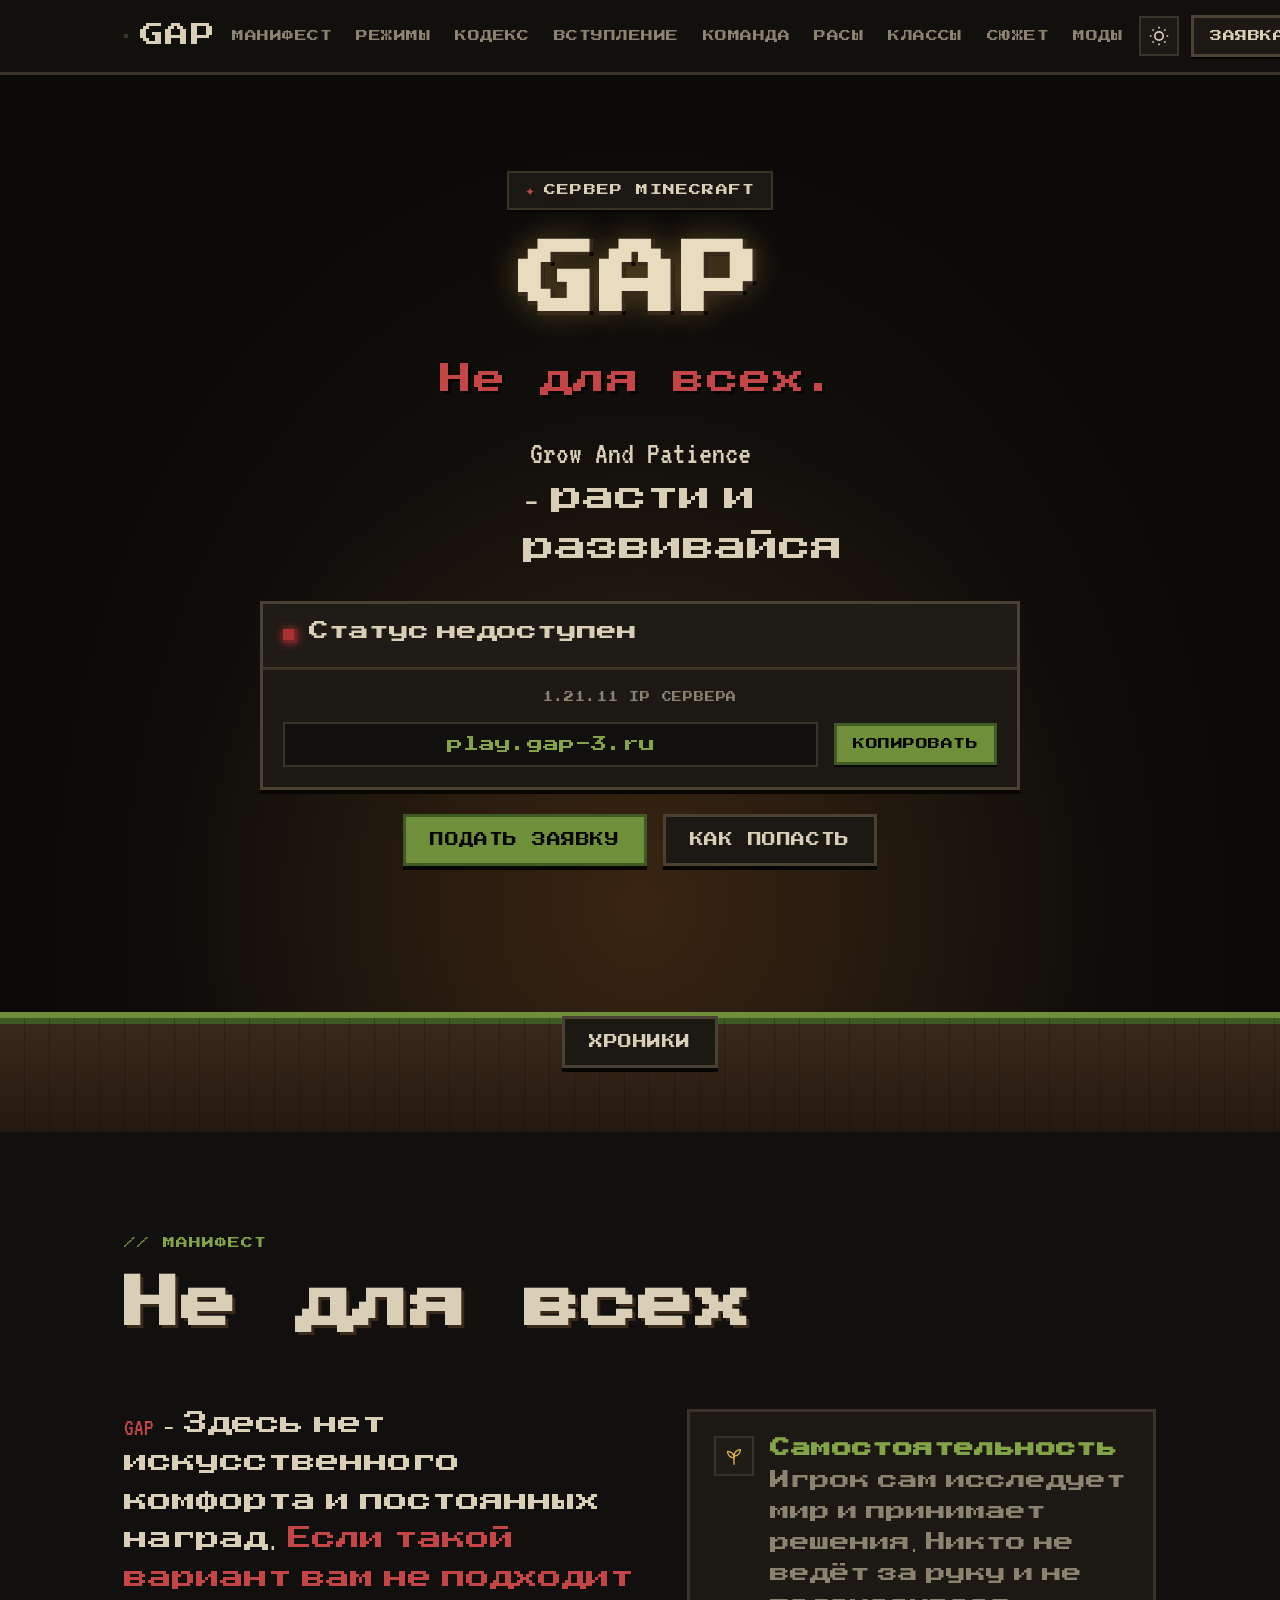
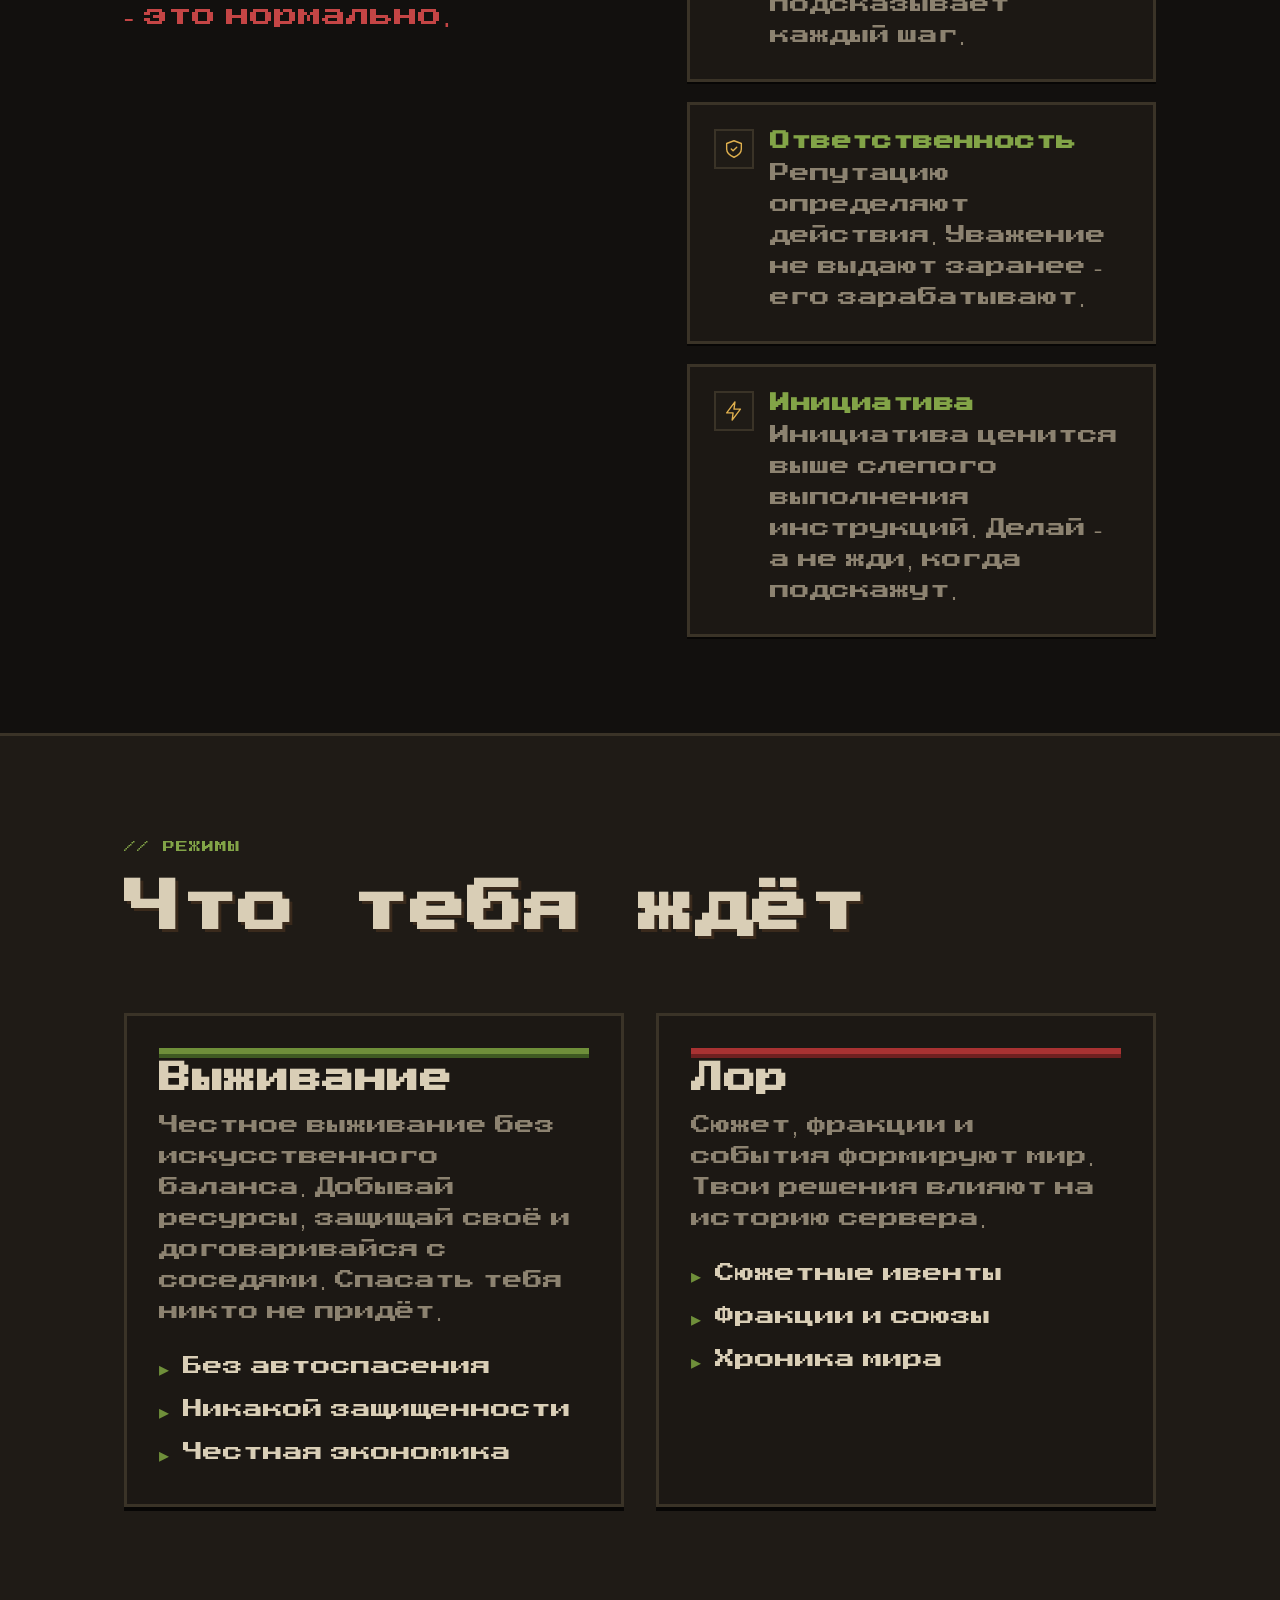
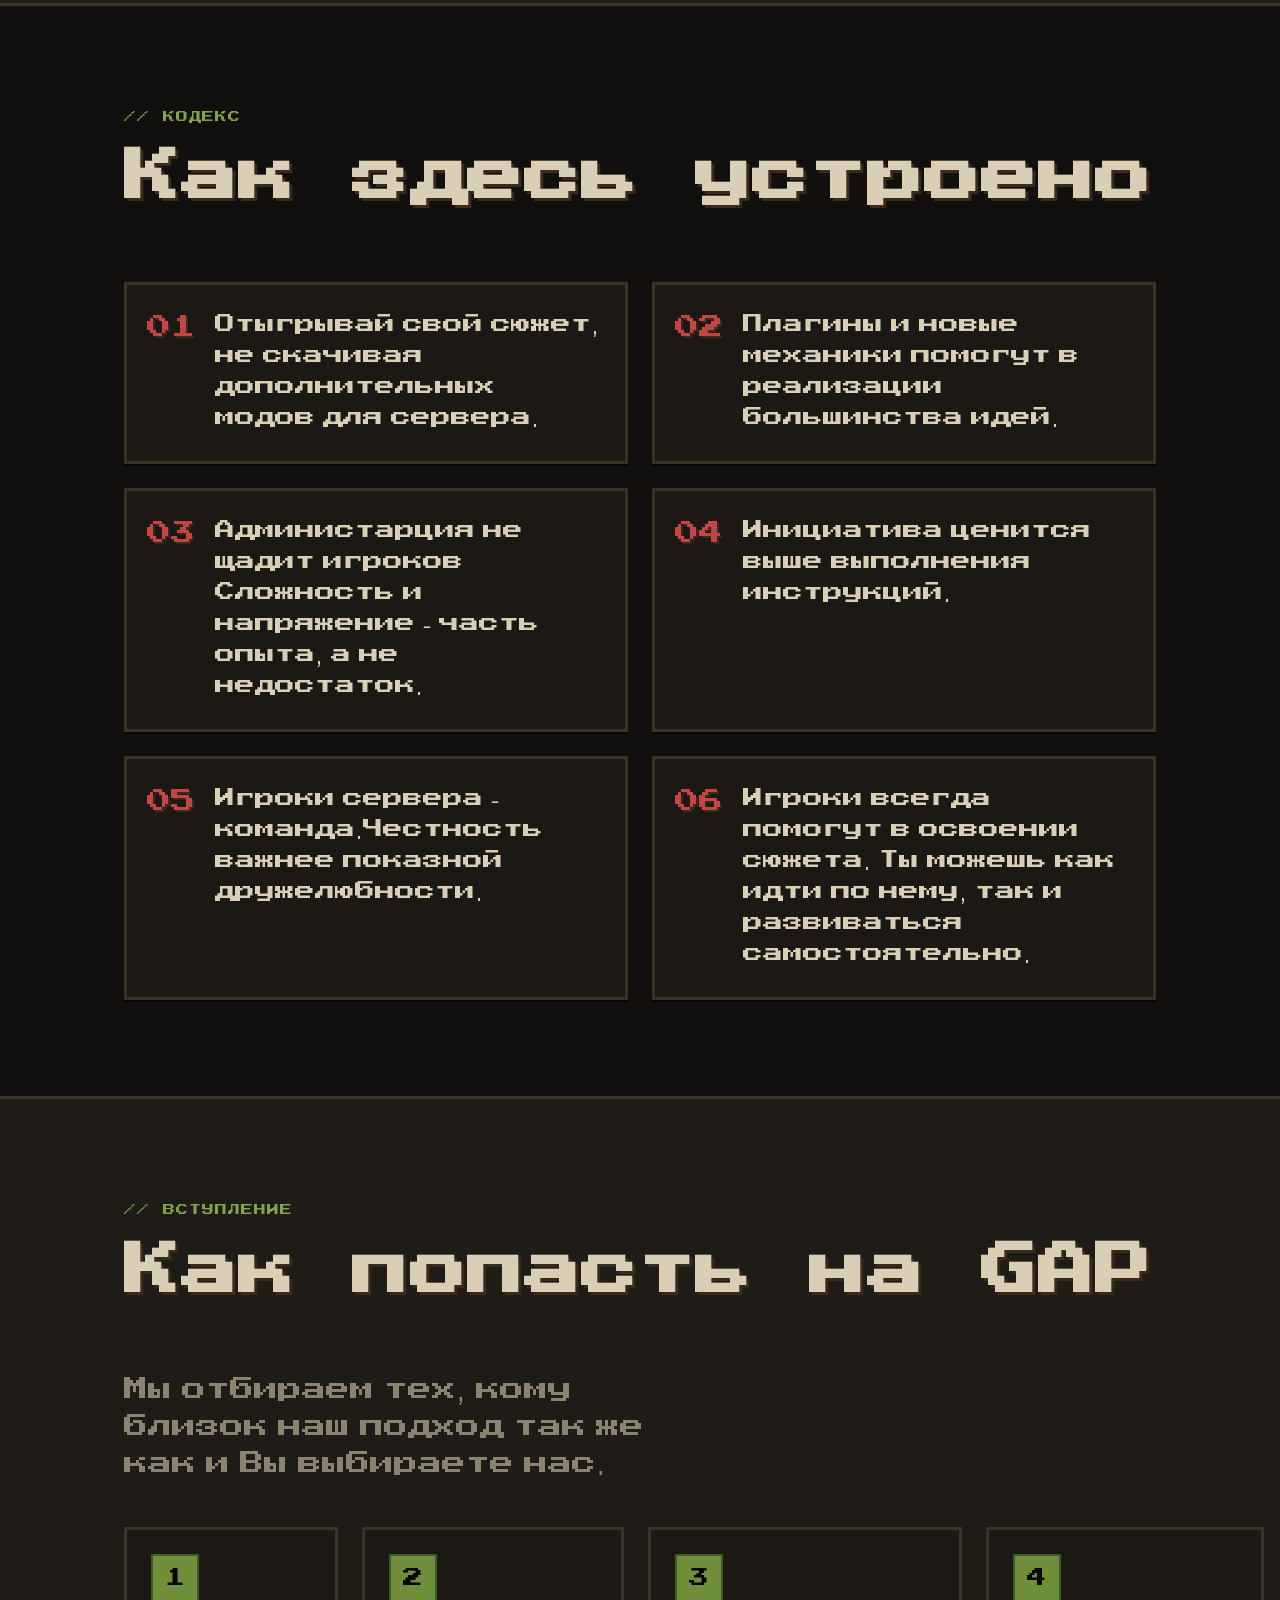
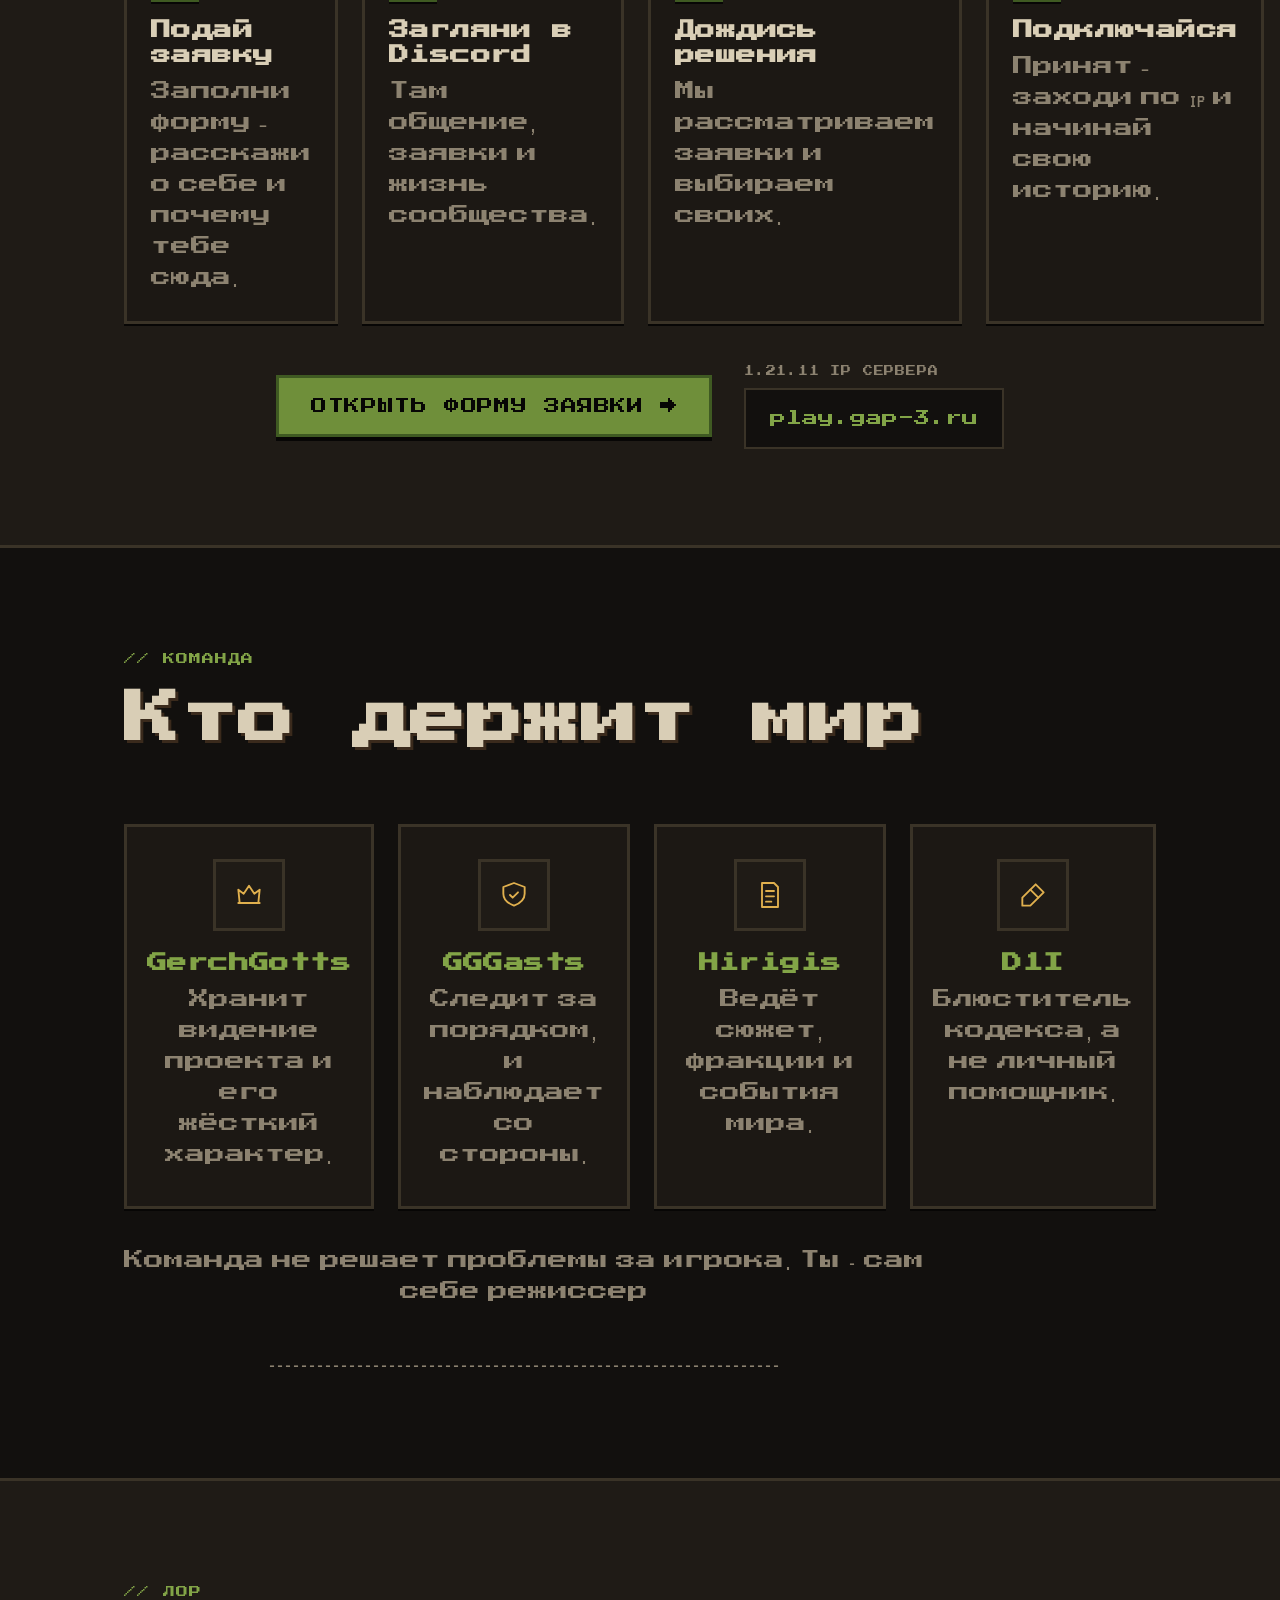
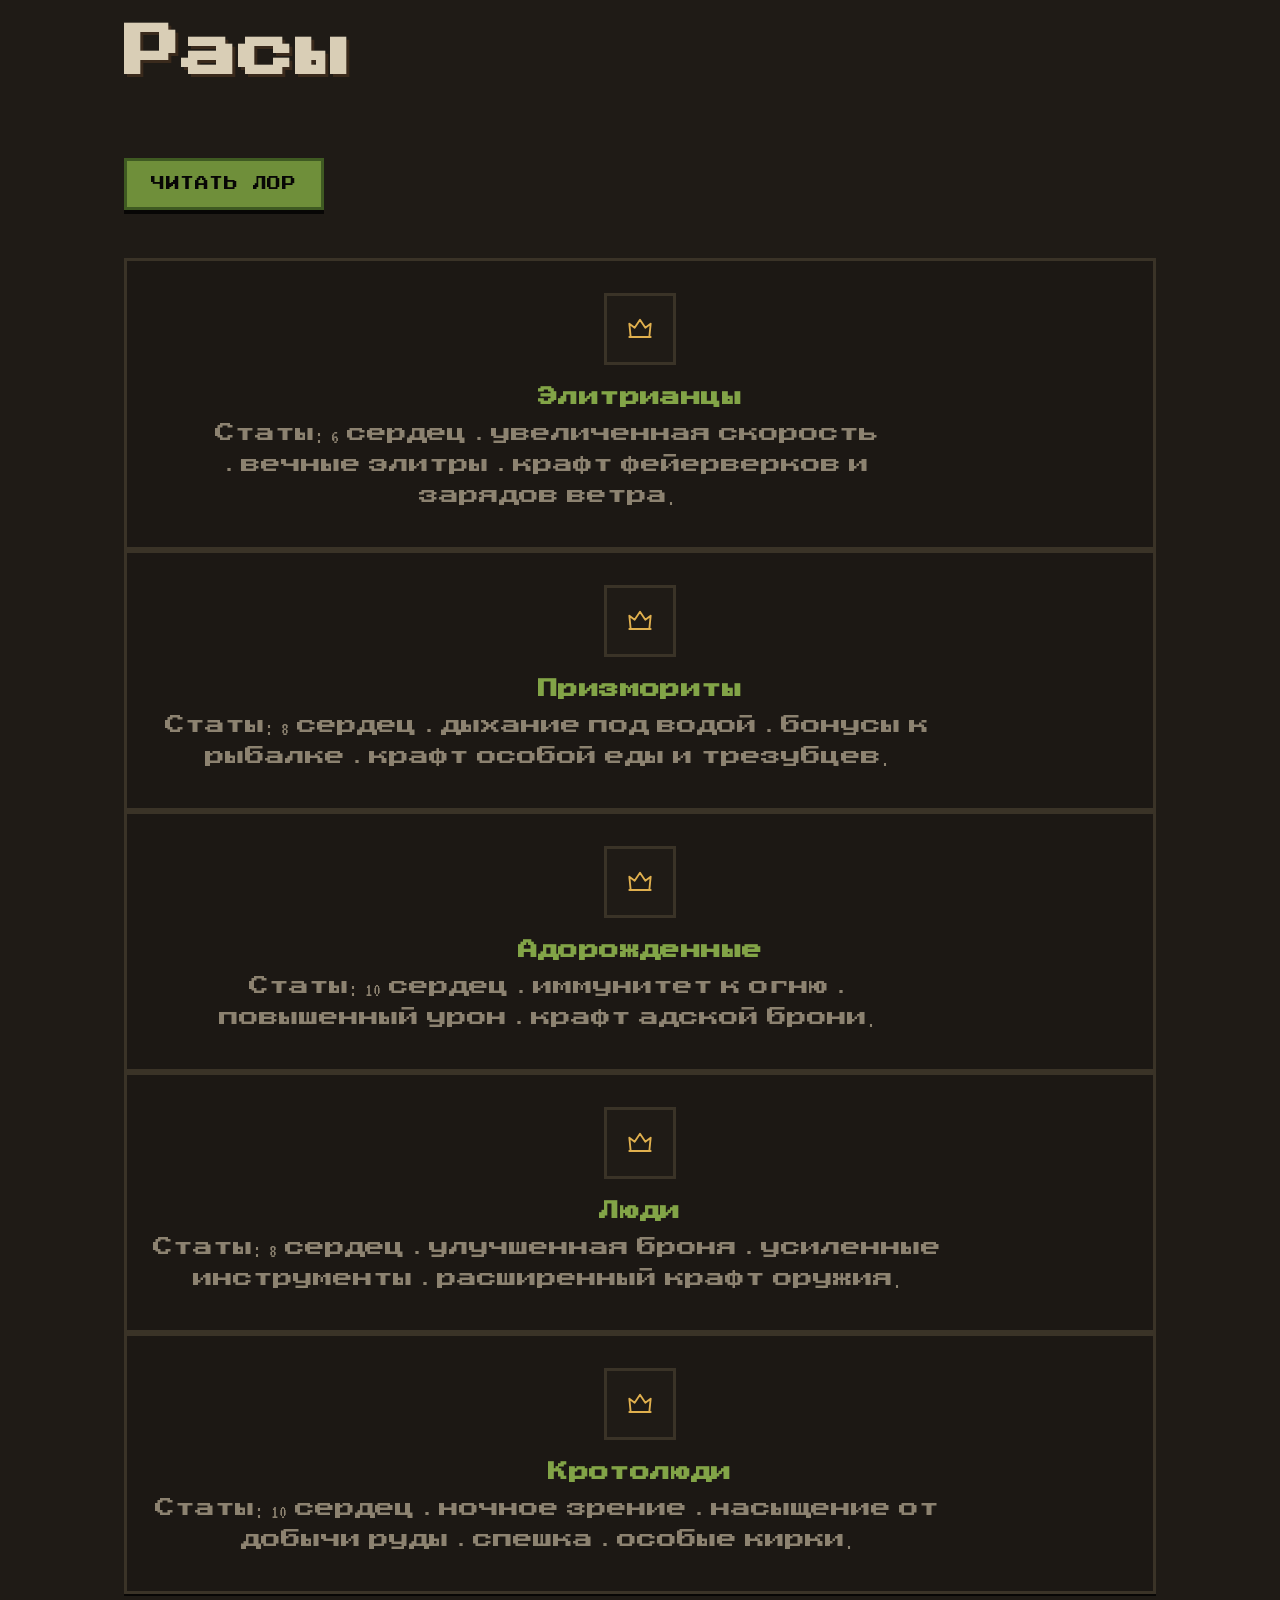
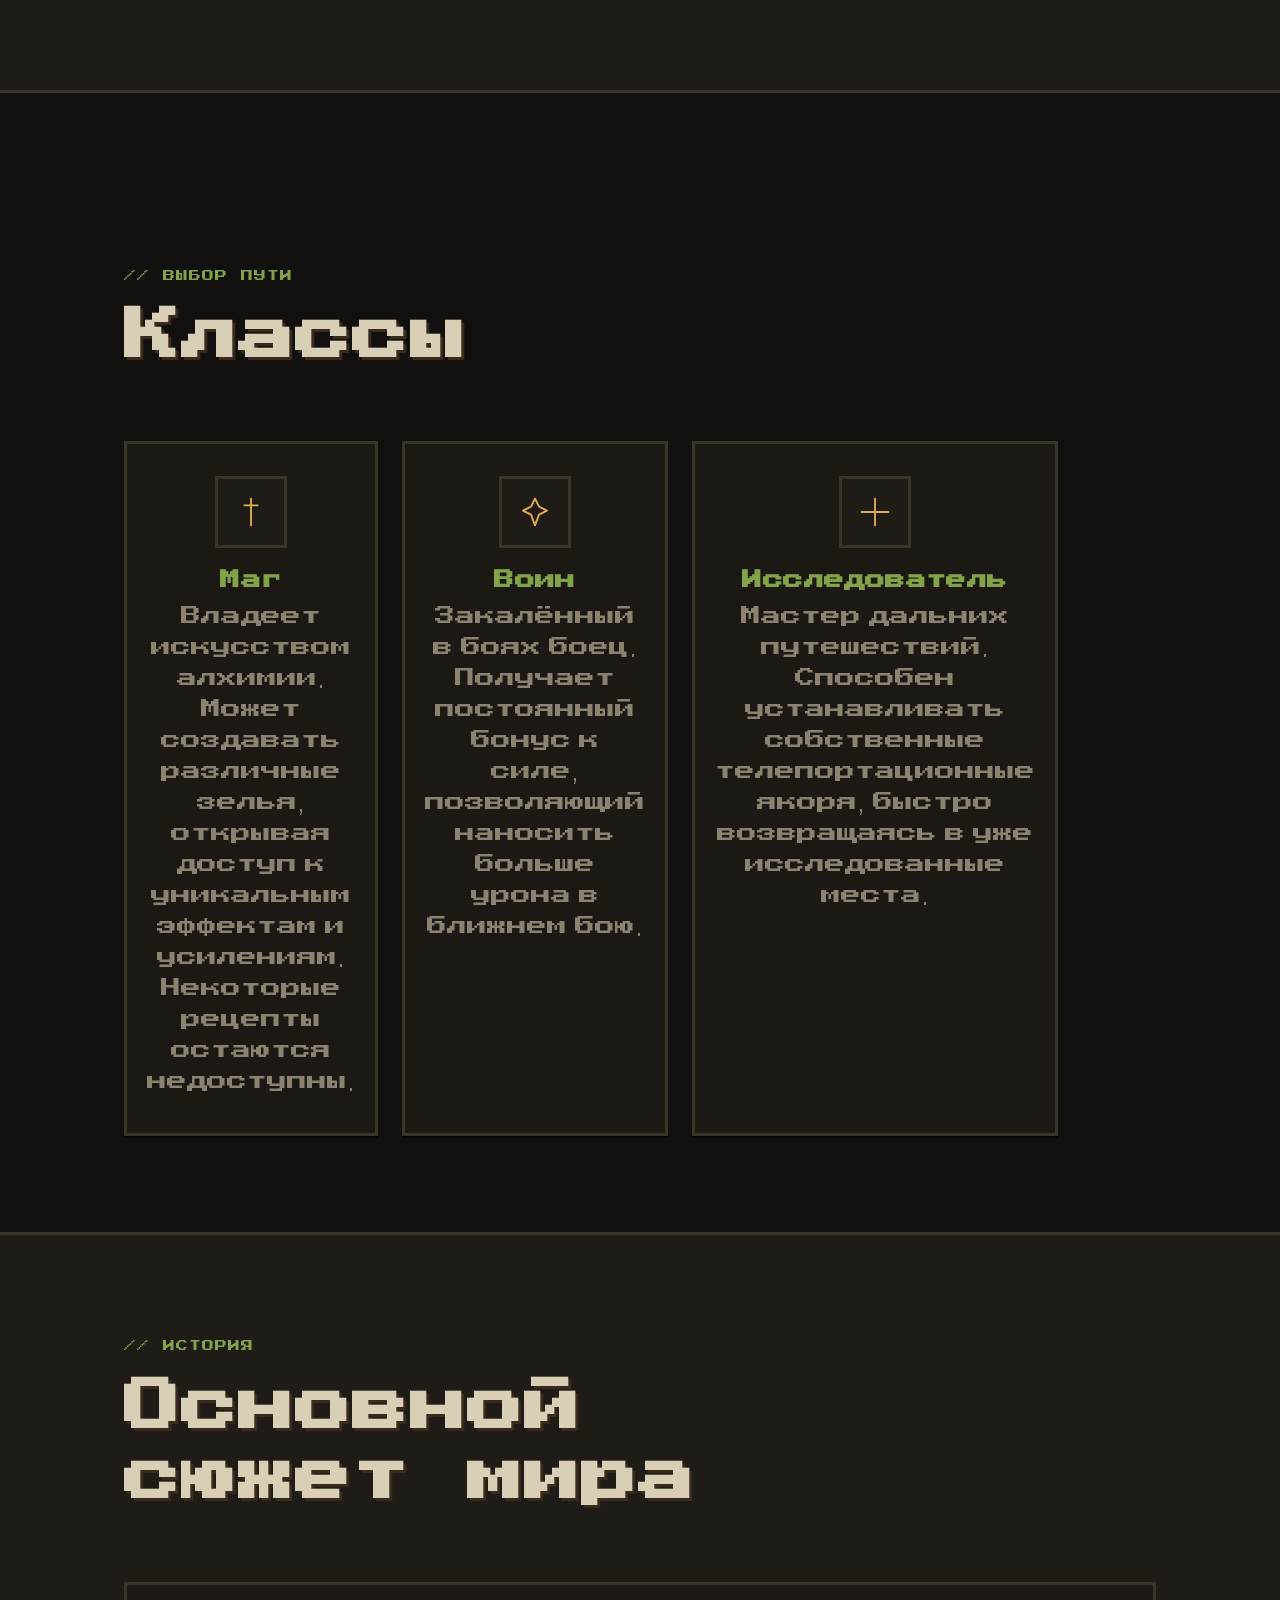
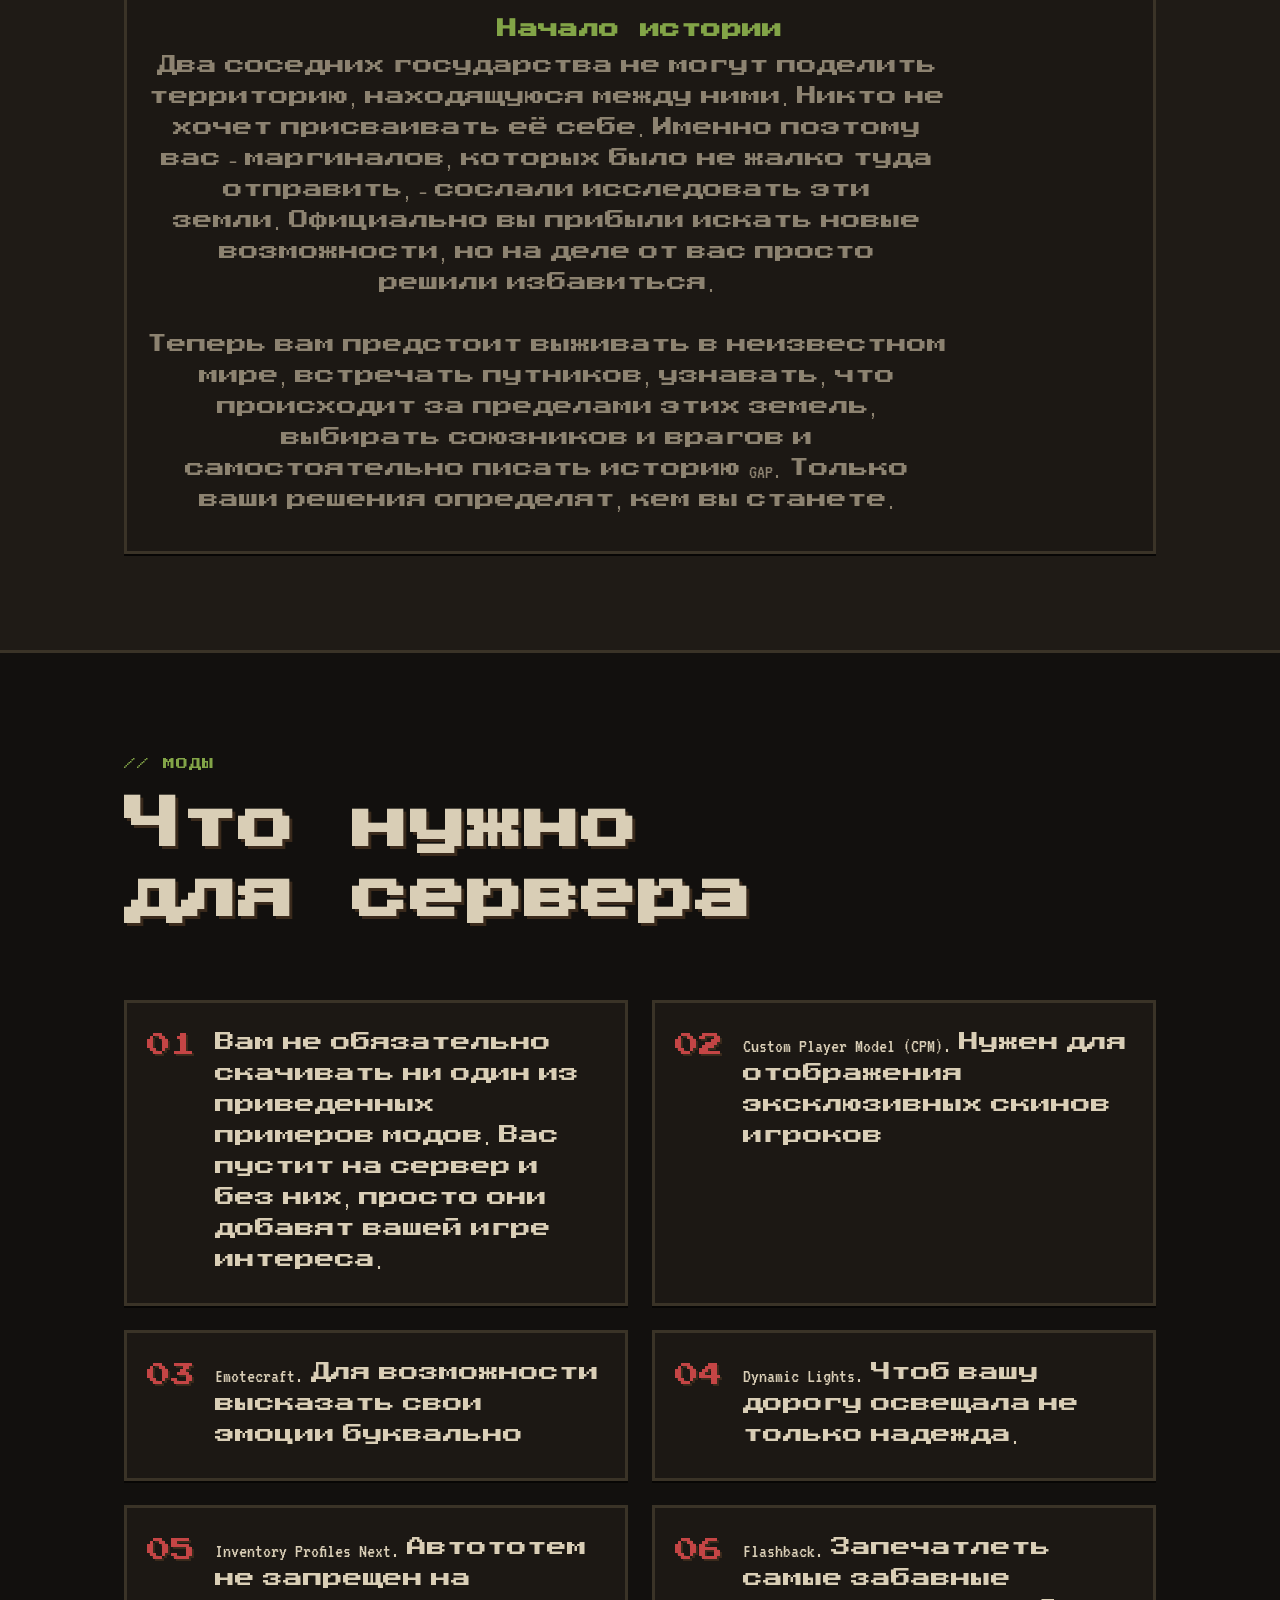
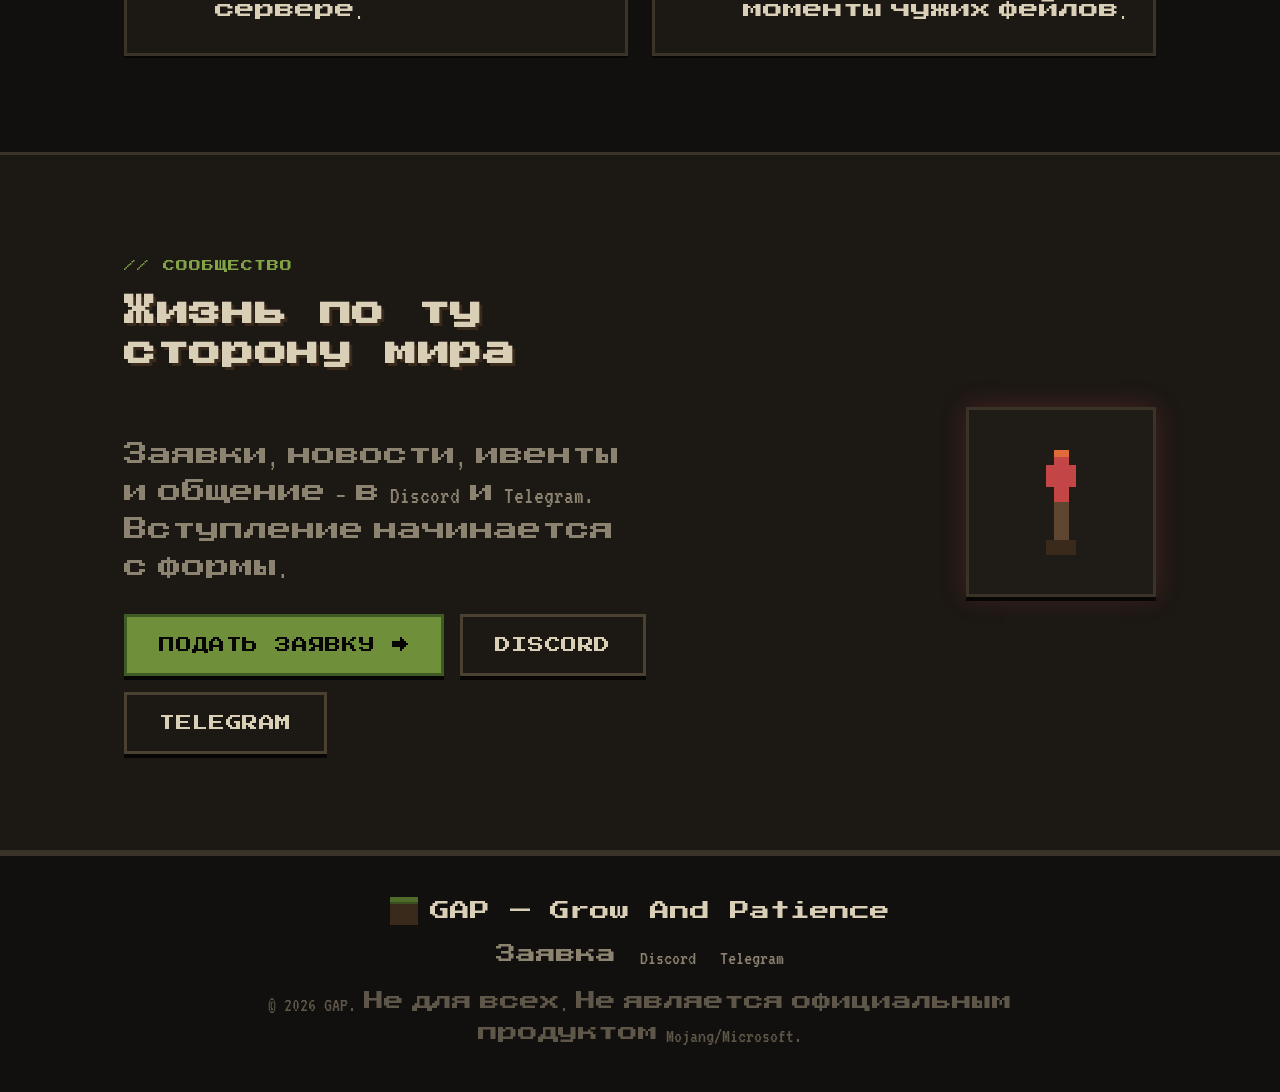
==== index.html @ acf17bbd "Update index.html" ====
<!DOCTYPE html>
<html lang="ru">
<head>
  <meta charset="UTF-8" />
  <meta name="viewport" content="width=device-width, initial-scale=1.0" />
  <title>GAP — Minecraft сервер · Grow And Patience</title>
  <meta name="description" content="GAP (Grow And Patience) — Minecraft-сервер не для всех. Уважение зарабатывают поступками. Сложность — часть опыта. IP: play.gap-3.ru." />
  <meta property="og:title" content="GAP — не для всех" />
  <meta property="og:description" content="Minecraft-сервер, где ценят самостоятельность, ответственность и уважение, заработанное делом. IP: play.gap-3.ru" />
  <meta property="og:type" content="website" />
  <link rel="icon" type="image/svg+xml" href="favicon.svg" />

  <link rel="preconnect" href="https://fonts.googleapis.com" />
  <link rel="preconnect" href="https://fonts.gstatic.com" crossorigin />
  <link href="https://fonts.googleapis.com/css2?family=Press+Start+2P&family=VT323&display=swap" rel="stylesheet" />

  <link rel="stylesheet" href="style.css" />

</head>
<body>
  <!-- ===== Header / Nav ===== -->
  <header class="header" id="header">
    <div class="container header__inner">
      <a href="#top" class="brand" aria-label="GAP — на главную">
        <svg class="brand__logo" width="36" height="36" viewBox="0 0 16 16" aria-hidden="true" shape-rendering="crispEdges">
          <rect x="0" y="0" width="16" height="16" fill="#3a2a1c"/>
          <rect x="0" y="0" width="16" height="4" fill="#4f6b2a"/>
          <rect x="0" y="3" width="16" height="1" fill="#3a4f1e"/>
          <rect x="2" y="0" width="1" height="1" fill="#5e7d33"/>
          <rect x="8" y="1" width="2" height="1" fill="#5e7d33"/>
          <rect x="13" y="0" width="1" height="2" fill="#5e7d33"/>
          <rect x="0" y="4" width="16" height="1" fill="#2a1d12"/>
          <rect x="3" y="6" width="2" height="2" fill="#241811"/>
          <rect x="9" y="5" width="1" height="1" fill="#241811"/>
          <rect x="11" y="8" width="2" height="1" fill="#241811"/>
          <rect x="5" y="10" width="1" height="2" fill="#241811"/>
          <rect x="10" y="12" width="3" height="2" fill="#241811"/>
        </svg>
        <span class="brand__name">GAP</span>
      </a>

      <nav class="nav" id="nav" aria-label="Основная навигация">
        <ul class="nav__list" role="list">
          <li><a href="#about" class="nav__link">Манифест</a></li>
          <li><a href="#modes" class="nav__link">Режимы</a></li>
          <li><a href="#code" class="nav__link">Кодекс</a></li>
          <li><a href="#join" class="nav__link">Вступление</a></li>
          <li><a href="#team" class="nav__link">Команда</a></li>
          <li><a href="#lors" class="nav__link">Расы</a></li>
          <li><a href="#klass" class="nav__link">Классы</a></li>
          <li><a href="#his" class="nav__link">Сюжет</a></li>
          <li><a href="#mods" class="nav__link">Моды</a></li>
        </ul>
      </nav>

      <div class="header__actions">
        <button class="icon-btn" data-theme-toggle aria-label="Сменить тему" type="button">
          <svg width="20" height="20" viewBox="0 0 24 24" fill="none" stroke="currentColor" stroke-width="2"></svg>
        </button>
        <a href="https://docs.google.com/forms/d/e/1FAIpQLSevTM9x4Nj0kzvw-H3D0Pht1DlA0UzD4wT2avWDO1cuQO0ZNA/viewform?usp=publish-editor" class="btn btn--ghost btn--sm nav__cta" target="_blank" rel="noopener">Заявка</a>
        <a href="https://discord.gg/K4eqBtwQY" class="btn btn--primary btn--sm nav__cta" target="_blank" rel="noopener">Discord</a>
        <button class="nav__toggle" id="navToggle" aria-label="Меню" aria-expanded="false" aria-controls="nav" type="button">
          <span class="nav__toggle-bar"></span>
          <span class="nav__toggle-bar"></span>
          <span class="nav__toggle-bar"></span>
        </button>
      </div>
    </div>
  </header>

  <main id="top">
    <!-- ===== Hero ===== -->
    <section class="hero">
      <div class="hero__sky" aria-hidden="true"></div>
      <div class="hero__ground" aria-hidden="true"></div>
      <div class="container hero__inner">
        <span class="tag"><span class="tag__rune" aria-hidden="true">✦</span> Сервер Minecraft</span>
        <h1 class="hero__title">GAP</h1>
        <p class="hero__stark">Не для всех.</p>
        <p class="hero__subtitle">Grow And Patience — расти и развивайся</p>

        <div class="server-card" id="serverCard">
          <div class="server-card__status">
            <span class="status-dot" id="statusDot" aria-hidden="true"></span>
            <span class="status-text" id="statusText">Игроки</span>
            <span class="status-players" id="statusPlayers"></span>
          </div>
          <div class="server-card__ip">
            <span class="ip-label">1.21.11 IP сервера</span>
            <code class="ip-value" id="ipValue">play.gap-3.ru</code>
            <button class="btn btn--primary btn--sm" id="copyIp" type="button">Копировать</button>
          </div>
        </div>

        <div class="hero__cta">
          <a href="https://docs.google.com/forms/d/e/1FAIpQLSevTM9x4Nj0kzvw-H3D0Pht1DlA0UzD4wT2avWDO1cuQO0ZNA/viewform?usp=publish-editor" class="btn btn--primary" target="_blank" rel="noopener">Подать заявку</a>
          <a href="#join" class="btn btn--ghost">Как попасть</a>
        </div>
        <span class="copy-toast" id="copyToast" role="status" aria-live="polite">IP скопирован</span>
      </div>
             <div class="hero__cta">
      <a href="chronicles.html" class="btn btn--ghost">
    Хроники
</a>
 </div>
    </section>

    <!-- ===== Manifesto ===== -->
    <section class="section" id="about">
      <div class="container">
        <header class="section__head">
          <span class="section__kicker">// Манифест</span>
          <h2 class="section__title">Не для всех</h2>
        </header>
        <div class="about__grid">
          <p class="about__lead">
            <em>GAP</em> — Здесь нет искусственного комфорта и постоянных
            наград.
            <em>Если такой вариант вам не подходит — это нормально.</em>
          </p>
          <div class="about__cards">
            <article class="about-card">
              <span class="about-card__icon"><svg viewBox="0 0 24 24" fill="none" stroke="currentColor" stroke-width="1.5" stroke-linecap="round" stroke-linejoin="round"><path d="M12 21V10"/><path d="M12 14C8 14 5 11 5 7c4 0 7 3 7 7Z"/><path d="M12 12c0-4 3-7 7-7 0 4-3 7-7 7Z"/></svg></span>
              <div>
                <h3 class="about-card__title">Самостоятельность</h3>
                <p>Игрок сам исследует мир и принимает решения. Никто не ведёт за руку и не подсказывает каждый шаг.</p>
              </div>
            </article>
            <article class="about-card">
              <span class="about-card__icon"><svg viewBox="0 0 24 24" fill="none" stroke="currentColor" stroke-width="1.5" stroke-linecap="round" stroke-linejoin="round"><path d="M12 3 4 6v6c0 4 3 7 8 9 5-2 8-5 8-9V6Z"/><path d="M9 12l2 2 4-4"/></svg></span>
              <div>
                <h3 class="about-card__title">Ответственность</h3>
                <p>Репутацию определяют действия. Уважение не выдают заранее — его зарабатывают.</p>
              </div>
            </article>
            <article class="about-card">
              <span class="about-card__icon"><svg viewBox="0 0 24 24" fill="none" stroke="currentColor" stroke-width="1.5" stroke-linecap="round" stroke-linejoin="round"><path d="M13 2 4 14h7l-1 8 9-12h-7Z"/></svg></span>
              <div>
                <h3 class="about-card__title">Инициатива</h3>
                <p>Инициатива ценится выше слепого выполнения инструкций. Делай — а не жди, когда подскажут.</p>
              </div>
            </article>
          </div>
        </div>
      </div>
    </section>

    <!-- ===== Game modes ===== -->
    <section class="section section--alt" id="modes">
      <div class="container">
        <header class="section__head">
          <span class="section__kicker">// Режимы</span>
          <h2 class="section__title">Что тебя ждёт</h2>
        </header>
        <div class="modes__grid">
          <article class="mode-card">
            <div class="mode-card__bar mode-card__bar--moss"></div>
            <h3 class="mode-card__title">Выживание</h3>
            <p>Честное выживание без искусственного баланса. Добывай ресурсы, защищай своё и договаривайся с соседями. Спасать тебя никто не придёт.</p>
            <ul class="mode-card__list" role="list">
              <li>Без автоспасения</li>
              <li>Никакой защищенности</li>
              <li>Честная экономика</li>
            </ul>
          </article>
          <article class="mode-card">
            <div class="mode-card__bar mode-card__bar--blood"></div>
            <h3 class="mode-card__title">Лор</h3>
            <p>Сюжет, фракции и события формируют мир. Твои решения влияют на историю сервера.</p>
            <ul class="mode-card__list" role="list">
              <li>Сюжетные ивенты</li>
              <li>Фракции и союзы</li>
              <li>Хроника мира</li>
            </ul>
          </article>
        </div>
      </div>
    </section>

    <!-- ===== Code / Кодекс ===== -->
    <section class="section" id="code">
      <div class="container">
        <header class="section__head">
          <span class="section__kicker">// Кодекс</span>
          <h2 class="section__title">Как здесь устроено</h2>
        </header>
        <ol class="rules">
          <li class="rule"><span class="rule__num">01</span><p>Отыгрывай свой сюжет, не скачивая дополнительных модов для сервера.</p></li>
          <li class="rule"><span class="rule__num">02</span><p>Плагины и новые механики помогут в реализации большинства идей.</p></li>
          <li class="rule"><span class="rule__num">03</span><p>Администарция не щадит игроков Сложность и напряжение — часть опыта, а не недостаток.</p></li>
          <li class="rule"><span class="rule__num">04</span><p>Инициатива ценится выше выполнения инструкций.</p></li>
          <li class="rule"><span class="rule__num">05</span><p>Игроки сервера — команда.Честность важнее показной дружелюбности.</p></li>
          <li class="rule"><span class="rule__num">06</span><p>Игроки всегда помогут в освоении сюжета. Ты можешь как идти по нему, так и развиваться самостоятельно.</p></li>
        </ol>
      </div>
    </section>

    <!-- ===== Join ===== -->
    <section class="section section--alt" id="join">
      <div class="container">
        <header class="section__head">
          <span class="section__kicker">// Вступление</span>
          <h2 class="section__title">Как попасть на GAP</h2>
        </header>
        <p class="join__intro">Мы отбираем тех, кому близок наш подход так же как и Вы выбираете нас.</p>
        <ol class="steps">
          <li class="step">
            <span class="step__num">1</span>
            <h3 class="step__title">Подай заявку</h3>
            <p>Заполни форму — расскажи о себе и почему тебе сюда.</p>
          </li>
          <li class="step">
            <span class="step__num">2</span>
            <h3 class="step__title">Загляни в Discord</h3>
            <p>Там общение, заявки и жизнь сообщества.</p>
          </li>
          <li class="step">
            <span class="step__num">3</span>
            <h3 class="step__title">Дождись решения</h3>
            <p>Мы рассматриваем заявки и выбираем своих.</p>
          </li>
          <li class="step">
            <span class="step__num">4</span>
            <h3 class="step__title">Подключайся</h3>
            <p>Принят — заходи по IP и начинай свою историю.</p>
          </li>
        </ol>
        <div class="join__actions">
          <a href="https://docs.google.com/forms/d/e/1FAIpQLSevTM9x4Nj0kzvw-H3D0Pht1DlA0UzD4wT2avWDO1cuQO0ZNA/viewform?usp=publish-editor" class="btn btn--primary btn--lg" target="_blank" rel="noopener">Открыть форму заявки →</a>
<div class="join__ip">
    <span class="ip-label">1.21.11 IP сервера</span>
    <code class="ip-value ip-value--lg" style="font-size:1rem;">
        play.gap-3.ru
    </code>
</div>
          </div>
        </div>
      </div>
    </section>

    <!-- ===== Team / Staff ===== -->
    <section class="section" id="team">
      <div class="container">
        <header class="section__head">
          <span class="section__kicker">// Команда</span>
          <h2 class="section__title">Кто держит мир</h2>
        </header>
        <div class="team__grid">
          <article class="staff-card">
            <div class="staff-card__avatar"><svg viewBox="0 0 24 24" fill="none" stroke="currentColor" stroke-width="1.4" stroke-linecap="round" stroke-linejoin="round"><path d="M4 18h16"/><path d="M5 18 4 8l4 3 4-6 4 6 4-3-1 10"/></svg></div>
            <h3 class="staff-card__role">GerchGotts</h3>
            <p class="staff-card__desc">Хранит видение проекта и его жёсткий характер.</p>
          </article>
          <article class="staff-card">
            <div class="staff-card__avatar"><svg viewBox="0 0 24 24" fill="none" stroke="currentColor" stroke-width="1.4" stroke-linecap="round" stroke-linejoin="round"><path d="M12 3 4 6v5c0 4 3 7 8 9 5-2 8-5 8-9V6Z"/><path d="M9 12l2 2 4-4"/></svg></div>
            <h3 class="staff-card__role">GGGasts</h3>
            <p class="staff-card__desc">Следит за порядком, и наблюдает со стороны.</p>
          </article>
          <article class="staff-card">
            <div class="staff-card__avatar"><svg viewBox="0 0 24 24" fill="none" stroke="currentColor" stroke-width="1.4" stroke-linecap="round" stroke-linejoin="round"><path d="M6 3h9l3 3v15H6Z"/><path d="M9 9h6M9 13h6M9 17h4"/></svg></div>
            <h3 class="staff-card__role">Hirigis</h3>
            <p class="staff-card__desc">Ведёт сюжет, фракции и события мира.</p>
          </article>
          <article class="staff-card">
            <div class="staff-card__avatar"><svg viewBox="0 0 24 24" fill="none" stroke="currentColor" stroke-width="1.4" stroke-linecap="round" stroke-linejoin="round"><path d="M14 4 4 14v6h6L20 10Z"/><path d="m10 8 6 6"/></svg></div>
            <h3 class="staff-card__role">D1I</h3>
            <p class="staff-card__desc">Блюститель кодекса, а не личный помощник.</p>
          </article>
        </div>
        <p class="team__note">Команда не решает проблемы за игрока. Ты - сам себе режиссер</p>
        <p class="team__note">----------------------------------------------------------------</p>
      </div>
    </section>

     <!-- ===== lors ===== -->
<section class="section section--alt" id="lors"> 
    <div class="container">

        <header class="section__head">
            <span class="section__kicker">// Лор</span>
            <h2 class="section__title">Расы</h2>
          <a href="lors.html" class="btn btn--primary">
     Читать лор
</a>
        </header>

        <div class="team__grid">

    </header>
      </div>
        <div>
      <article class="staff-card">
        <div class="staff-card__avatar">
          <svg viewBox="0 0 24 24" fill="none" stroke="currentColor" stroke-width="1.4" stroke-linecap="round" stroke-linejoin="round">
            <path d="M4 18h16"/>
            <path d="M5 18 4 8l4 3 4-6 4 6 4-3-1 10"/>
          </svg>
        </div>
        <div>
          <h3 class="staff-card__role">Элитрианцы</h3>
          <p class="staff-card__desc">
            Статы: 6 сердец • увеличенная скорость • вечные элитры • крафт фейерверков и зарядов ветра.
          </p>
        </div>
      </article>

      <article class="staff-card">
        <div class="staff-card__avatar">
          <svg viewBox="0 0 24 24" fill="none" stroke="currentColor" stroke-width="1.4" stroke-linecap="round" stroke-linejoin="round">
            <path d="M4 18h16"/>
            <path d="M5 18 4 8l4 3 4-6 4 6 4-3-1 10"/>
          </svg>
        </div>
        <div>
          <h3 class="staff-card__role">Призмориты</h3>
          <p class="staff-card__desc">
            Статы: 8 сердец • дыхание под водой • бонусы к рыбалке • крафт особой еды и трезубцев.
          </p>
        </div>
      </article>

      <article class="staff-card">
        <div class="staff-card__avatar">
          <svg viewBox="0 0 24 24" fill="none" stroke="currentColor" stroke-width="1.4" stroke-linecap="round" stroke-linejoin="round">
            <path d="M4 18h16"/>
            <path d="M5 18 4 8l4 3 4-6 4 6 4-3-1 10"/>
          </svg>
        </div>
        <div>
          <h3 class="staff-card__role">Адорожденные</h3>
          <p class="staff-card__desc">
            Статы: 10 сердец • иммунитет к огню • повышенный урон • крафт адской брони.
          </p>
        </div>
      </article>

      <article class="staff-card">
        <div class="staff-card__avatar">
          <svg viewBox="0 0 24 24" fill="none" stroke="currentColor" stroke-width="1.4" stroke-linecap="round" stroke-linejoin="round">
            <path d="M4 18h16"/>
            <path d="M5 18 4 8l4 3 4-6 4 6 4-3-1 10"/>
          </svg>
        </div>
        <div>
          <h3 class="staff-card__role">Люди</h3>
          <p class="staff-card__desc">
            Статы: 8 сердец • улучшенная броня • усиленные инструменты • расширенный крафт оружия.
          </p>
        </div>
      </article>

      <article class="staff-card">
        <div class="staff-card__avatar">
          <svg viewBox="0 0 24 24" fill="none" stroke="currentColor" stroke-width="1.4" stroke-linecap="round" stroke-linejoin="round">
            <path d="M4 18h16"/>
            <path d="M5 18 4 8l4 3 4-6 4 6 4-3-1 10"/>
          </svg>
        </div>
        <div>
          <h3 class="staff-card__role">Кротолюди</h3>
          <p class="staff-card__desc">
            Статы: 10 сердец • ночное зрение • насыщение от добычи руды • спешка • особые кирки.
          </p>
        </div>
      </article>

    </div>
</section> 
      <!-- ===== klass ===== -->
      <section class="section" id="klass">
    <div class="container">

<header class="section__head" style="margin-top:72px">
    <span class="section__kicker">// Выбор пути</span>
    <h2 class="section__title">Классы</h2>
</header>

<div class="team__grid">

    <article class="staff-card">
        <div class="staff-card__avatar">
            <svg viewBox="0 0 24 24" fill="none" stroke="currentColor" stroke-width="1.4" stroke-linecap="round" stroke-linejoin="round">
                <path d="M12 2v20"/>
                <path d="M7 7h10"/>
            </svg>
        </div>
        <h3 class="staff-card__role">Маг</h3>
        <p class="staff-card__desc">
            Владеет искусством алхимии. Может создавать различные зелья, открывая доступ к уникальным эффектам и усилениям. Некоторые рецепты остаются недоступны.
        </p>
    </article>

    <article class="staff-card">
        <div class="staff-card__avatar">
            <svg viewBox="0 0 24 24" fill="none" stroke="currentColor" stroke-width="1.4" stroke-linecap="round" stroke-linejoin="round">
                <path d="M12 2l3 6 6 3-6 3-3 8-3-8-6-3 6-3z"/>
            </svg>
        </div>
        <h3 class="staff-card__role">Воин</h3>
        <p class="staff-card__desc">
            Закалённый в боях боец. Получает постоянный бонус к силе, позволяющий наносить больше урона в ближнем бою.
        </p>
    </article>

    <article class="staff-card">
        <div class="staff-card__avatar">
            <svg viewBox="0 0 24 24" fill="none" stroke="currentColor" stroke-width="1.4" stroke-linecap="round" stroke-linejoin="round">
                <path d="M12 2v20"/>
                <path d="M2 12h20"/>
            </svg>
        </div>
        <h3 class="staff-card__role">Исследователь</h3>
        <p class="staff-card__desc">
            Мастер дальних путешествий. Способен устанавливать собственные телепортационные якоря, быстро возвращаясь в уже исследованные места.
        </p>
    </article>

</div>
</section> 

   <!-- ===== history ===== -->
<section class="section section--alt" id="his">
  <div class="container">

    <header class="section__head">
      <span class="section__kicker">// История</span>
      <h2 class="section__title">Основной сюжет мира</h2>
    </header>

    <article class="staff-card">
      <h3 class="staff-card__role">Начало истории</h3>
      <p class="staff-card__desc">
        Два соседних государства не могут поделить территорию, находящуюся между ними. Никто не хочет присваивать её себе. Именно поэтому вас — маргиналов, которых было не жалко туда отправить, — сослали исследовать эти земли. Официально вы прибыли искать новые возможности, но на деле от вас просто решили избавиться.
        <br><br>
        Теперь вам предстоит выживать в неизвестном мире, встречать путников, узнавать, что происходит за пределами этих земель, выбирать союзников и врагов и самостоятельно писать историю GAP. Только ваши решения определят, кем вы станете.
      </p>
    </article>

  </div>
</section>
 <!-- ===== mods ===== -->
    <section class="section" id="mods">
      <div class="container">
        <header class="section__head">
          <span class="section__kicker">// моды</span>
          <h2 class="section__title">Что нужно для сервера</h2>
        </header>
        <div class="rules">
          <li class="rule"><span class="rule__num">01</span><p>Вам не обязательно скачивать ни один из приведенных примеров модов. Вас пустит на сервер и без них, просто они добавят вашей игре интереса.</p></li>
          <li class="rule"><span class="rule__num">02</span><p>Custom Player Model (CPM). Нужен для отображения эксклюзивных скинов игроков</p></li>
          <li class="rule"><span class="rule__num">03</span><p>Emotecraft. Для возможности высказать свои эмоции буквально</p></li>
          <li class="rule"><span class="rule__num">04</span><p>Dynamic Lights. Чтоб вашу дорогу освещала не только надежда.</p></li>
          <li class="rule"><span class="rule__num">05</span><p>Inventory Profiles Next. Автототем не запрещен на сервере.</p></li>
          <li class="rule"><span class="rule__num">06</span><p>Flashback. Запечатлеть самые забавные моменты чужих фейлов.</p></li>
        </div>
      </div>
    </section>
    <!-- ===== Community ===== -->
    <section class="section community" id="community">
      <div class="container community__inner">
        <div class="community__text">
          <span class="section__kicker">// Сообщество</span>
          <h2 class="section__title">Жизнь по ту сторону мира</h2>
          <p>Заявки, новости, ивенты и общение — в Discord и Telegram. Вступление начинается с формы.</p>
          <div class="community__cta">
            <a href="https://docs.google.com/forms/d/e/1FAIpQLSevTM9x4Nj0kzvw-H3D0Pht1DlA0UzD4wT2avWDO1cuQO0ZNA/viewform?usp=publish-editor" class="btn btn--primary btn--lg" target="_blank" rel="noopener">Подать заявку →</a>
            <a href="https://discord.gg/K4eqBtwQY" class="btn btn--ghost btn--lg" target="_blank" rel="noopener">Discord</a>
            <a href="https://t.me/GerchAndPets" class="btn btn--ghost btn--lg" target="_blank" rel="noopener">Telegram</a>
          </div>
        </div>
        <div class="community__art" aria-hidden="true">
          <svg width="120" height="120" viewBox="0 0 16 16" shape-rendering="crispEdges">
            <rect x="7" y="1" width="2" height="1" fill="#e06a3a"/>
            <rect x="7" y="2" width="2" height="6" fill="#c44545"/>
            <rect x="6" y="3" width="4" height="3" fill="#c44545"/>
            <rect x="7" y="8" width="2" height="7" fill="#5e4630"/>
            <rect x="6" y="13" width="4" height="2" fill="#3a2a1c"/>
          </svg>
        </div>
      </div>
    </section>
  </main>

  <!-- ===== Footer ===== -->
  <footer class="footer">
    <div class="container footer__inner">
      <div class="footer__brand">
        <svg width="28" height="28" viewBox="0 0 16 16" aria-hidden="true" shape-rendering="crispEdges">
          <rect x="0" y="0" width="16" height="4" fill="#4f6b2a"/>
          <rect x="0" y="4" width="16" height="12" fill="#3a2a1c"/>
          <rect x="0" y="3" width="16" height="1" fill="#3a4f1e"/>
        </svg>
        <span>GAP — Grow And Patience</span>
      </div>
      <div class="footer__links">
        <a href="https://docs.google.com/forms/d/e/1FAIpQLSevTM9x4Nj0kzvw-H3D0Pht1DlA0UzD4wT2avWDO1cuQO0ZNA/viewform?usp=publish-editor" target="_blank" rel="noopener">Заявка</a>
        <a href="https://discord.gg/K4eqBtwQY" target="_blank" rel="noopener">Discord</a>
        <a href="https://t.me/GerchAndPets" target="_blank" rel="noopener">Telegram</a>
      </div>
      <p class="footer__copy">© <span id="year"></span> GAP. Не для всех. Не является официальным продуктом Mojang/Microsoft.</p>
    </div>
  </footer>

  <script src="main.js" defer></script>
<script data-pplx-inline-edit>
(function () {
  if (window === window.top) return;

  const allowedParentOrigins = ["https://www.perplexity.ai","https://perplexity.ai","https://testing.perplexity.ai","https://staging.perplexity.ai","https://*.preview.i.perplexity.ai","http://perplexity.localhost","http://localhost:1420","http://127.0.0.1:1420","http://localhost:3000","http://127.0.0.1:3000","http://localhost:5173","http://127.0.0.1:5173"];
  const MAX_FONT_BYTES = 500 * 1024;
  const MAX_TOTAL_FONT_BYTES = 2 * 1024 * 1024;
  let scrollForwarding = false;
  let scrollRaf = 0;
  let trustedTopOrigin = null;

  // Allow entries like "https://*.preview.i.perplexity.ai" — the wildcard
  // matches a single DNS label (no dots), so "https://*.foo" cannot stretch
  // across multiple labels.
  function matchesAllowedOrigin(origin) {
    if (!origin) return false;
    for (const entry of allowedParentOrigins) {
      if (!entry.includes("*")) {
        if (entry === origin) return true;
        continue;
      }
      const pattern = new RegExp(
        "^" +
          entry.replace(/[.+?^${}()|[\]\\]/g, "\\$&").replace(/\*/g, "[^.]+") +
          "$",
      );
      if (pattern.test(origin)) return true;
    }
    return false;
  }

  // Trust decision: when the sender is same-origin-visible (event.origin is a
  // real origin like https://www.perplexity.ai) we trust event.origin directly.
  // When event.origin is "null" (opaque broker srcdoc), we fall back to the
  // broker's stamped `parentOrigin` to identify the top window. The fallback
  // is claim-only — we rely on the browser's native `targetOrigin` enforcement
  // on the response path (see postToTrustedTop) to ensure replies can't be
  // delivered to anyone but the actual top window of that claimed origin.
  function getTrustedParentOrigin(event) {
    const forwardedParentOrigin =
      typeof event.data.parentOrigin === "string" ? event.data.parentOrigin : null;
    const parentOrigin = event.origin === "null" ? forwardedParentOrigin : event.origin;
    return matchesAllowedOrigin(parentOrigin) ? parentOrigin : null;
  }

  // All responses go to window.top with targetOrigin = the allowlisted origin.
  // An attacker that iframes us inside their own null-origin broker can claim
  // any parentOrigin they like, but the browser will drop the reply whenever
  // the real top's origin doesn't match — so the screenshot never leaves.
  function postToTrustedTop(message) {
    if (!trustedTopOrigin) return;
    try {
      window.top.postMessage(message, trustedTopOrigin);
    } catch (_error) {}
  }

  function inlineAll(original, clone) {
    if (original.nodeType !== 1 || clone.nodeType !== 1) return;

    try {
      const computedStyle = getComputedStyle(original);
      // cssText on a computed style is the serialized declaration in modern
      // Chromium/Safari — a single read beats enumerating ~400 longhand
      // properties. Firefox returns "" here, so we fall back on empty.
      const serialized = computedStyle.cssText;
      if (serialized) {
        clone.style.cssText = serialized;
      } else {
        const parts = new Array(computedStyle.length);
        for (let index = 0; index < computedStyle.length; index += 1) {
          const property = computedStyle[index];
          parts[index] = `${property}:${computedStyle.getPropertyValue(property)};`;
        }
        clone.style.cssText = parts.join("");
      }
    } catch (_error) {}

    const originalChildren = original.children;
    const clonedChildren = clone.children;
    for (
      let index = 0;
      index < originalChildren.length && index < clonedChildren.length;
      index += 1
    ) {
      inlineAll(originalChildren[index], clonedChildren[index]);
    }
  }

  function extractFontUrl(srcValue) {
    const matches = [
      ...srcValue.matchAll(
        /url\(["']?([^"')]+)["']?\)(?:\s*format\(["']?([^"')]+)["']?\))?/gi,
      ),
    ];
    if (matches.length === 0) return null;
    const woff2 = matches.find((m) => m[2] && m[2].toLowerCase().includes("woff2"));
    if (woff2) return woff2[1];
    const woff = matches.find((m) => m[2] && m[2].toLowerCase().includes("woff"));
    if (woff) return woff[1];
    return matches[0][1];
  }

  // Cache resolved font URL -> data URI across captures. Fonts on a page
  // essentially never change, and a batch run emits multiple captures back to
  // back — without this we'd refetch + re-base64 every time.
  const fontDataUriCache = new Map();
  const SRC_DECLARATION_RE = /src\s*:\s*[^;}]+/i;

  async function fetchAsDataUri(url) {
    if (fontDataUriCache.has(url)) return fontDataUriCache.get(url);
    let dataUri = null;
    try {
      const response = await fetch(url, { mode: "cors", credentials: "omit" });
      if (response.ok) {
        const blob = await response.blob();
        if (blob.size <= MAX_FONT_BYTES) {
          dataUri = await new Promise((resolve) => {
            const reader = new FileReader();
            reader.onloadend = () =>
              resolve(typeof reader.result === "string" ? reader.result : null);
            reader.onerror = () => resolve(null);
            reader.readAsDataURL(blob);
          });
        }
      }
    } catch (_error) {
      dataUri = null;
    }
    fontDataUriCache.set(url, dataUri);
    return dataUri;
  }

  function collectFontFaceRuleTexts() {
    const rules = [];
    for (const sheet of document.styleSheets) {
      let cssRules;
      try {
        cssRules = sheet.cssRules;
      } catch (_error) {
        continue;
      }
      if (!cssRules) continue;
      for (const rule of cssRules) {
        const cssText = rule.cssText || "";
        if (cssText.startsWith("@font-face")) rules.push(cssText);
      }
    }
    return rules;
  }

  async function buildInlinedFontCss() {
    const ruleTexts = collectFontFaceRuleTexts();
    if (ruleTexts.length === 0) return null;

    const resolved = ruleTexts.map((cssText) => {
      if (!SRC_DECLARATION_RE.test(cssText)) return null;
      const srcMatch = cssText.match(/src\s*:\s*([^;}]+)[;}]/i);
      if (!srcMatch) return null;
      const url = extractFontUrl(srcMatch[1]);
      if (!url) return null;
      try {
        return { cssText, url: new URL(url, document.baseURI).href };
      } catch (_error) {
        return null;
      }
    });

    const dataUris = await Promise.all(
      resolved.map((entry) => (entry ? fetchAsDataUri(entry.url) : Promise.resolve(null))),
    );

    const inlined = [];
    let totalBytes = 0;
    for (let index = 0; index < resolved.length; index += 1) {
      const entry = resolved[index];
      const dataUri = dataUris[index];
      if (!entry || !dataUri) continue;
      const approxBytes = dataUri.length * 0.75;
      if (totalBytes + approxBytes > MAX_TOTAL_FONT_BYTES) break;
      totalBytes += approxBytes;
      inlined.push(entry.cssText.replace(SRC_DECLARATION_RE, `src: url("${dataUri}")`));
    }
    return inlined.length > 0 ? inlined.join("\n") : null;
  }

  function stripExternal(clone) {
    const images = clone.querySelectorAll("img");
    for (let index = 0; index < images.length; index += 1) {
      const src = images[index].getAttribute("src");
      if (src && !src.startsWith("data:")) images[index].removeAttribute("src");
    }

    const elements = clone.querySelectorAll("*");
    for (let index = 0; index < elements.length; index += 1) {
      const style = elements[index].style.cssText;
      if (style && style.includes("url(")) {
        elements[index].style.cssText = style.replace(
          /url\(["']?(?!data:)[^)"']*["']?\)/gi,
          "none",
        );
      }
    }
  }

  function emitScroll() {
    scrollRaf = 0;
    if (!scrollForwarding) return;
    postToTrustedTop({
      type: "INLINE_EDIT_SCROLL",
      scrollX: window.scrollX,
      scrollY: window.scrollY,
    });
  }

  window.addEventListener(
    "scroll",
    function () {
      if (!scrollForwarding || scrollRaf) return;
      scrollRaf = requestAnimationFrame(emitScroll);
    },
    { passive: true, capture: true },
  );

  async function handleCaptureRequest(event) {
    const requestId = event.data.requestId;
    const scrollX = window.scrollX;
    const scrollY = window.scrollY;
    const width = window.innerWidth;
    const height = window.innerHeight;

    function postResult(dataUrl) {
      postToTrustedTop({
        type: "INLINE_EDIT_SCREENSHOT_RESULT",
        requestId,
        dataUrl,
        scrollX,
        scrollY,
      });
    }

    try {
      // Wait for any pending web fonts to resolve so both inline metrics and
      // the @font-face inlining below see the same loaded faces.
      if (document.fonts && document.fonts.ready) {
        try {
          await document.fonts.ready;
        } catch (_error) {}
      }

      const clone = document.documentElement.cloneNode(true);
      inlineAll(document.documentElement, clone);

      const removedNodes = clone.querySelectorAll("script,link[rel=\"stylesheet\"],style");
      for (let index = 0; index < removedNodes.length; index += 1) {
        removedNodes[index].remove();
      }

      stripExternal(clone);

      // Re-embed web fonts as data-URI @font-face rules so the SVG rasterizer
      // can resolve them — external font URLs aren't fetched during
      // foreignObject rendering, which would otherwise force a fallback face
      // and change text metrics.
      const inlinedFontCss = await buildInlinedFontCss();
      if (inlinedFontCss) {
        const styleEl = document.createElement("style");
        styleEl.textContent = inlinedFontCss;
        const head = clone.querySelector("head");
        if (head) head.appendChild(styleEl);
        else clone.insertBefore(styleEl, clone.firstChild);
      }

      const html = new XMLSerializer().serializeToString(clone);
      const svg =
        `<svg xmlns="http://www.w3.org/2000/svg" width="${width}" height="${height}">` +
        '<foreignObject width="100%" height="100%">' +
        `<div xmlns="http://www.w3.org/1999/xhtml" style="width:${width}px;height:${height}px;overflow:hidden">` +
        `<div style="position:relative;left:-${scrollX}px;top:-${scrollY}px">` +
        html +
        "</div></div></foreignObject></svg>";
      const svgUrl = `data:image/svg+xml;charset=utf-8,${encodeURIComponent(svg)}`;
      const image = new Image();
      image.onload = function () {
        const canvas = document.createElement("canvas");
        canvas.width = width;
        canvas.height = height;
        canvas.getContext("2d").drawImage(image, 0, 0);
        postResult(canvas.toDataURL("image/png"));
      };
      image.onerror = function () {
        postResult(null);
      };
      image.src = svgUrl;
    } catch (_error) {
      postResult(null);
    }
  }

  window.addEventListener("message", function (event) {
    if (!event.data) return;
    // Only accept messages from the direct parent frame. Blocks sibling /
    // unrelated-window postMessage senders that could otherwise reach us.
    if (event.source !== window.parent) return;

    const trustedParentOrigin = getTrustedParentOrigin(event);
    if (!trustedParentOrigin) return;
    trustedTopOrigin = trustedParentOrigin;

    if (event.data.type === "INLINE_EDIT_SCROLL_START") {
      scrollForwarding = true;
      emitScroll();
      return;
    }

    if (event.data.type === "INLINE_EDIT_SCROLL_STOP") {
      scrollForwarding = false;
      if (scrollRaf) cancelAnimationFrame(scrollRaf);
      scrollRaf = 0;
      return;
    }

    if (event.data.type !== "INLINE_EDIT_CAPTURE_REQUEST") return;

    handleCaptureRequest(event);
  });
})();


</script></body>
</html>
---- style.css ----
/* =========================================================
   GAP — Grow And Patience
   Grim dark Minecraft / pixel aesthetic. Dark-first.
   ========================================================= */

/* ---------- Design Tokens ---------- */
:root,
[data-theme='dark'] {
  --color-bg: #12100e;
  --color-bg-2: #16130f;
  --color-surface: #1c1814;
  --color-surface-2: #241f19;
  --color-surface-offset: #1f1b16;
  --color-divider: #2e2820;
  --color-border: #3a3327;
  --color-border-strong: #4a4133;

 --color-text: #d9ceb6;
  --color-text-muted: #8c8270;
  --color-text-faint: #5e5648;

  --color-moss: #6f8f3a;
  --color-moss-hover: #82a447;
  --color-moss-dark: #3f5a22;
  --color-dirt: #5e4630;
  --color-dirt-dark: #3a2a1c;
  --color-blood: #a83232;
  --color-blood-bright: #c44545;
  --color-gold: #c8932f;
  --color-gold-bright: #e0b04e;
  --color-ember: #c25e1c;
  --color-online: #6f8f3e;

  --color-primary: var(--color-moss);
  --color-primary-hover: var(--color-moss-hover);

  --shadow-pixel: 0 4px 0 0 #070605;
  --shadow-pixel-sm: 0 2px 0 0 #070605;
  --hero-sky-1: #0a0908;
  --hero-sky-2: #1c1810;
  --hero-glow: rgba(194,94,28,0.18);
  --hero-floor-1: #3a2a1c;
  --hero-floor-2: #241810;
  --title-color: #e8dcbf;
  --title-glow: rgba(224,176,78,0.4);
}

[data-theme='light'] {
  --color-bg: #cfc4a8;
  --color-bg-2: #c8bca0;
  --color-surface: #ddd2b2;
  --color-surface-2: #e4dbc0;
  --color-surface-offset: #d6caaa;
  --color-divider: #b8ac88;
  --color-border: #9c8c62;
  --color-border-strong: #7e6e48;

  --color-text: #2a2014;
  --color-text-muted: #5e4f33;
  --color-text-faint: #8a7855;

  --color-moss: #4a6b22;
  --color-moss-hover: #3f5a1e;
  --color-moss-dark: #324a18;
  --color-dirt: #5e4630;
  --color-dirt-dark: #3a2a1c;
  --color-blood: #7a2222;
  --color-blood-bright: #9b3030;
  --color-gold: #8a5a18;
  --color-gold-bright: #a06a1c;
  --color-ember: #a8531a;
  --color-online: #3f5a26;

  --color-primary: var(--color-moss);
  --color-primary-hover: var(--color-moss-hover);

  --shadow-pixel: 0 4px 0 0 rgba(42,32,20,0.4);
  --shadow-pixel-sm: 0 2px 0 0 rgba(42,32,20,0.35);
  --hero-sky-1: #b9ad8c;
  --hero-sky-2: #a89870;
  --hero-glow: rgba(168,83,26,0.16);
  --hero-floor-1: #5e4630;
  --hero-floor-2: #4a3826;
  --title-color: #2a2014;
  --title-glow: rgba(138,90,24,0.2);
}

:root {
  --font-display: 'Press Start 2P', 'VT323', monospace;
  --font-body: 'VT323', 'Press Start 2P', monospace;

  --text-xs: 0.875rem;
  --text-sm: 1rem;
  --text-base: 1.25rem;
  --text-lg: 1.5rem;
  --text-xl: 2rem;
  --text-2xl: 2.75rem;
  --text-hero: clamp(3rem, 13vw, 7.5rem);

  --space-1: 0.25rem; --space-2: 0.5rem; --space-3: 0.75rem; --space-4: 1rem;
  --space-5: 1.25rem; --space-6: 1.5rem; --space-8: 2rem; --space-10: 2.5rem;
  --space-12: 3rem; --space-16: 4rem; --space-20: 5rem; --space-24: 6rem;

  --content-default: 1080px;
  --transition: 140ms steps(4);
}

/* ---------- Base reset ---------- */
*, *::before, *::after { box-sizing: border-box; margin: 0; padding: 0; }

html {
  -webkit-text-size-adjust: none; text-size-adjust: none;
  scroll-behavior: smooth; scroll-padding-top: var(--space-20);
}

body {
  min-height: 100dvh;
  font-family: var(--font-body);
  font-size: var(--text-base);
  line-height: 1.55;
  color: var(--color-text);
  background-color: var(--color-bg);
  background-image:
    radial-gradient(ellipse at 50% 0%, var(--color-bg-2), var(--color-bg) 60%),
    radial-gradient(circle at 85% 70%, rgba(168,50,50,0.05), transparent 45%);
  background-attachment: fixed;
  overflow-x: hidden;
  image-rendering: pixelated;
  -webkit-font-smoothing: none;
}

img, svg, canvas { display: block; max-width: 100%; height: auto; }
ul[role='list'], ol[role='list'] { list-style: none; }
a { color: inherit; text-decoration: none; }
button { cursor: pointer; font: inherit; color: inherit; background: none; border: none; }

h1, h2, h3 {
  font-family: var(--font-display);
  line-height: 1.25; text-wrap: balance; letter-spacing: 0.02em;
}
p, li { text-wrap: pretty; max-width: 100ch; }

::selection { background: var(--color-moss); color: #070605; }
:focus-visible { outline: 3px solid var(--color-gold-bright); outline-offset: 3px; }

@media (prefers-reduced-motion: reduce) {
  *, *::before, *::after { animation-duration: 0.01ms !important; transition-duration: 0.01ms !important; scroll-behavior: auto !important; }
}

/* ---------- Layout ---------- */
.container { width: 100%; max-width: var(--content-default); margin-inline: auto; padding-inline: var(--space-6); }

/* ---------- Pixel button ---------- */
.btn {
  display: inline-flex; align-items: center; justify-content: center; gap: var(--space-2);
  font-family: var(--font-display); font-size: var(--text-xs); letter-spacing: 0.04em;
  padding: var(--space-4) var(--space-6); border: 3px solid #070605; box-shadow: var(--shadow-pixel);
  transition: transform var(--transition), box-shadow var(--transition), background var(--transition), color var(--transition);
  text-transform: uppercase; line-height: 1;
}
.btn:active { transform: translateY(3px); box-shadow: var(--shadow-pixel-sm); }
.btn--sm { font-size: 0.75rem; padding: var(--space-3) var(--space-4); box-shadow: var(--shadow-pixel-sm); }
.btn--sm:active { transform: translateY(2px); box-shadow: none; }
.btn--lg { font-size: var(--text-sm); padding: var(--space-5) var(--space-8); }

.btn--primary { background: var(--color-moss); color: #070605; border-color: var(--color-moss-dark); }
.btn--primary:hover { background: var(--color-moss-hover); box-shadow: 0 4px 0 0 #070605, 0 0 18px rgba(111,143,58,0.4); }
.btn--ghost { background: var(--color-surface); color: var(--color-text); border-color: var(--color-border-strong); }
.btn--ghost:hover { background: var(--color-surface-2); border-color: var(--color-moss); color: var(--color-moss-hover); }
[data-theme='light'] .btn { border-color: #2a2014; }

/* ---------- Header ---------- */
.header {
  position: sticky; top: 0; z-index: 50;
  background: color-mix(in srgb, var(--color-bg) 88%, transparent);
  backdrop-filter: blur(6px); border-bottom: 3px solid var(--color-border);
}
.header__inner { display: flex; align-items: center; justify-content: space-between; gap: var(--space-4); min-height: 72px; }
.brand { display: flex; align-items: center; gap: var(--space-3); font-family: var(--font-display); font-size: var(--text-lg); color: var(--color-text); }
.brand__logo { image-rendering: pixelated; border: 2px solid var(--color-border); background: var(--color-surface); }
.brand__name { letter-spacing: 0.06em; }

.nav__list { display: flex; align-items: center; gap: var(--space-6); list-style: none; }
.nav__link {
  font-family: var(--font-display); font-size: 0.75rem; color: var(--color-text-muted);
  text-transform: uppercase; letter-spacing: 0.04em; padding: var(--space-2) 0;
  transition: color var(--transition); position: relative;
}
.nav__link:hover { color: var(--color-moss-hover); }
.nav__link::after { content: ''; position: absolute; left: 0; bottom: -2px; width: 0; height: 3px; background: var(--color-moss); transition: width var(--transition); }
.nav__link:hover::after { width: 100%; }

.header__actions { display: flex; align-items: center; gap: var(--space-3); }
.icon-btn { display: grid; place-items: center; width: 40px; height: 40px; border: 2px solid var(--color-border); background: var(--color-surface); color: var(--color-text); transition: background var(--transition), border-color var(--transition), color var(--transition); }
.icon-btn:hover { border-color: var(--color-moss); color: var(--color-moss-hover); }

.nav__toggle { display: none; flex-direction: column; gap: 5px; width: 40px; height: 40px; align-items: center; justify-content: center; border: 2px solid var(--color-border); background: var(--color-surface); }
.nav__toggle-bar { width: 20px; height: 3px; background: var(--color-text); transition: transform var(--transition), opacity var(--transition); }
.nav__toggle[aria-expanded='true'] .nav__toggle-bar:nth-child(1) { transform: translateY(8px) rotate(45deg); }
.nav__toggle[aria-expanded='true'] .nav__toggle-bar:nth-child(2) { opacity: 0; }
.nav__toggle[aria-expanded='true'] .nav__toggle-bar:nth-child(3) { transform: translateY(-8px) rotate(-45deg); }

@media (max-width: 860px) {
  .nav__toggle { display: flex; }
  .nav { position: fixed; inset: 72px 0 auto 0; background: var(--color-bg); border-bottom: 3px solid var(--color-border); transform: translateY(-120%); transition: transform 200ms steps(6); padding: var(--space-6) var(--space-6) var(--space-8); }
  .nav[data-open='true'] { transform: translateY(0); }
  .nav__list { flex-direction: column; align-items: flex-start; gap: var(--space-5); }
  .nav__link { font-size: var(--text-sm); }
  .nav__cta { display: none; }
}

/* ---------- Hero ---------- */
.hero { position: relative; padding-block: var(--space-24) var(--space-16); overflow: hidden; isolation: isolate; }
.hero__sky { position: absolute; inset: 0; z-index: -2; background: radial-gradient(ellipse at 50% 80%, var(--hero-sky-2), var(--hero-sky-1) 70%); }
.hero__sky::after { content: ''; position: absolute; inset: 0; background: radial-gradient(circle at 50% 78%, var(--hero-glow), transparent 45%); }
.hero__ground { position: absolute; left: 0; right: 0; bottom: 0; height: 120px; z-index: -1; background: linear-gradient(180deg, var(--hero-floor-1), var(--hero-floor-2)); border-top: 6px solid var(--color-moss); box-shadow: inset 0 8px 0 -2px var(--color-moss-dark); }
.hero__ground::after { content: ''; position: absolute; inset: 0; background-image: repeating-linear-gradient(90deg, transparent 0 24px, rgba(0,0,0,0.22) 24px 25px); }
.hero__inner { position: relative; text-align: center; display: flex; flex-direction: column; align-items: center; gap: var(--space-6); padding-bottom: var(--space-20); }

.tag { display: inline-flex; align-items: center; gap: var(--space-2); font-family: var(--font-display); font-size: 0.75rem; letter-spacing: 0.1em; text-transform: uppercase; color: var(--color-text); background: var(--color-surface); border: 2px solid var(--color-border); padding: var(--space-2) var(--space-4); box-shadow: var(--shadow-pixel-sm); }
.tag__rune { color: var(--color-blood-bright); }

.hero__title { font-size: var(--text-hero); color: var(--title-color); letter-spacing: 0.04em; text-shadow: 4px 0 0 var(--color-dirt-dark), 0 4px 0 var(--color-dirt-dark), 4px 4px 0 #070605, 0 0 30px var(--title-glow); }
[data-theme='light'] .hero__title { text-shadow: 3px 0 0 var(--color-dirt-dark), 0 3px 0 var(--color-dirt-dark), 3px 3px 0 rgba(0,0,0,0.5); }
.hero__stark { font-family: var(--font-display); font-size: var(--text-xl); color: var(--color-blood-bright); letter-spacing: 0.04em; text-shadow: 3px 3px 0 #070605; }
[data-theme='light'] .hero__stark { text-shadow: 2px 2px 0 rgba(0,0,0,0.3); }
.hero__subtitle { font-size: var(--text-xl); color: var(--color-text); font-family: var(--font-body); max-width: 18ch; }

/* ---------- Server card ---------- */
.server-card { width: 100%; max-width: 760px; background: var(--color-surface); border: 3px solid var(--color-border-strong); box-shadow: var(--shadow-pixel); display: flex; flex-direction: column; }
.server-card__status { display: flex; align-items: center; gap: var(--space-3); padding: var(--space-4) var(--space-5); border-bottom: 3px solid var(--color-border); background: var(--color-surface-offset); font-size: var(--text-base); flex-wrap: wrap; }
.status-dot { width: 14px; height: 14px; background: var(--color-text-faint); box-shadow: inset -3px -3px 0 rgba(0,0,0,0.3); flex-shrink: 0; }
.status-dot.is-online { background: var(--color-online); animation: pulse 1.6s steps(8) infinite; box-shadow: inset -3px -3px 0 rgba(0,0,0,0.3), 0 0 10px var(--color-online); }
.status-dot.is-offline { background: var(--color-blood); box-shadow: inset -3px -3px 0 rgba(0,0,0,0.3), 0 0 10px var(--color-blood); }
@keyframes pulse { 0%,100% { opacity: 1; } 50% { opacity: 0.4; } }
.status-text { color: var(--color-text); }
.status-players { color: var(--color-text-muted); margin-left: auto; font-size: var(--text-base); }

.server-card__ip { display: flex; align-items: center; gap: var(--space-4); padding: var(--space-5); flex-wrap: wrap; }
.ip-label { font-family: var(--font-display); font-size: 0.625rem; text-transform: uppercase; letter-spacing: 0.08em; color: var(--color-text-muted); display: block; width: 100%; }
.ip-value { font-family: var(--font-display); font-size: var(--text-base); color: var(--color-moss-hover); background: var(--color-bg); padding: var(--space-2) var(--space-4); border: 2px solid var(--color-border); flex: 1; min-width: 0; white-space: nowrap; overflow-x: auto; scrollbar-width: none; }
.ip-value::-webkit-scrollbar { display: none; }
.ip-value--lg { font-size: clamp(1rem, 5vw, 1.5rem); padding: var(--space-4) var(--space-6); text-align: center; }
.server-card__ip .ip-value { font-size: 1rem; }
.server-card__ip .btn { flex-shrink: 0; }

.hero__cta { display: flex; gap: var(--space-4); flex-wrap: wrap; justify-content: center; }

.copy-toast { font-family: var(--font-display); font-size: 0.75rem; color: #070605; background: var(--color-gold); padding: var(--space-3) var(--space-5); border: 2px solid #070605; box-shadow: var(--shadow-pixel-sm); opacity: 0; transform: translateY(8px); pointer-events: none; transition: opacity var(--transition), transform var(--transition); }
.copy-toast.is-show { opacity: 1; transform: translateY(0); }

@media (max-width: 480px) {
  .server-card__ip { flex-direction: column; align-items: stretch; gap: var(--space-3); }
  .server-card__ip .ip-value { font-size: 0.95rem; text-align: center; padding-block: var(--space-3); }
  .server-card__ip .btn { width: 100%; }
  .hero__stark { font-size: var(--text-lg); }
  .hero__subtitle { font-size: var(--text-base); max-width: 26ch; }
}

/* ---------- Sections ---------- */
.section { padding-block: clamp(var(--space-12), 8vw, var(--space-24)); position: relative; }
.section--alt { background: var(--color-surface-offset); border-block: 3px solid var(--color-border); }
.section__head { margin-bottom: var(--space-12); }
.section__kicker { display: inline-block; font-family: var(--font-display); font-size: 0.75rem; color: var(--color-moss-hover); text-transform: uppercase; letter-spacing: 0.08em; margin-bottom: var(--space-4); }
.section__title { font-size: var(--text-2xl); color: var(--color-text); text-shadow: 3px 3px 0 var(--color-dirt-dark); }
[data-theme='light'] .section__title { text-shadow: 2px 2px 0 rgba(0,0,0,0.18); }

/* ---------- About / Manifesto ---------- */
.about__grid { display: grid; grid-template-columns: 1.1fr 1fr; gap: var(--space-12); align-items: start; }
.about__lead { font-size: var(--text-lg); line-height: 1.6; }
.about__lead strong { color: var(--color-moss-hover); }
.about__lead em { color: var(--color-blood-bright); font-style: normal; }
.about__cards { display: flex; flex-direction: column; gap: var(--space-5); }
.about-card { background: var(--color-surface); border: 3px solid var(--color-border); box-shadow: var(--shadow-pixel-sm); padding: var(--space-6); display: flex; gap: var(--space-4); align-items: flex-start; transition: transform var(--transition), box-shadow var(--transition); }
.about-card:hover { transform: translate(-2px, -2px); box-shadow: var(--shadow-pixel); border-color: var(--color-moss-dark); }
.about-card__icon { flex-shrink: 0; width: 40px; height: 40px; display: grid; place-items: center; color: var(--color-gold-bright); background: var(--color-surface-offset); border: 2px solid var(--color-border); }
.about-card__icon svg { width: 22px; height: 22px; }
.about-card__title { font-size: var(--text-base); margin-bottom: var(--space-2); color: var(--color-moss-hover); }
.about-card p { font-size: var(--text-base); color: var(--color-text-muted); }
@media (max-width: 820px) { .about__grid { grid-template-columns: 1fr; } }

/* ---------- Modes ---------- */
.modes__grid { display: grid; grid-template-columns: repeat(2, 1fr); gap: var(--space-8); }
.mode-card { background: var(--color-surface); border: 3px solid var(--color-border); box-shadow: var(--shadow-pixel); overflow: hidden; transition: transform var(--transition); }
.mode-card:hover { transform: translateY(-4px); }
.mode-card__bar { height: 10px; width: 100%; }
.mode-card__bar--moss { background: var(--color-moss); box-shadow: inset 0 -4px 0 var(--color-moss-dark); }
.mode-card__bar--blood { background: var(--color-blood); box-shadow: inset 0 -4px 0 #6e2020; }
.mode-card { padding: var(--space-8); }
.mode-card__title { font-size: var(--text-xl); margin-bottom: var(--space-4); color: var(--color-text); }
.mode-card p { color: var(--color-text-muted); margin-bottom: var(--space-6); font-size: var(--text-base); }
.mode-card__list { list-style: none; display: flex; flex-direction: column; gap: var(--space-3); }
.mode-card__list li { font-size: var(--text-base); color: var(--color-text); padding-left: var(--space-6); position: relative; }
.mode-card__list li::before { content: '▸'; position: absolute; left: 0; color: var(--color-moss); }
@media (max-width: 720px) { .modes__grid { grid-template-columns: 1fr; } }

/* ---------- Code / Кодекс ---------- */
.rules { display: grid; grid-template-columns: repeat(2, 1fr); gap: var(--space-6); list-style: none; }
.rule { background: var(--color-surface); border: 3px solid var(--color-border); box-shadow: var(--shadow-pixel-sm); padding: var(--space-6) var(--space-6) var(--space-6) var(--space-5); display: flex; gap: var(--space-5); align-items: flex-start; transition: border-color var(--transition); }
.rule:hover { border-color: var(--color-blood); }
.rule__num { font-family: var(--font-display); font-size: var(--text-lg); color: var(--color-blood-bright); flex-shrink: 0; text-shadow: 2px 2px 0 var(--color-dirt-dark); }
.rule p { font-size: var(--text-base); color: var(--color-text); padding-top: var(--space-1); }
@media (max-width: 720px) { .rules { grid-template-columns: 1fr; } }

/* ---------- Join ---------- */
.join__intro { font-size: var(--text-lg); color: var(--color-text-muted); margin-bottom: var(--space-10); max-width: 60ch; }
.steps { list-style: none; display: grid; grid-template-columns: repeat(4, 1fr); gap: var(--space-6); }
.step { background: var(--color-surface); border: 3px solid var(--color-border); box-shadow: var(--shadow-pixel-sm); padding: var(--space-6); position: relative; transition: transform var(--transition), box-shadow var(--transition); }
.step:hover { transform: translateY(-3px); box-shadow: var(--shadow-pixel); border-color: var(--color-moss-dark); }
.step__num { display: inline-grid; place-items: center; width: 48px; height: 48px; font-family: var(--font-display); font-size: var(--text-base); color: #070605; background: var(--color-moss); border: 2px solid var(--color-moss-dark); box-shadow: var(--shadow-pixel-sm); margin-bottom: var(--space-4); }
.step__title { font-size: var(--text-base); margin-bottom: var(--space-3); color: var(--color-text); }
.step p { font-size: var(--text-base); color: var(--color-text-muted); }
.join__actions { margin-top: var(--space-10); display: flex; align-items: center; gap: var(--space-8); flex-wrap: wrap; justify-content: center; }
.join__ip { display: flex; flex-direction: column; gap: var(--space-2); }
@media (max-width: 860px) { .steps { grid-template-columns: repeat(2, 1fr); } }
@media (max-width: 480px) { .steps { grid-template-columns: 1fr; } }

/* ---------- Team ---------- */
.team__grid { display: grid; grid-template-columns: repeat(4, 1fr); gap: var(--space-6); }
.staff-card { background: var(--color-surface); border: 3px solid var(--color-border); box-shadow: var(--shadow-pixel-sm); padding: var(--space-8) var(--space-5); text-align: center; transition: transform var(--transition), box-shadow var(--transition); }
.staff-card:hover { transform: translateY(-4px); box-shadow: var(--shadow-pixel); border-color: var(--color-moss-dark); }
.staff-card__avatar { font-size: 2.5rem; width: 72px; height: 72px; margin: 0 auto var(--space-5); display: grid; place-items: center; color: var(--color-gold-bright); background: var(--color-surface-offset); border: 3px solid var(--color-border); }
.staff-card__avatar svg { width: 32px; height: 32px; }
.staff-card__role { font-size: var(--text-base); margin-bottom: var(--space-3); color: var(--color-moss-hover); }
.staff-card__desc { font-size: var(--text-base); color: var(--color-text-muted); }
.team__note { margin-top: var(--space-10); text-align: center; color: var(--color-text-muted); font-size: var(--text-base); }
@media (max-width: 860px) { .team__grid { grid-template-columns: repeat(2, 1fr); } }
@media (max-width: 480px) { .team__grid { grid-template-columns: 1fr; } }

/* ---------- Community ---------- */
.community { background: var(--color-surface); border-block: 3px solid var(--color-border); }
.community__inner { display: flex; align-items: center; justify-content: space-between; gap: var(--space-12); flex-wrap: wrap; }
.community__text { max-width: 560px; }
.community__text .section__title { font-size: var(--text-xl); }
.community__text p { font-size: var(--text-lg); color: var(--color-text-muted); margin-bottom: var(--space-6); }
.community__cta { display: flex; flex-wrap: wrap; gap: var(--space-4); }
.community__art { background: var(--color-surface-offset); border: 3px solid var(--color-border); box-shadow: var(--shadow-pixel), 0 0 24px rgba(194,69,69,0.25); padding: var(--space-8); }
.community__art svg { image-rendering: pixelated; }

/* ---------- Footer ---------- */
.footer { background: var(--color-bg); border-top: 3px solid var(--color-border); padding-block: var(--space-10); }
.footer__inner { display: flex; flex-direction: column; align-items: center; gap: var(--space-4); text-align: center; }
.footer__brand { display: flex; align-items: center; gap: var(--space-3); font-family: var(--font-display); font-size: var(--text-base); color: var(--color-text); }
.footer__brand svg { image-rendering: pixelated; }
.footer__links { display: flex; gap: var(--space-6); flex-wrap: wrap; justify-content: center; }
.footer__links a { font-size: var(--text-base); color: var(--color-text-muted); transition: color var(--transition); }
.footer__links a:hover { color: var(--color-moss-hover); }
.footer__copy { color: var(--color-text-faint); font-size: var(--text-base); }

/* ---------- Reveal ---------- */
.reveal { opacity: 0; transform: translateY(16px); transition: opacity 300ms steps(8), transform 300ms steps(8); }
.reveal.is-visible { opacity: 1; transform: none; }

/* ========================= */
/* МОБИЛЬНАЯ АДАПТАЦИЯ */
/* ========================= */
@media (max-width: 768px) {

  .container {
    padding-inline: 16px;
  }

  .header__inner {
    min-height: 64px;
  }

  .hero {
    padding-block: 40px 30px;
  }

  .hero__title {
    font-size: 56px;
    line-height: .9;
  }

  .hero__subtitle {
    font-size: 1.1rem;
    max-width: 100%;
    padding-inline: 10px;
  }

  .hero__cta {
    flex-direction: column;
    width: 100%;
  }

  .hero__cta .btn {
    width: 100%;
  }

  .server-card {
    max-width: 100%;
  }

  .server-card__status {
    flex-direction: column;
    align-items: flex-start;
    gap: 8px;
  }

  .status-players {
    margin-left: 0;
  }

  .server-card__ip {
    flex-direction: column;
  }

  .ip-value {
    width: 100%;
    text-align: center;
  }

  .section__title {
    font-size: 1.8rem;
  }

  .section__head {
    text-align: center;
  }

  .about__lead,
  .community__text p,
  .staff-card__desc,
  .rule p {
    font-size: 1.1rem;
  }

  .team__grid,
  .modes__grid,
  .rules,
  .steps {
    grid-template-columns: 1fr;
  }

  .community__inner {
    flex-direction: column;
    text-align: center;
  }

  .community__cta {
    justify-content: center;
  }

  .footer__links {
    flex-direction: column;
    gap: 12px;
  }

  .staff-card {
    padding: 24px 18px;
  }
}

@media (max-width: 480px) {

  :root {
    --text-base: 1.1rem;
    --text-lg: 1.25rem;
    --text-xl: 1.6rem;
    --text-2xl: 2rem;
  }

  .hero__title {
    font-size: clamp(48px, 18vw, 72px);
  }

  .brand__name {
    font-size: .9rem;
  }

  .btn {
    font-size: .75rem;
    padding: 12px 16px;
  }

  .staff-card__avatar {
    width: 60px;
    height: 60px;
  }

  .staff-card__avatar svg {
    width: 28px;
    height: 28px;
  }

  .section {
    padding-block: 50px;
  }
}
/* ===== Исправление блока "Манифест" ===== */

@media (max-width: 768px) {

  .about__grid{
    display:flex;
    flex-direction:column;
    gap:24px;
  }

  .about__lead{
    max-width:100%;
    font-size:1.1rem;
    text-align:center;
    margin:0 auto;
  }

  .about__cards{
    width:100%;
  }

  .about-card{
    width:100%;
    padding:20px;
  }

  .about-card p{
    max-width:100%;
  }

}

@media (max-width:480px){

  .about-card{
    display:flex;
    flex-direction:column;
    align-items:center;
    text-align:center;
    gap:16px;
  }

  .about-card__icon{
    margin:0;
  }

}

/* ===== Исправление блока Join для телефона ===== */

@media (max-width: 768px) {

  .join__actions {
    flex-direction: column;
    align-items: center;
    gap: 20px;
  }

  .join__ip {
    width: 100%;
    max-width: 320px;
  }

  .ip-value--lg {
    display: block;
    width: 100%;
    box-sizing: border-box;

    font-size: 0.85rem;
    padding: 12px 16px;

    white-space: nowrap;
    overflow: hidden;

    text-align: center;
  }

}

/* ===== Исправление Кодекса и Модов на телефонах ===== */
@media (max-width:768px){

    .rules{
        display:flex;
        flex-direction:column;
        gap:16px;
        padding:0;
        margin:32px 0 0;
    }

    .rule{
        display:flex;
        align-items:flex-start;
        gap:14px;
        width:100%;
        box-sizing:border-box;
        padding:18px;
    }

    .rule__num{
        min-width:52px;
        flex-shrink:0;
        text-align:center;
    }

    .rule p{
        margin:0;
        width:100%;
        word-break:break-word;
    }

}
/* ===== MOBILE FIX: Моды + Кодекс ===== */

@media (max-width:768px){

  /* обе секции */
  .modes__grid,
  .rules{
    display:grid;
    grid-template-columns:1fr;
    gap:18px;
    width:100%;
  }

  /* карточки модов */
  .mode-card{
    width:100%;
    padding:20px;
    margin:0;
    box-sizing:border-box;
  }

  .mode-card__title{
    font-size:1.35rem;
    line-height:1.3;
    margin-bottom:12px;
  }

  .mode-card p{
    margin-bottom:16px;
    font-size:1.05rem;
  }

  .mode-card__list{
    gap:10px;
  }

  .mode-card__list li{
    padding-left:22px;
    font-size:1rem;
    line-height:1.45;
  }

  /* карточки кодекса */
  .rule{
    width:100%;
    padding:20px;
    margin:0;
    box-sizing:border-box;
    display:flex;
    align-items:flex-start;
    gap:16px;
  }

  .rule__num{
    flex:0 0 42px;
    min-width:42px;
    font-size:1.25rem;
    text-align:center;
  }

  .rule p{
    margin:0;
    font-size:1.05rem;
    line-height:1.5;
    word-break:break-word;
  }

}
/* ===== FIX CODEX + MODS MOBILE ===== */

.rules{
    list-style:none;
    margin:0;
    padding:0;
}

.rule{
    width:100%;
}

@media (max-width:768px){

    .rules{
        display:flex;
        flex-direction:column;
        gap:16px;
        width:100%;
    }

    .rule{
        display:flex;
        align-items:flex-start;
        width:100%;
        gap:16px;
        padding:18px;
        margin:0;
        box-sizing:border-box;
    }

    .rule__num{
        width:42px;
        min-width:42px;
        text-align:center;
        line-height:1;
        margin-top:4px;
    }

    .rule p{
        flex:1;
        margin:0;
        max-width:none;
        word-break:break-word;
    }

}
/* ===== Карточки рас ===== */

.race-card{
    display:grid;
    grid-template-columns:340px 1fr;
    gap:40px;
    margin:80px 0;
    padding:35px;
    background:var(--surface);
    border:1px solid var(--line);
    border-radius:18px;
    align-items:start;
}

.race-card__image img{
    width:100%;
    border-radius:14px;
    display:block;
    border:1px solid var(--line);
}

.race-card__content h2{
    color: var(--title-color);
}

.race-card__subtitle{
    color: var(--color-gold);
}

.race-card__content h3{
    color: var(--color-gold);
}

.race-card__content h4{
    color: var(--color-text);
}

.race-card__content p{
    color: var(--color-text-muted);
}


.race-stats{
    list-style:none;
    padding:0;
    margin:20px 0 35px;
    display:grid;
    grid-template-columns:repeat(auto-fit,minmax(250px,1fr));
    gap:12px;
}

.race-stats li{
    background:#1b1815;
    border:1px solid var(--line);
    border-radius:10px;
    padding:14px 16px;
}

blockquote{
    margin:35px 0;
    padding:20px;
    border-left:4px solid var(--accent);
    background:#181512;
    color: var(--color-text);
    font-style:italic;
}

@media(max-width:900px){

.race-card{
    grid-template-columns:1fr;
}

}
/* ===========================
   Карточка расы
=========================== */

.race-card{
    display:grid;
    grid-template-columns:420px 1fr;
    gap:55px;

    margin:90px 0;
    padding:45px;

    background:linear-gradient(180deg,#191613,#131110);
    border:1px solid #3b3227;
    border-radius:18px;

    box-shadow:
        0 0 40px rgba(0,0,0,.45),
        inset 0 0 30px rgba(255,255,255,.02);

    align-items:start;
}

.race-card__image{
    position:sticky;
    top:40px;
}

.race-card__image img{

    width:100%;
    display:block;

    border-radius:14px;

    border:1px solid #5b4930;

    box-shadow:
        0 15px 40px rgba(0,0,0,.45);

    transition:.35s;
}

.race-card__image img:hover{

    transform:scale(1.02);

}

.race-card__content h2{

    margin:0;

    font-size:46px;

    letter-spacing:2px;

    color:#f0e0ba;

}

.race-card__subtitle{

    margin:10px 0 35px;

    font-size:19px;

    color:#bc9363;

    font-style:italic;

}

/* ======================
    Заголовки
====================== */

.race-card h3{

    margin-top:45px;
    margin-bottom:18px;

    font-size:25px;

    color:#d5b07a;

    border-bottom:1px solid #3d3124;

    padding-bottom:8px;

}

.race-card h4{

    margin-top:28px;
    margin-bottom:10px;

    color:#d9c6a0;

}

/* ======================
    Текст
====================== */

.race-card p{

    line-height:2;

    color:#c8bfb2;

    font-size:17px;

    text-align:justify;

}

/* ======================
    Статы
====================== */

.race-stats{

    list-style:none;

    padding:0;

    margin:25px 0;

    display:grid;

    grid-template-columns:repeat(2,1fr);

    gap:16px;

}

.race-stats li{

    padding:18px 20px;

    background:#181512;

    border:1px solid #46392b;

    border-radius:12px;

    transition:.3s;

    font-size:16px;

}

.race-stats li:hover{

    transform:translateY(-3px);

    border-color:#8d6942;

    box-shadow:0 8px 20px rgba(0,0,0,.3);

}

/* ======================
      Цитата
====================== */

blockquote{

    margin-top:45px;

    padding:28px;

    background:#171412;

    border-left:5px solid #b88b54;

    color:#ddd;

    font-size:18px;

    font-style:italic;

}

/* ======================
      Общие
====================== */

.section__title{

    font-size:56px;

    margin-bottom:70px;

}

.hero__title{

    font-size:78px;

}

/* ======================
      ПК
====================== */

@media (min-width:1400px){

.container{

    width:1450px;

    max-width: 980px;

}

.race-card{

    grid-template-columns:460px 1fr;

}

.race-card__content{

    padding-right:40px;

}

}
.race-divider{

    width:100%;
    height:1px;

    margin:45px 0;

    background:linear-gradient(
        90deg,
        transparent,
        #6f5433,
        #caa36a,
        #6f5433,
        transparent
    );

}

.race-card h3{

    display:flex;
    align-items:center;
    gap:18px;

    margin-bottom:25px;

    font-size:28px;

    color:#d6b27d;

    letter-spacing:2px;

}

.race-card h3::after{

    content:"";

    flex:1;

    height:1px;

    background:#453629;

}

/* ==========================
        TOP BAR
========================== */

.topbar{
    position:sticky;
    top:0;
    z-index:1000;

    background:rgba(14,12,11,.95);
    backdrop-filter:blur(12px);

    border-bottom:1px solid rgba(201,147,80,.18);

    box-shadow:
        0 8px 30px rgba(0,0,0,.45);
}

.topbar__inner{

    display:flex;
    justify-content:space-between;
    align-items:center;

    height:82px;
}


/* ==========================
          LOGO
========================== */

.logo{

    display:flex;
    align-items:center;
    gap:14px;

    text-decoration:none;

    color:#f4e5c5;

    font-size:24px;
    font-weight:700;

    letter-spacing:.08em;

    transition:.3s;
}

.logo:hover{

    color:#ffcf82;
}

.logo__icon{

    width:42px;
    height:42px;

    display:flex;
    align-items:center;
    justify-content:center;

    border:1px solid rgba(201,147,80,.4);

    background:#171311;

    color:#d39a55;

    font-size:22px;

    transform:rotate(45deg);
}

.logo__icon::before{

    content:"✦";

    transform:rotate(-45deg);
}

/* Телефон */

@media (max-width:900px){

.lore-page .topbar__inner{
    flex-direction:column;
    align-items:flex-start;
}

.lore-page .nav{
    width:100%;
    overflow-x:auto;
    flex-wrap:nowrap;
    padding-bottom:8px;
    scrollbar-width:none;
}

.lore-page .nav::-webkit-scrollbar{
    display:none;
}

.lore-page .nav a{
    flex:0 0 auto;
}

}
.topbar{
    position:sticky;
    top:0;
    z-index:1000;
    background:#151210;
    border-bottom:1px solid #3b3026;
}

.topbar__inner{
    max-width:1400px;
    margin:auto;

    display:flex;
    align-items:center;
    justify-content:space-between;

    gap:30px;
    padding:14px 24px;
}
/* Только страница лора */

.lore-page .topbar{
    position:sticky;
    top:0;
    z-index:100;
    background:rgba(15,12,10,.95);
    backdrop-filter:blur(12px);
    border-bottom:1px solid var(--line);
}

.lore-page .topbar__inner{
    display:flex;
    justify-content:space-between;
    align-items:center;
    gap:30px;
    padding:18px 0;
}

.lore-page .logo{
    display:flex;
    align-items:center;
    gap:10px;
    font-size:20px;
    font-weight:700;
    color:#fff;
    text-decoration:none;
    white-space:nowrap;
}

.lore-page .nav{
    display:flex;
    flex-wrap:wrap;
    justify-content:flex-end;
    gap:10px;
}

.lore-page .nav a{
    padding:8px 14px;
    border:1px solid var(--line);
    border-radius:999px;
    text-decoration:none;
    color:#d8cfc2;
    font-size:14px;
}
/* Телефон */

@media (max-width:900px){

.lore-page .topbar__inner{
    flex-direction:column;
    align-items:flex-start;
}

.lore-page .nav{
    width:100%;
    overflow-x:auto;
    flex-wrap:nowrap;
    padding-bottom:8px;
    scrollbar-width:none;
}

.lore-page .nav::-webkit-scrollbar{
    display:none;
}

.lore-page .nav a{
    flex:0 0 auto;
}

}
body {
    color: var(--color-text);
}

.hero__title {
    color: var(--title-color);
}

.section__title {
    color: var(--color-text);
}
/* ==========================
   Телефон — уменьшение текста
========================== */

@media (max-width:768px){
:root{
    --text-base: 1rem;
    --text-lg: 1.15rem;
    --text-xl: 1.35rem;
    --text-2xl: 1.7rem; 
   
    body{
        font-size:15px;
    }

    h1{
        font-size:2rem !important;
    }

    h2{
        font-size:1.6rem !important;
    }

    h3{
        font-size:1.25rem !important;
    }

    p,
    li{
        font-size:.95rem !important;
        line-height:1.55;
    }

    .rule p,
    .mode-card p,
    .about-card p,
    .staff-card__desc,
    .join__intro{
        font-size:.95rem !important;
    }

    .rule__num{
        font-size:1rem !important;
    }
}

@media (max-width:480px){

    body{
        font-size:14px;
    }

    h1{
        font-size:1.8rem !important;
    }

    h2{
        font-size:1.4rem !important;
    }

    h3{
        font-size:1.15rem !important;
    }

    p,
    li{
        font-size:.9rem !important;
    }
}
@media (max-width:768px){

    .section__title{
        font-size:32px !important;
    }

    .hero__title{
        font-size:48px !important;
    }

    .rule p,
    .mode-card p,
    .about-card p,
    .join__intro,
    .staff-card__desc{
        font-size:16px !important;
    }

    .mode-card__title,
    .race-card h3,
    .rule h3{
        font-size:22px !important;
    }

    .rule__num{
        font-size:20px !important;
    }
}

@media (max-width:480px){

    .section__title{
        font-size:28px !important;
    }

    .hero__title{
        font-size:42px !important;
    }

    .rule p,
    .mode-card p{
        font-size:15px !important;
    }

}
@media (max-width:768px){
    body{
        outline:10px solid red !important;
    }
}
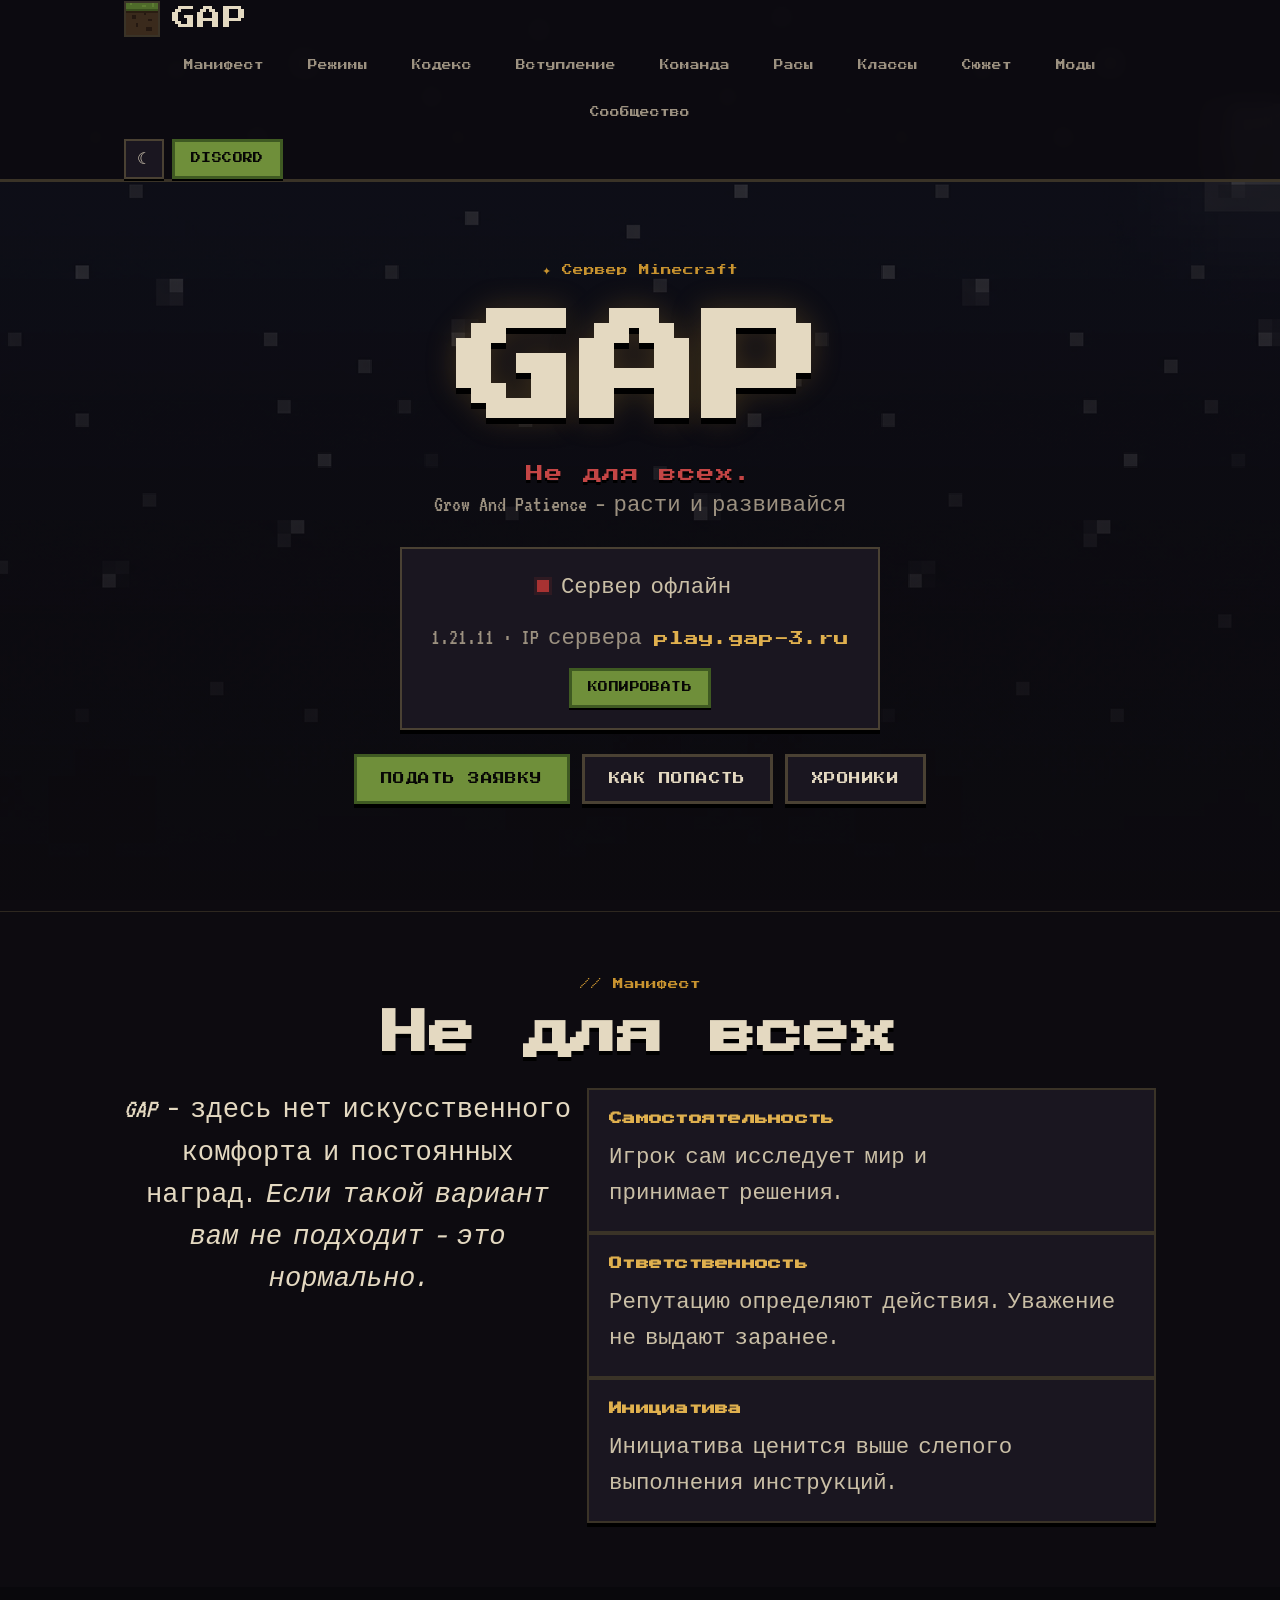
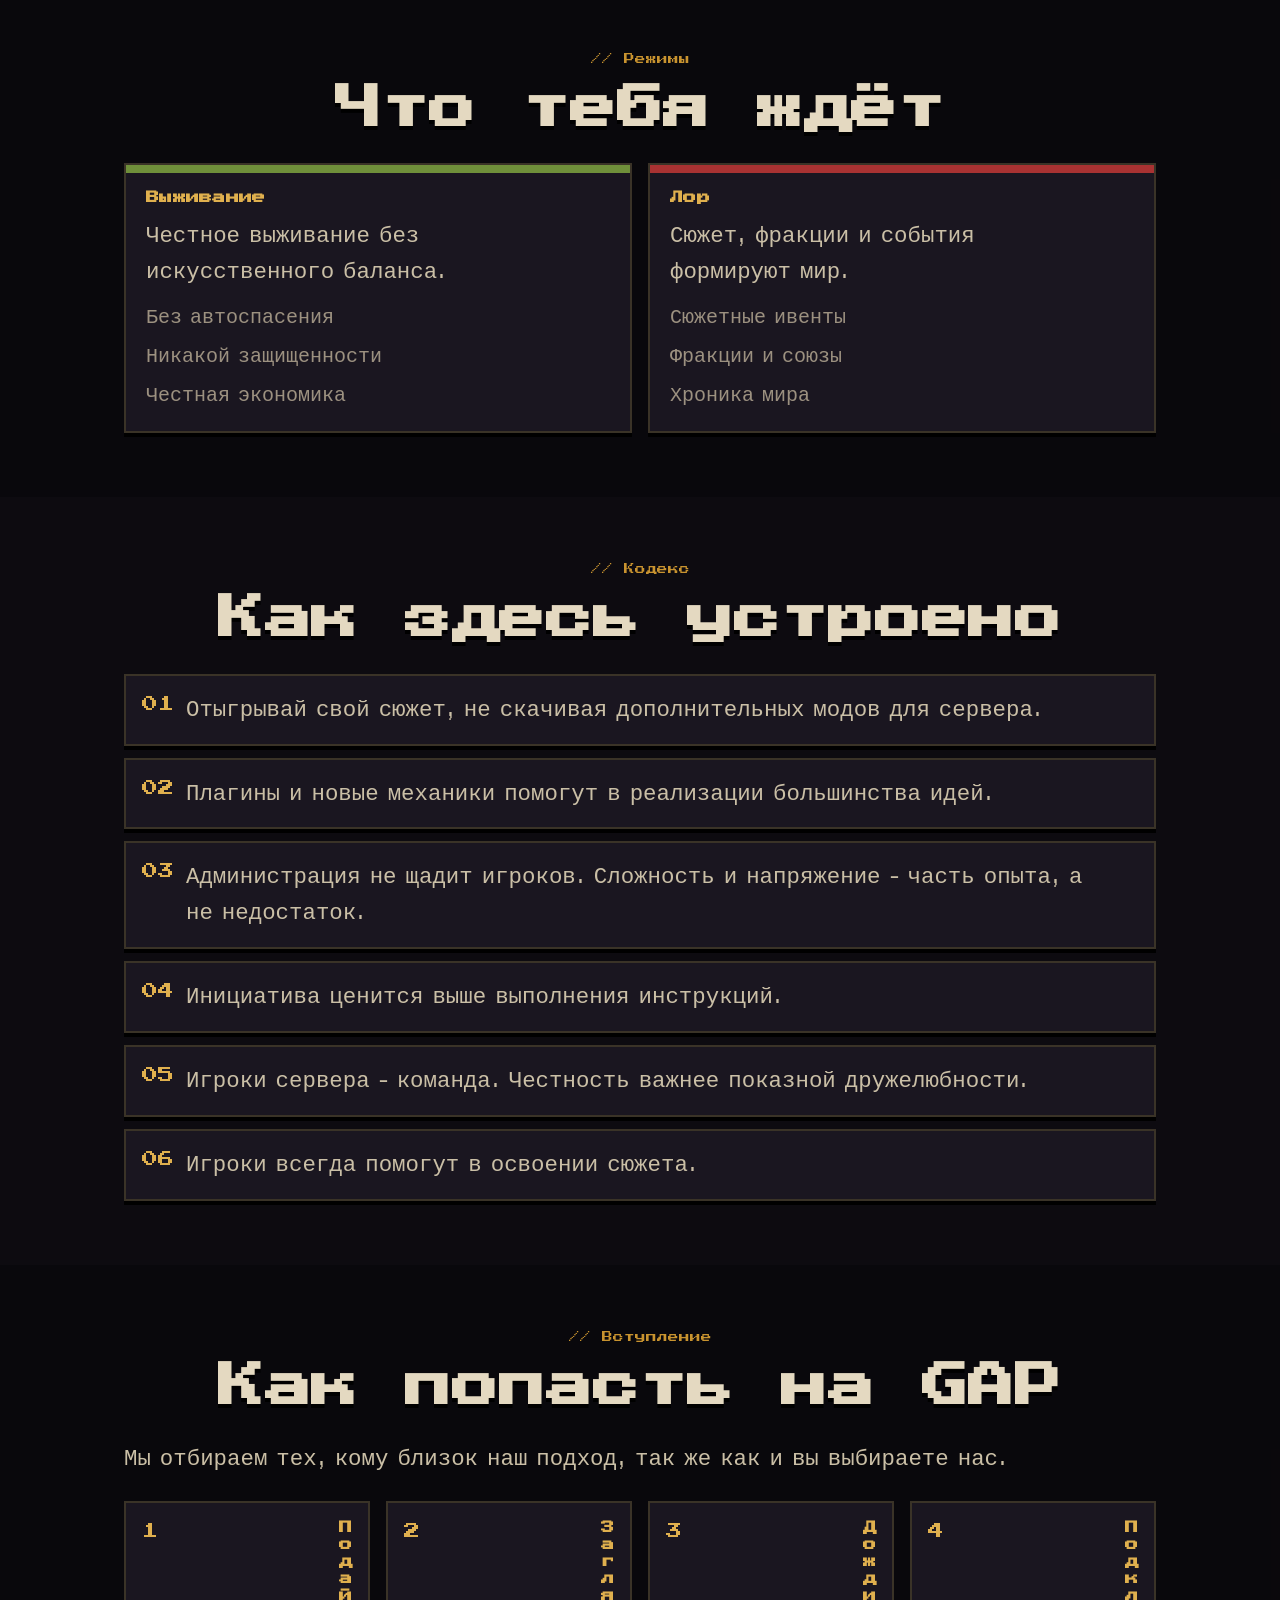
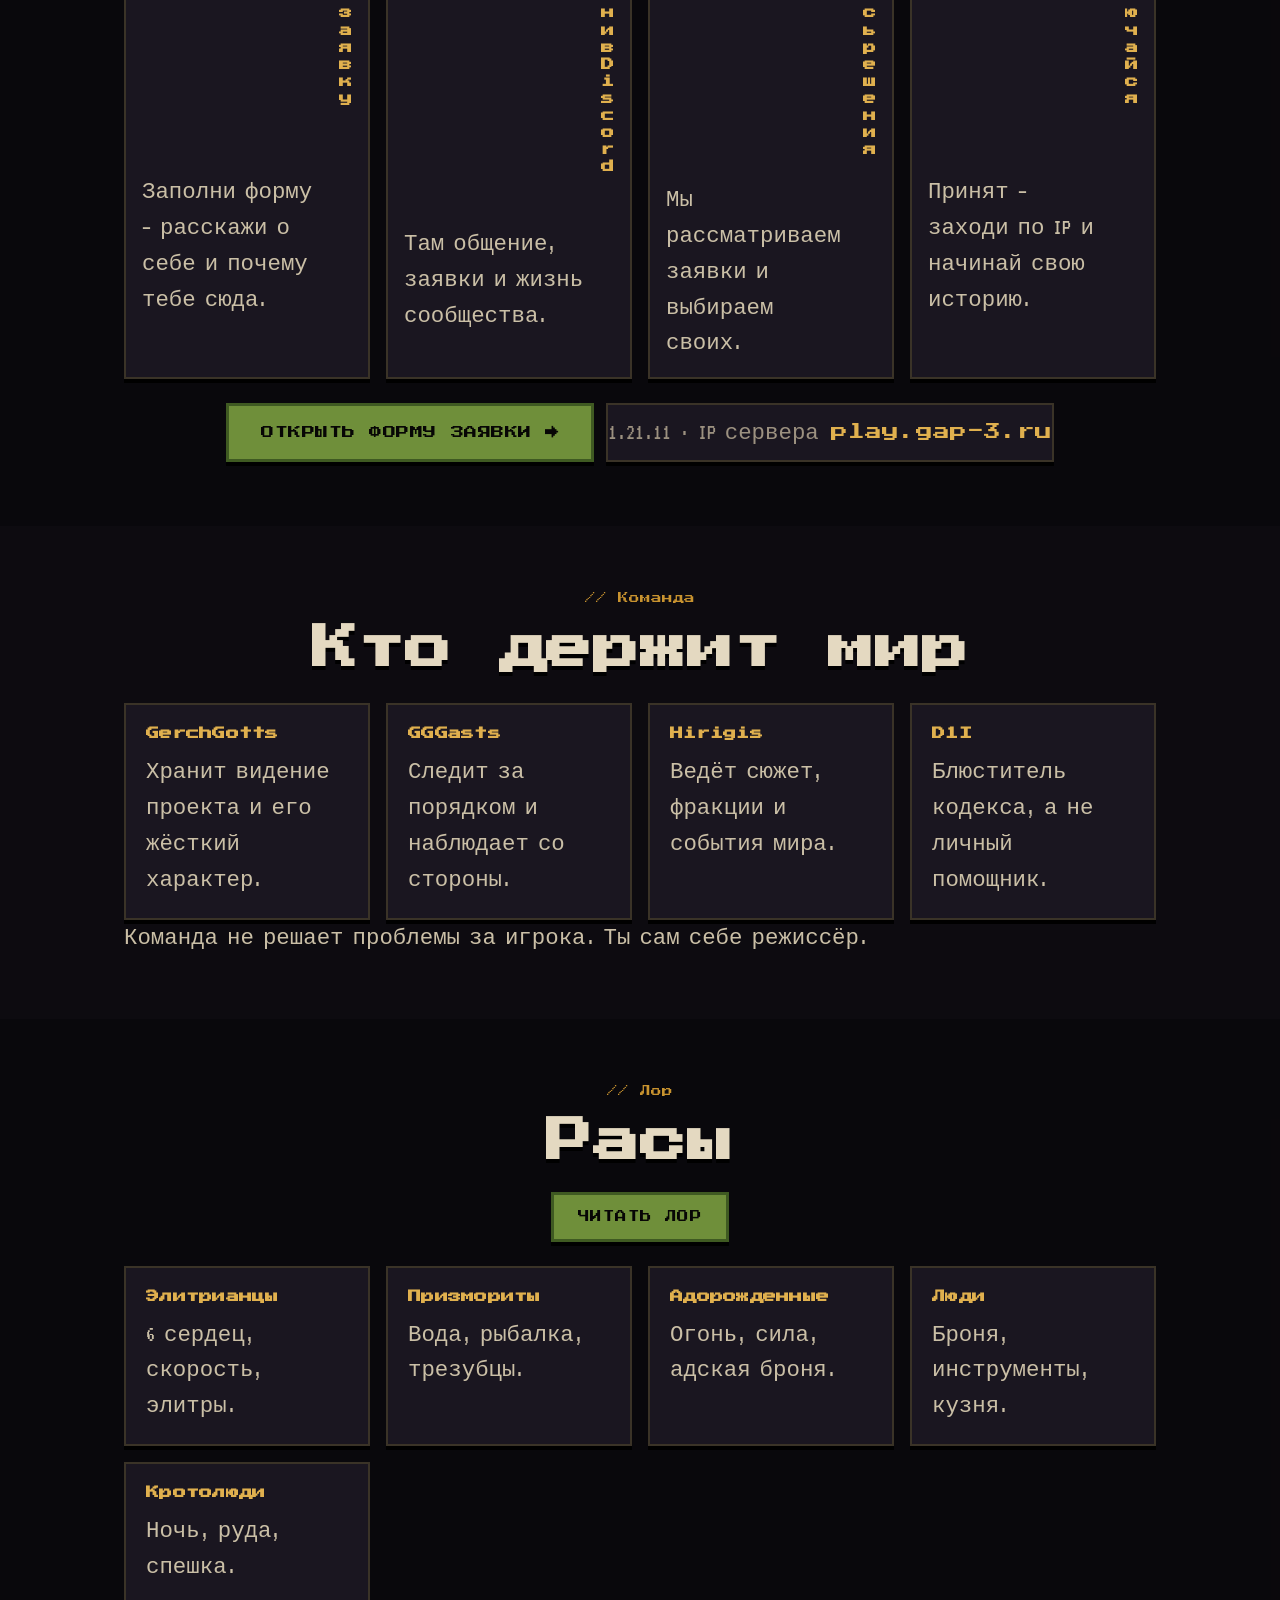
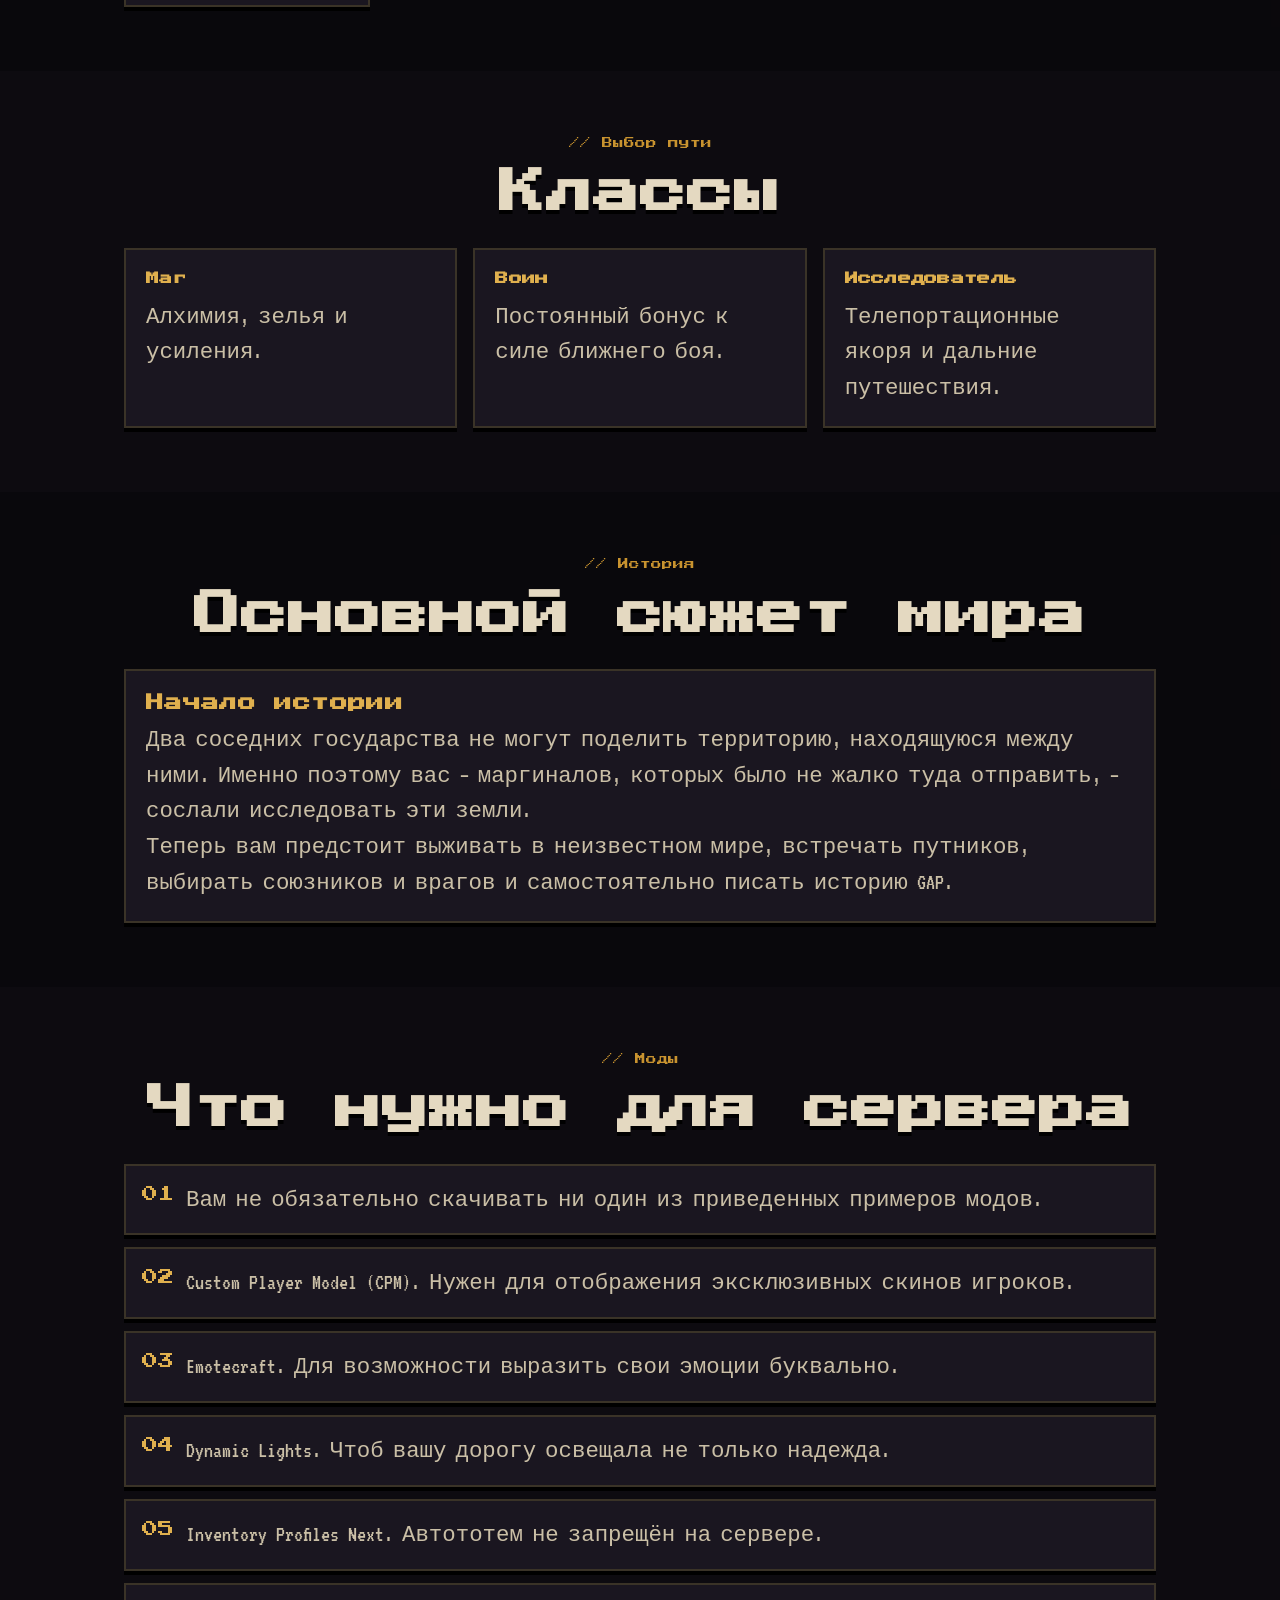
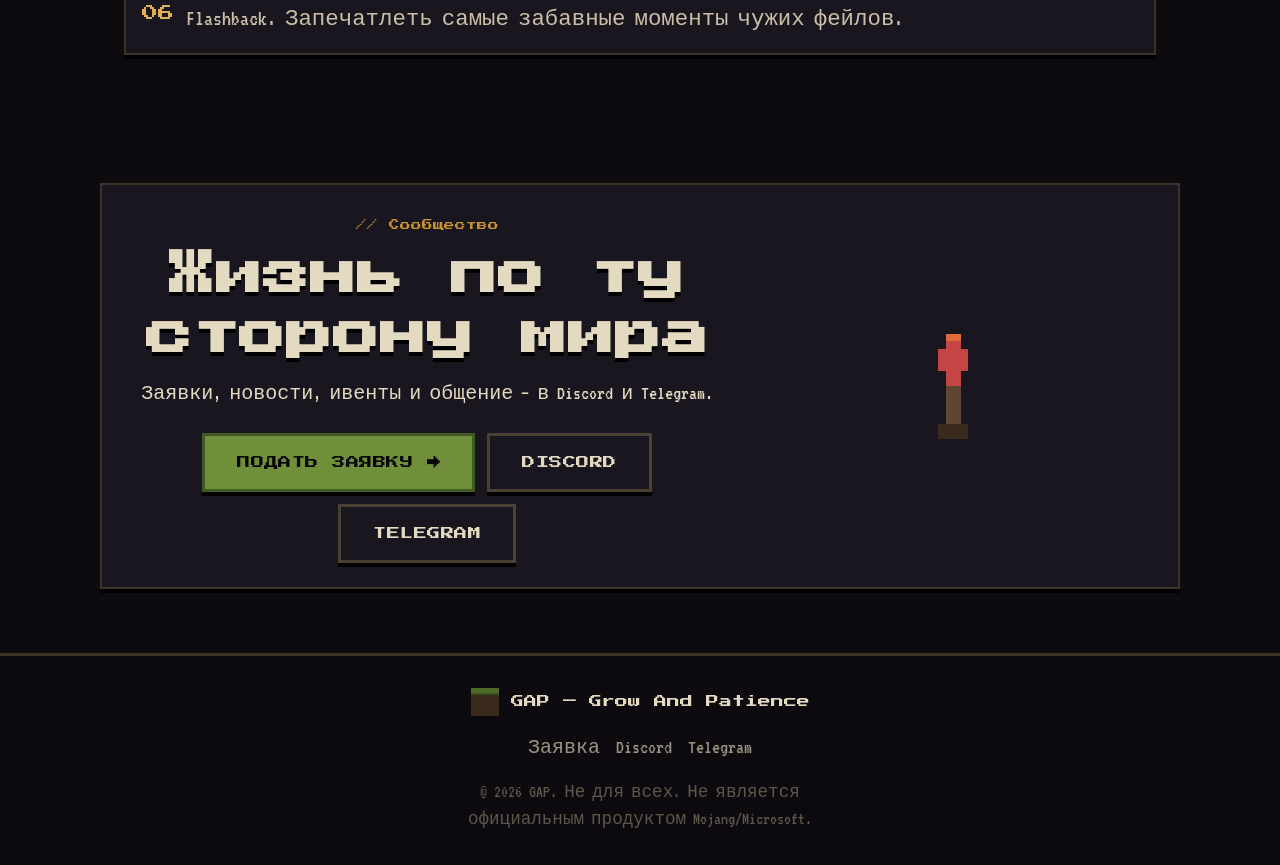
==== commit 92029843: "Add files via upload" ====
--- a/index.html
+++ b/index.html
@@ -9,16 +9,12 @@
   <meta property="og:description" content="Minecraft-сервер, где ценят самостоятельность, ответственность и уважение, заработанное делом. IP: play.gap-3.ru" />
   <meta property="og:type" content="website" />
   <link rel="icon" type="image/svg+xml" href="favicon.svg" />
-
   <link rel="preconnect" href="https://fonts.googleapis.com" />
   <link rel="preconnect" href="https://fonts.gstatic.com" crossorigin />
   <link href="https://fonts.googleapis.com/css2?family=Press+Start+2P&family=VT323&display=swap" rel="stylesheet" />
-
   <link rel="stylesheet" href="style.css" />
-
 </head>
-<body>
-  <!-- ===== Header / Nav ===== -->
+<body id="top">
   <header class="header" id="header">
     <div class="container header__inner">
       <a href="#top" class="brand" aria-label="GAP — на главную">
@@ -50,31 +46,24 @@
           <li><a href="#klass" class="nav__link">Классы</a></li>
           <li><a href="#his" class="nav__link">Сюжет</a></li>
           <li><a href="#mods" class="nav__link">Моды</a></li>
+          <li><a href="#community" class="nav__link">Сообщество</a></li>
         </ul>
       </nav>
 
       <div class="header__actions">
-        <button class="icon-btn" data-theme-toggle aria-label="Сменить тему" type="button">
-          <svg width="20" height="20" viewBox="0 0 24 24" fill="none" stroke="currentColor" stroke-width="2"></svg>
-        </button>
-        <a href="https://docs.google.com/forms/d/e/1FAIpQLSevTM9x4Nj0kzvw-H3D0Pht1DlA0UzD4wT2avWDO1cuQO0ZNA/viewform?usp=publish-editor" class="btn btn--ghost btn--sm nav__cta" target="_blank" rel="noopener">Заявка</a>
+        <button class="icon-btn" data-theme-toggle aria-label="Сменить тему" type="button">☾</button>
         <a href="https://discord.gg/K4eqBtwQY" class="btn btn--primary btn--sm nav__cta" target="_blank" rel="noopener">Discord</a>
         <button class="nav__toggle" id="navToggle" aria-label="Меню" aria-expanded="false" aria-controls="nav" type="button">
           <span class="nav__toggle-bar"></span>
-          <span class="nav__toggle-bar"></span>
-          <span class="nav__toggle-bar"></span>
         </button>
       </div>
     </div>
   </header>
 
-  <main id="top">
-    <!-- ===== Hero ===== -->
+  <main>
     <section class="hero">
-      <div class="hero__sky" aria-hidden="true"></div>
-      <div class="hero__ground" aria-hidden="true"></div>
-      <div class="container hero__inner">
-        <span class="tag"><span class="tag__rune" aria-hidden="true">✦</span> Сервер Minecraft</span>
+      <div class="container">
+        <span class="section__kicker"><span aria-hidden="true">✦</span> Сервер Minecraft</span>
         <h1 class="hero__title">GAP</h1>
         <p class="hero__stark">Не для всех.</p>
         <p class="hero__subtitle">Grow And Patience — расти и развивайся</p>
@@ -82,11 +71,11 @@
         <div class="server-card" id="serverCard">
           <div class="server-card__status">
             <span class="status-dot" id="statusDot" aria-hidden="true"></span>
-            <span class="status-text" id="statusText">Игроки</span>
+            <span class="status-text" id="statusText">Проверка статуса…</span>
             <span class="status-players" id="statusPlayers"></span>
           </div>
           <div class="server-card__ip">
-            <span class="ip-label">1.21.11 IP сервера</span>
+            <span class="ip-label">1.21.11 · IP сервера</span>
             <code class="ip-value" id="ipValue">play.gap-3.ru</code>
             <button class="btn btn--primary btn--sm" id="copyIp" type="button">Копировать</button>
           </div>
@@ -95,17 +84,13 @@
         <div class="hero__cta">
           <a href="https://docs.google.com/forms/d/e/1FAIpQLSevTM9x4Nj0kzvw-H3D0Pht1DlA0UzD4wT2avWDO1cuQO0ZNA/viewform?usp=publish-editor" class="btn btn--primary" target="_blank" rel="noopener">Подать заявку</a>
           <a href="#join" class="btn btn--ghost">Как попасть</a>
-        </div>
+          <a href="chronicles.html" class="btn btn--ghost">Хроники</a>
+        </div>
+
         <span class="copy-toast" id="copyToast" role="status" aria-live="polite">IP скопирован</span>
       </div>
-             <div class="hero__cta">
-      <a href="chronicles.html" class="btn btn--ghost">
-    Хроники
-</a>
- </div>
-    </section>
-
-    <!-- ===== Manifesto ===== -->
+    </section>
+
     <section class="section" id="about">
       <div class="container">
         <header class="section__head">
@@ -114,38 +99,27 @@
         </header>
         <div class="about__grid">
           <p class="about__lead">
-            <em>GAP</em> — Здесь нет искусственного комфорта и постоянных
-            наград.
+            <em>GAP</em> — здесь нет искусственного комфорта и постоянных наград.
             <em>Если такой вариант вам не подходит — это нормально.</em>
           </p>
           <div class="about__cards">
             <article class="about-card">
-              <span class="about-card__icon"><svg viewBox="0 0 24 24" fill="none" stroke="currentColor" stroke-width="1.5" stroke-linecap="round" stroke-linejoin="round"><path d="M12 21V10"/><path d="M12 14C8 14 5 11 5 7c4 0 7 3 7 7Z"/><path d="M12 12c0-4 3-7 7-7 0 4-3 7-7 7Z"/></svg></span>
-              <div>
-                <h3 class="about-card__title">Самостоятельность</h3>
-                <p>Игрок сам исследует мир и принимает решения. Никто не ведёт за руку и не подсказывает каждый шаг.</p>
-              </div>
+              <h3 class="about-card__title">Самостоятельность</h3>
+              <p>Игрок сам исследует мир и принимает решения.</p>
             </article>
             <article class="about-card">
-              <span class="about-card__icon"><svg viewBox="0 0 24 24" fill="none" stroke="currentColor" stroke-width="1.5" stroke-linecap="round" stroke-linejoin="round"><path d="M12 3 4 6v6c0 4 3 7 8 9 5-2 8-5 8-9V6Z"/><path d="M9 12l2 2 4-4"/></svg></span>
-              <div>
-                <h3 class="about-card__title">Ответственность</h3>
-                <p>Репутацию определяют действия. Уважение не выдают заранее — его зарабатывают.</p>
-              </div>
+              <h3 class="about-card__title">Ответственность</h3>
+              <p>Репутацию определяют действия. Уважение не выдают заранее.</p>
             </article>
             <article class="about-card">
-              <span class="about-card__icon"><svg viewBox="0 0 24 24" fill="none" stroke="currentColor" stroke-width="1.5" stroke-linecap="round" stroke-linejoin="round"><path d="M13 2 4 14h7l-1 8 9-12h-7Z"/></svg></span>
-              <div>
-                <h3 class="about-card__title">Инициатива</h3>
-                <p>Инициатива ценится выше слепого выполнения инструкций. Делай — а не жди, когда подскажут.</p>
-              </div>
+              <h3 class="about-card__title">Инициатива</h3>
+              <p>Инициатива ценится выше слепого выполнения инструкций.</p>
             </article>
           </div>
         </div>
       </div>
     </section>
 
-    <!-- ===== Game modes ===== -->
     <section class="section section--alt" id="modes">
       <div class="container">
         <header class="section__head">
@@ -156,7 +130,7 @@
           <article class="mode-card">
             <div class="mode-card__bar mode-card__bar--moss"></div>
             <h3 class="mode-card__title">Выживание</h3>
-            <p>Честное выживание без искусственного баланса. Добывай ресурсы, защищай своё и договаривайся с соседями. Спасать тебя никто не придёт.</p>
+            <p>Честное выживание без искусственного баланса.</p>
             <ul class="mode-card__list" role="list">
               <li>Без автоспасения</li>
               <li>Никакой защищенности</li>
@@ -166,7 +140,7 @@
           <article class="mode-card">
             <div class="mode-card__bar mode-card__bar--blood"></div>
             <h3 class="mode-card__title">Лор</h3>
-            <p>Сюжет, фракции и события формируют мир. Твои решения влияют на историю сервера.</p>
+            <p>Сюжет, фракции и события формируют мир.</p>
             <ul class="mode-card__list" role="list">
               <li>Сюжетные ивенты</li>
               <li>Фракции и союзы</li>
@@ -177,7 +151,6 @@
       </div>
     </section>
 
-    <!-- ===== Code / Кодекс ===== -->
     <section class="section" id="code">
       <div class="container">
         <header class="section__head">
@@ -187,22 +160,22 @@
         <ol class="rules">
           <li class="rule"><span class="rule__num">01</span><p>Отыгрывай свой сюжет, не скачивая дополнительных модов для сервера.</p></li>
           <li class="rule"><span class="rule__num">02</span><p>Плагины и новые механики помогут в реализации большинства идей.</p></li>
-          <li class="rule"><span class="rule__num">03</span><p>Администарция не щадит игроков Сложность и напряжение — часть опыта, а не недостаток.</p></li>
+          <li class="rule"><span class="rule__num">03</span><p>Администрация не щадит игроков. Сложность и напряжение — часть опыта, а не недостаток.</p></li>
           <li class="rule"><span class="rule__num">04</span><p>Инициатива ценится выше выполнения инструкций.</p></li>
-          <li class="rule"><span class="rule__num">05</span><p>Игроки сервера — команда.Честность важнее показной дружелюбности.</p></li>
-          <li class="rule"><span class="rule__num">06</span><p>Игроки всегда помогут в освоении сюжета. Ты можешь как идти по нему, так и развиваться самостоятельно.</p></li>
+          <li class="rule"><span class="rule__num">05</span><p>Игроки сервера — команда. Честность важнее показной дружелюбности.</p></li>
+          <li class="rule"><span class="rule__num">06</span><p>Игроки всегда помогут в освоении сюжета.</p></li>
         </ol>
       </div>
     </section>
 
-    <!-- ===== Join ===== -->
     <section class="section section--alt" id="join">
       <div class="container">
         <header class="section__head">
           <span class="section__kicker">// Вступление</span>
           <h2 class="section__title">Как попасть на GAP</h2>
         </header>
-        <p class="join__intro">Мы отбираем тех, кому близок наш подход так же как и Вы выбираете нас.</p>
+        <p class="join__intro">Мы отбираем тех, кому близок наш подход, так же как и вы выбираете нас.</p>
+
         <ol class="steps">
           <li class="step">
             <span class="step__num">1</span>
@@ -225,20 +198,17 @@
             <p>Принят — заходи по IP и начинай свою историю.</p>
           </li>
         </ol>
+
         <div class="join__actions">
           <a href="https://docs.google.com/forms/d/e/1FAIpQLSevTM9x4Nj0kzvw-H3D0Pht1DlA0UzD4wT2avWDO1cuQO0ZNA/viewform?usp=publish-editor" class="btn btn--primary btn--lg" target="_blank" rel="noopener">Открыть форму заявки →</a>
-<div class="join__ip">
-    <span class="ip-label">1.21.11 IP сервера</span>
-    <code class="ip-value ip-value--lg" style="font-size:1rem;">
-        play.gap-3.ru
-    </code>
-</div>
+          <div class="join__ip">
+            <span class="ip-label">1.21.11 · IP сервера</span>
+            <code class="ip-value ip-value--lg">play.gap-3.ru</code>
           </div>
         </div>
       </div>
     </section>
 
-    <!-- ===== Team / Staff ===== -->
     <section class="section" id="team">
       <div class="container">
         <header class="section__head">
@@ -247,221 +217,94 @@
         </header>
         <div class="team__grid">
           <article class="staff-card">
-            <div class="staff-card__avatar"><svg viewBox="0 0 24 24" fill="none" stroke="currentColor" stroke-width="1.4" stroke-linecap="round" stroke-linejoin="round"><path d="M4 18h16"/><path d="M5 18 4 8l4 3 4-6 4 6 4-3-1 10"/></svg></div>
             <h3 class="staff-card__role">GerchGotts</h3>
             <p class="staff-card__desc">Хранит видение проекта и его жёсткий характер.</p>
           </article>
           <article class="staff-card">
-            <div class="staff-card__avatar"><svg viewBox="0 0 24 24" fill="none" stroke="currentColor" stroke-width="1.4" stroke-linecap="round" stroke-linejoin="round"><path d="M12 3 4 6v5c0 4 3 7 8 9 5-2 8-5 8-9V6Z"/><path d="M9 12l2 2 4-4"/></svg></div>
             <h3 class="staff-card__role">GGGasts</h3>
-            <p class="staff-card__desc">Следит за порядком, и наблюдает со стороны.</p>
+            <p class="staff-card__desc">Следит за порядком и наблюдает со стороны.</p>
           </article>
           <article class="staff-card">
-            <div class="staff-card__avatar"><svg viewBox="0 0 24 24" fill="none" stroke="currentColor" stroke-width="1.4" stroke-linecap="round" stroke-linejoin="round"><path d="M6 3h9l3 3v15H6Z"/><path d="M9 9h6M9 13h6M9 17h4"/></svg></div>
             <h3 class="staff-card__role">Hirigis</h3>
             <p class="staff-card__desc">Ведёт сюжет, фракции и события мира.</p>
           </article>
           <article class="staff-card">
-            <div class="staff-card__avatar"><svg viewBox="0 0 24 24" fill="none" stroke="currentColor" stroke-width="1.4" stroke-linecap="round" stroke-linejoin="round"><path d="M14 4 4 14v6h6L20 10Z"/><path d="m10 8 6 6"/></svg></div>
             <h3 class="staff-card__role">D1I</h3>
             <p class="staff-card__desc">Блюститель кодекса, а не личный помощник.</p>
           </article>
         </div>
-        <p class="team__note">Команда не решает проблемы за игрока. Ты - сам себе режиссер</p>
-        <p class="team__note">----------------------------------------------------------------</p>
-      </div>
-    </section>
-
-     <!-- ===== lors ===== -->
-<section class="section section--alt" id="lors"> 
-    <div class="container">
-
-        <header class="section__head">
-            <span class="section__kicker">// Лор</span>
-            <h2 class="section__title">Расы</h2>
-          <a href="lors.html" class="btn btn--primary">
-     Читать лор
-</a>
-        </header>
-
+        <p class="team__note">Команда не решает проблемы за игрока. Ты сам себе режиссёр.</p>
+      </div>
+    </section>
+
+    <section class="section section--alt" id="lors">
+      <div class="container">
+        <header class="section__head">
+          <span class="section__kicker">// Лор</span>
+          <h2 class="section__title">Расы</h2>
+          <a href="lors.html" class="btn btn--primary">Читать лор</a>
+        </header>
         <div class="team__grid">
-
-    </header>
-      </div>
-        <div>
-      <article class="staff-card">
-        <div class="staff-card__avatar">
-          <svg viewBox="0 0 24 24" fill="none" stroke="currentColor" stroke-width="1.4" stroke-linecap="round" stroke-linejoin="round">
-            <path d="M4 18h16"/>
-            <path d="M5 18 4 8l4 3 4-6 4 6 4-3-1 10"/>
-          </svg>
-        </div>
-        <div>
-          <h3 class="staff-card__role">Элитрианцы</h3>
-          <p class="staff-card__desc">
-            Статы: 6 сердец • увеличенная скорость • вечные элитры • крафт фейерверков и зарядов ветра.
-          </p>
-        </div>
-      </article>
-
-      <article class="staff-card">
-        <div class="staff-card__avatar">
-          <svg viewBox="0 0 24 24" fill="none" stroke="currentColor" stroke-width="1.4" stroke-linecap="round" stroke-linejoin="round">
-            <path d="M4 18h16"/>
-            <path d="M5 18 4 8l4 3 4-6 4 6 4-3-1 10"/>
-          </svg>
-        </div>
-        <div>
-          <h3 class="staff-card__role">Призмориты</h3>
-          <p class="staff-card__desc">
-            Статы: 8 сердец • дыхание под водой • бонусы к рыбалке • крафт особой еды и трезубцев.
-          </p>
-        </div>
-      </article>
-
-      <article class="staff-card">
-        <div class="staff-card__avatar">
-          <svg viewBox="0 0 24 24" fill="none" stroke="currentColor" stroke-width="1.4" stroke-linecap="round" stroke-linejoin="round">
-            <path d="M4 18h16"/>
-            <path d="M5 18 4 8l4 3 4-6 4 6 4-3-1 10"/>
-          </svg>
-        </div>
-        <div>
-          <h3 class="staff-card__role">Адорожденные</h3>
-          <p class="staff-card__desc">
-            Статы: 10 сердец • иммунитет к огню • повышенный урон • крафт адской брони.
-          </p>
-        </div>
-      </article>
-
-      <article class="staff-card">
-        <div class="staff-card__avatar">
-          <svg viewBox="0 0 24 24" fill="none" stroke="currentColor" stroke-width="1.4" stroke-linecap="round" stroke-linejoin="round">
-            <path d="M4 18h16"/>
-            <path d="M5 18 4 8l4 3 4-6 4 6 4-3-1 10"/>
-          </svg>
-        </div>
-        <div>
-          <h3 class="staff-card__role">Люди</h3>
-          <p class="staff-card__desc">
-            Статы: 8 сердец • улучшенная броня • усиленные инструменты • расширенный крафт оружия.
-          </p>
-        </div>
-      </article>
-
-      <article class="staff-card">
-        <div class="staff-card__avatar">
-          <svg viewBox="0 0 24 24" fill="none" stroke="currentColor" stroke-width="1.4" stroke-linecap="round" stroke-linejoin="round">
-            <path d="M4 18h16"/>
-            <path d="M5 18 4 8l4 3 4-6 4 6 4-3-1 10"/>
-          </svg>
-        </div>
-        <div>
-          <h3 class="staff-card__role">Кротолюди</h3>
-          <p class="staff-card__desc">
-            Статы: 10 сердец • ночное зрение • насыщение от добычи руды • спешка • особые кирки.
-          </p>
-        </div>
-      </article>
-
-    </div>
-</section> 
-      <!-- ===== klass ===== -->
-      <section class="section" id="klass">
-    <div class="container">
-
-<header class="section__head" style="margin-top:72px">
-    <span class="section__kicker">// Выбор пути</span>
-    <h2 class="section__title">Классы</h2>
-</header>
-
-<div class="team__grid">
-
-    <article class="staff-card">
-        <div class="staff-card__avatar">
-            <svg viewBox="0 0 24 24" fill="none" stroke="currentColor" stroke-width="1.4" stroke-linecap="round" stroke-linejoin="round">
-                <path d="M12 2v20"/>
-                <path d="M7 7h10"/>
-            </svg>
-        </div>
-        <h3 class="staff-card__role">Маг</h3>
-        <p class="staff-card__desc">
-            Владеет искусством алхимии. Может создавать различные зелья, открывая доступ к уникальным эффектам и усилениям. Некоторые рецепты остаются недоступны.
-        </p>
-    </article>
-
-    <article class="staff-card">
-        <div class="staff-card__avatar">
-            <svg viewBox="0 0 24 24" fill="none" stroke="currentColor" stroke-width="1.4" stroke-linecap="round" stroke-linejoin="round">
-                <path d="M12 2l3 6 6 3-6 3-3 8-3-8-6-3 6-3z"/>
-            </svg>
-        </div>
-        <h3 class="staff-card__role">Воин</h3>
-        <p class="staff-card__desc">
-            Закалённый в боях боец. Получает постоянный бонус к силе, позволяющий наносить больше урона в ближнем бою.
-        </p>
-    </article>
-
-    <article class="staff-card">
-        <div class="staff-card__avatar">
-            <svg viewBox="0 0 24 24" fill="none" stroke="currentColor" stroke-width="1.4" stroke-linecap="round" stroke-linejoin="round">
-                <path d="M12 2v20"/>
-                <path d="M2 12h20"/>
-            </svg>
-        </div>
-        <h3 class="staff-card__role">Исследователь</h3>
-        <p class="staff-card__desc">
-            Мастер дальних путешествий. Способен устанавливать собственные телепортационные якоря, быстро возвращаясь в уже исследованные места.
-        </p>
-    </article>
-
-</div>
-</section> 
-
-   <!-- ===== history ===== -->
-<section class="section section--alt" id="his">
-  <div class="container">
-
-    <header class="section__head">
-      <span class="section__kicker">// История</span>
-      <h2 class="section__title">Основной сюжет мира</h2>
-    </header>
-
-    <article class="staff-card">
-      <h3 class="staff-card__role">Начало истории</h3>
-      <p class="staff-card__desc">
-        Два соседних государства не могут поделить территорию, находящуюся между ними. Никто не хочет присваивать её себе. Именно поэтому вас — маргиналов, которых было не жалко туда отправить, — сослали исследовать эти земли. Официально вы прибыли искать новые возможности, но на деле от вас просто решили избавиться.
-        <br><br>
-        Теперь вам предстоит выживать в неизвестном мире, встречать путников, узнавать, что происходит за пределами этих земель, выбирать союзников и врагов и самостоятельно писать историю GAP. Только ваши решения определят, кем вы станете.
-      </p>
-    </article>
-
-  </div>
-</section>
- <!-- ===== mods ===== -->
+          <article class="staff-card"><h3 class="staff-card__role">Элитрианцы</h3><p class="staff-card__desc">6 сердец, скорость, элитры.</p></article>
+          <article class="staff-card"><h3 class="staff-card__role">Призмориты</h3><p class="staff-card__desc">Вода, рыбалка, трезубцы.</p></article>
+          <article class="staff-card"><h3 class="staff-card__role">Адорожденные</h3><p class="staff-card__desc">Огонь, сила, адская броня.</p></article>
+          <article class="staff-card"><h3 class="staff-card__role">Люди</h3><p class="staff-card__desc">Броня, инструменты, кузня.</p></article>
+          <article class="staff-card"><h3 class="staff-card__role">Кротолюди</h3><p class="staff-card__desc">Ночь, руда, спешка.</p></article>
+        </div>
+      </div>
+    </section>
+
+    <section class="section" id="klass">
+      <div class="container">
+        <header class="section__head">
+          <span class="section__kicker">// Выбор пути</span>
+          <h2 class="section__title">Классы</h2>
+        </header>
+        <div class="team__grid">
+          <article class="staff-card"><h3 class="staff-card__role">Маг</h3><p class="staff-card__desc">Алхимия, зелья и усиления.</p></article>
+          <article class="staff-card"><h3 class="staff-card__role">Воин</h3><p class="staff-card__desc">Постоянный бонус к силе ближнего боя.</p></article>
+          <article class="staff-card"><h3 class="staff-card__role">Исследователь</h3><p class="staff-card__desc">Телепортационные якоря и дальние путешествия.</p></article>
+        </div>
+      </div>
+    </section>
+
+    <section class="section section--alt" id="his">
+      <div class="container">
+        <header class="section__head">
+          <span class="section__kicker">// История</span>
+          <h2 class="section__title">Основной сюжет мира</h2>
+        </header>
+        <article class="chapter">
+          <h3>Начало истории</h3>
+          <p>Два соседних государства не могут поделить территорию, находящуюся между ними. Именно поэтому вас — маргиналов, которых было не жалко туда отправить, — сослали исследовать эти земли.</p>
+          <p>Теперь вам предстоит выживать в неизвестном мире, встречать путников, выбирать союзников и врагов и самостоятельно писать историю GAP.</p>
+        </article>
+      </div>
+    </section>
+
     <section class="section" id="mods">
       <div class="container">
         <header class="section__head">
-          <span class="section__kicker">// моды</span>
+          <span class="section__kicker">// Моды</span>
           <h2 class="section__title">Что нужно для сервера</h2>
         </header>
-        <div class="rules">
-          <li class="rule"><span class="rule__num">01</span><p>Вам не обязательно скачивать ни один из приведенных примеров модов. Вас пустит на сервер и без них, просто они добавят вашей игре интереса.</p></li>
-          <li class="rule"><span class="rule__num">02</span><p>Custom Player Model (CPM). Нужен для отображения эксклюзивных скинов игроков</p></li>
-          <li class="rule"><span class="rule__num">03</span><p>Emotecraft. Для возможности высказать свои эмоции буквально</p></li>
+        <ul class="rules">
+          <li class="rule"><span class="rule__num">01</span><p>Вам не обязательно скачивать ни один из приведенных примеров модов.</p></li>
+          <li class="rule"><span class="rule__num">02</span><p>Custom Player Model (CPM). Нужен для отображения эксклюзивных скинов игроков.</p></li>
+          <li class="rule"><span class="rule__num">03</span><p>Emotecraft. Для возможности выразить свои эмоции буквально.</p></li>
           <li class="rule"><span class="rule__num">04</span><p>Dynamic Lights. Чтоб вашу дорогу освещала не только надежда.</p></li>
-          <li class="rule"><span class="rule__num">05</span><p>Inventory Profiles Next. Автототем не запрещен на сервере.</p></li>
+          <li class="rule"><span class="rule__num">05</span><p>Inventory Profiles Next. Автототем не запрещён на сервере.</p></li>
           <li class="rule"><span class="rule__num">06</span><p>Flashback. Запечатлеть самые забавные моменты чужих фейлов.</p></li>
-        </div>
-      </div>
-    </section>
-    <!-- ===== Community ===== -->
+        </ul>
+      </div>
+    </section>
+
     <section class="section community" id="community">
       <div class="container community__inner">
         <div class="community__text">
           <span class="section__kicker">// Сообщество</span>
           <h2 class="section__title">Жизнь по ту сторону мира</h2>
-          <p>Заявки, новости, ивенты и общение — в Discord и Telegram. Вступление начинается с формы.</p>
+          <p>Заявки, новости, ивенты и общение — в Discord и Telegram.</p>
           <div class="community__cta">
             <a href="https://docs.google.com/forms/d/e/1FAIpQLSevTM9x4Nj0kzvw-H3D0Pht1DlA0UzD4wT2avWDO1cuQO0ZNA/viewform?usp=publish-editor" class="btn btn--primary btn--lg" target="_blank" rel="noopener">Подать заявку →</a>
             <a href="https://discord.gg/K4eqBtwQY" class="btn btn--ghost btn--lg" target="_blank" rel="noopener">Discord</a>
@@ -481,7 +324,6 @@
     </section>
   </main>
 
-  <!-- ===== Footer ===== -->
   <footer class="footer">
     <div class="container footer__inner">
       <div class="footer__brand">
--- a/style.css
+++ b/style.css
@@ -1,22 +1,14 @@
-/* =========================================================
-   GAP — Grow And Patience
-   Grim dark Minecraft / pixel aesthetic. Dark-first.
-   ========================================================= */
-
-/* ---------- Design Tokens ---------- */
-:root,
-[data-theme='dark'] {
-  --color-bg: #12100e;
-  --color-bg-2: #16130f;
-  --color-surface: #1c1814;
-  --color-surface-2: #241f19;
-  --color-surface-offset: #1f1b16;
+:root {
+  --color-bg: #0d0b10;
+  --color-bg-2: #14111a;
+  --color-surface: #1a1620;
+  --color-surface-2: #221d2a;
   --color-divider: #2e2820;
   --color-border: #3a3327;
   --color-border-strong: #4a4133;
 
- --color-text: #d9ceb6;
-  --color-text-muted: #8c8270;
+  --color-text: #e4d9c1;
+  --color-text-muted: #9c9180;
   --color-text-faint: #5e5648;
 
   --color-moss: #6f8f3a;
@@ -31,26 +23,36 @@
   --color-ember: #c25e1c;
   --color-online: #6f8f3e;
 
-  --color-primary: var(--color-moss);
-  --color-primary-hover: var(--color-moss-hover);
-
-  --shadow-pixel: 0 4px 0 0 #070605;
-  --shadow-pixel-sm: 0 2px 0 0 #070605;
-  --hero-sky-1: #0a0908;
-  --hero-sky-2: #1c1810;
-  --hero-glow: rgba(194,94,28,0.18);
-  --hero-floor-1: #3a2a1c;
-  --hero-floor-2: #241810;
-  --title-color: #e8dcbf;
-  --title-glow: rgba(224,176,78,0.4);
-}
-
-[data-theme='light'] {
+  --shadow-pixel: 0 4px 0 0 #000;
+  --shadow-pixel-sm: 0 2px 0 0 #000;
+
+  --font-display: "Press Start 2P", monospace;
+  --font-body: "VT323", monospace;
+
+  --text-base: 1.25rem;
+  --text-lg: 1.5rem;
+
+  --space-2: 0.5rem;
+  --space-3: 0.75rem;
+  --space-4: 1rem;
+  --space-5: 1.25rem;
+  --space-6: 1.5rem;
+  --space-8: 2rem;
+  --space-10: 2.5rem;
+  --space-12: 3rem;
+  --space-16: 4rem;
+  --space-20: 5rem;
+
+  --content-default: 1080px;
+  --radius: 0;
+  --transition: 140ms steps(4);
+}
+
+[data-theme="light"] {
   --color-bg: #cfc4a8;
   --color-bg-2: #c8bca0;
   --color-surface: #ddd2b2;
   --color-surface-2: #e4dbc0;
-  --color-surface-offset: #d6caaa;
   --color-divider: #b8ac88;
   --color-border: #9c8c62;
   --color-border-strong: #7e6e48;
@@ -62,55 +64,28 @@
   --color-moss: #4a6b22;
   --color-moss-hover: #3f5a1e;
   --color-moss-dark: #324a18;
-  --color-dirt: #5e4630;
-  --color-dirt-dark: #3a2a1c;
   --color-blood: #7a2222;
   --color-blood-bright: #9b3030;
   --color-gold: #8a5a18;
   --color-gold-bright: #a06a1c;
   --color-ember: #a8531a;
   --color-online: #3f5a26;
-
-  --color-primary: var(--color-moss);
-  --color-primary-hover: var(--color-moss-hover);
-
-  --shadow-pixel: 0 4px 0 0 rgba(42,32,20,0.4);
-  --shadow-pixel-sm: 0 2px 0 0 rgba(42,32,20,0.35);
-  --hero-sky-1: #b9ad8c;
-  --hero-sky-2: #a89870;
-  --hero-glow: rgba(168,83,26,0.16);
-  --hero-floor-1: #5e4630;
-  --hero-floor-2: #4a3826;
-  --title-color: #2a2014;
-  --title-glow: rgba(138,90,24,0.2);
-}
-
-:root {
-  --font-display: 'Press Start 2P', 'VT323', monospace;
-  --font-body: 'VT323', 'Press Start 2P', monospace;
-
-  --text-xs: 0.875rem;
-  --text-sm: 1rem;
-  --text-base: 1.25rem;
-  --text-lg: 1.5rem;
-  --text-xl: 2rem;
-  --text-2xl: 2.75rem;
-  --text-hero: clamp(3rem, 13vw, 7.5rem);
-
-  --space-1: 0.25rem; --space-2: 0.5rem; --space-3: 0.75rem; --space-4: 1rem;
-  --space-5: 1.25rem; --space-6: 1.5rem; --space-8: 2rem; --space-10: 2.5rem;
-  --space-12: 3rem; --space-16: 4rem; --space-20: 5rem; --space-24: 6rem;
-
-  --content-default: 1080px;
-  --transition: 140ms steps(4);
-}
-
-/* ---------- Base reset ---------- */
-*, *::before, *::after { box-sizing: border-box; margin: 0; padding: 0; }
+}
+
+*,
+*::before,
+*::after {
+  box-sizing: border-box;
+  margin: 0;
+  padding: 0;
+  border-radius: var(--radius);
+}
 
 html {
-  -webkit-text-size-adjust: none; text-size-adjust: none;
-  scroll-behavior: smooth; scroll-padding-top: var(--space-20);
+  -webkit-text-size-adjust: none;
+  text-size-adjust: none;
+  scroll-behavior: smooth;
+  scroll-padding-top: var(--space-20);
 }
 
 body {
@@ -120,1276 +95,1035 @@
   line-height: 1.55;
   color: var(--color-text);
   background-color: var(--color-bg);
-  background-image:
-    radial-gradient(ellipse at 50% 0%, var(--color-bg-2), var(--color-bg) 60%),
-    radial-gradient(circle at 85% 70%, rgba(168,50,50,0.05), transparent 45%);
-  background-attachment: fixed;
   overflow-x: hidden;
   image-rendering: pixelated;
   -webkit-font-smoothing: none;
-}
-
-img, svg, canvas { display: block; max-width: 100%; height: auto; }
-ul[role='list'], ol[role='list'] { list-style: none; }
-a { color: inherit; text-decoration: none; }
-button { cursor: pointer; font: inherit; color: inherit; background: none; border: none; }
-
-h1, h2, h3 {
+  position: relative;
+}
+
+/* ===== Ночной фон Minecraft ===== */
+body::before {
+  content: "";
+  position: fixed;
+  inset: 0;
+  z-index: -2;
+  background: url("img/night-bg.png") center center / cover no-repeat,
+    radial-gradient(ellipse at 50% 0%, var(--color-bg-2), var(--color-bg) 70%);
+  background-color: var(--color-bg);
+  pointer-events: none;
+}
+
+/* затемняющий оверлей для читаемости */
+body::after {
+  content: "";
+  position: fixed;
+  inset: 0;
+  z-index: -1;
+  background: linear-gradient(
+    180deg,
+    rgba(13, 11, 16, 0.78) 0%,
+    rgba(13, 11, 16, 0.86) 50%,
+    rgba(13, 11, 16, 0.92) 100%
+  );
+  pointer-events: none;
+}
+
+[data-theme="light"] body::after {
+  background: linear-gradient(
+    180deg,
+    rgba(207, 196, 168, 0.82) 0%,
+    rgba(207, 196, 168, 0.9) 100%
+  );
+}
+
+html, body {
+  margin: 0;
+  padding: 0;
+  overflow-x: hidden;
+  max-width: 100%;
+}
+
+img, svg, canvas {
+  display: block;
+  max-width: 100%;
+  height: auto;
+}
+
+ul[role="list"], ol[role="list"] {
+  list-style: none;
+}
+
+a {
+  color: inherit;
+  text-decoration: none;
+}
+
+button {
+  cursor: pointer;
+  font: inherit;
+  color: inherit;
+  background: none;
+  border: none;
+  border-radius: var(--radius);
+}
+
+h1, h2, h3, h4 {
   font-family: var(--font-display);
-  line-height: 1.25; text-wrap: balance; letter-spacing: 0.02em;
-}
-p, li { text-wrap: pretty; max-width: 100ch; }
-
-::selection { background: var(--color-moss); color: #070605; }
-:focus-visible { outline: 3px solid var(--color-gold-bright); outline-offset: 3px; }
+  line-height: 1.3;
+  text-wrap: balance;
+  letter-spacing: 0.02em;
+}
+
+p, li {
+  text-wrap: pretty;
+  overflow-wrap: anywhere;
+}
+
+::selection {
+  background: var(--color-moss);
+  color: #070605;
+}
+
+:focus-visible {
+  outline: 3px solid var(--color-gold-bright);
+  outline-offset: 3px;
+}
 
 @media (prefers-reduced-motion: reduce) {
-  *, *::before, *::after { animation-duration: 0.01ms !important; transition-duration: 0.01ms !important; scroll-behavior: auto !important; }
-}
-
-/* ---------- Layout ---------- */
-.container { width: 100%; max-width: var(--content-default); margin-inline: auto; padding-inline: var(--space-6); }
-
-/* ---------- Pixel button ---------- */
+  *,
+  *::before,
+  *::after {
+    animation-duration: 0.01ms !important;
+    transition-duration: 0.01ms !important;
+    scroll-behavior: auto !important;
+  }
+}
+
+.container {
+  width: 100%;
+  max-width: var(--content-default);
+  margin-inline: auto;
+  padding-inline: var(--space-6);
+}
+
+/* ===== Кнопки ===== */
 .btn {
-  display: inline-flex; align-items: center; justify-content: center; gap: var(--space-2);
-  font-family: var(--font-display); font-size: var(--text-xs); letter-spacing: 0.04em;
-  padding: var(--space-4) var(--space-6); border: 3px solid #070605; box-shadow: var(--shadow-pixel);
-  transition: transform var(--transition), box-shadow var(--transition), background var(--transition), color var(--transition);
-  text-transform: uppercase; line-height: 1;
-}
-.btn:active { transform: translateY(3px); box-shadow: var(--shadow-pixel-sm); }
-.btn--sm { font-size: 0.75rem; padding: var(--space-3) var(--space-4); box-shadow: var(--shadow-pixel-sm); }
-.btn--sm:active { transform: translateY(2px); box-shadow: none; }
-.btn--lg { font-size: var(--text-sm); padding: var(--space-5) var(--space-8); }
-
-.btn--primary { background: var(--color-moss); color: #070605; border-color: var(--color-moss-dark); }
-.btn--primary:hover { background: var(--color-moss-hover); box-shadow: 0 4px 0 0 #070605, 0 0 18px rgba(111,143,58,0.4); }
-.btn--ghost { background: var(--color-surface); color: var(--color-text); border-color: var(--color-border-strong); }
-.btn--ghost:hover { background: var(--color-surface-2); border-color: var(--color-moss); color: var(--color-moss-hover); }
-[data-theme='light'] .btn { border-color: #2a2014; }
-
-/* ---------- Header ---------- */
+  display: inline-flex;
+  align-items: center;
+  justify-content: center;
+  gap: var(--space-2);
+  font-family: var(--font-display);
+  font-size: 0.72rem;
+  letter-spacing: 0.04em;
+  padding: var(--space-4) var(--space-6);
+  border: 3px solid #000;
+  border-radius: var(--radius);
+  box-shadow: var(--shadow-pixel);
+  transition: transform var(--transition), box-shadow var(--transition),
+    background var(--transition), color var(--transition), border-color var(--transition);
+  text-transform: uppercase;
+  line-height: 1;
+  white-space: nowrap;
+}
+
+.btn:hover {
+  transform: translateY(-2px);
+}
+
+.btn:active {
+  transform: translateY(3px);
+  box-shadow: var(--shadow-pixel-sm);
+}
+
+.btn--sm {
+  font-size: 0.62rem;
+  padding: var(--space-3) var(--space-4);
+  box-shadow: var(--shadow-pixel-sm);
+}
+
+.btn--lg {
+  font-size: 0.82rem;
+  padding: var(--space-5) var(--space-8);
+}
+
+.btn--primary {
+  background: var(--color-moss);
+  color: #070605;
+  border-color: var(--color-moss-dark);
+}
+
+.btn--primary:hover {
+  background: var(--color-moss-hover);
+  box-shadow: 0 6px 0 0 #000, 0 0 20px rgba(111, 143, 58, 0.5);
+  border-color: var(--color-moss-hover);
+}
+
+.btn--ghost {
+  background: var(--color-surface);
+  color: var(--color-text);
+  border-color: var(--color-border-strong);
+}
+
+.btn--ghost:hover {
+  background: var(--color-surface-2);
+  border-color: var(--color-gold);
+  color: var(--color-gold-bright);
+  box-shadow: 0 6px 0 0 #000, 0 0 16px rgba(200, 147, 47, 0.3);
+}
+
+.btn:disabled {
+  opacity: 0.5;
+  cursor: not-allowed;
+  transform: none;
+}
+
+/* ===== Хедер ===== */
 .header {
-  position: sticky; top: 0; z-index: 50;
-  background: color-mix(in srgb, var(--color-bg) 88%, transparent);
-  backdrop-filter: blur(6px); border-bottom: 3px solid var(--color-border);
-}
-.header__inner { display: flex; align-items: center; justify-content: space-between; gap: var(--space-4); min-height: 72px; }
-.brand { display: flex; align-items: center; gap: var(--space-3); font-family: var(--font-display); font-size: var(--text-lg); color: var(--color-text); }
-.brand__logo { image-rendering: pixelated; border: 2px solid var(--color-border); background: var(--color-surface); }
-.brand__name { letter-spacing: 0.06em; }
-
-.nav__list { display: flex; align-items: center; gap: var(--space-6); list-style: none; }
+  position: sticky;
+  top: 0;
+  z-index: 50;
+  width: 100%;
+  background: color-mix(in srgb, var(--color-bg) 90%, transparent);
+  backdrop-filter: blur(8px);
+  border-bottom: 3px solid var(--color-border);
+}
+
+.header__inner {
+  display: flex;
+  align-items: center;
+  justify-content: space-between;
+  gap: var(--space-3);
+  min-height: 72px;
+  flex-wrap: wrap;
+}
+
+.brand {
+  display: flex;
+  align-items: center;
+  gap: var(--space-3);
+  font-family: var(--font-display);
+  font-size: var(--text-lg);
+  color: var(--color-text);
+  flex-shrink: 0;
+  transition: color var(--transition);
+}
+
+.brand:hover {
+  color: var(--color-gold-bright);
+}
+
+.brand__logo {
+  image-rendering: pixelated;
+  border: 2px solid var(--color-border);
+  background: var(--color-surface);
+  border-radius: var(--radius);
+}
+
+.brand__name {
+  letter-spacing: 0.06em;
+}
+
+.nav__list {
+  display: flex;
+  align-items: center;
+  flex-wrap: wrap;
+  justify-content: center;
+  gap: var(--space-4);
+  list-style: none;
+}
+
 .nav__link {
-  font-family: var(--font-display); font-size: 0.75rem; color: var(--color-text-muted);
-  text-transform: uppercase; letter-spacing: 0.04em; padding: var(--space-2) 0;
-  transition: color var(--transition); position: relative;
-}
-.nav__link:hover { color: var(--color-moss-hover); }
-.nav__link::after { content: ''; position: absolute; left: 0; bottom: -2px; width: 0; height: 3px; background: var(--color-moss); transition: width var(--transition); }
-.nav__link:hover::after { width: 100%; }
-
-.header__actions { display: flex; align-items: center; gap: var(--space-3); }
-.icon-btn { display: grid; place-items: center; width: 40px; height: 40px; border: 2px solid var(--color-border); background: var(--color-surface); color: var(--color-text); transition: background var(--transition), border-color var(--transition), color var(--transition); }
-.icon-btn:hover { border-color: var(--color-moss); color: var(--color-moss-hover); }
-
-.nav__toggle { display: none; flex-direction: column; gap: 5px; width: 40px; height: 40px; align-items: center; justify-content: center; border: 2px solid var(--color-border); background: var(--color-surface); }
-.nav__toggle-bar { width: 20px; height: 3px; background: var(--color-text); transition: transform var(--transition), opacity var(--transition); }
-.nav__toggle[aria-expanded='true'] .nav__toggle-bar:nth-child(1) { transform: translateY(8px) rotate(45deg); }
-.nav__toggle[aria-expanded='true'] .nav__toggle-bar:nth-child(2) { opacity: 0; }
-.nav__toggle[aria-expanded='true'] .nav__toggle-bar:nth-child(3) { transform: translateY(-8px) rotate(-45deg); }
-
-@media (max-width: 860px) {
-  .nav__toggle { display: flex; }
-  .nav { position: fixed; inset: 72px 0 auto 0; background: var(--color-bg); border-bottom: 3px solid var(--color-border); transform: translateY(-120%); transition: transform 200ms steps(6); padding: var(--space-6) var(--space-6) var(--space-8); }
-  .nav[data-open='true'] { transform: translateY(0); }
-  .nav__list { flex-direction: column; align-items: flex-start; gap: var(--space-5); }
-  .nav__link { font-size: var(--text-sm); }
-  .nav__cta { display: none; }
-}
-
-/* ---------- Hero ---------- */
-.hero { position: relative; padding-block: var(--space-24) var(--space-16); overflow: hidden; isolation: isolate; }
-.hero__sky { position: absolute; inset: 0; z-index: -2; background: radial-gradient(ellipse at 50% 80%, var(--hero-sky-2), var(--hero-sky-1) 70%); }
-.hero__sky::after { content: ''; position: absolute; inset: 0; background: radial-gradient(circle at 50% 78%, var(--hero-glow), transparent 45%); }
-.hero__ground { position: absolute; left: 0; right: 0; bottom: 0; height: 120px; z-index: -1; background: linear-gradient(180deg, var(--hero-floor-1), var(--hero-floor-2)); border-top: 6px solid var(--color-moss); box-shadow: inset 0 8px 0 -2px var(--color-moss-dark); }
-.hero__ground::after { content: ''; position: absolute; inset: 0; background-image: repeating-linear-gradient(90deg, transparent 0 24px, rgba(0,0,0,0.22) 24px 25px); }
-.hero__inner { position: relative; text-align: center; display: flex; flex-direction: column; align-items: center; gap: var(--space-6); padding-bottom: var(--space-20); }
-
-.tag { display: inline-flex; align-items: center; gap: var(--space-2); font-family: var(--font-display); font-size: 0.75rem; letter-spacing: 0.1em; text-transform: uppercase; color: var(--color-text); background: var(--color-surface); border: 2px solid var(--color-border); padding: var(--space-2) var(--space-4); box-shadow: var(--shadow-pixel-sm); }
-.tag__rune { color: var(--color-blood-bright); }
-
-.hero__title { font-size: var(--text-hero); color: var(--title-color); letter-spacing: 0.04em; text-shadow: 4px 0 0 var(--color-dirt-dark), 0 4px 0 var(--color-dirt-dark), 4px 4px 0 #070605, 0 0 30px var(--title-glow); }
-[data-theme='light'] .hero__title { text-shadow: 3px 0 0 var(--color-dirt-dark), 0 3px 0 var(--color-dirt-dark), 3px 3px 0 rgba(0,0,0,0.5); }
-.hero__stark { font-family: var(--font-display); font-size: var(--text-xl); color: var(--color-blood-bright); letter-spacing: 0.04em; text-shadow: 3px 3px 0 #070605; }
-[data-theme='light'] .hero__stark { text-shadow: 2px 2px 0 rgba(0,0,0,0.3); }
-.hero__subtitle { font-size: var(--text-xl); color: var(--color-text); font-family: var(--font-body); max-width: 18ch; }
-
-/* ---------- Server card ---------- */
-.server-card { width: 100%; max-width: 760px; background: var(--color-surface); border: 3px solid var(--color-border-strong); box-shadow: var(--shadow-pixel); display: flex; flex-direction: column; }
-.server-card__status { display: flex; align-items: center; gap: var(--space-3); padding: var(--space-4) var(--space-5); border-bottom: 3px solid var(--color-border); background: var(--color-surface-offset); font-size: var(--text-base); flex-wrap: wrap; }
-.status-dot { width: 14px; height: 14px; background: var(--color-text-faint); box-shadow: inset -3px -3px 0 rgba(0,0,0,0.3); flex-shrink: 0; }
-.status-dot.is-online { background: var(--color-online); animation: pulse 1.6s steps(8) infinite; box-shadow: inset -3px -3px 0 rgba(0,0,0,0.3), 0 0 10px var(--color-online); }
-.status-dot.is-offline { background: var(--color-blood); box-shadow: inset -3px -3px 0 rgba(0,0,0,0.3), 0 0 10px var(--color-blood); }
-@keyframes pulse { 0%,100% { opacity: 1; } 50% { opacity: 0.4; } }
-.status-text { color: var(--color-text); }
-.status-players { color: var(--color-text-muted); margin-left: auto; font-size: var(--text-base); }
-
-.server-card__ip { display: flex; align-items: center; gap: var(--space-4); padding: var(--space-5); flex-wrap: wrap; }
-.ip-label { font-family: var(--font-display); font-size: 0.625rem; text-transform: uppercase; letter-spacing: 0.08em; color: var(--color-text-muted); display: block; width: 100%; }
-.ip-value { font-family: var(--font-display); font-size: var(--text-base); color: var(--color-moss-hover); background: var(--color-bg); padding: var(--space-2) var(--space-4); border: 2px solid var(--color-border); flex: 1; min-width: 0; white-space: nowrap; overflow-x: auto; scrollbar-width: none; }
-.ip-value::-webkit-scrollbar { display: none; }
-.ip-value--lg { font-size: clamp(1rem, 5vw, 1.5rem); padding: var(--space-4) var(--space-6); text-align: center; }
-.server-card__ip .ip-value { font-size: 1rem; }
-.server-card__ip .btn { flex-shrink: 0; }
-
-.hero__cta { display: flex; gap: var(--space-4); flex-wrap: wrap; justify-content: center; }
-
-.copy-toast { font-family: var(--font-display); font-size: 0.75rem; color: #070605; background: var(--color-gold); padding: var(--space-3) var(--space-5); border: 2px solid #070605; box-shadow: var(--shadow-pixel-sm); opacity: 0; transform: translateY(8px); pointer-events: none; transition: opacity var(--transition), transform var(--transition); }
-.copy-toast.is-show { opacity: 1; transform: translateY(0); }
-
-@media (max-width: 480px) {
-  .server-card__ip { flex-direction: column; align-items: stretch; gap: var(--space-3); }
-  .server-card__ip .ip-value { font-size: 0.95rem; text-align: center; padding-block: var(--space-3); }
-  .server-card__ip .btn { width: 100%; }
-  .hero__stark { font-size: var(--text-lg); }
-  .hero__subtitle { font-size: var(--text-base); max-width: 26ch; }
-}
-
-/* ---------- Sections ---------- */
-.section { padding-block: clamp(var(--space-12), 8vw, var(--space-24)); position: relative; }
-.section--alt { background: var(--color-surface-offset); border-block: 3px solid var(--color-border); }
-.section__head { margin-bottom: var(--space-12); }
-.section__kicker { display: inline-block; font-family: var(--font-display); font-size: 0.75rem; color: var(--color-moss-hover); text-transform: uppercase; letter-spacing: 0.08em; margin-bottom: var(--space-4); }
-.section__title { font-size: var(--text-2xl); color: var(--color-text); text-shadow: 3px 3px 0 var(--color-dirt-dark); }
-[data-theme='light'] .section__title { text-shadow: 2px 2px 0 rgba(0,0,0,0.18); }
-
-/* ---------- About / Manifesto ---------- */
-.about__grid { display: grid; grid-template-columns: 1.1fr 1fr; gap: var(--space-12); align-items: start; }
-.about__lead { font-size: var(--text-lg); line-height: 1.6; }
-.about__lead strong { color: var(--color-moss-hover); }
-.about__lead em { color: var(--color-blood-bright); font-style: normal; }
-.about__cards { display: flex; flex-direction: column; gap: var(--space-5); }
-.about-card { background: var(--color-surface); border: 3px solid var(--color-border); box-shadow: var(--shadow-pixel-sm); padding: var(--space-6); display: flex; gap: var(--space-4); align-items: flex-start; transition: transform var(--transition), box-shadow var(--transition); }
-.about-card:hover { transform: translate(-2px, -2px); box-shadow: var(--shadow-pixel); border-color: var(--color-moss-dark); }
-.about-card__icon { flex-shrink: 0; width: 40px; height: 40px; display: grid; place-items: center; color: var(--color-gold-bright); background: var(--color-surface-offset); border: 2px solid var(--color-border); }
-.about-card__icon svg { width: 22px; height: 22px; }
-.about-card__title { font-size: var(--text-base); margin-bottom: var(--space-2); color: var(--color-moss-hover); }
-.about-card p { font-size: var(--text-base); color: var(--color-text-muted); }
-@media (max-width: 820px) { .about__grid { grid-template-columns: 1fr; } }
-
-/* ---------- Modes ---------- */
-.modes__grid { display: grid; grid-template-columns: repeat(2, 1fr); gap: var(--space-8); }
-.mode-card { background: var(--color-surface); border: 3px solid var(--color-border); box-shadow: var(--shadow-pixel); overflow: hidden; transition: transform var(--transition); }
-.mode-card:hover { transform: translateY(-4px); }
-.mode-card__bar { height: 10px; width: 100%; }
-.mode-card__bar--moss { background: var(--color-moss); box-shadow: inset 0 -4px 0 var(--color-moss-dark); }
-.mode-card__bar--blood { background: var(--color-blood); box-shadow: inset 0 -4px 0 #6e2020; }
-.mode-card { padding: var(--space-8); }
-.mode-card__title { font-size: var(--text-xl); margin-bottom: var(--space-4); color: var(--color-text); }
-.mode-card p { color: var(--color-text-muted); margin-bottom: var(--space-6); font-size: var(--text-base); }
-.mode-card__list { list-style: none; display: flex; flex-direction: column; gap: var(--space-3); }
-.mode-card__list li { font-size: var(--text-base); color: var(--color-text); padding-left: var(--space-6); position: relative; }
-.mode-card__list li::before { content: '▸'; position: absolute; left: 0; color: var(--color-moss); }
-@media (max-width: 720px) { .modes__grid { grid-template-columns: 1fr; } }
-
-/* ---------- Code / Кодекс ---------- */
-.rules { display: grid; grid-template-columns: repeat(2, 1fr); gap: var(--space-6); list-style: none; }
-.rule { background: var(--color-surface); border: 3px solid var(--color-border); box-shadow: var(--shadow-pixel-sm); padding: var(--space-6) var(--space-6) var(--space-6) var(--space-5); display: flex; gap: var(--space-5); align-items: flex-start; transition: border-color var(--transition); }
-.rule:hover { border-color: var(--color-blood); }
-.rule__num { font-family: var(--font-display); font-size: var(--text-lg); color: var(--color-blood-bright); flex-shrink: 0; text-shadow: 2px 2px 0 var(--color-dirt-dark); }
-.rule p { font-size: var(--text-base); color: var(--color-text); padding-top: var(--space-1); }
-@media (max-width: 720px) { .rules { grid-template-columns: 1fr; } }
-
-/* ---------- Join ---------- */
-.join__intro { font-size: var(--text-lg); color: var(--color-text-muted); margin-bottom: var(--space-10); max-width: 60ch; }
-.steps { list-style: none; display: grid; grid-template-columns: repeat(4, 1fr); gap: var(--space-6); }
-.step { background: var(--color-surface); border: 3px solid var(--color-border); box-shadow: var(--shadow-pixel-sm); padding: var(--space-6); position: relative; transition: transform var(--transition), box-shadow var(--transition); }
-.step:hover { transform: translateY(-3px); box-shadow: var(--shadow-pixel); border-color: var(--color-moss-dark); }
-.step__num { display: inline-grid; place-items: center; width: 48px; height: 48px; font-family: var(--font-display); font-size: var(--text-base); color: #070605; background: var(--color-moss); border: 2px solid var(--color-moss-dark); box-shadow: var(--shadow-pixel-sm); margin-bottom: var(--space-4); }
-.step__title { font-size: var(--text-base); margin-bottom: var(--space-3); color: var(--color-text); }
-.step p { font-size: var(--text-base); color: var(--color-text-muted); }
-.join__actions { margin-top: var(--space-10); display: flex; align-items: center; gap: var(--space-8); flex-wrap: wrap; justify-content: center; }
-.join__ip { display: flex; flex-direction: column; gap: var(--space-2); }
-@media (max-width: 860px) { .steps { grid-template-columns: repeat(2, 1fr); } }
-@media (max-width: 480px) { .steps { grid-template-columns: 1fr; } }
-
-/* ---------- Team ---------- */
-.team__grid { display: grid; grid-template-columns: repeat(4, 1fr); gap: var(--space-6); }
-.staff-card { background: var(--color-surface); border: 3px solid var(--color-border); box-shadow: var(--shadow-pixel-sm); padding: var(--space-8) var(--space-5); text-align: center; transition: transform var(--transition), box-shadow var(--transition); }
-.staff-card:hover { transform: translateY(-4px); box-shadow: var(--shadow-pixel); border-color: var(--color-moss-dark); }
-.staff-card__avatar { font-size: 2.5rem; width: 72px; height: 72px; margin: 0 auto var(--space-5); display: grid; place-items: center; color: var(--color-gold-bright); background: var(--color-surface-offset); border: 3px solid var(--color-border); }
-.staff-card__avatar svg { width: 32px; height: 32px; }
-.staff-card__role { font-size: var(--text-base); margin-bottom: var(--space-3); color: var(--color-moss-hover); }
-.staff-card__desc { font-size: var(--text-base); color: var(--color-text-muted); }
-.team__note { margin-top: var(--space-10); text-align: center; color: var(--color-text-muted); font-size: var(--text-base); }
-@media (max-width: 860px) { .team__grid { grid-template-columns: repeat(2, 1fr); } }
-@media (max-width: 480px) { .team__grid { grid-template-columns: 1fr; } }
-
-/* ---------- Community ---------- */
-.community { background: var(--color-surface); border-block: 3px solid var(--color-border); }
-.community__inner { display: flex; align-items: center; justify-content: space-between; gap: var(--space-12); flex-wrap: wrap; }
-.community__text { max-width: 560px; }
-.community__text .section__title { font-size: var(--text-xl); }
-.community__text p { font-size: var(--text-lg); color: var(--color-text-muted); margin-bottom: var(--space-6); }
-.community__cta { display: flex; flex-wrap: wrap; gap: var(--space-4); }
-.community__art { background: var(--color-surface-offset); border: 3px solid var(--color-border); box-shadow: var(--shadow-pixel), 0 0 24px rgba(194,69,69,0.25); padding: var(--space-8); }
-.community__art svg { image-rendering: pixelated; }
-
-/* ---------- Footer ---------- */
-.footer { background: var(--color-bg); border-top: 3px solid var(--color-border); padding-block: var(--space-10); }
-.footer__inner { display: flex; flex-direction: column; align-items: center; gap: var(--space-4); text-align: center; }
-.footer__brand { display: flex; align-items: center; gap: var(--space-3); font-family: var(--font-display); font-size: var(--text-base); color: var(--color-text); }
-.footer__brand svg { image-rendering: pixelated; }
-.footer__links { display: flex; gap: var(--space-6); flex-wrap: wrap; justify-content: center; }
-.footer__links a { font-size: var(--text-base); color: var(--color-text-muted); transition: color var(--transition); }
-.footer__links a:hover { color: var(--color-moss-hover); }
-.footer__copy { color: var(--color-text-faint); font-size: var(--text-base); }
-
-/* ---------- Reveal ---------- */
-.reveal { opacity: 0; transform: translateY(16px); transition: opacity 300ms steps(8), transform 300ms steps(8); }
-.reveal.is-visible { opacity: 1; transform: none; }
-
-/* ========================= */
-/* МОБИЛЬНАЯ АДАПТАЦИЯ */
-/* ========================= */
-@media (max-width: 768px) {
-
+  position: relative;
+  padding: var(--space-2) var(--space-3);
+  font-family: var(--font-display);
+  font-size: 0.6rem;
+  color: var(--color-text-muted);
+  white-space: nowrap;
+  border: 2px solid transparent;
+  transition: color var(--transition), border-color var(--transition),
+    background var(--transition), transform var(--transition);
+}
+
+.nav__link:hover,
+.nav__link:focus-visible {
+  color: var(--color-gold-bright);
+  border-color: var(--color-border-strong);
+  background: var(--color-surface);
+  transform: translateY(-1px);
+}
+
+.nav__toggle {
+  display: none;
+  align-items: center;
+  justify-content: center;
+  width: 44px;
+  height: 44px;
+  border: 2px solid var(--color-border-strong);
+  background: var(--color-surface);
+  box-shadow: var(--shadow-pixel-sm);
+  border-radius: var(--radius);
+  transition: border-color var(--transition), transform var(--transition);
+}
+
+.nav__toggle:hover {
+  border-color: var(--color-gold);
+  transform: translateY(-1px);
+}
+
+.nav__toggle-bar {
+  display: block;
+  width: 18px;
+  height: 2px;
+  background: var(--color-text);
+  position: relative;
+}
+
+.nav__toggle-bar::before,
+.nav__toggle-bar::after {
+  content: "";
+  position: absolute;
+  left: 0;
+  width: 18px;
+  height: 2px;
+  background: var(--color-text);
+}
+
+.nav__toggle-bar::before {
+  top: -6px;
+}
+
+.nav__toggle-bar::after {
+  top: 6px;
+}
+
+.icon-btn {
+  width: 40px;
+  height: 40px;
+  border: 2px solid var(--color-border-strong);
+  background: var(--color-surface);
+  box-shadow: var(--shadow-pixel-sm);
+  display: inline-flex;
+  align-items: center;
+  justify-content: center;
+  font-size: 1rem;
+  border-radius: var(--radius);
+  transition: border-color var(--transition), transform var(--transition);
+}
+
+.icon-btn:hover {
+  border-color: var(--color-gold);
+  transform: translateY(-1px);
+}
+
+.header__actions {
+  display: flex;
+  align-items: center;
+  gap: var(--space-2);
+  flex-shrink: 0;
+}
+
+/* ===== Hero ===== */
+.hero {
+  position: relative;
+  padding: var(--space-20) 0 var(--space-16);
+  border-bottom: 1px solid var(--color-divider);
+  text-align: center;
+}
+
+.hero--small {
+  padding: var(--space-16) 0 var(--space-10);
+}
+
+.hero > .container {
+  display: flex;
+  flex-direction: column;
+  align-items: center;
+}
+
+.hero__title {
+  font-size: clamp(3rem, 13vw, 7.5rem);
+  margin: var(--space-4) 0 var(--space-2);
+  text-shadow: 0 6px 0 #000, 0 0 30px rgba(200, 147, 47, 0.25);
+}
+
+.hero__stark,
+.hero__subtitle,
+.hero__text,
+.season-subtitle,
+.chapter p,
+.race-card__subtitle,
+.staff-card__desc,
+.about-card p,
+.mode-card p,
+.rule p,
+.step p,
+.join__intro,
+.team__note,
+.ip-label,
+.ip-value,
+.status-text,
+.status-players {
+  font-family: var(--font-body);
+  font-size: 1.4rem;
+  line-height: 1.6;
+  color: #cabfa6;
+}
+
+.hero__stark {
+  font-family: var(--font-display);
+  font-size: 1.1rem;
+  color: var(--color-blood-bright);
+  letter-spacing: 0.06em;
+  text-shadow: 0 3px 0 #000;
+}
+
+.hero__subtitle {
+  color: var(--color-text-muted);
+}
+
+.hero__cta,
+.community__cta,
+.join__actions {
+  display: flex;
+  flex-wrap: wrap;
+  gap: var(--space-3);
+  margin-top: var(--space-6);
+  justify-content: center;
+}
+
+/* ===== Секции ===== */
+.section,
+.season-page {
+  padding: var(--space-16) 0;
+}
+
+.section--alt {
+  background: rgba(0, 0, 0, 0.25);
+}
+
+.section__head {
+  display: flex;
+  flex-direction: column;
+  align-items: center;
+  text-align: center;
+  gap: var(--space-3);
+  margin-bottom: var(--space-6);
+}
+
+.section__head .btn {
+  margin-top: var(--space-2);
+}
+
+.section__kicker {
+  display: inline-block;
+  font-family: var(--font-display);
+  font-size: 0.66rem;
+  color: var(--color-gold);
+}
+
+.section__title {
+  font-size: clamp(1.75rem, 4vw, 2.9rem);
+  text-shadow: 0 4px 0 #000;
+}
+
+.about__grid,
+.modes__grid,
+.team__grid,
+.chronicles-grid,
+.steps {
+  display: grid;
+  gap: var(--space-4);
+  margin-top: var(--space-6);
+}
+
+.about__grid {
+  grid-template-columns: 1.1fr 1.4fr;
+  align-items: start;
+}
+
+.about__lead {
+  font-size: 1.7rem;
+  text-align: center;
+}
+
+.about__cards,
+.modes__grid,
+.team__grid,
+.chronicles-grid {
+  grid-template-columns: repeat(auto-fit, minmax(220px, 1fr));
+}
+
+/* ===== Карточки (квадратный интерфейс + интерактив) ===== */
+.about-card,
+.mode-card,
+.staff-card,
+.chronicle-card,
+.chapter,
+.race-card,
+.rule,
+.step,
+.server-card,
+.join__ip,
+.community__inner {
+  background: var(--color-surface);
+  border: 2px solid var(--color-border);
+  box-shadow: var(--shadow-pixel);
+  border-radius: var(--radius);
+  transition: transform var(--transition), border-color var(--transition),
+    box-shadow var(--transition), background var(--transition);
+}
+
+.about-card,
+.mode-card,
+.staff-card,
+.chronicle-card,
+.chapter,
+.race-card {
+  padding: var(--space-5);
+}
+
+.about-card:hover,
+.mode-card:hover,
+.staff-card:hover,
+.chronicle-card:hover {
+  transform: translateY(-3px);
+  border-color: var(--color-gold);
+  box-shadow: 0 7px 0 0 #000, 0 0 18px rgba(200, 147, 47, 0.22);
+  background: var(--color-surface-2);
+}
+
+.rule:hover,
+.step:hover {
+  border-color: var(--color-moss);
+  transform: translateY(-2px);
+}
+
+.about-card__title,
+.mode-card__title,
+.staff-card__role,
+.step__title {
+  font-family: var(--font-display);
+  font-size: 0.82rem;
+  margin-bottom: var(--space-3);
+  color: var(--color-gold-bright);
+}
+
+.mode-card__bar {
+  height: 8px;
+  margin: calc(var(--space-5) * -1) calc(var(--space-5) * -1) var(--space-4);
+}
+
+.mode-card__bar--moss {
+  background: var(--color-moss);
+}
+
+.mode-card__bar--blood {
+  background: var(--color-blood);
+}
+
+.mode-card__list {
+  list-style: none;
+  padding: 0;
+  margin-top: var(--space-3);
+  display: grid;
+  gap: var(--space-2);
+  color: var(--color-text-muted);
+}
+
+.rules,
+.race-stats {
+  list-style: none;
+  padding: 0;
+  margin: var(--space-4) 0 0;
+  display: grid;
+  gap: var(--space-3);
+}
+
+.rule,
+.step {
+  display: grid;
+  grid-template-columns: auto 1fr;
+  gap: var(--space-3);
+  align-items: start;
+  padding: var(--space-4);
+}
+
+.rule__num,
+.step__num,
+.chronicle-card__icon {
+  font-family: var(--font-display);
+  font-size: 1rem;
+  color: var(--color-gold-bright);
+}
+
+.steps {
+  grid-template-columns: repeat(auto-fit, minmax(220px, 1fr));
+}
+
+/* ===== Карточки рас ===== */
+.race-card {
+  display: grid;
+  grid-template-columns: 280px 1fr;
+  gap: var(--space-6);
+  align-items: start;
+  margin-top: var(--space-6);
+  min-width: 0;
+}
+
+.race-card:hover {
+  border-color: var(--color-moss);
+}
+
+.race-card__image img,
+.race-card__image--placeholder {
+  width: 100%;
+  border: 2px solid var(--color-border);
+  border-radius: var(--radius);
+}
+
+.race-card__image--placeholder {
+  aspect-ratio: 1;
+  display: flex;
+  align-items: center;
+  justify-content: center;
+  background: linear-gradient(135deg, var(--color-surface-2), var(--color-surface));
+  color: var(--color-text-faint);
+  font-family: var(--font-display);
+  font-size: 0.58rem;
+  text-align: center;
+  padding: var(--space-4);
+  min-width: 0;
+}
+
+.race-card__content {
+  min-width: 0;
+}
+
+.race-card__content h2,
+.chapter h3 {
+  margin-bottom: var(--space-2);
+}
+
+.race-card__content h2 {
+  font-size: 1.5rem;
+  color: var(--color-gold-bright);
+  text-shadow: 0 3px 0 #000;
+}
+
+.race-card__content h3,
+.race-card__content h4 {
+  margin-top: var(--space-5);
+  margin-bottom: var(--space-2);
+  font-size: 0.78rem;
+  color: var(--color-moss-hover);
+}
+
+.race-stats li {
+  padding: var(--space-2) 0;
+  border-bottom: 1px solid var(--color-divider);
+}
+
+/* ===== Серверная карточка ===== */
+.server-card {
+  display: grid;
+  gap: var(--space-4);
+  margin: var(--space-6) auto 0;
+  padding: var(--space-5);
+  max-width: 480px;
+  border-color: var(--color-border-strong);
+}
+
+.server-card:hover {
+  border-color: var(--color-moss);
+}
+
+.server-card__status,
+.server-card__ip,
+.join__ip {
+  display: flex;
+  flex-wrap: wrap;
+  align-items: center;
+  justify-content: center;
+  gap: var(--space-3);
+}
+
+.status-dot {
+  width: 12px;
+  height: 12px;
+  background: var(--color-online);
+  box-shadow: 0 0 0 3px rgba(111, 143, 62, 0.15);
+  flex-shrink: 0;
+}
+
+.status-dot--offline {
+  background: var(--color-blood);
+  box-shadow: 0 0 0 3px rgba(168, 50, 50, 0.15);
+}
+
+.ip-label {
+  color: var(--color-text-muted);
+}
+
+.ip-value {
+  color: var(--color-gold-bright);
+  font-family: var(--font-display);
+  font-size: 0.92rem;
+  overflow-wrap: anywhere;
+}
+
+.ip-value--lg {
+  font-size: 1.05rem;
+}
+
+.copy-toast {
+  display: inline-block;
+  margin-top: var(--space-3);
+  color: var(--color-gold);
+  opacity: 0;
+  transition: opacity var(--transition);
+}
+
+.copy-toast.is-visible {
+  opacity: 1;
+}
+
+.chronicle-card {
+  text-align: center;
+}
+
+.chronicle-card h3 {
+  font-family: var(--font-display);
+  font-size: 0.9rem;
+  margin-bottom: var(--space-3);
+  color: var(--color-gold-bright);
+}
+
+.chronicle-card .btn {
+  margin-top: var(--space-4);
+}
+
+.season-page .container {
+  padding-top: var(--space-2);
+}
+
+.chapter {
+  margin-top: var(--space-4);
+}
+
+.chapter h3 {
+  color: var(--color-gold-bright);
+  font-size: 1.1rem;
+}
+
+.race-divider {
+  height: 2px;
+  background: linear-gradient(90deg, transparent, var(--color-border-strong), transparent);
+  margin: var(--space-4) 0;
+}
+
+blockquote {
+  margin: var(--space-5) 0;
+  padding: var(--space-4) var(--space-5);
+  border-left: 4px solid var(--color-gold);
+  background: #1b1815;
+  color: #e8dcc0;
+  text-align: left;
+}
+
+[data-theme="light"] blockquote {
+  background: #d8ccb0;
+  color: #2a2014;
+}
+
+/* ===== Сообщество ===== */
+.community__inner {
+  display: grid;
+  grid-template-columns: 1.2fr 0.8fr;
+  gap: var(--space-6);
+  align-items: center;
+  padding: var(--space-6);
+}
+
+.community__text {
+  text-align: center;
+}
+
+.community__text .section__kicker,
+.community__text .section__title,
+.community__text p {
+  margin-bottom: var(--space-3);
+}
+
+.community__art {
+  display: flex;
+  justify-content: center;
+}
+
+/* ===== Футер ===== */
+.footer {
+  border-top: 3px solid var(--color-border);
+  background: color-mix(in srgb, var(--color-bg) 92%, #000 8%);
+  padding: var(--space-8) 0;
+  text-align: center;
+}
+
+.footer__inner {
+  display: grid;
+  gap: var(--space-4);
+  place-items: center;
+}
+
+.footer__brand {
+  display: flex;
+  align-items: center;
+  gap: var(--space-3);
+  font-family: var(--font-display);
+  font-size: 0.8rem;
+}
+
+.footer__links {
+  display: flex;
+  flex-wrap: wrap;
+  gap: var(--space-4);
+  color: var(--color-text-muted);
+  justify-content: center;
+}
+
+.footer__links a:hover {
+  color: var(--color-gold);
+}
+
+.footer__copy {
+  color: var(--color-text-faint);
+  font-size: 1.1rem;
+  max-width: 60ch;
+}
+
+/* ===== Навигация: состояния ===== */
+.nav {
+  position: relative;
+}
+
+.nav[data-open="true"] {
+  display: block;
+}
+
+/* ===== Мобильная адаптация ===== */
+@media (max-width: 900px) {
   .container {
-    padding-inline: 16px;
+    width: 100%;
+    padding-inline: var(--space-4);
   }
 
   .header__inner {
     min-height: 64px;
-  }
-
-  .hero {
-    padding-block: 40px 30px;
-  }
-
-  .hero__title {
-    font-size: 56px;
-    line-height: .9;
-  }
-
-  .hero__subtitle {
-    font-size: 1.1rem;
-    max-width: 100%;
-    padding-inline: 10px;
-  }
-
-  .hero__cta {
-    flex-direction: column;
-    width: 100%;
-  }
-
-  .hero__cta .btn {
-    width: 100%;
-  }
-
-  .server-card {
-    max-width: 100%;
-  }
-
-  .server-card__status {
-    flex-direction: column;
-    align-items: flex-start;
-    gap: 8px;
-  }
-
-  .status-players {
-    margin-left: 0;
-  }
-
-  .server-card__ip {
-    flex-direction: column;
-  }
-
-  .ip-value {
-    width: 100%;
-    text-align: center;
-  }
-
-  .section__title {
-    font-size: 1.8rem;
-  }
-
-  .section__head {
-    text-align: center;
-  }
-
-  .about__lead,
-  .community__text p,
-  .staff-card__desc,
-  .rule p {
-    font-size: 1.1rem;
-  }
-
-  .team__grid,
-  .modes__grid,
-  .rules,
-  .steps {
-    grid-template-columns: 1fr;
-  }
-
-  .community__inner {
-    flex-direction: column;
-    text-align: center;
-  }
-
-  .community__cta {
-    justify-content: center;
-  }
-
-  .footer__links {
-    flex-direction: column;
-    gap: 12px;
-  }
-
-  .staff-card {
-    padding: 24px 18px;
-  }
-}
-
-@media (max-width: 480px) {
-
-  :root {
-    --text-base: 1.1rem;
-    --text-lg: 1.25rem;
-    --text-xl: 1.6rem;
-    --text-2xl: 2rem;
-  }
-
-  .hero__title {
-    font-size: clamp(48px, 18vw, 72px);
-  }
-
-  .brand__name {
-    font-size: .9rem;
-  }
-
-  .btn {
-    font-size: .75rem;
-    padding: 12px 16px;
-  }
-
-  .staff-card__avatar {
-    width: 60px;
-    height: 60px;
-  }
-
-  .staff-card__avatar svg {
+    padding: 10px 0;
+    flex-wrap: nowrap;
+    justify-content: space-between;
+  }
+
+  .brand {
+    font-size: 0.85rem;
+    gap: var(--space-2);
+  }
+
+  .brand__logo {
     width: 28px;
     height: 28px;
   }
 
-  .section {
-    padding-block: 50px;
-  }
-}
-/* ===== Исправление блока "Манифест" ===== */
-
-@media (max-width: 768px) {
-
-  .about__grid{
-    display:flex;
-    flex-direction:column;
-    gap:24px;
-  }
-
-  .about__lead{
-    max-width:100%;
-    font-size:1.1rem;
-    text-align:center;
-    margin:0 auto;
-  }
-
-  .about__cards{
-    width:100%;
-  }
-
-  .about-card{
-    width:100%;
-    padding:20px;
-  }
-
-  .about-card p{
-    max-width:100%;
-  }
-
-}
-
-@media (max-width:480px){
-
-  .about-card{
-    display:flex;
-    flex-direction:column;
-    align-items:center;
-    text-align:center;
-    gap:16px;
-  }
-
-  .about-card__icon{
-    margin:0;
-  }
-
-}
-
-/* ===== Исправление блока Join для телефона ===== */
-
-@media (max-width: 768px) {
-
+  .header__actions .btn,
+  .nav__cta {
+    display: none;
+  }
+
+  .nav__toggle {
+    display: inline-flex;
+  }
+
+  .nav {
+    position: fixed;
+    top: 64px;
+    left: 0;
+    right: 0;
+    width: 100%;
+    max-width: 100%;
+    display: none;
+    padding: var(--space-3);
+    background: color-mix(in srgb, var(--color-bg) 97%, transparent);
+    border-bottom: 3px solid var(--color-border);
+    backdrop-filter: blur(8px);
+    z-index: 55;
+    opacity: 0;
+    transform: translateY(-6px);
+    transition: opacity 160ms steps(4), transform 160ms steps(4);
+    overflow: hidden;
+  }
+
+  .nav[data-open="true"] {
+    display: block;
+    opacity: 1;
+    transform: translateY(0);
+  }
+
+  .nav__list {
+    display: grid;
+    grid-template-columns: 1fr;
+    gap: 8px;
+  }
+
+  .nav__link {
+    display: block;
+    padding: 14px 16px;
+    font-size: 0.66rem;
+    background: var(--color-surface);
+    border: 1px solid var(--color-border);
+    box-shadow: var(--shadow-pixel-sm);
+  }
+
+  .hero {
+    padding-top: 40px;
+    padding-bottom: 40px;
+  }
+
+  .hero__title {
+    font-size: clamp(2.5rem, 16vw, 4.5rem);
+  }
+
+  .hero__stark,
+  .hero__subtitle,
+  .hero__text,
+  .season-subtitle,
+  .chapter p,
+  .race-card__subtitle,
+  .staff-card__desc,
+  .about-card p,
+  .mode-card p,
+  .rule p,
+  .step p,
+  .join__intro,
+  .team__note,
+  .ip-label,
+  .ip-value,
+  .status-text,
+  .status-players {
+    font-size: 1.2rem;
+    line-height: 1.5;
+  }
+
+  .hero__cta,
+  .community__cta,
   .join__actions {
     flex-direction: column;
-    align-items: center;
-    gap: 20px;
-  }
-
-  .join__ip {
+    align-items: stretch;
+  }
+
+  .hero__cta .btn,
+  .community__cta .btn,
+  .join__actions .btn {
     width: 100%;
-    max-width: 320px;
-  }
-
-  .ip-value--lg {
-    display: block;
+  }
+
+  .about__grid,
+  .about__cards,
+  .modes__grid,
+  .team__grid,
+  .chronicles-grid,
+  .community__inner {
+    grid-template-columns: 1fr;
+  }
+
+  .race-card {
+    grid-template-columns: 1fr;
+    gap: var(--space-4);
+    padding: var(--space-4);
+  }
+
+  .race-card__content h2 {
+    font-size: 1.15rem;
+  }
+
+  .race-card__content h3,
+  .race-card__content h4 {
+    font-size: 0.72rem;
+  }
+
+  .chapter,
+  .about-card,
+  .mode-card,
+  .staff-card,
+  .chronicle-card {
+    padding: var(--space-4);
+  }
+
+  .rule,
+  .step {
+    padding: var(--space-4);
+  }
+
+  .community__inner {
+    padding: var(--space-4);
+  }
+
+  /* На мобильном фон не фиксирован — убираем «съезжание» */
+  body::before {
+    position: absolute;
+    background-attachment: scroll;
+  }
+}
+
+@media (max-width: 520px) {
+  .container {
+    padding-inline: var(--space-3);
+  }
+
+  .header__inner {
+    min-height: 60px;
+    padding: 8px 0;
+  }
+
+  .brand {
+    font-size: 0.72rem;
+  }
+
+  .nav {
+    top: 60px;
+    padding: var(--space-2);
+  }
+
+  .nav__link {
+    font-size: 0.6rem;
+    padding: 12px 14px;
+  }
+
+  .section,
+  .hero,
+  .season-page {
+    padding-top: 32px;
+    padding-bottom: 32px;
+  }
+
+  .section__title {
+    font-size: clamp(1.4rem, 7vw, 2rem);
+  }
+
+  .btn {
+    min-height: 44px;
+    padding: 10px 14px;
+    font-size: 0.6rem;
+  }
+
+  .race-card__image img,
+  .race-card__image--placeholder {
     width: 100%;
-    box-sizing: border-box;
-
-    font-size: 0.85rem;
-    padding: 12px 16px;
-
-    white-space: nowrap;
-    overflow: hidden;
-
-    text-align: center;
-  }
-
-}
-
-/* ===== Исправление Кодекса и Модов на телефонах ===== */
-@media (max-width:768px){
-
-    .rules{
-        display:flex;
-        flex-direction:column;
-        gap:16px;
-        padding:0;
-        margin:32px 0 0;
-    }
-
-    .rule{
-        display:flex;
-        align-items:flex-start;
-        gap:14px;
-        width:100%;
-        box-sizing:border-box;
-        padding:18px;
-    }
-
-    .rule__num{
-        min-width:52px;
-        flex-shrink:0;
-        text-align:center;
-    }
-
-    .rule p{
-        margin:0;
-        width:100%;
-        word-break:break-word;
-    }
-
-}
-/* ===== MOBILE FIX: Моды + Кодекс ===== */
-
-@media (max-width:768px){
-
-  /* обе секции */
-  .modes__grid,
-  .rules{
-    display:grid;
-    grid-template-columns:1fr;
-    gap:18px;
-    width:100%;
-  }
-
-  /* карточки модов */
-  .mode-card{
-    width:100%;
-    padding:20px;
-    margin:0;
-    box-sizing:border-box;
-  }
-
-  .mode-card__title{
-    font-size:1.35rem;
-    line-height:1.3;
-    margin-bottom:12px;
-  }
-
-  .mode-card p{
-    margin-bottom:16px;
-    font-size:1.05rem;
-  }
-
-  .mode-card__list{
-    gap:10px;
-  }
-
-  .mode-card__list li{
-    padding-left:22px;
-    font-size:1rem;
-    line-height:1.45;
-  }
-
-  /* карточки кодекса */
-  .rule{
-    width:100%;
-    padding:20px;
-    margin:0;
-    box-sizing:border-box;
-    display:flex;
-    align-items:flex-start;
-    gap:16px;
-  }
-
-  .rule__num{
-    flex:0 0 42px;
-    min-width:42px;
-    font-size:1.25rem;
-    text-align:center;
-  }
-
-  .rule p{
-    margin:0;
-    font-size:1.05rem;
-    line-height:1.5;
-    word-break:break-word;
-  }
-
-}
-/* ===== FIX CODEX + MODS MOBILE ===== */
-
-.rules{
-    list-style:none;
-    margin:0;
-    padding:0;
-}
-
-.rule{
-    width:100%;
-}
-
-@media (max-width:768px){
-
-    .rules{
-        display:flex;
-        flex-direction:column;
-        gap:16px;
-        width:100%;
-    }
-
-    .rule{
-        display:flex;
-        align-items:flex-start;
-        width:100%;
-        gap:16px;
-        padding:18px;
-        margin:0;
-        box-sizing:border-box;
-    }
-
-    .rule__num{
-        width:42px;
-        min-width:42px;
-        text-align:center;
-        line-height:1;
-        margin-top:4px;
-    }
-
-    .rule p{
-        flex:1;
-        margin:0;
-        max-width:none;
-        word-break:break-word;
-    }
-
-}
-/* ===== Карточки рас ===== */
-
-.race-card{
-    display:grid;
-    grid-template-columns:340px 1fr;
-    gap:40px;
-    margin:80px 0;
-    padding:35px;
-    background:var(--surface);
-    border:1px solid var(--line);
-    border-radius:18px;
-    align-items:start;
-}
-
-.race-card__image img{
-    width:100%;
-    border-radius:14px;
-    display:block;
-    border:1px solid var(--line);
-}
-
-.race-card__content h2{
-    color: var(--title-color);
-}
-
-.race-card__subtitle{
-    color: var(--color-gold);
-}
-
-.race-card__content h3{
-    color: var(--color-gold);
-}
-
-.race-card__content h4{
-    color: var(--color-text);
-}
-
-.race-card__content p{
-    color: var(--color-text-muted);
-}
-
-
-.race-stats{
-    list-style:none;
-    padding:0;
-    margin:20px 0 35px;
-    display:grid;
-    grid-template-columns:repeat(auto-fit,minmax(250px,1fr));
-    gap:12px;
-}
-
-.race-stats li{
-    background:#1b1815;
-    border:1px solid var(--line);
-    border-radius:10px;
-    padding:14px 16px;
-}
-
-blockquote{
-    margin:35px 0;
-    padding:20px;
-    border-left:4px solid var(--accent);
-    background:#181512;
-    color: var(--color-text);
-    font-style:italic;
-}
-
-@media(max-width:900px){
-
-.race-card{
-    grid-template-columns:1fr;
-}
-
-}
-/* ===========================
-   Карточка расы
-=========================== */
-
-.race-card{
-    display:grid;
-    grid-template-columns:420px 1fr;
-    gap:55px;
-
-    margin:90px 0;
-    padding:45px;
-
-    background:linear-gradient(180deg,#191613,#131110);
-    border:1px solid #3b3227;
-    border-radius:18px;
-
-    box-shadow:
-        0 0 40px rgba(0,0,0,.45),
-        inset 0 0 30px rgba(255,255,255,.02);
-
-    align-items:start;
-}
-
-.race-card__image{
-    position:sticky;
-    top:40px;
-}
-
-.race-card__image img{
-
-    width:100%;
-    display:block;
-
-    border-radius:14px;
-
-    border:1px solid #5b4930;
-
-    box-shadow:
-        0 15px 40px rgba(0,0,0,.45);
-
-    transition:.35s;
-}
-
-.race-card__image img:hover{
-
-    transform:scale(1.02);
-
-}
-
-.race-card__content h2{
-
-    margin:0;
-
-    font-size:46px;
-
-    letter-spacing:2px;
-
-    color:#f0e0ba;
-
-}
-
-.race-card__subtitle{
-
-    margin:10px 0 35px;
-
-    font-size:19px;
-
-    color:#bc9363;
-
-    font-style:italic;
-
-}
-
-/* ======================
-    Заголовки
-====================== */
-
-.race-card h3{
-
-    margin-top:45px;
-    margin-bottom:18px;
-
-    font-size:25px;
-
-    color:#d5b07a;
-
-    border-bottom:1px solid #3d3124;
-
-    padding-bottom:8px;
-
-}
-
-.race-card h4{
-
-    margin-top:28px;
-    margin-bottom:10px;
-
-    color:#d9c6a0;
-
-}
-
-/* ======================
-    Текст
-====================== */
-
-.race-card p{
-
-    line-height:2;
-
-    color:#c8bfb2;
-
-    font-size:17px;
-
-    text-align:justify;
-
-}
-
-/* ======================
-    Статы
-====================== */
-
-.race-stats{
-
-    list-style:none;
-
-    padding:0;
-
-    margin:25px 0;
-
-    display:grid;
-
-    grid-template-columns:repeat(2,1fr);
-
-    gap:16px;
-
-}
-
-.race-stats li{
-
-    padding:18px 20px;
-
-    background:#181512;
-
-    border:1px solid #46392b;
-
-    border-radius:12px;
-
-    transition:.3s;
-
-    font-size:16px;
-
-}
-
-.race-stats li:hover{
-
-    transform:translateY(-3px);
-
-    border-color:#8d6942;
-
-    box-shadow:0 8px 20px rgba(0,0,0,.3);
-
-}
-
-/* ======================
-      Цитата
-====================== */
-
-blockquote{
-
-    margin-top:45px;
-
-    padding:28px;
-
-    background:#171412;
-
-    border-left:5px solid #b88b54;
-
-    color:#ddd;
-
-    font-size:18px;
-
-    font-style:italic;
-
-}
-
-/* ======================
-      Общие
-====================== */
-
-.section__title{
-
-    font-size:56px;
-
-    margin-bottom:70px;
-
-}
-
-.hero__title{
-
-    font-size:78px;
-
-}
-
-/* ======================
-      ПК
-====================== */
-
-@media (min-width:1400px){
-
-.container{
-
-    width:1450px;
-
-    max-width: 980px;
-
-}
-
-.race-card{
-
-    grid-template-columns:460px 1fr;
-
-}
-
-.race-card__content{
-
-    padding-right:40px;
-
-}
-
-}
-.race-divider{
-
-    width:100%;
-    height:1px;
-
-    margin:45px 0;
-
-    background:linear-gradient(
-        90deg,
-        transparent,
-        #6f5433,
-        #caa36a,
-        #6f5433,
-        transparent
-    );
-
-}
-
-.race-card h3{
-
-    display:flex;
-    align-items:center;
-    gap:18px;
-
-    margin-bottom:25px;
-
-    font-size:28px;
-
-    color:#d6b27d;
-
-    letter-spacing:2px;
-
-}
-
-.race-card h3::after{
-
-    content:"";
-
-    flex:1;
-
-    height:1px;
-
-    background:#453629;
-
-}
-
-/* ==========================
-        TOP BAR
-========================== */
-
-.topbar{
-    position:sticky;
-    top:0;
-    z-index:1000;
-
-    background:rgba(14,12,11,.95);
-    backdrop-filter:blur(12px);
-
-    border-bottom:1px solid rgba(201,147,80,.18);
-
-    box-shadow:
-        0 8px 30px rgba(0,0,0,.45);
-}
-
-.topbar__inner{
-
-    display:flex;
-    justify-content:space-between;
-    align-items:center;
-
-    height:82px;
-}
-
-
-/* ==========================
-          LOGO
-========================== */
-
-.logo{
-
-    display:flex;
-    align-items:center;
-    gap:14px;
-
-    text-decoration:none;
-
-    color:#f4e5c5;
-
-    font-size:24px;
-    font-weight:700;
-
-    letter-spacing:.08em;
-
-    transition:.3s;
-}
-
-.logo:hover{
-
-    color:#ffcf82;
-}
-
-.logo__icon{
-
-    width:42px;
-    height:42px;
-
-    display:flex;
-    align-items:center;
-    justify-content:center;
-
-    border:1px solid rgba(201,147,80,.4);
-
-    background:#171311;
-
-    color:#d39a55;
-
-    font-size:22px;
-
-    transform:rotate(45deg);
-}
-
-.logo__icon::before{
-
-    content:"✦";
-
-    transform:rotate(-45deg);
-}
-
-/* Телефон */
-
-@media (max-width:900px){
-
-.lore-page .topbar__inner{
-    flex-direction:column;
-    align-items:flex-start;
-}
-
-.lore-page .nav{
-    width:100%;
-    overflow-x:auto;
-    flex-wrap:nowrap;
-    padding-bottom:8px;
-    scrollbar-width:none;
-}
-
-.lore-page .nav::-webkit-scrollbar{
-    display:none;
-}
-
-.lore-page .nav a{
-    flex:0 0 auto;
-}
-
-}
-.topbar{
-    position:sticky;
-    top:0;
-    z-index:1000;
-    background:#151210;
-    border-bottom:1px solid #3b3026;
-}
-
-.topbar__inner{
-    max-width:1400px;
-    margin:auto;
-
-    display:flex;
-    align-items:center;
-    justify-content:space-between;
-
-    gap:30px;
-    padding:14px 24px;
-}
-/* Только страница лора */
-
-.lore-page .topbar{
-    position:sticky;
-    top:0;
-    z-index:100;
-    background:rgba(15,12,10,.95);
-    backdrop-filter:blur(12px);
-    border-bottom:1px solid var(--line);
-}
-
-.lore-page .topbar__inner{
-    display:flex;
-    justify-content:space-between;
-    align-items:center;
-    gap:30px;
-    padding:18px 0;
-}
-
-.lore-page .logo{
-    display:flex;
-    align-items:center;
-    gap:10px;
-    font-size:20px;
-    font-weight:700;
-    color:#fff;
-    text-decoration:none;
-    white-space:nowrap;
-}
-
-.lore-page .nav{
-    display:flex;
-    flex-wrap:wrap;
-    justify-content:flex-end;
-    gap:10px;
-}
-
-.lore-page .nav a{
-    padding:8px 14px;
-    border:1px solid var(--line);
-    border-radius:999px;
-    text-decoration:none;
-    color:#d8cfc2;
-    font-size:14px;
-}
-/* Телефон */
-
-@media (max-width:900px){
-
-.lore-page .topbar__inner{
-    flex-direction:column;
-    align-items:flex-start;
-}
-
-.lore-page .nav{
-    width:100%;
-    overflow-x:auto;
-    flex-wrap:nowrap;
-    padding-bottom:8px;
-    scrollbar-width:none;
-}
-
-.lore-page .nav::-webkit-scrollbar{
-    display:none;
-}
-
-.lore-page .nav a{
-    flex:0 0 auto;
-}
-
-}
-body {
-    color: var(--color-text);
-}
-
-.hero__title {
-    color: var(--title-color);
-}
-
-.section__title {
-    color: var(--color-text);
-}
-/* ==========================
-   Телефон — уменьшение текста
-========================== */
-
-@media (max-width:768px){
-:root{
-    --text-base: 1rem;
-    --text-lg: 1.15rem;
-    --text-xl: 1.35rem;
-    --text-2xl: 1.7rem; 
-   
-    body{
-        font-size:15px;
-    }
-
-    h1{
-        font-size:2rem !important;
-    }
-
-    h2{
-        font-size:1.6rem !important;
-    }
-
-    h3{
-        font-size:1.25rem !important;
-    }
-
-    p,
-    li{
-        font-size:.95rem !important;
-        line-height:1.55;
-    }
-
-    .rule p,
-    .mode-card p,
-    .about-card p,
-    .staff-card__desc,
-    .join__intro{
-        font-size:.95rem !important;
-    }
-
-    .rule__num{
-        font-size:1rem !important;
-    }
-}
-
-@media (max-width:480px){
-
-    body{
-        font-size:14px;
-    }
-
-    h1{
-        font-size:1.8rem !important;
-    }
-
-    h2{
-        font-size:1.4rem !important;
-    }
-
-    h3{
-        font-size:1.15rem !important;
-    }
-
-    p,
-    li{
-        font-size:.9rem !important;
-    }
-}
-@media (max-width:768px){
-
-    .section__title{
-        font-size:32px !important;
-    }
-
-    .hero__title{
-        font-size:48px !important;
-    }
-
-    .rule p,
-    .mode-card p,
-    .about-card p,
-    .join__intro,
-    .staff-card__desc{
-        font-size:16px !important;
-    }
-
-    .mode-card__title,
-    .race-card h3,
-    .rule h3{
-        font-size:22px !important;
-    }
-
-    .rule__num{
-        font-size:20px !important;
-    }
-}
-
-@media (max-width:480px){
-
-    .section__title{
-        font-size:28px !important;
-    }
-
-    .hero__title{
-        font-size:42px !important;
-    }
-
-    .rule p,
-    .mode-card p{
-        font-size:15px !important;
-    }
-
-}
-@media (max-width:768px){
-    body{
-        outline:10px solid red !important;
-    }
-}
+    height: auto;
+  }
+
+  .footer__links {
+    gap: 12px;
+  }
+
+  .footer__copy {
+    font-size: 1rem;
+  }
+}
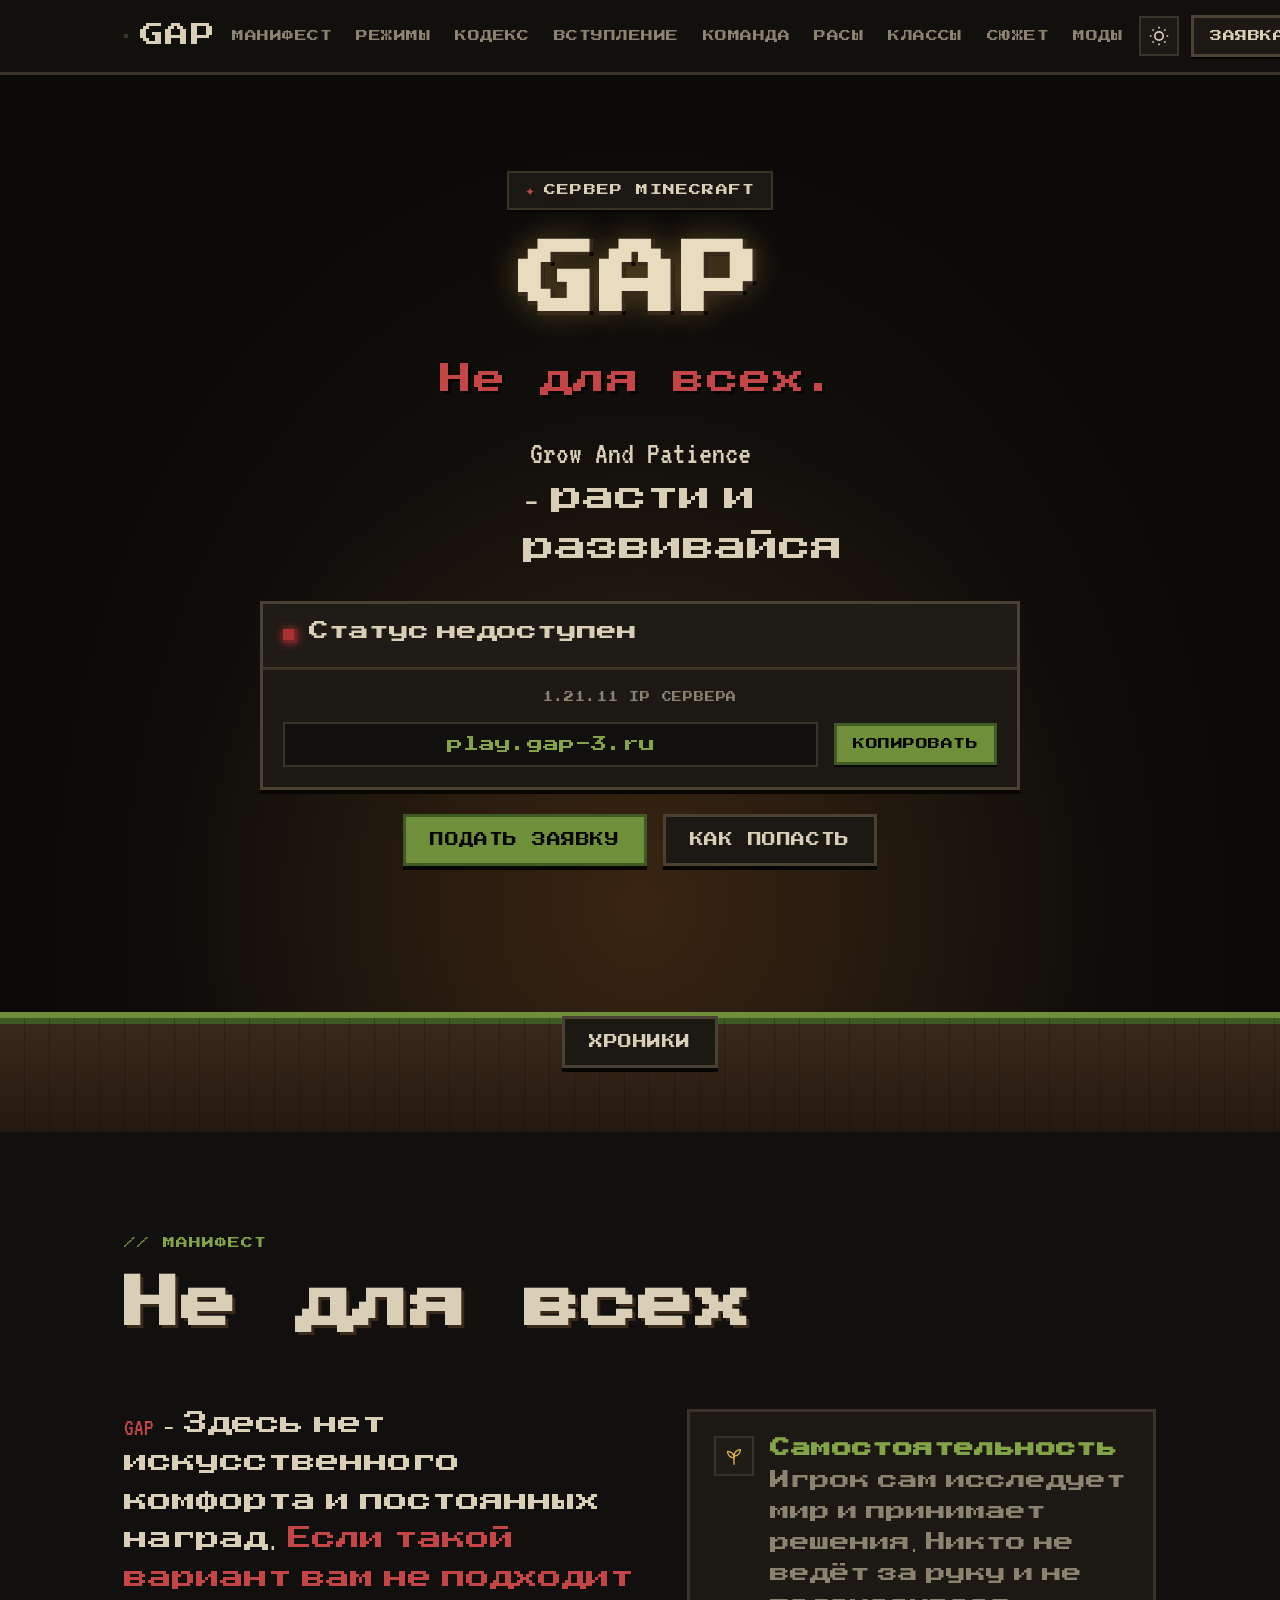
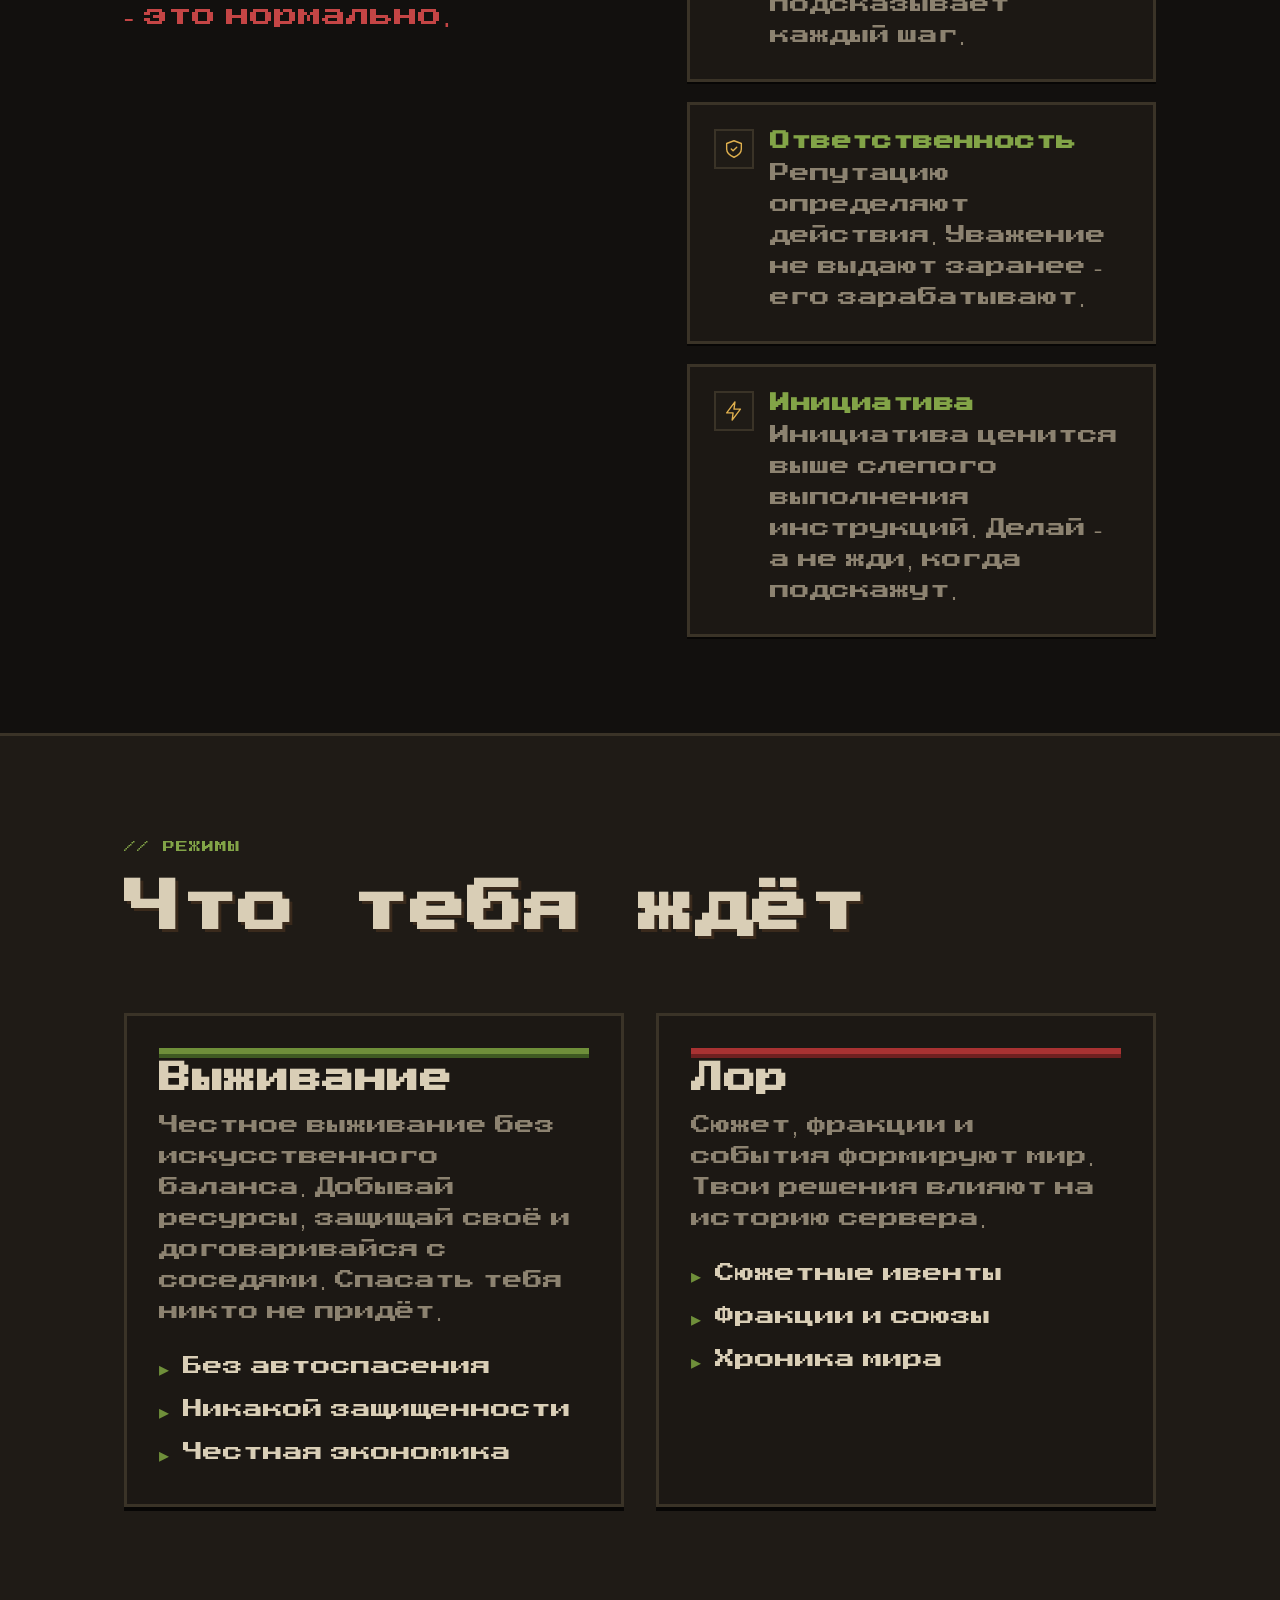
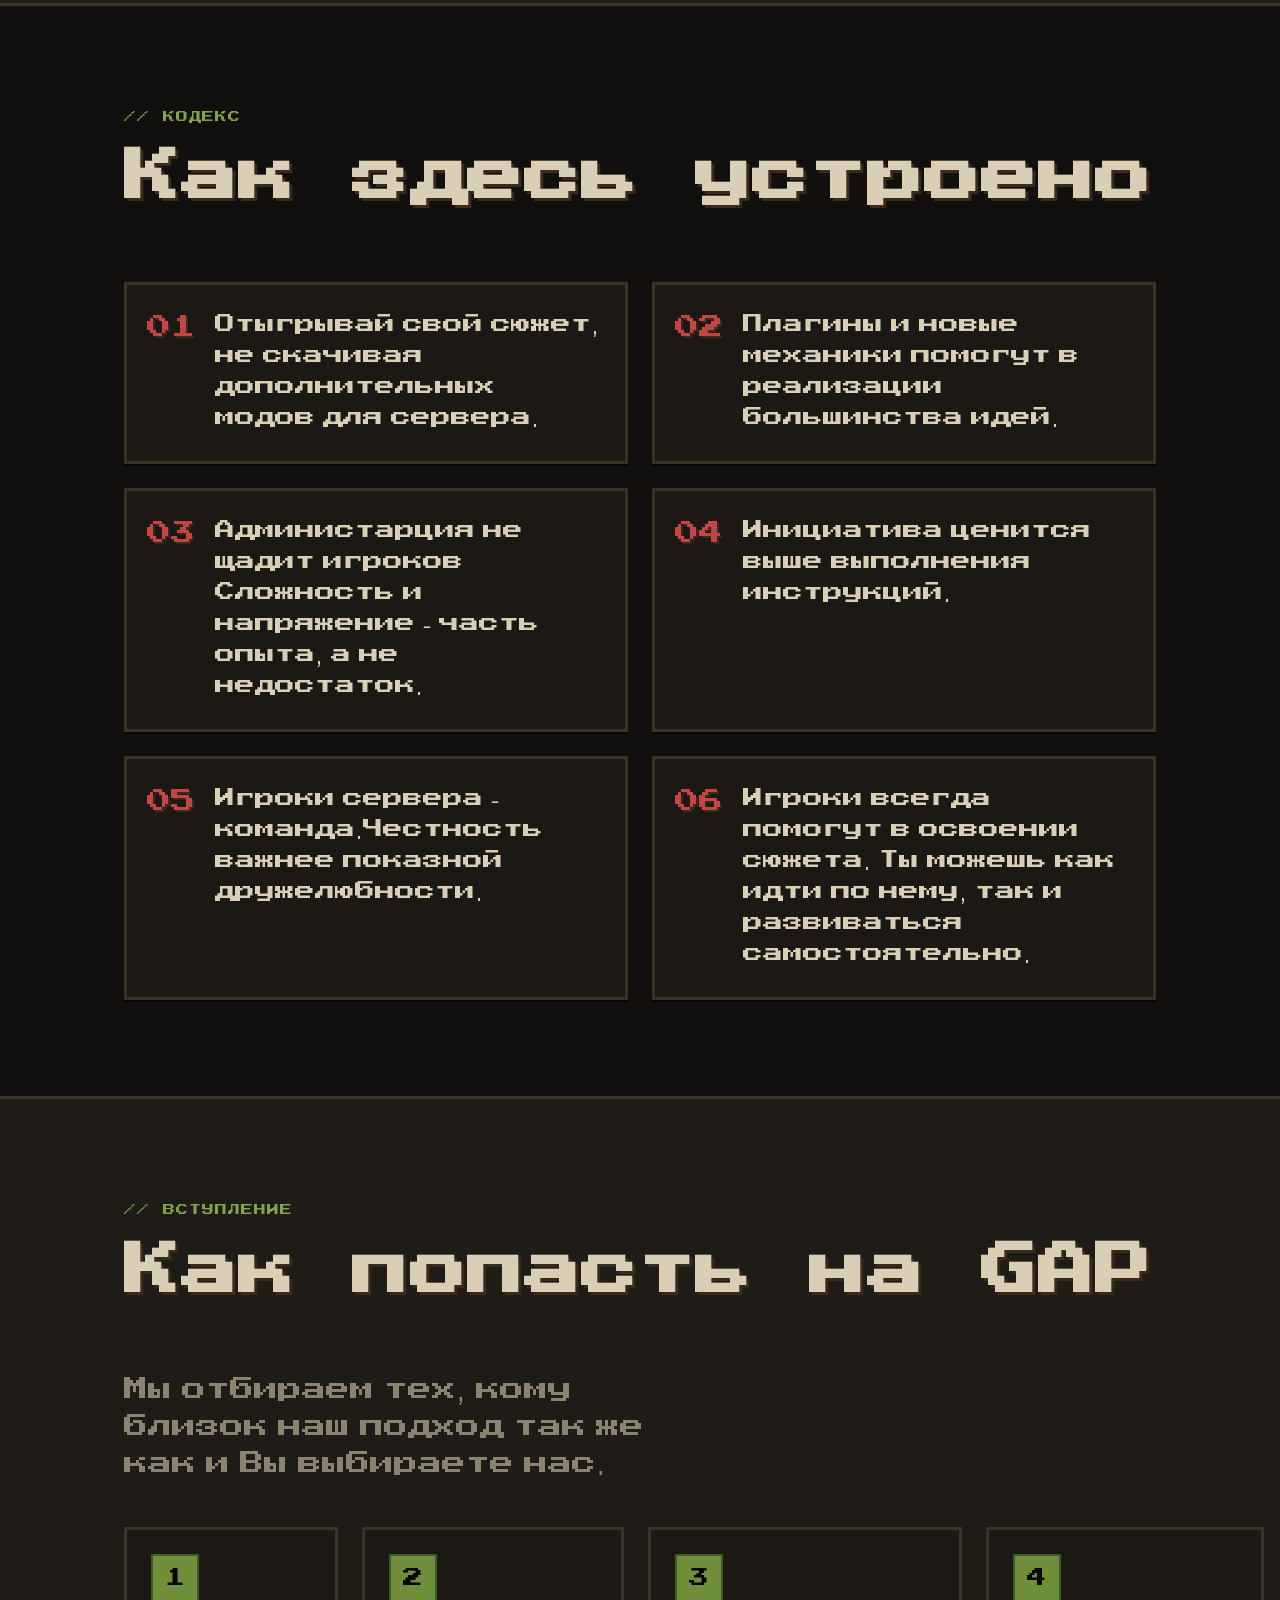
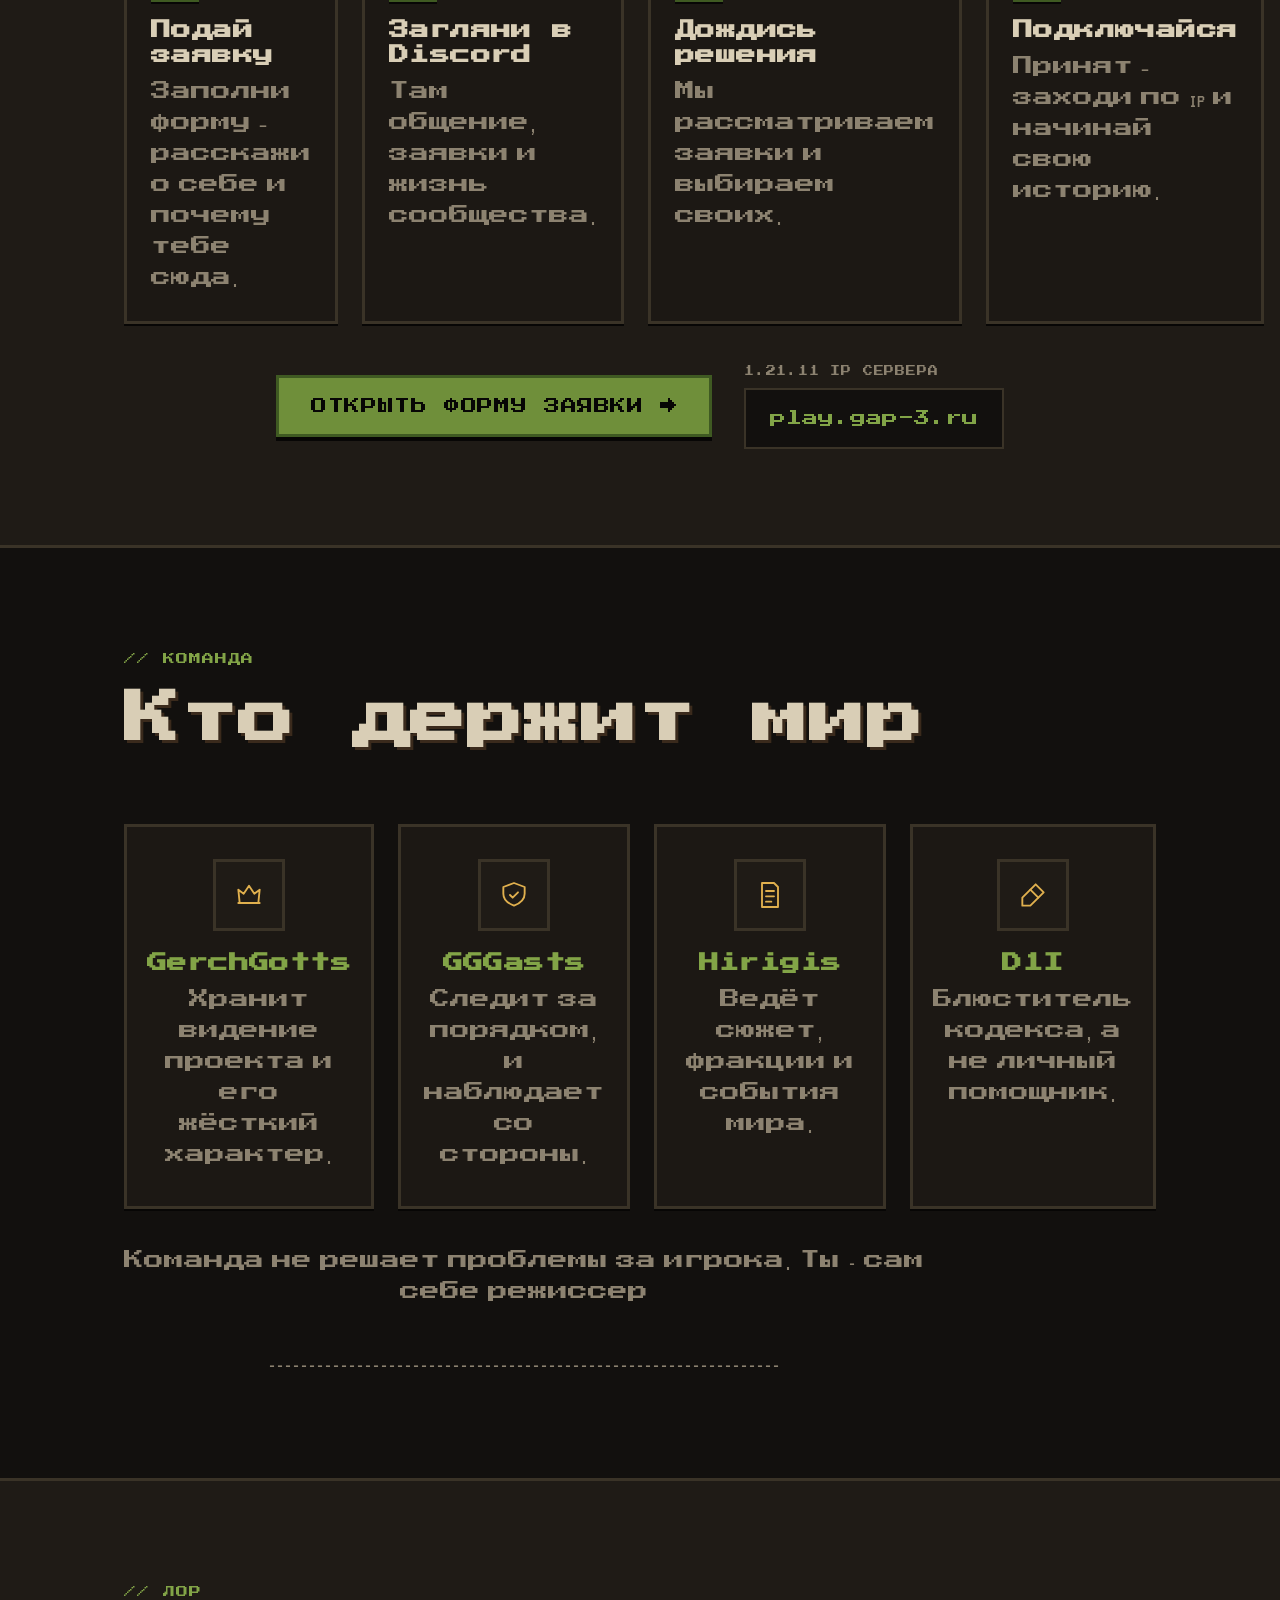
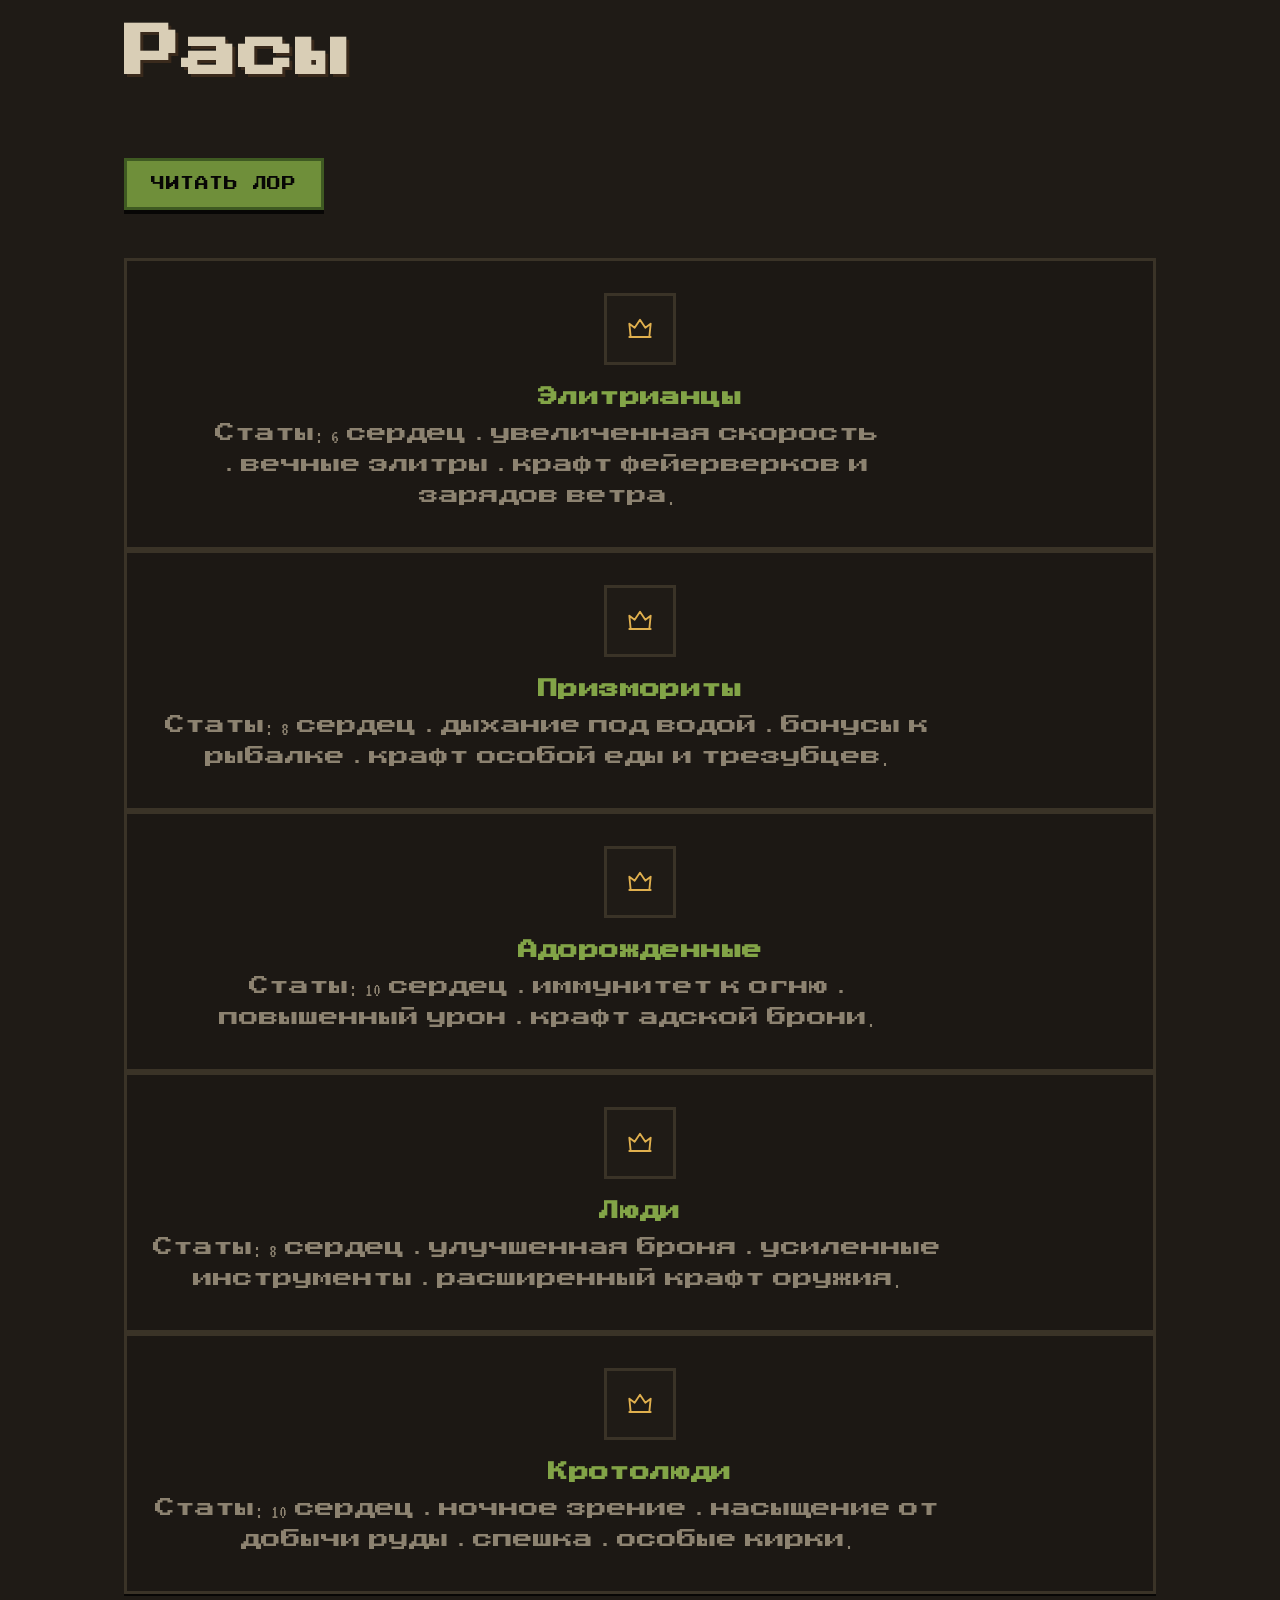
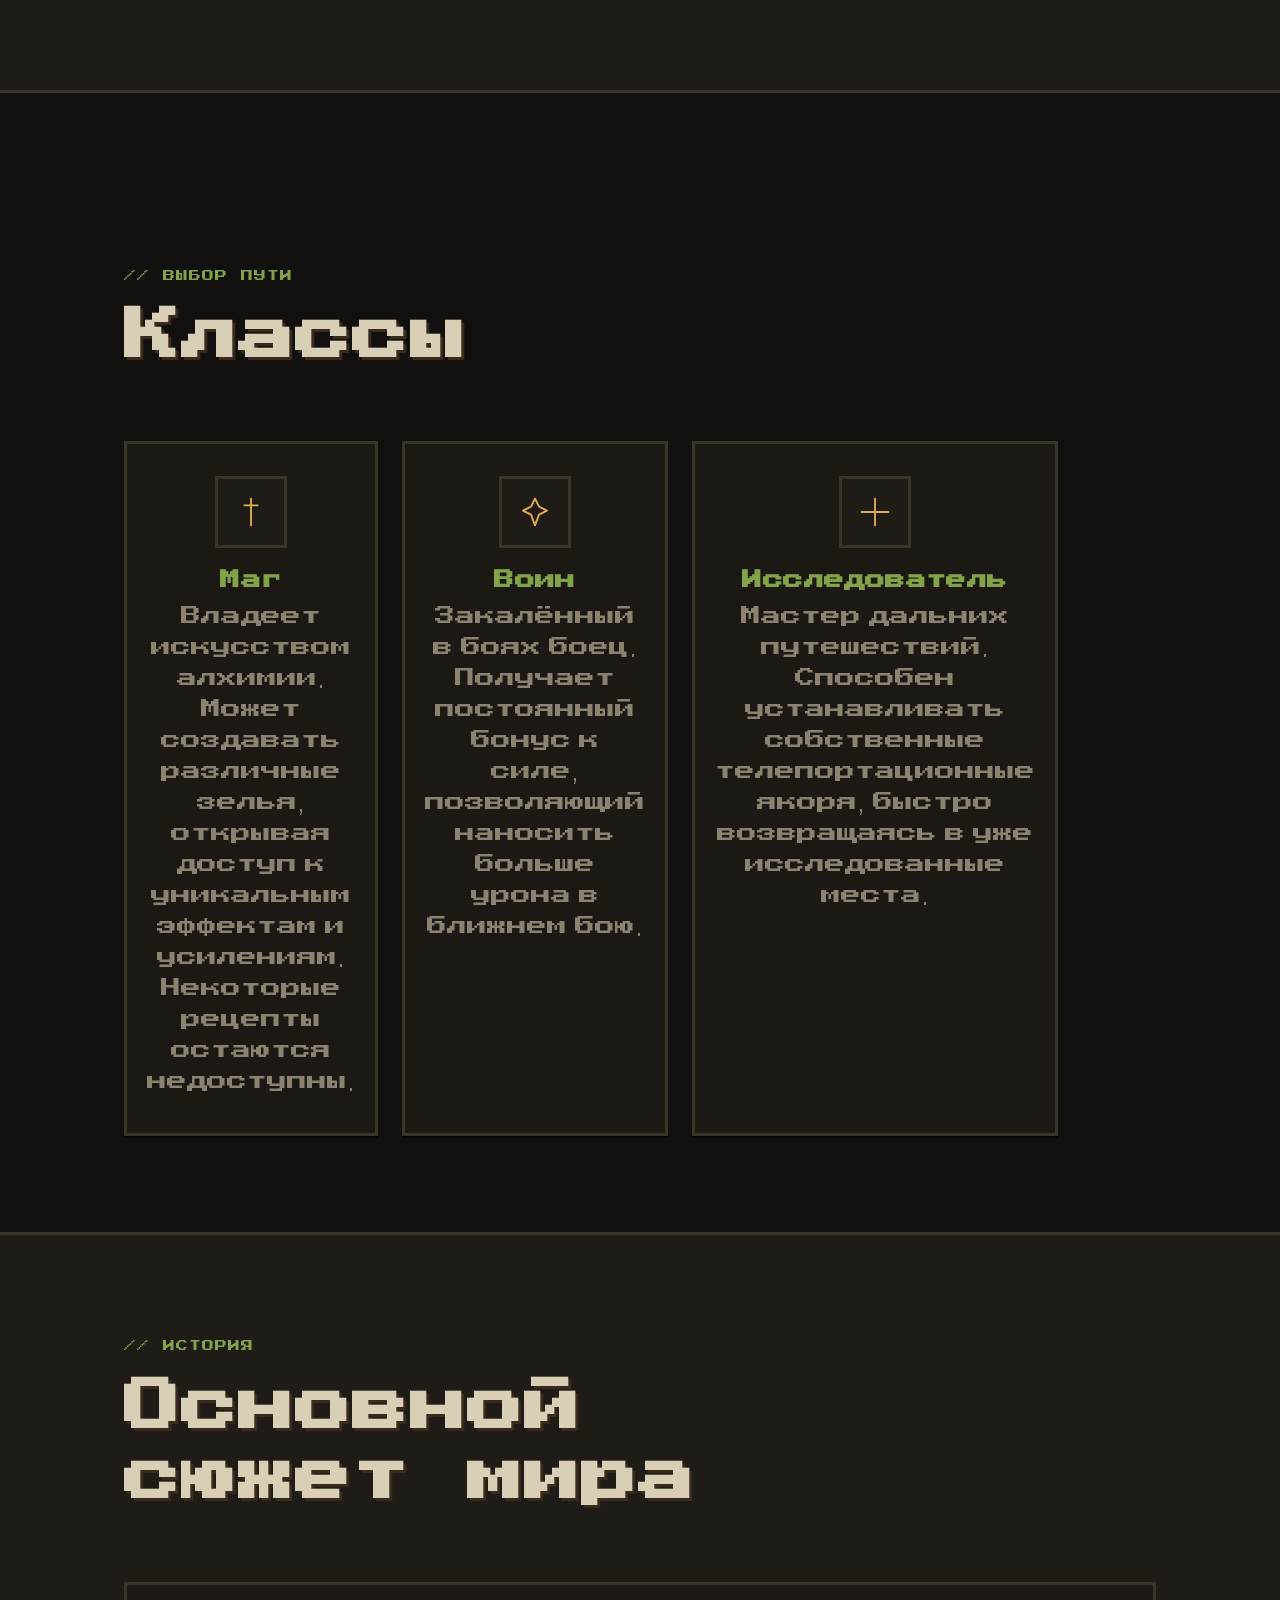
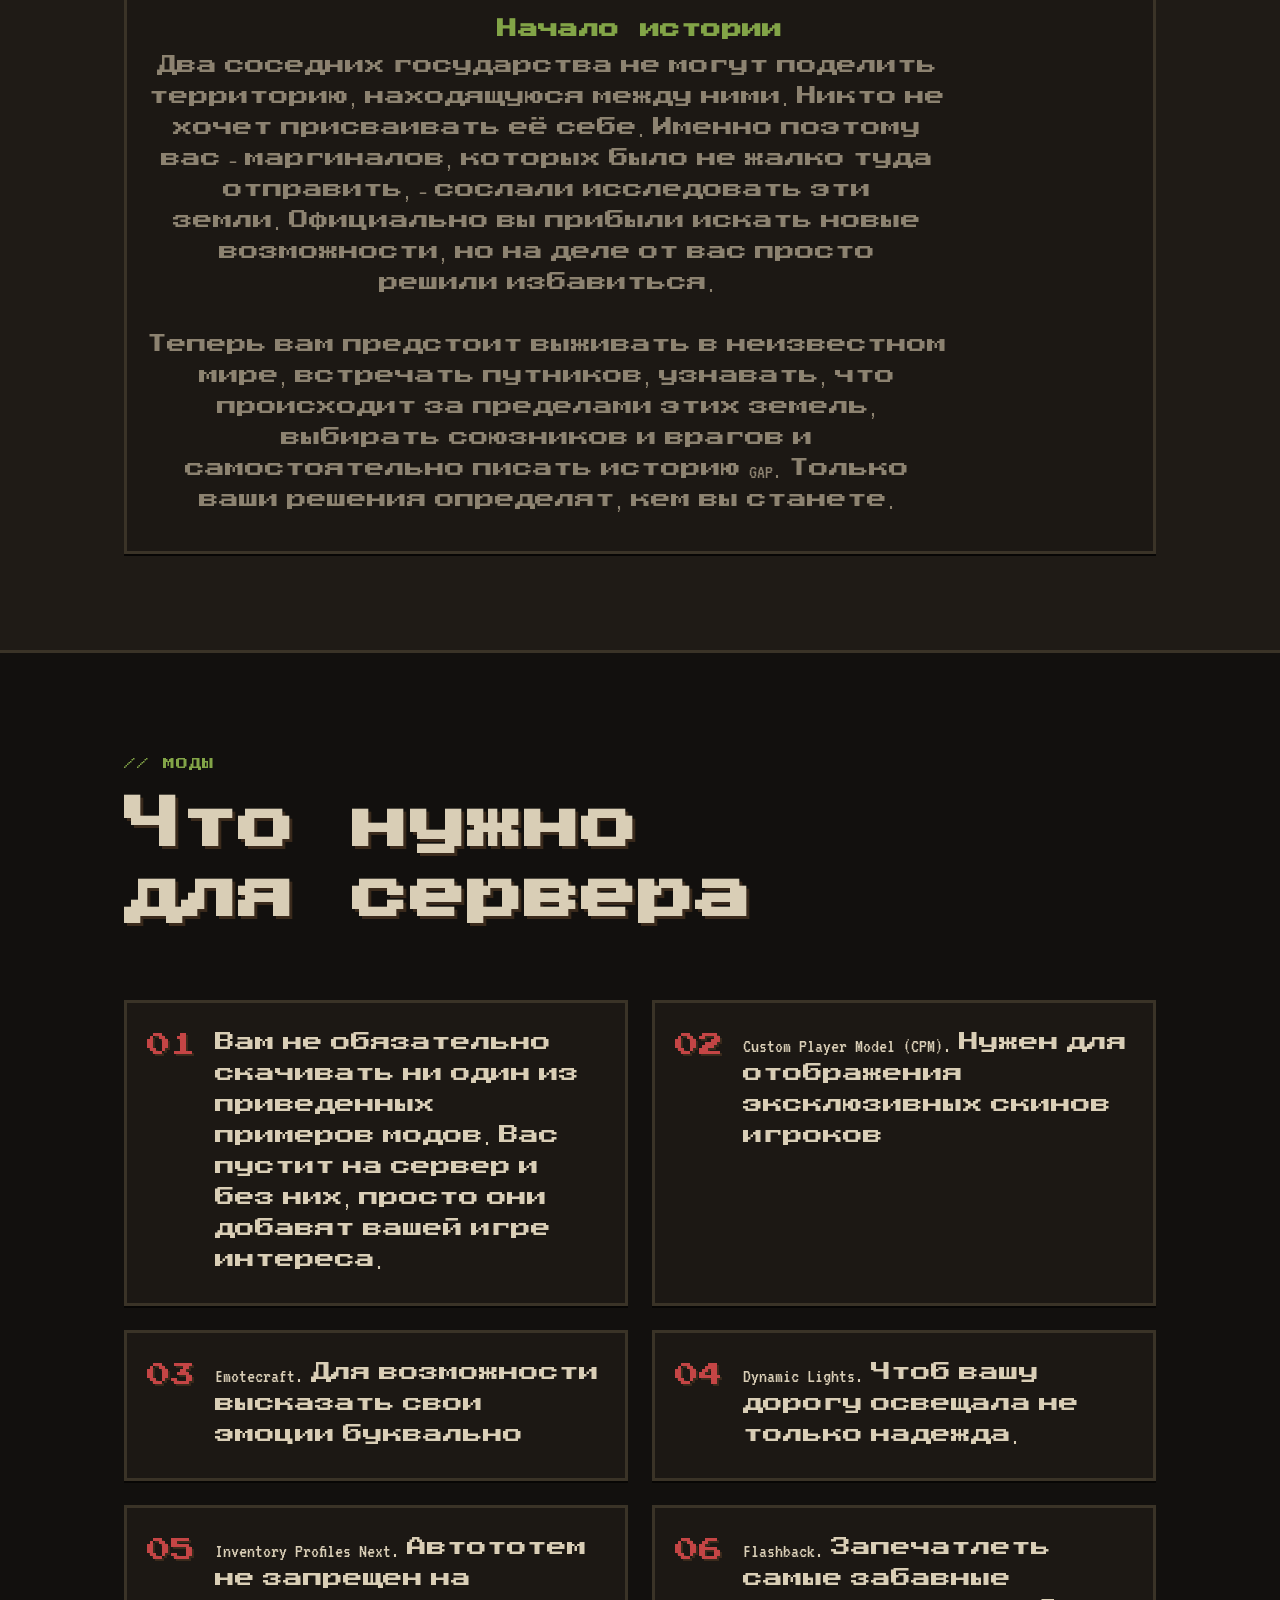
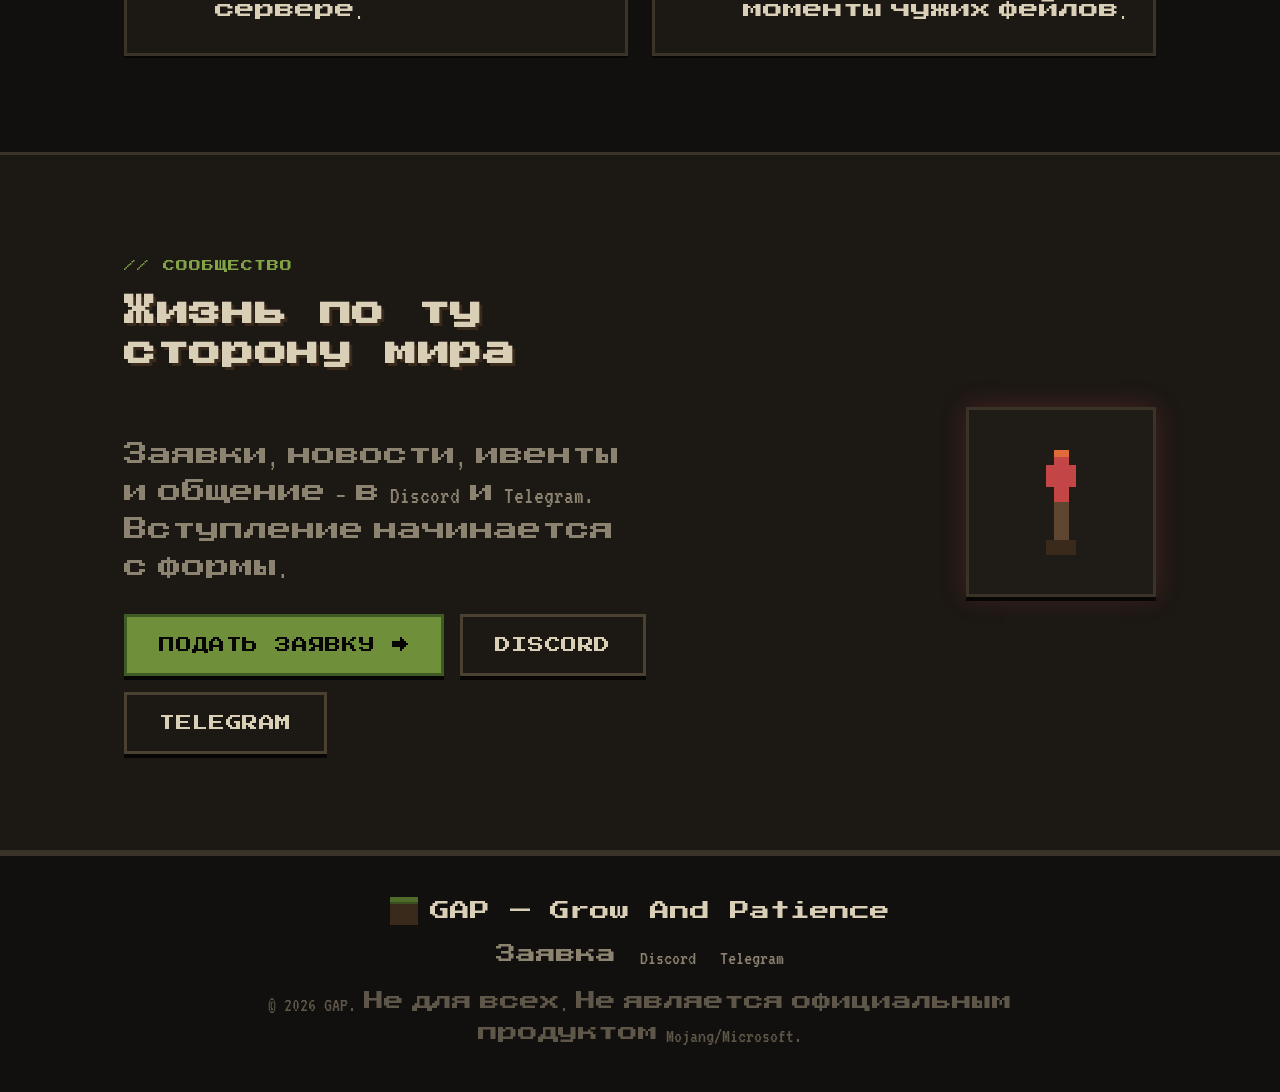
==== commit 586a3975: "Add files via upload" ====
--- a/index.html
+++ b/index.html
@@ -9,12 +9,16 @@
   <meta property="og:description" content="Minecraft-сервер, где ценят самостоятельность, ответственность и уважение, заработанное делом. IP: play.gap-3.ru" />
   <meta property="og:type" content="website" />
   <link rel="icon" type="image/svg+xml" href="favicon.svg" />
+
   <link rel="preconnect" href="https://fonts.googleapis.com" />
   <link rel="preconnect" href="https://fonts.gstatic.com" crossorigin />
   <link href="https://fonts.googleapis.com/css2?family=Press+Start+2P&family=VT323&display=swap" rel="stylesheet" />
+
   <link rel="stylesheet" href="style.css" />
+
 </head>
-<body id="top">
+<body>
+  <!-- ===== Header / Nav ===== -->
   <header class="header" id="header">
     <div class="container header__inner">
       <a href="#top" class="brand" aria-label="GAP — на главную">
@@ -46,24 +50,31 @@
           <li><a href="#klass" class="nav__link">Классы</a></li>
           <li><a href="#his" class="nav__link">Сюжет</a></li>
           <li><a href="#mods" class="nav__link">Моды</a></li>
-          <li><a href="#community" class="nav__link">Сообщество</a></li>
         </ul>
       </nav>
 
       <div class="header__actions">
-        <button class="icon-btn" data-theme-toggle aria-label="Сменить тему" type="button">☾</button>
+        <button class="icon-btn" data-theme-toggle aria-label="Сменить тему" type="button">
+          <svg width="20" height="20" viewBox="0 0 24 24" fill="none" stroke="currentColor" stroke-width="2"></svg>
+        </button>
+        <a href="https://docs.google.com/forms/d/e/1FAIpQLSevTM9x4Nj0kzvw-H3D0Pht1DlA0UzD4wT2avWDO1cuQO0ZNA/viewform?usp=publish-editor" class="btn btn--ghost btn--sm nav__cta" target="_blank" rel="noopener">Заявка</a>
         <a href="https://discord.gg/K4eqBtwQY" class="btn btn--primary btn--sm nav__cta" target="_blank" rel="noopener">Discord</a>
         <button class="nav__toggle" id="navToggle" aria-label="Меню" aria-expanded="false" aria-controls="nav" type="button">
           <span class="nav__toggle-bar"></span>
+          <span class="nav__toggle-bar"></span>
+          <span class="nav__toggle-bar"></span>
         </button>
       </div>
     </div>
   </header>
 
-  <main>
+  <main id="top">
+    <!-- ===== Hero ===== -->
     <section class="hero">
-      <div class="container">
-        <span class="section__kicker"><span aria-hidden="true">✦</span> Сервер Minecraft</span>
+      <div class="hero__sky" aria-hidden="true"></div>
+      <div class="hero__ground" aria-hidden="true"></div>
+      <div class="container hero__inner">
+        <span class="tag"><span class="tag__rune" aria-hidden="true">✦</span> Сервер Minecraft</span>
         <h1 class="hero__title">GAP</h1>
         <p class="hero__stark">Не для всех.</p>
         <p class="hero__subtitle">Grow And Patience — расти и развивайся</p>
@@ -71,11 +82,11 @@
         <div class="server-card" id="serverCard">
           <div class="server-card__status">
             <span class="status-dot" id="statusDot" aria-hidden="true"></span>
-            <span class="status-text" id="statusText">Проверка статуса…</span>
+            <span class="status-text" id="statusText">Игроки</span>
             <span class="status-players" id="statusPlayers"></span>
           </div>
           <div class="server-card__ip">
-            <span class="ip-label">1.21.11 · IP сервера</span>
+            <span class="ip-label">1.21.11 IP сервера</span>
             <code class="ip-value" id="ipValue">play.gap-3.ru</code>
             <button class="btn btn--primary btn--sm" id="copyIp" type="button">Копировать</button>
           </div>
@@ -84,13 +95,17 @@
         <div class="hero__cta">
           <a href="https://docs.google.com/forms/d/e/1FAIpQLSevTM9x4Nj0kzvw-H3D0Pht1DlA0UzD4wT2avWDO1cuQO0ZNA/viewform?usp=publish-editor" class="btn btn--primary" target="_blank" rel="noopener">Подать заявку</a>
           <a href="#join" class="btn btn--ghost">Как попасть</a>
-          <a href="chronicles.html" class="btn btn--ghost">Хроники</a>
-        </div>
-
+        </div>
         <span class="copy-toast" id="copyToast" role="status" aria-live="polite">IP скопирован</span>
       </div>
+             <div class="hero__cta">
+      <a href="chronicles.html" class="btn btn--ghost">
+    Хроники
+</a>
+ </div>
     </section>
 
+    <!-- ===== Manifesto ===== -->
     <section class="section" id="about">
       <div class="container">
         <header class="section__head">
@@ -99,27 +114,38 @@
         </header>
         <div class="about__grid">
           <p class="about__lead">
-            <em>GAP</em> — здесь нет искусственного комфорта и постоянных наград.
+            <em>GAP</em> — Здесь нет искусственного комфорта и постоянных
+            наград.
             <em>Если такой вариант вам не подходит — это нормально.</em>
           </p>
           <div class="about__cards">
             <article class="about-card">
-              <h3 class="about-card__title">Самостоятельность</h3>
-              <p>Игрок сам исследует мир и принимает решения.</p>
+              <span class="about-card__icon"><svg viewBox="0 0 24 24" fill="none" stroke="currentColor" stroke-width="1.5" stroke-linecap="round" stroke-linejoin="round"><path d="M12 21V10"/><path d="M12 14C8 14 5 11 5 7c4 0 7 3 7 7Z"/><path d="M12 12c0-4 3-7 7-7 0 4-3 7-7 7Z"/></svg></span>
+              <div>
+                <h3 class="about-card__title">Самостоятельность</h3>
+                <p>Игрок сам исследует мир и принимает решения. Никто не ведёт за руку и не подсказывает каждый шаг.</p>
+              </div>
             </article>
             <article class="about-card">
-              <h3 class="about-card__title">Ответственность</h3>
-              <p>Репутацию определяют действия. Уважение не выдают заранее.</p>
+              <span class="about-card__icon"><svg viewBox="0 0 24 24" fill="none" stroke="currentColor" stroke-width="1.5" stroke-linecap="round" stroke-linejoin="round"><path d="M12 3 4 6v6c0 4 3 7 8 9 5-2 8-5 8-9V6Z"/><path d="M9 12l2 2 4-4"/></svg></span>
+              <div>
+                <h3 class="about-card__title">Ответственность</h3>
+                <p>Репутацию определяют действия. Уважение не выдают заранее — его зарабатывают.</p>
+              </div>
             </article>
             <article class="about-card">
-              <h3 class="about-card__title">Инициатива</h3>
-              <p>Инициатива ценится выше слепого выполнения инструкций.</p>
+              <span class="about-card__icon"><svg viewBox="0 0 24 24" fill="none" stroke="currentColor" stroke-width="1.5" stroke-linecap="round" stroke-linejoin="round"><path d="M13 2 4 14h7l-1 8 9-12h-7Z"/></svg></span>
+              <div>
+                <h3 class="about-card__title">Инициатива</h3>
+                <p>Инициатива ценится выше слепого выполнения инструкций. Делай — а не жди, когда подскажут.</p>
+              </div>
             </article>
           </div>
         </div>
       </div>
     </section>
 
+    <!-- ===== Game modes ===== -->
     <section class="section section--alt" id="modes">
       <div class="container">
         <header class="section__head">
@@ -130,7 +156,7 @@
           <article class="mode-card">
             <div class="mode-card__bar mode-card__bar--moss"></div>
             <h3 class="mode-card__title">Выживание</h3>
-            <p>Честное выживание без искусственного баланса.</p>
+            <p>Честное выживание без искусственного баланса. Добывай ресурсы, защищай своё и договаривайся с соседями. Спасать тебя никто не придёт.</p>
             <ul class="mode-card__list" role="list">
               <li>Без автоспасения</li>
               <li>Никакой защищенности</li>
@@ -140,7 +166,7 @@
           <article class="mode-card">
             <div class="mode-card__bar mode-card__bar--blood"></div>
             <h3 class="mode-card__title">Лор</h3>
-            <p>Сюжет, фракции и события формируют мир.</p>
+            <p>Сюжет, фракции и события формируют мир. Твои решения влияют на историю сервера.</p>
             <ul class="mode-card__list" role="list">
               <li>Сюжетные ивенты</li>
               <li>Фракции и союзы</li>
@@ -151,6 +177,7 @@
       </div>
     </section>
 
+    <!-- ===== Code / Кодекс ===== -->
     <section class="section" id="code">
       <div class="container">
         <header class="section__head">
@@ -160,22 +187,22 @@
         <ol class="rules">
           <li class="rule"><span class="rule__num">01</span><p>Отыгрывай свой сюжет, не скачивая дополнительных модов для сервера.</p></li>
           <li class="rule"><span class="rule__num">02</span><p>Плагины и новые механики помогут в реализации большинства идей.</p></li>
-          <li class="rule"><span class="rule__num">03</span><p>Администрация не щадит игроков. Сложность и напряжение — часть опыта, а не недостаток.</p></li>
+          <li class="rule"><span class="rule__num">03</span><p>Администарция не щадит игроков Сложность и напряжение — часть опыта, а не недостаток.</p></li>
           <li class="rule"><span class="rule__num">04</span><p>Инициатива ценится выше выполнения инструкций.</p></li>
-          <li class="rule"><span class="rule__num">05</span><p>Игроки сервера — команда. Честность важнее показной дружелюбности.</p></li>
-          <li class="rule"><span class="rule__num">06</span><p>Игроки всегда помогут в освоении сюжета.</p></li>
+          <li class="rule"><span class="rule__num">05</span><p>Игроки сервера — команда.Честность важнее показной дружелюбности.</p></li>
+          <li class="rule"><span class="rule__num">06</span><p>Игроки всегда помогут в освоении сюжета. Ты можешь как идти по нему, так и развиваться самостоятельно.</p></li>
         </ol>
       </div>
     </section>
 
+    <!-- ===== Join ===== -->
     <section class="section section--alt" id="join">
       <div class="container">
         <header class="section__head">
           <span class="section__kicker">// Вступление</span>
           <h2 class="section__title">Как попасть на GAP</h2>
         </header>
-        <p class="join__intro">Мы отбираем тех, кому близок наш подход, так же как и вы выбираете нас.</p>
-
+        <p class="join__intro">Мы отбираем тех, кому близок наш подход так же как и Вы выбираете нас.</p>
         <ol class="steps">
           <li class="step">
             <span class="step__num">1</span>
@@ -198,17 +225,20 @@
             <p>Принят — заходи по IP и начинай свою историю.</p>
           </li>
         </ol>
-
         <div class="join__actions">
           <a href="https://docs.google.com/forms/d/e/1FAIpQLSevTM9x4Nj0kzvw-H3D0Pht1DlA0UzD4wT2avWDO1cuQO0ZNA/viewform?usp=publish-editor" class="btn btn--primary btn--lg" target="_blank" rel="noopener">Открыть форму заявки →</a>
-          <div class="join__ip">
-            <span class="ip-label">1.21.11 · IP сервера</span>
-            <code class="ip-value ip-value--lg">play.gap-3.ru</code>
+<div class="join__ip">
+    <span class="ip-label">1.21.11 IP сервера</span>
+    <code class="ip-value ip-value--lg" style="font-size:1rem;">
+        play.gap-3.ru
+    </code>
+</div>
           </div>
         </div>
       </div>
     </section>
 
+    <!-- ===== Team / Staff ===== -->
     <section class="section" id="team">
       <div class="container">
         <header class="section__head">
@@ -217,94 +247,221 @@
         </header>
         <div class="team__grid">
           <article class="staff-card">
+            <div class="staff-card__avatar"><svg viewBox="0 0 24 24" fill="none" stroke="currentColor" stroke-width="1.4" stroke-linecap="round" stroke-linejoin="round"><path d="M4 18h16"/><path d="M5 18 4 8l4 3 4-6 4 6 4-3-1 10"/></svg></div>
             <h3 class="staff-card__role">GerchGotts</h3>
             <p class="staff-card__desc">Хранит видение проекта и его жёсткий характер.</p>
           </article>
           <article class="staff-card">
+            <div class="staff-card__avatar"><svg viewBox="0 0 24 24" fill="none" stroke="currentColor" stroke-width="1.4" stroke-linecap="round" stroke-linejoin="round"><path d="M12 3 4 6v5c0 4 3 7 8 9 5-2 8-5 8-9V6Z"/><path d="M9 12l2 2 4-4"/></svg></div>
             <h3 class="staff-card__role">GGGasts</h3>
-            <p class="staff-card__desc">Следит за порядком и наблюдает со стороны.</p>
+            <p class="staff-card__desc">Следит за порядком, и наблюдает со стороны.</p>
           </article>
           <article class="staff-card">
+            <div class="staff-card__avatar"><svg viewBox="0 0 24 24" fill="none" stroke="currentColor" stroke-width="1.4" stroke-linecap="round" stroke-linejoin="round"><path d="M6 3h9l3 3v15H6Z"/><path d="M9 9h6M9 13h6M9 17h4"/></svg></div>
             <h3 class="staff-card__role">Hirigis</h3>
             <p class="staff-card__desc">Ведёт сюжет, фракции и события мира.</p>
           </article>
           <article class="staff-card">
+            <div class="staff-card__avatar"><svg viewBox="0 0 24 24" fill="none" stroke="currentColor" stroke-width="1.4" stroke-linecap="round" stroke-linejoin="round"><path d="M14 4 4 14v6h6L20 10Z"/><path d="m10 8 6 6"/></svg></div>
             <h3 class="staff-card__role">D1I</h3>
             <p class="staff-card__desc">Блюститель кодекса, а не личный помощник.</p>
           </article>
         </div>
-        <p class="team__note">Команда не решает проблемы за игрока. Ты сам себе режиссёр.</p>
+        <p class="team__note">Команда не решает проблемы за игрока. Ты - сам себе режиссер</p>
+        <p class="team__note">----------------------------------------------------------------</p>
       </div>
     </section>
 
-    <section class="section section--alt" id="lors">
-      <div class="container">
+     <!-- ===== lors ===== -->
+<section class="section section--alt" id="lors"> 
+    <div class="container">
+
         <header class="section__head">
-          <span class="section__kicker">// Лор</span>
-          <h2 class="section__title">Расы</h2>
-          <a href="lors.html" class="btn btn--primary">Читать лор</a>
+            <span class="section__kicker">// Лор</span>
+            <h2 class="section__title">Расы</h2>
+          <a href="lors.html" class="btn btn--primary">
+     Читать лор
+</a>
         </header>
+
         <div class="team__grid">
-          <article class="staff-card"><h3 class="staff-card__role">Элитрианцы</h3><p class="staff-card__desc">6 сердец, скорость, элитры.</p></article>
-          <article class="staff-card"><h3 class="staff-card__role">Призмориты</h3><p class="staff-card__desc">Вода, рыбалка, трезубцы.</p></article>
-          <article class="staff-card"><h3 class="staff-card__role">Адорожденные</h3><p class="staff-card__desc">Огонь, сила, адская броня.</p></article>
-          <article class="staff-card"><h3 class="staff-card__role">Люди</h3><p class="staff-card__desc">Броня, инструменты, кузня.</p></article>
-          <article class="staff-card"><h3 class="staff-card__role">Кротолюди</h3><p class="staff-card__desc">Ночь, руда, спешка.</p></article>
-        </div>
-      </div>
-    </section>
-
-    <section class="section" id="klass">
-      <div class="container">
-        <header class="section__head">
-          <span class="section__kicker">// Выбор пути</span>
-          <h2 class="section__title">Классы</h2>
-        </header>
-        <div class="team__grid">
-          <article class="staff-card"><h3 class="staff-card__role">Маг</h3><p class="staff-card__desc">Алхимия, зелья и усиления.</p></article>
-          <article class="staff-card"><h3 class="staff-card__role">Воин</h3><p class="staff-card__desc">Постоянный бонус к силе ближнего боя.</p></article>
-          <article class="staff-card"><h3 class="staff-card__role">Исследователь</h3><p class="staff-card__desc">Телепортационные якоря и дальние путешествия.</p></article>
-        </div>
-      </div>
-    </section>
-
-    <section class="section section--alt" id="his">
-      <div class="container">
-        <header class="section__head">
-          <span class="section__kicker">// История</span>
-          <h2 class="section__title">Основной сюжет мира</h2>
-        </header>
-        <article class="chapter">
-          <h3>Начало истории</h3>
-          <p>Два соседних государства не могут поделить территорию, находящуюся между ними. Именно поэтому вас — маргиналов, которых было не жалко туда отправить, — сослали исследовать эти земли.</p>
-          <p>Теперь вам предстоит выживать в неизвестном мире, встречать путников, выбирать союзников и врагов и самостоятельно писать историю GAP.</p>
-        </article>
-      </div>
-    </section>
-
+
+    </header>
+      </div>
+        <div>
+      <article class="staff-card">
+        <div class="staff-card__avatar">
+          <svg viewBox="0 0 24 24" fill="none" stroke="currentColor" stroke-width="1.4" stroke-linecap="round" stroke-linejoin="round">
+            <path d="M4 18h16"/>
+            <path d="M5 18 4 8l4 3 4-6 4 6 4-3-1 10"/>
+          </svg>
+        </div>
+        <div>
+          <h3 class="staff-card__role">Элитрианцы</h3>
+          <p class="staff-card__desc">
+            Статы: 6 сердец • увеличенная скорость • вечные элитры • крафт фейерверков и зарядов ветра.
+          </p>
+        </div>
+      </article>
+
+      <article class="staff-card">
+        <div class="staff-card__avatar">
+          <svg viewBox="0 0 24 24" fill="none" stroke="currentColor" stroke-width="1.4" stroke-linecap="round" stroke-linejoin="round">
+            <path d="M4 18h16"/>
+            <path d="M5 18 4 8l4 3 4-6 4 6 4-3-1 10"/>
+          </svg>
+        </div>
+        <div>
+          <h3 class="staff-card__role">Призмориты</h3>
+          <p class="staff-card__desc">
+            Статы: 8 сердец • дыхание под водой • бонусы к рыбалке • крафт особой еды и трезубцев.
+          </p>
+        </div>
+      </article>
+
+      <article class="staff-card">
+        <div class="staff-card__avatar">
+          <svg viewBox="0 0 24 24" fill="none" stroke="currentColor" stroke-width="1.4" stroke-linecap="round" stroke-linejoin="round">
+            <path d="M4 18h16"/>
+            <path d="M5 18 4 8l4 3 4-6 4 6 4-3-1 10"/>
+          </svg>
+        </div>
+        <div>
+          <h3 class="staff-card__role">Адорожденные</h3>
+          <p class="staff-card__desc">
+            Статы: 10 сердец • иммунитет к огню • повышенный урон • крафт адской брони.
+          </p>
+        </div>
+      </article>
+
+      <article class="staff-card">
+        <div class="staff-card__avatar">
+          <svg viewBox="0 0 24 24" fill="none" stroke="currentColor" stroke-width="1.4" stroke-linecap="round" stroke-linejoin="round">
+            <path d="M4 18h16"/>
+            <path d="M5 18 4 8l4 3 4-6 4 6 4-3-1 10"/>
+          </svg>
+        </div>
+        <div>
+          <h3 class="staff-card__role">Люди</h3>
+          <p class="staff-card__desc">
+            Статы: 8 сердец • улучшенная броня • усиленные инструменты • расширенный крафт оружия.
+          </p>
+        </div>
+      </article>
+
+      <article class="staff-card">
+        <div class="staff-card__avatar">
+          <svg viewBox="0 0 24 24" fill="none" stroke="currentColor" stroke-width="1.4" stroke-linecap="round" stroke-linejoin="round">
+            <path d="M4 18h16"/>
+            <path d="M5 18 4 8l4 3 4-6 4 6 4-3-1 10"/>
+          </svg>
+        </div>
+        <div>
+          <h3 class="staff-card__role">Кротолюди</h3>
+          <p class="staff-card__desc">
+            Статы: 10 сердец • ночное зрение • насыщение от добычи руды • спешка • особые кирки.
+          </p>
+        </div>
+      </article>
+
+    </div>
+</section> 
+      <!-- ===== klass ===== -->
+      <section class="section" id="klass">
+    <div class="container">
+
+<header class="section__head" style="margin-top:72px">
+    <span class="section__kicker">// Выбор пути</span>
+    <h2 class="section__title">Классы</h2>
+</header>
+
+<div class="team__grid">
+
+    <article class="staff-card">
+        <div class="staff-card__avatar">
+            <svg viewBox="0 0 24 24" fill="none" stroke="currentColor" stroke-width="1.4" stroke-linecap="round" stroke-linejoin="round">
+                <path d="M12 2v20"/>
+                <path d="M7 7h10"/>
+            </svg>
+        </div>
+        <h3 class="staff-card__role">Маг</h3>
+        <p class="staff-card__desc">
+            Владеет искусством алхимии. Может создавать различные зелья, открывая доступ к уникальным эффектам и усилениям. Некоторые рецепты остаются недоступны.
+        </p>
+    </article>
+
+    <article class="staff-card">
+        <div class="staff-card__avatar">
+            <svg viewBox="0 0 24 24" fill="none" stroke="currentColor" stroke-width="1.4" stroke-linecap="round" stroke-linejoin="round">
+                <path d="M12 2l3 6 6 3-6 3-3 8-3-8-6-3 6-3z"/>
+            </svg>
+        </div>
+        <h3 class="staff-card__role">Воин</h3>
+        <p class="staff-card__desc">
+            Закалённый в боях боец. Получает постоянный бонус к силе, позволяющий наносить больше урона в ближнем бою.
+        </p>
+    </article>
+
+    <article class="staff-card">
+        <div class="staff-card__avatar">
+            <svg viewBox="0 0 24 24" fill="none" stroke="currentColor" stroke-width="1.4" stroke-linecap="round" stroke-linejoin="round">
+                <path d="M12 2v20"/>
+                <path d="M2 12h20"/>
+            </svg>
+        </div>
+        <h3 class="staff-card__role">Исследователь</h3>
+        <p class="staff-card__desc">
+            Мастер дальних путешествий. Способен устанавливать собственные телепортационные якоря, быстро возвращаясь в уже исследованные места.
+        </p>
+    </article>
+
+</div>
+</section> 
+
+   <!-- ===== history ===== -->
+<section class="section section--alt" id="his">
+  <div class="container">
+
+    <header class="section__head">
+      <span class="section__kicker">// История</span>
+      <h2 class="section__title">Основной сюжет мира</h2>
+    </header>
+
+    <article class="staff-card">
+      <h3 class="staff-card__role">Начало истории</h3>
+      <p class="staff-card__desc">
+        Два соседних государства не могут поделить территорию, находящуюся между ними. Никто не хочет присваивать её себе. Именно поэтому вас — маргиналов, которых было не жалко туда отправить, — сослали исследовать эти земли. Официально вы прибыли искать новые возможности, но на деле от вас просто решили избавиться.
+        <br><br>
+        Теперь вам предстоит выживать в неизвестном мире, встречать путников, узнавать, что происходит за пределами этих земель, выбирать союзников и врагов и самостоятельно писать историю GAP. Только ваши решения определят, кем вы станете.
+      </p>
+    </article>
+
+  </div>
+</section>
+ <!-- ===== mods ===== -->
     <section class="section" id="mods">
       <div class="container">
         <header class="section__head">
-          <span class="section__kicker">// Моды</span>
+          <span class="section__kicker">// моды</span>
           <h2 class="section__title">Что нужно для сервера</h2>
         </header>
-        <ul class="rules">
-          <li class="rule"><span class="rule__num">01</span><p>Вам не обязательно скачивать ни один из приведенных примеров модов.</p></li>
-          <li class="rule"><span class="rule__num">02</span><p>Custom Player Model (CPM). Нужен для отображения эксклюзивных скинов игроков.</p></li>
-          <li class="rule"><span class="rule__num">03</span><p>Emotecraft. Для возможности выразить свои эмоции буквально.</p></li>
+        <div class="rules">
+          <li class="rule"><span class="rule__num">01</span><p>Вам не обязательно скачивать ни один из приведенных примеров модов. Вас пустит на сервер и без них, просто они добавят вашей игре интереса.</p></li>
+          <li class="rule"><span class="rule__num">02</span><p>Custom Player Model (CPM). Нужен для отображения эксклюзивных скинов игроков</p></li>
+          <li class="rule"><span class="rule__num">03</span><p>Emotecraft. Для возможности высказать свои эмоции буквально</p></li>
           <li class="rule"><span class="rule__num">04</span><p>Dynamic Lights. Чтоб вашу дорогу освещала не только надежда.</p></li>
-          <li class="rule"><span class="rule__num">05</span><p>Inventory Profiles Next. Автототем не запрещён на сервере.</p></li>
+          <li class="rule"><span class="rule__num">05</span><p>Inventory Profiles Next. Автототем не запрещен на сервере.</p></li>
           <li class="rule"><span class="rule__num">06</span><p>Flashback. Запечатлеть самые забавные моменты чужих фейлов.</p></li>
-        </ul>
+        </div>
       </div>
     </section>
-
+    <!-- ===== Community ===== -->
     <section class="section community" id="community">
       <div class="container community__inner">
         <div class="community__text">
           <span class="section__kicker">// Сообщество</span>
           <h2 class="section__title">Жизнь по ту сторону мира</h2>
-          <p>Заявки, новости, ивенты и общение — в Discord и Telegram.</p>
+          <p>Заявки, новости, ивенты и общение — в Discord и Telegram. Вступление начинается с формы.</p>
           <div class="community__cta">
             <a href="https://docs.google.com/forms/d/e/1FAIpQLSevTM9x4Nj0kzvw-H3D0Pht1DlA0UzD4wT2avWDO1cuQO0ZNA/viewform?usp=publish-editor" class="btn btn--primary btn--lg" target="_blank" rel="noopener">Подать заявку →</a>
             <a href="https://discord.gg/K4eqBtwQY" class="btn btn--ghost btn--lg" target="_blank" rel="noopener">Discord</a>
@@ -324,6 +481,7 @@
     </section>
   </main>
 
+  <!-- ===== Footer ===== -->
   <footer class="footer">
     <div class="container footer__inner">
       <div class="footer__brand">
--- a/style.css
+++ b/style.css
@@ -1,14 +1,22 @@
-:root {
-  --color-bg: #0d0b10;
-  --color-bg-2: #14111a;
-  --color-surface: #1a1620;
-  --color-surface-2: #221d2a;
+/* =========================================================
+   GAP — Grow And Patience
+   Grim dark Minecraft / pixel aesthetic. Dark-first.
+   ========================================================= */
+
+/* ---------- Design Tokens ---------- */
+:root,
+[data-theme='dark'] {
+  --color-bg: #12100e;
+  --color-bg-2: #16130f;
+  --color-surface: #1c1814;
+  --color-surface-2: #241f19;
+  --color-surface-offset: #1f1b16;
   --color-divider: #2e2820;
   --color-border: #3a3327;
   --color-border-strong: #4a4133;
 
-  --color-text: #e4d9c1;
-  --color-text-muted: #9c9180;
+ --color-text: #d9ceb6;
+  --color-text-muted: #8c8270;
   --color-text-faint: #5e5648;
 
   --color-moss: #6f8f3a;
@@ -23,36 +31,26 @@
   --color-ember: #c25e1c;
   --color-online: #6f8f3e;
 
-  --shadow-pixel: 0 4px 0 0 #000;
-  --shadow-pixel-sm: 0 2px 0 0 #000;
-
-  --font-display: "Press Start 2P", monospace;
-  --font-body: "VT323", monospace;
-
-  --text-base: 1.25rem;
-  --text-lg: 1.5rem;
-
-  --space-2: 0.5rem;
-  --space-3: 0.75rem;
-  --space-4: 1rem;
-  --space-5: 1.25rem;
-  --space-6: 1.5rem;
-  --space-8: 2rem;
-  --space-10: 2.5rem;
-  --space-12: 3rem;
-  --space-16: 4rem;
-  --space-20: 5rem;
-
-  --content-default: 1080px;
-  --radius: 0;
-  --transition: 140ms steps(4);
-}
-
-[data-theme="light"] {
+  --color-primary: var(--color-moss);
+  --color-primary-hover: var(--color-moss-hover);
+
+  --shadow-pixel: 0 4px 0 0 #070605;
+  --shadow-pixel-sm: 0 2px 0 0 #070605;
+  --hero-sky-1: #0a0908;
+  --hero-sky-2: #1c1810;
+  --hero-glow: rgba(194,94,28,0.18);
+  --hero-floor-1: #3a2a1c;
+  --hero-floor-2: #241810;
+  --title-color: #e8dcbf;
+  --title-glow: rgba(224,176,78,0.4);
+}
+
+[data-theme='light'] {
   --color-bg: #cfc4a8;
   --color-bg-2: #c8bca0;
   --color-surface: #ddd2b2;
   --color-surface-2: #e4dbc0;
+  --color-surface-offset: #d6caaa;
   --color-divider: #b8ac88;
   --color-border: #9c8c62;
   --color-border-strong: #7e6e48;
@@ -64,28 +62,55 @@
   --color-moss: #4a6b22;
   --color-moss-hover: #3f5a1e;
   --color-moss-dark: #324a18;
+  --color-dirt: #5e4630;
+  --color-dirt-dark: #3a2a1c;
   --color-blood: #7a2222;
   --color-blood-bright: #9b3030;
   --color-gold: #8a5a18;
   --color-gold-bright: #a06a1c;
   --color-ember: #a8531a;
   --color-online: #3f5a26;
-}
-
-*,
-*::before,
-*::after {
-  box-sizing: border-box;
-  margin: 0;
-  padding: 0;
-  border-radius: var(--radius);
-}
+
+  --color-primary: var(--color-moss);
+  --color-primary-hover: var(--color-moss-hover);
+
+  --shadow-pixel: 0 4px 0 0 rgba(42,32,20,0.4);
+  --shadow-pixel-sm: 0 2px 0 0 rgba(42,32,20,0.35);
+  --hero-sky-1: #b9ad8c;
+  --hero-sky-2: #a89870;
+  --hero-glow: rgba(168,83,26,0.16);
+  --hero-floor-1: #5e4630;
+  --hero-floor-2: #4a3826;
+  --title-color: #2a2014;
+  --title-glow: rgba(138,90,24,0.2);
+}
+
+:root {
+  --font-display: 'Press Start 2P', 'VT323', monospace;
+  --font-body: 'VT323', 'Press Start 2P', monospace;
+
+  --text-xs: 0.875rem;
+  --text-sm: 1rem;
+  --text-base: 1.25rem;
+  --text-lg: 1.5rem;
+  --text-xl: 2rem;
+  --text-2xl: 2.75rem;
+  --text-hero: clamp(3rem, 13vw, 7.5rem);
+
+  --space-1: 0.25rem; --space-2: 0.5rem; --space-3: 0.75rem; --space-4: 1rem;
+  --space-5: 1.25rem; --space-6: 1.5rem; --space-8: 2rem; --space-10: 2.5rem;
+  --space-12: 3rem; --space-16: 4rem; --space-20: 5rem; --space-24: 6rem;
+
+  --content-default: 1080px;
+  --transition: 140ms steps(4);
+}
+
+/* ---------- Base reset ---------- */
+*, *::before, *::after { box-sizing: border-box; margin: 0; padding: 0; }
 
 html {
-  -webkit-text-size-adjust: none;
-  text-size-adjust: none;
-  scroll-behavior: smooth;
-  scroll-padding-top: var(--space-20);
+  -webkit-text-size-adjust: none; text-size-adjust: none;
+  scroll-behavior: smooth; scroll-padding-top: var(--space-20);
 }
 
 body {
@@ -95,1035 +120,1304 @@
   line-height: 1.55;
   color: var(--color-text);
   background-color: var(--color-bg);
+  background-image:
+    radial-gradient(ellipse at 50% 0%, var(--color-bg-2), var(--color-bg) 60%),
+    radial-gradient(circle at 85% 70%, rgba(168,50,50,0.05), transparent 45%);
+  background-attachment: fixed;
   overflow-x: hidden;
   image-rendering: pixelated;
   -webkit-font-smoothing: none;
-  position: relative;
-}
-
-/* ===== Ночной фон Minecraft ===== */
-body::before {
-  content: "";
-  position: fixed;
-  inset: 0;
-  z-index: -2;
-  background: url("img/night-bg.png") center center / cover no-repeat,
-    radial-gradient(ellipse at 50% 0%, var(--color-bg-2), var(--color-bg) 70%);
-  background-color: var(--color-bg);
-  pointer-events: none;
-}
-
-/* затемняющий оверлей для читаемости */
-body::after {
-  content: "";
-  position: fixed;
-  inset: 0;
-  z-index: -1;
-  background: linear-gradient(
-    180deg,
-    rgba(13, 11, 16, 0.78) 0%,
-    rgba(13, 11, 16, 0.86) 50%,
-    rgba(13, 11, 16, 0.92) 100%
-  );
-  pointer-events: none;
-}
-
-[data-theme="light"] body::after {
-  background: linear-gradient(
-    180deg,
-    rgba(207, 196, 168, 0.82) 0%,
-    rgba(207, 196, 168, 0.9) 100%
-  );
-}
-
-html, body {
-  margin: 0;
-  padding: 0;
-  overflow-x: hidden;
-  max-width: 100%;
-}
-
-img, svg, canvas {
-  display: block;
-  max-width: 100%;
-  height: auto;
-}
-
-ul[role="list"], ol[role="list"] {
-  list-style: none;
-}
-
-a {
-  color: inherit;
-  text-decoration: none;
-}
-
-button {
-  cursor: pointer;
-  font: inherit;
-  color: inherit;
-  background: none;
-  border: none;
-  border-radius: var(--radius);
-}
-
-h1, h2, h3, h4 {
+}
+
+img, svg, canvas { display: block; max-width: 100%; height: auto; }
+ul[role='list'], ol[role='list'] { list-style: none; }
+a { color: inherit; text-decoration: none; }
+button { cursor: pointer; font: inherit; color: inherit; background: none; border: none; }
+
+h1, h2, h3 {
   font-family: var(--font-display);
-  line-height: 1.3;
-  text-wrap: balance;
-  letter-spacing: 0.02em;
-}
-
-p, li {
-  text-wrap: pretty;
-  overflow-wrap: anywhere;
-}
-
-::selection {
-  background: var(--color-moss);
-  color: #070605;
-}
-
-:focus-visible {
-  outline: 3px solid var(--color-gold-bright);
-  outline-offset: 3px;
-}
+  line-height: 1.25; text-wrap: balance; letter-spacing: 0.02em;
+}
+p, li { text-wrap: pretty; max-width: 100ch; }
+
+::selection { background: var(--color-moss); color: #070605; }
+:focus-visible { outline: 3px solid var(--color-gold-bright); outline-offset: 3px; }
 
 @media (prefers-reduced-motion: reduce) {
-  *,
-  *::before,
-  *::after {
-    animation-duration: 0.01ms !important;
-    transition-duration: 0.01ms !important;
-    scroll-behavior: auto !important;
-  }
-}
-
-.container {
-  width: 100%;
-  max-width: var(--content-default);
-  margin-inline: auto;
-  padding-inline: var(--space-6);
-}
-
-/* ===== Кнопки ===== */
+  *, *::before, *::after { animation-duration: 0.01ms !important; transition-duration: 0.01ms !important; scroll-behavior: auto !important; }
+}
+
+/* ---------- Layout ---------- */
+.container { width: 100%; max-width: var(--content-default); margin-inline: auto; padding-inline: var(--space-6); }
+
+/* ---------- Pixel button ---------- */
 .btn {
-  display: inline-flex;
-  align-items: center;
-  justify-content: center;
-  gap: var(--space-2);
-  font-family: var(--font-display);
-  font-size: 0.72rem;
-  letter-spacing: 0.04em;
-  padding: var(--space-4) var(--space-6);
-  border: 3px solid #000;
-  border-radius: var(--radius);
-  box-shadow: var(--shadow-pixel);
-  transition: transform var(--transition), box-shadow var(--transition),
-    background var(--transition), color var(--transition), border-color var(--transition);
-  text-transform: uppercase;
-  line-height: 1;
-  white-space: nowrap;
-}
-
-.btn:hover {
-  transform: translateY(-2px);
-}
-
-.btn:active {
-  transform: translateY(3px);
-  box-shadow: var(--shadow-pixel-sm);
-}
-
-.btn--sm {
-  font-size: 0.62rem;
-  padding: var(--space-3) var(--space-4);
-  box-shadow: var(--shadow-pixel-sm);
-}
-
-.btn--lg {
-  font-size: 0.82rem;
-  padding: var(--space-5) var(--space-8);
-}
-
-.btn--primary {
-  background: var(--color-moss);
-  color: #070605;
-  border-color: var(--color-moss-dark);
-}
-
-.btn--primary:hover {
-  background: var(--color-moss-hover);
-  box-shadow: 0 6px 0 0 #000, 0 0 20px rgba(111, 143, 58, 0.5);
-  border-color: var(--color-moss-hover);
-}
-
-.btn--ghost {
-  background: var(--color-surface);
-  color: var(--color-text);
-  border-color: var(--color-border-strong);
-}
-
-.btn--ghost:hover {
-  background: var(--color-surface-2);
-  border-color: var(--color-gold);
-  color: var(--color-gold-bright);
-  box-shadow: 0 6px 0 0 #000, 0 0 16px rgba(200, 147, 47, 0.3);
-}
-
-.btn:disabled {
-  opacity: 0.5;
-  cursor: not-allowed;
-  transform: none;
-}
-
-/* ===== Хедер ===== */
+  display: inline-flex; align-items: center; justify-content: center; gap: var(--space-2);
+  font-family: var(--font-display); font-size: var(--text-xs); letter-spacing: 0.04em;
+  padding: var(--space-4) var(--space-6); border: 3px solid #070605; box-shadow: var(--shadow-pixel);
+  transition: transform var(--transition), box-shadow var(--transition), background var(--transition), color var(--transition);
+  text-transform: uppercase; line-height: 1;
+}
+.btn:active { transform: translateY(3px); box-shadow: var(--shadow-pixel-sm); }
+.btn--sm { font-size: 0.75rem; padding: var(--space-3) var(--space-4); box-shadow: var(--shadow-pixel-sm); }
+.btn--sm:active { transform: translateY(2px); box-shadow: none; }
+.btn--lg { font-size: var(--text-sm); padding: var(--space-5) var(--space-8); }
+
+.btn--primary { background: var(--color-moss); color: #070605; border-color: var(--color-moss-dark); }
+.btn--primary:hover { background: var(--color-moss-hover); box-shadow: 0 4px 0 0 #070605, 0 0 18px rgba(111,143,58,0.4); }
+.btn--ghost { background: var(--color-surface); color: var(--color-text); border-color: var(--color-border-strong); }
+.btn--ghost:hover { background: var(--color-surface-2); border-color: var(--color-moss); color: var(--color-moss-hover); }
+[data-theme='light'] .btn { border-color: #2a2014; }
+
+/* ---------- Header ---------- */
 .header {
-  position: sticky;
-  top: 0;
-  z-index: 50;
-  width: 100%;
-  background: color-mix(in srgb, var(--color-bg) 90%, transparent);
-  backdrop-filter: blur(8px);
-  border-bottom: 3px solid var(--color-border);
-}
-
-.header__inner {
-  display: flex;
-  align-items: center;
-  justify-content: space-between;
-  gap: var(--space-3);
-  min-height: 72px;
-  flex-wrap: wrap;
-}
-
-.brand {
-  display: flex;
-  align-items: center;
-  gap: var(--space-3);
-  font-family: var(--font-display);
-  font-size: var(--text-lg);
-  color: var(--color-text);
-  flex-shrink: 0;
-  transition: color var(--transition);
-}
-
-.brand:hover {
-  color: var(--color-gold-bright);
-}
-
-.brand__logo {
-  image-rendering: pixelated;
-  border: 2px solid var(--color-border);
-  background: var(--color-surface);
-  border-radius: var(--radius);
-}
-
-.brand__name {
-  letter-spacing: 0.06em;
-}
-
-.nav__list {
-  display: flex;
-  align-items: center;
-  flex-wrap: wrap;
-  justify-content: center;
-  gap: var(--space-4);
-  list-style: none;
-}
-
+  position: sticky; top: 0; z-index: 50;
+  background: color-mix(in srgb, var(--color-bg) 88%, transparent);
+  backdrop-filter: blur(6px); border-bottom: 3px solid var(--color-border);
+}
+.header__inner { display: flex; align-items: center; justify-content: space-between; gap: var(--space-4); min-height: 72px; }
+.brand { display: flex; align-items: center; gap: var(--space-3); font-family: var(--font-display); font-size: var(--text-lg); color: var(--color-text); }
+.brand__logo { image-rendering: pixelated; border: 2px solid var(--color-border); background: var(--color-surface); }
+.brand__name { letter-spacing: 0.06em; }
+
+.nav__list { display: flex; align-items: center; gap: var(--space-6); list-style: none; }
 .nav__link {
-  position: relative;
-  padding: var(--space-2) var(--space-3);
-  font-family: var(--font-display);
-  font-size: 0.6rem;
-  color: var(--color-text-muted);
-  white-space: nowrap;
-  border: 2px solid transparent;
-  transition: color var(--transition), border-color var(--transition),
-    background var(--transition), transform var(--transition);
-}
-
-.nav__link:hover,
-.nav__link:focus-visible {
-  color: var(--color-gold-bright);
-  border-color: var(--color-border-strong);
-  background: var(--color-surface);
-  transform: translateY(-1px);
-}
-
-.nav__toggle {
-  display: none;
-  align-items: center;
-  justify-content: center;
-  width: 44px;
-  height: 44px;
-  border: 2px solid var(--color-border-strong);
-  background: var(--color-surface);
-  box-shadow: var(--shadow-pixel-sm);
-  border-radius: var(--radius);
-  transition: border-color var(--transition), transform var(--transition);
-}
-
-.nav__toggle:hover {
-  border-color: var(--color-gold);
-  transform: translateY(-1px);
-}
-
-.nav__toggle-bar {
-  display: block;
-  width: 18px;
-  height: 2px;
-  background: var(--color-text);
-  position: relative;
-}
-
-.nav__toggle-bar::before,
-.nav__toggle-bar::after {
-  content: "";
-  position: absolute;
-  left: 0;
-  width: 18px;
-  height: 2px;
-  background: var(--color-text);
-}
-
-.nav__toggle-bar::before {
-  top: -6px;
-}
-
-.nav__toggle-bar::after {
-  top: 6px;
-}
-
-.icon-btn {
-  width: 40px;
-  height: 40px;
-  border: 2px solid var(--color-border-strong);
-  background: var(--color-surface);
-  box-shadow: var(--shadow-pixel-sm);
-  display: inline-flex;
-  align-items: center;
-  justify-content: center;
-  font-size: 1rem;
-  border-radius: var(--radius);
-  transition: border-color var(--transition), transform var(--transition);
-}
-
-.icon-btn:hover {
-  border-color: var(--color-gold);
-  transform: translateY(-1px);
-}
-
-.header__actions {
-  display: flex;
-  align-items: center;
-  gap: var(--space-2);
-  flex-shrink: 0;
-}
-
-/* ===== Hero ===== */
-.hero {
-  position: relative;
-  padding: var(--space-20) 0 var(--space-16);
-  border-bottom: 1px solid var(--color-divider);
-  text-align: center;
-}
-
-.hero--small {
-  padding: var(--space-16) 0 var(--space-10);
-}
-
-.hero > .container {
-  display: flex;
-  flex-direction: column;
-  align-items: center;
-}
-
-.hero__title {
-  font-size: clamp(3rem, 13vw, 7.5rem);
-  margin: var(--space-4) 0 var(--space-2);
-  text-shadow: 0 6px 0 #000, 0 0 30px rgba(200, 147, 47, 0.25);
-}
-
-.hero__stark,
-.hero__subtitle,
-.hero__text,
-.season-subtitle,
-.chapter p,
-.race-card__subtitle,
-.staff-card__desc,
-.about-card p,
-.mode-card p,
-.rule p,
-.step p,
-.join__intro,
-.team__note,
-.ip-label,
-.ip-value,
-.status-text,
-.status-players {
-  font-family: var(--font-body);
-  font-size: 1.4rem;
-  line-height: 1.6;
-  color: #cabfa6;
-}
-
-.hero__stark {
-  font-family: var(--font-display);
-  font-size: 1.1rem;
-  color: var(--color-blood-bright);
-  letter-spacing: 0.06em;
-  text-shadow: 0 3px 0 #000;
-}
-
-.hero__subtitle {
-  color: var(--color-text-muted);
-}
-
-.hero__cta,
-.community__cta,
-.join__actions {
-  display: flex;
-  flex-wrap: wrap;
-  gap: var(--space-3);
-  margin-top: var(--space-6);
-  justify-content: center;
-}
-
-/* ===== Секции ===== */
-.section,
-.season-page {
-  padding: var(--space-16) 0;
-}
-
-.section--alt {
-  background: rgba(0, 0, 0, 0.25);
-}
-
-.section__head {
-  display: flex;
-  flex-direction: column;
-  align-items: center;
-  text-align: center;
-  gap: var(--space-3);
-  margin-bottom: var(--space-6);
-}
-
-.section__head .btn {
-  margin-top: var(--space-2);
-}
-
-.section__kicker {
-  display: inline-block;
-  font-family: var(--font-display);
-  font-size: 0.66rem;
-  color: var(--color-gold);
-}
-
-.section__title {
-  font-size: clamp(1.75rem, 4vw, 2.9rem);
-  text-shadow: 0 4px 0 #000;
-}
-
-.about__grid,
-.modes__grid,
-.team__grid,
-.chronicles-grid,
-.steps {
-  display: grid;
-  gap: var(--space-4);
-  margin-top: var(--space-6);
-}
-
-.about__grid {
-  grid-template-columns: 1.1fr 1.4fr;
-  align-items: start;
-}
-
-.about__lead {
-  font-size: 1.7rem;
-  text-align: center;
-}
-
-.about__cards,
-.modes__grid,
-.team__grid,
-.chronicles-grid {
-  grid-template-columns: repeat(auto-fit, minmax(220px, 1fr));
-}
-
-/* ===== Карточки (квадратный интерфейс + интерактив) ===== */
-.about-card,
-.mode-card,
-.staff-card,
-.chronicle-card,
-.chapter,
-.race-card,
-.rule,
-.step,
-.server-card,
-.join__ip,
-.community__inner {
-  background: var(--color-surface);
-  border: 2px solid var(--color-border);
-  box-shadow: var(--shadow-pixel);
-  border-radius: var(--radius);
-  transition: transform var(--transition), border-color var(--transition),
-    box-shadow var(--transition), background var(--transition);
-}
-
-.about-card,
-.mode-card,
-.staff-card,
-.chronicle-card,
-.chapter,
-.race-card {
-  padding: var(--space-5);
-}
-
-.about-card:hover,
-.mode-card:hover,
-.staff-card:hover,
-.chronicle-card:hover {
-  transform: translateY(-3px);
-  border-color: var(--color-gold);
-  box-shadow: 0 7px 0 0 #000, 0 0 18px rgba(200, 147, 47, 0.22);
-  background: var(--color-surface-2);
-}
-
-.rule:hover,
-.step:hover {
-  border-color: var(--color-moss);
-  transform: translateY(-2px);
-}
-
-.about-card__title,
-.mode-card__title,
-.staff-card__role,
-.step__title {
-  font-family: var(--font-display);
-  font-size: 0.82rem;
-  margin-bottom: var(--space-3);
-  color: var(--color-gold-bright);
-}
-
-.mode-card__bar {
-  height: 8px;
-  margin: calc(var(--space-5) * -1) calc(var(--space-5) * -1) var(--space-4);
-}
-
-.mode-card__bar--moss {
-  background: var(--color-moss);
-}
-
-.mode-card__bar--blood {
-  background: var(--color-blood);
-}
-
-.mode-card__list {
-  list-style: none;
-  padding: 0;
-  margin-top: var(--space-3);
-  display: grid;
-  gap: var(--space-2);
-  color: var(--color-text-muted);
-}
-
-.rules,
-.race-stats {
-  list-style: none;
-  padding: 0;
-  margin: var(--space-4) 0 0;
-  display: grid;
-  gap: var(--space-3);
-}
-
-.rule,
-.step {
-  display: grid;
-  grid-template-columns: auto 1fr;
-  gap: var(--space-3);
-  align-items: start;
-  padding: var(--space-4);
-}
-
-.rule__num,
-.step__num,
-.chronicle-card__icon {
-  font-family: var(--font-display);
-  font-size: 1rem;
-  color: var(--color-gold-bright);
-}
-
-.steps {
-  grid-template-columns: repeat(auto-fit, minmax(220px, 1fr));
-}
-
-/* ===== Карточки рас ===== */
-.race-card {
-  display: grid;
-  grid-template-columns: 280px 1fr;
-  gap: var(--space-6);
-  align-items: start;
-  margin-top: var(--space-6);
-  min-width: 0;
-}
-
-.race-card:hover {
-  border-color: var(--color-moss);
-}
-
-.race-card__image img,
-.race-card__image--placeholder {
-  width: 100%;
-  border: 2px solid var(--color-border);
-  border-radius: var(--radius);
-}
-
-.race-card__image--placeholder {
-  aspect-ratio: 1;
-  display: flex;
-  align-items: center;
-  justify-content: center;
-  background: linear-gradient(135deg, var(--color-surface-2), var(--color-surface));
-  color: var(--color-text-faint);
-  font-family: var(--font-display);
-  font-size: 0.58rem;
-  text-align: center;
-  padding: var(--space-4);
-  min-width: 0;
-}
-
-.race-card__content {
-  min-width: 0;
-}
-
-.race-card__content h2,
-.chapter h3 {
-  margin-bottom: var(--space-2);
-}
-
-.race-card__content h2 {
-  font-size: 1.5rem;
-  color: var(--color-gold-bright);
-  text-shadow: 0 3px 0 #000;
-}
-
-.race-card__content h3,
-.race-card__content h4 {
-  margin-top: var(--space-5);
-  margin-bottom: var(--space-2);
-  font-size: 0.78rem;
-  color: var(--color-moss-hover);
-}
-
-.race-stats li {
-  padding: var(--space-2) 0;
-  border-bottom: 1px solid var(--color-divider);
-}
-
-/* ===== Серверная карточка ===== */
-.server-card {
-  display: grid;
-  gap: var(--space-4);
-  margin: var(--space-6) auto 0;
-  padding: var(--space-5);
-  max-width: 480px;
-  border-color: var(--color-border-strong);
-}
-
-.server-card:hover {
-  border-color: var(--color-moss);
-}
-
-.server-card__status,
-.server-card__ip,
-.join__ip {
-  display: flex;
-  flex-wrap: wrap;
-  align-items: center;
-  justify-content: center;
-  gap: var(--space-3);
-}
-
-.status-dot {
-  width: 12px;
-  height: 12px;
-  background: var(--color-online);
-  box-shadow: 0 0 0 3px rgba(111, 143, 62, 0.15);
-  flex-shrink: 0;
-}
-
-.status-dot--offline {
-  background: var(--color-blood);
-  box-shadow: 0 0 0 3px rgba(168, 50, 50, 0.15);
-}
-
-.ip-label {
-  color: var(--color-text-muted);
-}
-
-.ip-value {
-  color: var(--color-gold-bright);
-  font-family: var(--font-display);
-  font-size: 0.92rem;
-  overflow-wrap: anywhere;
-}
-
-.ip-value--lg {
-  font-size: 1.05rem;
-}
-
-.copy-toast {
-  display: inline-block;
-  margin-top: var(--space-3);
-  color: var(--color-gold);
-  opacity: 0;
-  transition: opacity var(--transition);
-}
-
-.copy-toast.is-visible {
-  opacity: 1;
-}
-
-.chronicle-card {
-  text-align: center;
-}
-
-.chronicle-card h3 {
-  font-family: var(--font-display);
-  font-size: 0.9rem;
-  margin-bottom: var(--space-3);
-  color: var(--color-gold-bright);
-}
-
-.chronicle-card .btn {
-  margin-top: var(--space-4);
-}
-
-.season-page .container {
-  padding-top: var(--space-2);
-}
-
-.chapter {
-  margin-top: var(--space-4);
-}
-
-.chapter h3 {
-  color: var(--color-gold-bright);
-  font-size: 1.1rem;
-}
-
-.race-divider {
-  height: 2px;
-  background: linear-gradient(90deg, transparent, var(--color-border-strong), transparent);
-  margin: var(--space-4) 0;
-}
-
-blockquote {
-  margin: var(--space-5) 0;
-  padding: var(--space-4) var(--space-5);
-  border-left: 4px solid var(--color-gold);
-  background: #1b1815;
-  color: #e8dcc0;
-  text-align: left;
-}
-
-[data-theme="light"] blockquote {
-  background: #d8ccb0;
-  color: #2a2014;
-}
-
-/* ===== Сообщество ===== */
-.community__inner {
-  display: grid;
-  grid-template-columns: 1.2fr 0.8fr;
-  gap: var(--space-6);
-  align-items: center;
-  padding: var(--space-6);
-}
-
-.community__text {
-  text-align: center;
-}
-
-.community__text .section__kicker,
-.community__text .section__title,
-.community__text p {
-  margin-bottom: var(--space-3);
-}
-
-.community__art {
-  display: flex;
-  justify-content: center;
-}
-
-/* ===== Футер ===== */
-.footer {
-  border-top: 3px solid var(--color-border);
-  background: color-mix(in srgb, var(--color-bg) 92%, #000 8%);
-  padding: var(--space-8) 0;
-  text-align: center;
-}
-
-.footer__inner {
-  display: grid;
-  gap: var(--space-4);
-  place-items: center;
-}
-
-.footer__brand {
-  display: flex;
-  align-items: center;
-  gap: var(--space-3);
-  font-family: var(--font-display);
-  font-size: 0.8rem;
-}
-
-.footer__links {
-  display: flex;
-  flex-wrap: wrap;
-  gap: var(--space-4);
-  color: var(--color-text-muted);
-  justify-content: center;
-}
-
-.footer__links a:hover {
-  color: var(--color-gold);
-}
-
-.footer__copy {
-  color: var(--color-text-faint);
-  font-size: 1.1rem;
-  max-width: 60ch;
-}
-
-/* ===== Навигация: состояния ===== */
-.nav {
-  position: relative;
-}
-
-.nav[data-open="true"] {
-  display: block;
-}
-
-/* ===== Мобильная адаптация ===== */
-@media (max-width: 900px) {
+  font-family: var(--font-display); font-size: 0.75rem; color: var(--color-text-muted);
+  text-transform: uppercase; letter-spacing: 0.04em; padding: var(--space-2) 0;
+  transition: color var(--transition); position: relative;
+}
+.nav__link:hover { color: var(--color-moss-hover); }
+.nav__link::after { content: ''; position: absolute; left: 0; bottom: -2px; width: 0; height: 3px; background: var(--color-moss); transition: width var(--transition); }
+.nav__link:hover::after { width: 100%; }
+
+.header__actions { display: flex; align-items: center; gap: var(--space-3); }
+.icon-btn { display: grid; place-items: center; width: 40px; height: 40px; border: 2px solid var(--color-border); background: var(--color-surface); color: var(--color-text); transition: background var(--transition), border-color var(--transition), color var(--transition); }
+.icon-btn:hover { border-color: var(--color-moss); color: var(--color-moss-hover); }
+
+.nav__toggle { display: none; flex-direction: column; gap: 5px; width: 40px; height: 40px; align-items: center; justify-content: center; border: 2px solid var(--color-border); background: var(--color-surface); }
+.nav__toggle-bar { width: 20px; height: 3px; background: var(--color-text); transition: transform var(--transition), opacity var(--transition); }
+.nav__toggle[aria-expanded='true'] .nav__toggle-bar:nth-child(1) { transform: translateY(8px) rotate(45deg); }
+.nav__toggle[aria-expanded='true'] .nav__toggle-bar:nth-child(2) { opacity: 0; }
+.nav__toggle[aria-expanded='true'] .nav__toggle-bar:nth-child(3) { transform: translateY(-8px) rotate(-45deg); }
+
+@media (max-width: 860px) {
+  .nav__toggle { display: flex; }
+  .nav { position: fixed; inset: 72px 0 auto 0; background: var(--color-bg); border-bottom: 3px solid var(--color-border); transform: translateY(-120%); transition: transform 200ms steps(6); padding: var(--space-6) var(--space-6) var(--space-8); }
+  .nav[data-open='true'] { transform: translateY(0); }
+  .nav__list { flex-direction: column; align-items: flex-start; gap: var(--space-5); }
+  .nav__link { font-size: var(--text-sm); }
+  .nav__cta { display: none; }
+}
+
+/* ---------- Hero ---------- */
+.hero { position: relative; padding-block: var(--space-24) var(--space-16); overflow: hidden; isolation: isolate; }
+.hero__sky { position: absolute; inset: 0; z-index: -2; background: radial-gradient(ellipse at 50% 80%, var(--hero-sky-2), var(--hero-sky-1) 70%); }
+.hero__sky::after { content: ''; position: absolute; inset: 0; background: radial-gradient(circle at 50% 78%, var(--hero-glow), transparent 45%); }
+.hero__ground { position: absolute; left: 0; right: 0; bottom: 0; height: 120px; z-index: -1; background: linear-gradient(180deg, var(--hero-floor-1), var(--hero-floor-2)); border-top: 6px solid var(--color-moss); box-shadow: inset 0 8px 0 -2px var(--color-moss-dark); }
+.hero__ground::after { content: ''; position: absolute; inset: 0; background-image: repeating-linear-gradient(90deg, transparent 0 24px, rgba(0,0,0,0.22) 24px 25px); }
+.hero__inner { position: relative; text-align: center; display: flex; flex-direction: column; align-items: center; gap: var(--space-6); padding-bottom: var(--space-20); }
+
+.tag { display: inline-flex; align-items: center; gap: var(--space-2); font-family: var(--font-display); font-size: 0.75rem; letter-spacing: 0.1em; text-transform: uppercase; color: var(--color-text); background: var(--color-surface); border: 2px solid var(--color-border); padding: var(--space-2) var(--space-4); box-shadow: var(--shadow-pixel-sm); }
+.tag__rune { color: var(--color-blood-bright); }
+
+.hero__title { font-size: var(--text-hero); color: var(--title-color); letter-spacing: 0.04em; text-shadow: 4px 0 0 var(--color-dirt-dark), 0 4px 0 var(--color-dirt-dark), 4px 4px 0 #070605, 0 0 30px var(--title-glow); }
+[data-theme='light'] .hero__title { text-shadow: 3px 0 0 var(--color-dirt-dark), 0 3px 0 var(--color-dirt-dark), 3px 3px 0 rgba(0,0,0,0.5); }
+.hero__stark { font-family: var(--font-display); font-size: var(--text-xl); color: var(--color-blood-bright); letter-spacing: 0.04em; text-shadow: 3px 3px 0 #070605; }
+[data-theme='light'] .hero__stark { text-shadow: 2px 2px 0 rgba(0,0,0,0.3); }
+.hero__subtitle { font-size: var(--text-xl); color: var(--color-text); font-family: var(--font-body); max-width: 18ch; }
+
+/* ---------- Server card ---------- */
+.server-card { width: 100%; max-width: 760px; background: var(--color-surface); border: 3px solid var(--color-border-strong); box-shadow: var(--shadow-pixel); display: flex; flex-direction: column; }
+.server-card__status { display: flex; align-items: center; gap: var(--space-3); padding: var(--space-4) var(--space-5); border-bottom: 3px solid var(--color-border); background: var(--color-surface-offset); font-size: var(--text-base); flex-wrap: wrap; }
+.status-dot { width: 14px; height: 14px; background: var(--color-text-faint); box-shadow: inset -3px -3px 0 rgba(0,0,0,0.3); flex-shrink: 0; }
+.status-dot.is-online { background: var(--color-online); animation: pulse 1.6s steps(8) infinite; box-shadow: inset -3px -3px 0 rgba(0,0,0,0.3), 0 0 10px var(--color-online); }
+.status-dot.is-offline { background: var(--color-blood); box-shadow: inset -3px -3px 0 rgba(0,0,0,0.3), 0 0 10px var(--color-blood); }
+@keyframes pulse { 0%,100% { opacity: 1; } 50% { opacity: 0.4; } }
+.status-text { color: var(--color-text); }
+.status-players { color: var(--color-text-muted); margin-left: auto; font-size: var(--text-base); }
+
+.server-card__ip { display: flex; align-items: center; gap: var(--space-4); padding: var(--space-5); flex-wrap: wrap; }
+.ip-label { font-family: var(--font-display); font-size: 0.625rem; text-transform: uppercase; letter-spacing: 0.08em; color: var(--color-text-muted); display: block; width: 100%; }
+.ip-value { font-family: var(--font-display); font-size: var(--text-base); color: var(--color-moss-hover); background: var(--color-bg); padding: var(--space-2) var(--space-4); border: 2px solid var(--color-border); flex: 1; min-width: 0; white-space: nowrap; overflow-x: auto; scrollbar-width: none; }
+.ip-value::-webkit-scrollbar { display: none; }
+.ip-value--lg { font-size: clamp(1rem, 5vw, 1.5rem); padding: var(--space-4) var(--space-6); text-align: center; }
+.server-card__ip .ip-value { font-size: 1rem; }
+.server-card__ip .btn { flex-shrink: 0; }
+
+.hero__cta { display: flex; gap: var(--space-4); flex-wrap: wrap; justify-content: center; }
+
+.copy-toast { font-family: var(--font-display); font-size: 0.75rem; color: #070605; background: var(--color-gold); padding: var(--space-3) var(--space-5); border: 2px solid #070605; box-shadow: var(--shadow-pixel-sm); opacity: 0; transform: translateY(8px); pointer-events: none; transition: opacity var(--transition), transform var(--transition); }
+.copy-toast.is-show { opacity: 1; transform: translateY(0); }
+
+@media (max-width: 480px) {
+  .server-card__ip { flex-direction: column; align-items: stretch; gap: var(--space-3); }
+  .server-card__ip .ip-value { font-size: 0.95rem; text-align: center; padding-block: var(--space-3); }
+  .server-card__ip .btn { width: 100%; }
+  .hero__stark { font-size: var(--text-lg); }
+  .hero__subtitle { font-size: var(--text-base); max-width: 26ch; }
+}
+
+/* ---------- Sections ---------- */
+.section { padding-block: clamp(var(--space-12), 8vw, var(--space-24)); position: relative; }
+.section--alt { background: var(--color-surface-offset); border-block: 3px solid var(--color-border); }
+.section__head { margin-bottom: var(--space-12); }
+.section__kicker { display: inline-block; font-family: var(--font-display); font-size: 0.75rem; color: var(--color-moss-hover); text-transform: uppercase; letter-spacing: 0.08em; margin-bottom: var(--space-4); }
+.section__title { font-size: var(--text-2xl); color: var(--color-text); text-shadow: 3px 3px 0 var(--color-dirt-dark); }
+[data-theme='light'] .section__title { text-shadow: 2px 2px 0 rgba(0,0,0,0.18); }
+
+/* ---------- About / Manifesto ---------- */
+.about__grid { display: grid; grid-template-columns: 1.1fr 1fr; gap: var(--space-12); align-items: start; }
+.about__lead { font-size: var(--text-lg); line-height: 1.6; }
+.about__lead strong { color: var(--color-moss-hover); }
+.about__lead em { color: var(--color-blood-bright); font-style: normal; }
+.about__cards { display: flex; flex-direction: column; gap: var(--space-5); }
+.about-card { background: var(--color-surface); border: 3px solid var(--color-border); box-shadow: var(--shadow-pixel-sm); padding: var(--space-6); display: flex; gap: var(--space-4); align-items: flex-start; transition: transform var(--transition), box-shadow var(--transition); }
+.about-card:hover { transform: translate(-2px, -2px); box-shadow: var(--shadow-pixel); border-color: var(--color-moss-dark); }
+.about-card__icon { flex-shrink: 0; width: 40px; height: 40px; display: grid; place-items: center; color: var(--color-gold-bright); background: var(--color-surface-offset); border: 2px solid var(--color-border); }
+.about-card__icon svg { width: 22px; height: 22px; }
+.about-card__title { font-size: var(--text-base); margin-bottom: var(--space-2); color: var(--color-moss-hover); }
+.about-card p { font-size: var(--text-base); color: var(--color-text-muted); }
+@media (max-width: 820px) { .about__grid { grid-template-columns: 1fr; } }
+
+/* ---------- Modes ---------- */
+.modes__grid { display: grid; grid-template-columns: repeat(2, 1fr); gap: var(--space-8); }
+.mode-card { background: var(--color-surface); border: 3px solid var(--color-border); box-shadow: var(--shadow-pixel); overflow: hidden; transition: transform var(--transition); }
+.mode-card:hover { transform: translateY(-4px); }
+.mode-card__bar { height: 10px; width: 100%; }
+.mode-card__bar--moss { background: var(--color-moss); box-shadow: inset 0 -4px 0 var(--color-moss-dark); }
+.mode-card__bar--blood { background: var(--color-blood); box-shadow: inset 0 -4px 0 #6e2020; }
+.mode-card { padding: var(--space-8); }
+.mode-card__title { font-size: var(--text-xl); margin-bottom: var(--space-4); color: var(--color-text); }
+.mode-card p { color: var(--color-text-muted); margin-bottom: var(--space-6); font-size: var(--text-base); }
+.mode-card__list { list-style: none; display: flex; flex-direction: column; gap: var(--space-3); }
+.mode-card__list li { font-size: var(--text-base); color: var(--color-text); padding-left: var(--space-6); position: relative; }
+.mode-card__list li::before { content: '▸'; position: absolute; left: 0; color: var(--color-moss); }
+@media (max-width: 720px) { .modes__grid { grid-template-columns: 1fr; } }
+
+/* ---------- Code / Кодекс ---------- */
+.rules { display: grid; grid-template-columns: repeat(2, 1fr); gap: var(--space-6); list-style: none; }
+.rule { background: var(--color-surface); border: 3px solid var(--color-border); box-shadow: var(--shadow-pixel-sm); padding: var(--space-6) var(--space-6) var(--space-6) var(--space-5); display: flex; gap: var(--space-5); align-items: flex-start; transition: border-color var(--transition); }
+.rule:hover { border-color: var(--color-blood); }
+.rule__num { font-family: var(--font-display); font-size: var(--text-lg); color: var(--color-blood-bright); flex-shrink: 0; text-shadow: 2px 2px 0 var(--color-dirt-dark); }
+.rule p { font-size: var(--text-base); color: var(--color-text); padding-top: var(--space-1); }
+@media (max-width: 720px) { .rules { grid-template-columns: 1fr; } }
+
+/* ---------- Join ---------- */
+.join__intro { font-size: var(--text-lg); color: var(--color-text-muted); margin-bottom: var(--space-10); max-width: 60ch; }
+.steps { list-style: none; display: grid; grid-template-columns: repeat(4, 1fr); gap: var(--space-6); }
+.step { background: var(--color-surface); border: 3px solid var(--color-border); box-shadow: var(--shadow-pixel-sm); padding: var(--space-6); position: relative; transition: transform var(--transition), box-shadow var(--transition); }
+.step:hover { transform: translateY(-3px); box-shadow: var(--shadow-pixel); border-color: var(--color-moss-dark); }
+.step__num { display: inline-grid; place-items: center; width: 48px; height: 48px; font-family: var(--font-display); font-size: var(--text-base); color: #070605; background: var(--color-moss); border: 2px solid var(--color-moss-dark); box-shadow: var(--shadow-pixel-sm); margin-bottom: var(--space-4); }
+.step__title { font-size: var(--text-base); margin-bottom: var(--space-3); color: var(--color-text); }
+.step p { font-size: var(--text-base); color: var(--color-text-muted); }
+.join__actions { margin-top: var(--space-10); display: flex; align-items: center; gap: var(--space-8); flex-wrap: wrap; justify-content: center; }
+.join__ip { display: flex; flex-direction: column; gap: var(--space-2); }
+@media (max-width: 860px) { .steps { grid-template-columns: repeat(2, 1fr); } }
+@media (max-width: 480px) { .steps { grid-template-columns: 1fr; } }
+
+/* ---------- Team ---------- */
+.team__grid { display: grid; grid-template-columns: repeat(4, 1fr); gap: var(--space-6); }
+.staff-card { background: var(--color-surface); border: 3px solid var(--color-border); box-shadow: var(--shadow-pixel-sm); padding: var(--space-8) var(--space-5); text-align: center; transition: transform var(--transition), box-shadow var(--transition); }
+.staff-card:hover { transform: translateY(-4px); box-shadow: var(--shadow-pixel); border-color: var(--color-moss-dark); }
+.staff-card__avatar { font-size: 2.5rem; width: 72px; height: 72px; margin: 0 auto var(--space-5); display: grid; place-items: center; color: var(--color-gold-bright); background: var(--color-surface-offset); border: 3px solid var(--color-border); }
+.staff-card__avatar svg { width: 32px; height: 32px; }
+.staff-card__role { font-size: var(--text-base); margin-bottom: var(--space-3); color: var(--color-moss-hover); }
+.staff-card__desc { font-size: var(--text-base); color: var(--color-text-muted); }
+.team__note { margin-top: var(--space-10); text-align: center; color: var(--color-text-muted); font-size: var(--text-base); }
+@media (max-width: 860px) { .team__grid { grid-template-columns: repeat(2, 1fr); } }
+@media (max-width: 480px) { .team__grid { grid-template-columns: 1fr; } }
+
+/* ---------- Community ---------- */
+.community { background: var(--color-surface); border-block: 3px solid var(--color-border); }
+.community__inner { display: flex; align-items: center; justify-content: space-between; gap: var(--space-12); flex-wrap: wrap; }
+.community__text { max-width: 560px; }
+.community__text .section__title { font-size: var(--text-xl); }
+.community__text p { font-size: var(--text-lg); color: var(--color-text-muted); margin-bottom: var(--space-6); }
+.community__cta { display: flex; flex-wrap: wrap; gap: var(--space-4); }
+.community__art { background: var(--color-surface-offset); border: 3px solid var(--color-border); box-shadow: var(--shadow-pixel), 0 0 24px rgba(194,69,69,0.25); padding: var(--space-8); }
+.community__art svg { image-rendering: pixelated; }
+
+/* ---------- Footer ---------- */
+.footer { background: var(--color-bg); border-top: 3px solid var(--color-border); padding-block: var(--space-10); }
+.footer__inner { display: flex; flex-direction: column; align-items: center; gap: var(--space-4); text-align: center; }
+.footer__brand { display: flex; align-items: center; gap: var(--space-3); font-family: var(--font-display); font-size: var(--text-base); color: var(--color-text); }
+.footer__brand svg { image-rendering: pixelated; }
+.footer__links { display: flex; gap: var(--space-6); flex-wrap: wrap; justify-content: center; }
+.footer__links a { font-size: var(--text-base); color: var(--color-text-muted); transition: color var(--transition); }
+.footer__links a:hover { color: var(--color-moss-hover); }
+.footer__copy { color: var(--color-text-faint); font-size: var(--text-base); }
+
+/* ---------- Reveal ---------- */
+.reveal { opacity: 0; transform: translateY(16px); transition: opacity 300ms steps(8), transform 300ms steps(8); }
+.reveal.is-visible { opacity: 1; transform: none; }
+
+/* ========================= */
+/* МОБИЛЬНАЯ АДАПТАЦИЯ */
+/* ========================= */
+@media (max-width: 768px) {
+
   .container {
-    width: 100%;
-    padding-inline: var(--space-4);
+    padding-inline: 16px;
   }
 
   .header__inner {
     min-height: 64px;
-    padding: 10px 0;
-    flex-wrap: nowrap;
-    justify-content: space-between;
-  }
-
-  .brand {
-    font-size: 0.85rem;
-    gap: var(--space-2);
-  }
-
-  .brand__logo {
+  }
+
+  .hero {
+    padding-block: 40px 30px;
+  }
+
+  .hero__title {
+    font-size: 56px;
+    line-height: .9;
+  }
+
+  .hero__subtitle {
+    font-size: 1.1rem;
+    max-width: 100%;
+    padding-inline: 10px;
+  }
+
+  .hero__cta {
+    flex-direction: column;
+    width: 100%;
+  }
+
+  .hero__cta .btn {
+    width: 100%;
+  }
+
+  .server-card {
+    max-width: 100%;
+  }
+
+  .server-card__status {
+    flex-direction: column;
+    align-items: flex-start;
+    gap: 8px;
+  }
+
+  .status-players {
+    margin-left: 0;
+  }
+
+  .server-card__ip {
+    flex-direction: column;
+  }
+
+  .ip-value {
+    width: 100%;
+    text-align: center;
+  }
+
+  .section__title {
+    font-size: 1.8rem;
+  }
+
+  .section__head {
+    text-align: center;
+  }
+
+  .about__lead,
+  .community__text p,
+  .staff-card__desc,
+  .rule p {
+    font-size: 1.1rem;
+  }
+
+  .team__grid,
+  .modes__grid,
+  .rules,
+  .steps {
+    grid-template-columns: 1fr;
+  }
+
+  .community__inner {
+    flex-direction: column;
+    text-align: center;
+  }
+
+  .community__cta {
+    justify-content: center;
+  }
+
+  .footer__links {
+    flex-direction: column;
+    gap: 12px;
+  }
+
+  .staff-card {
+    padding: 24px 18px;
+  }
+}
+
+@media (max-width: 480px) {
+
+  :root {
+    --text-base: 1.1rem;
+    --text-lg: 1.25rem;
+    --text-xl: 1.6rem;
+    --text-2xl: 2rem;
+  }
+
+  .hero__title {
+    font-size: clamp(48px, 18vw, 72px);
+  }
+
+  .brand__name {
+    font-size: .9rem;
+  }
+
+  .btn {
+    font-size: .75rem;
+    padding: 12px 16px;
+  }
+
+  .staff-card__avatar {
+    width: 60px;
+    height: 60px;
+  }
+
+  .staff-card__avatar svg {
     width: 28px;
     height: 28px;
   }
 
-  .header__actions .btn,
-  .nav__cta {
-    display: none;
-  }
-
-  .nav__toggle {
-    display: inline-flex;
-  }
-
-  .nav {
-    position: fixed;
-    top: 64px;
+  .section {
+    padding-block: 50px;
+  }
+}
+/* ===== Исправление блока "Манифест" ===== */
+
+@media (max-width: 768px) {
+
+  .about__grid{
+    display:flex;
+    flex-direction:column;
+    gap:24px;
+  }
+
+  .about__lead{
+    max-width:100%;
+    font-size:1.1rem;
+    text-align:center;
+    margin:0 auto;
+  }
+
+  .about__cards{
+    width:100%;
+  }
+
+  .about-card{
+    width:100%;
+    padding:20px;
+  }
+
+  .about-card p{
+    max-width:100%;
+  }
+
+}
+
+@media (max-width:480px){
+
+  .about-card{
+    display:flex;
+    flex-direction:column;
+    align-items:center;
+    text-align:center;
+    gap:16px;
+  }
+
+  .about-card__icon{
+    margin:0;
+  }
+
+}
+
+/* ===== Исправление блока Join для телефона ===== */
+
+@media (max-width: 768px) {
+
+  .join__actions {
+    flex-direction: column;
+    align-items: center;
+    gap: 20px;
+  }
+
+  .join__ip {
+    width: 100%;
+    max-width: 320px;
+  }
+
+  .ip-value--lg {
+    display: block;
+    width: 100%;
+    box-sizing: border-box;
+
+    font-size: 0.85rem;
+    padding: 12px 16px;
+
+    white-space: nowrap;
+    overflow: hidden;
+
+    text-align: center;
+  }
+
+}
+
+/* ===== Исправление Кодекса и Модов на телефонах ===== */
+@media (max-width:768px){
+
+    .rules{
+        display:flex;
+        flex-direction:column;
+        gap:16px;
+        padding:0;
+        margin:32px 0 0;
+    }
+
+    .rule{
+        display:flex;
+        align-items:flex-start;
+        gap:14px;
+        width:100%;
+        box-sizing:border-box;
+        padding:18px;
+    }
+
+    .rule__num{
+        min-width:52px;
+        flex-shrink:0;
+        text-align:center;
+    }
+
+    .rule p{
+        margin:0;
+        width:100%;
+        word-break:break-word;
+    }
+
+}
+/* ===== MOBILE FIX: Моды + Кодекс ===== */
+
+@media (max-width:768px){
+
+  /* обе секции */
+  .modes__grid,
+  .rules{
+    display:grid;
+    grid-template-columns:1fr;
+    gap:18px;
+    width:100%;
+  }
+
+  /* карточки модов */
+  .mode-card{
+    width:100%;
+    padding:20px;
+    margin:0;
+    box-sizing:border-box;
+  }
+
+  .mode-card__title{
+    font-size:1.35rem;
+    line-height:1.3;
+    margin-bottom:12px;
+  }
+
+  .mode-card p{
+    margin-bottom:16px;
+    font-size:1.05rem;
+  }
+
+  .mode-card__list{
+    gap:10px;
+  }
+
+  .mode-card__list li{
+    padding-left:22px;
+    font-size:1rem;
+    line-height:1.45;
+  }
+
+  /* карточки кодекса */
+  .rule{
+    width:100%;
+    padding:20px;
+    margin:0;
+    box-sizing:border-box;
+    display:flex;
+    align-items:flex-start;
+    gap:16px;
+  }
+
+  .rule__num{
+    flex:0 0 42px;
+    min-width:42px;
+    font-size:1.25rem;
+    text-align:center;
+  }
+
+  .rule p{
+    margin:0;
+    font-size:1.05rem;
+    line-height:1.5;
+    word-break:break-word;
+  }
+
+}
+/* ===== FIX CODEX + MODS MOBILE ===== */
+
+.rules{
+    list-style:none;
+    margin:0;
+    padding:0;
+}
+
+.rule{
+    width:100%;
+}
+
+@media (max-width:768px){
+
+    .rules{
+        display:flex;
+        flex-direction:column;
+        gap:16px;
+        width:100%;
+    }
+
+    .rule{
+        display:flex;
+        align-items:flex-start;
+        width:100%;
+        gap:16px;
+        padding:18px;
+        margin:0;
+        box-sizing:border-box;
+    }
+
+    .rule__num{
+        width:42px;
+        min-width:42px;
+        text-align:center;
+        line-height:1;
+        margin-top:4px;
+    }
+
+    .rule p{
+        flex:1;
+        margin:0;
+        max-width:none;
+        word-break:break-word;
+    }
+
+}
+/* ===== Карточки рас ===== */
+
+.race-card{
+    display:grid;
+    grid-template-columns:340px 1fr;
+    gap:40px;
+    margin:80px 0;
+    padding:35px;
+    background:var(--surface);
+    border:1px solid var(--line);
+    border-radius:18px;
+    align-items:start;
+}
+
+.race-card__image img{
+    width:100%;
+    border-radius:14px;
+    display:block;
+    border:1px solid var(--line);
+}
+
+.race-card__content h2{
+    color: var(--title-color);
+}
+
+.race-card__subtitle{
+    color: var(--color-gold);
+}
+
+.race-card__content h3{
+    color: var(--color-gold);
+}
+
+.race-card__content h4{
+    color: var(--color-text);
+}
+
+.race-card__content p{
+    color: var(--color-text-muted);
+}
+
+
+.race-stats{
+    list-style:none;
+    padding:0;
+    margin:20px 0 35px;
+    display:grid;
+    grid-template-columns:repeat(auto-fit,minmax(250px,1fr));
+    gap:12px;
+}
+
+.race-stats li{
+    background:#1b1815;
+    border:1px solid var(--line);
+    border-radius:10px;
+    padding:14px 16px;
+}
+
+blockquote{
+    margin:35px 0;
+    padding:20px;
+    border-left:4px solid var(--accent);
+    background:#181512;
+    color: var(--color-text);
+    font-style:italic;
+}
+
+@media(max-width:900px){
+
+.race-card{
+    grid-template-columns:1fr;
+}
+
+}
+/* ===========================
+   Карточка расы
+=========================== */
+
+.race-card{
+    display:grid;
+    grid-template-columns:420px 1fr;
+    gap:55px;
+
+    margin:90px 0;
+    padding:45px;
+
+    background:linear-gradient(180deg,#191613,#131110);
+    border:1px solid #3b3227;
+    border-radius:18px;
+
+    box-shadow:
+        0 0 40px rgba(0,0,0,.45),
+        inset 0 0 30px rgba(255,255,255,.02);
+
+    align-items:start;
+}
+
+.race-card__image{
+    position:sticky;
+    top:40px;
+}
+
+.race-card__image img{
+
+    width:100%;
+    display:block;
+
+    border-radius:14px;
+
+    border:1px solid #5b4930;
+
+    box-shadow:
+        0 15px 40px rgba(0,0,0,.45);
+
+    transition:.35s;
+}
+
+.race-card__image img:hover{
+
+    transform:scale(1.02);
+
+}
+
+.race-card__content h2{
+
+    margin:0;
+
+    font-size:46px;
+
+    letter-spacing:2px;
+
+    color:#f0e0ba;
+
+}
+
+.race-card__subtitle{
+
+    margin:10px 0 35px;
+
+    font-size:19px;
+
+    color:#bc9363;
+
+    font-style:italic;
+
+}
+
+/* ======================
+    Заголовки
+====================== */
+
+.race-card h3{
+
+    margin-top:45px;
+    margin-bottom:18px;
+
+    font-size:25px;
+
+    color:#d5b07a;
+
+    border-bottom:1px solid #3d3124;
+
+    padding-bottom:8px;
+
+}
+
+.race-card h4{
+
+    margin-top:28px;
+    margin-bottom:10px;
+
+    color:#d9c6a0;
+
+}
+
+/* ======================
+    Текст
+====================== */
+
+.race-card p{
+
+    line-height:2;
+
+    color:#c8bfb2;
+
+    font-size:17px;
+
+    text-align:justify;
+
+}
+
+/* ======================
+    Статы
+====================== */
+
+.race-stats{
+
+    list-style:none;
+
+    padding:0;
+
+    margin:25px 0;
+
+    display:grid;
+
+    grid-template-columns:repeat(2,1fr);
+
+    gap:16px;
+
+}
+
+.race-stats li{
+
+    padding:18px 20px;
+
+    background:#181512;
+
+    border:1px solid #46392b;
+
+    border-radius:12px;
+
+    transition:.3s;
+
+    font-size:16px;
+
+}
+
+.race-stats li:hover{
+
+    transform:translateY(-3px);
+
+    border-color:#8d6942;
+
+    box-shadow:0 8px 20px rgba(0,0,0,.3);
+
+}
+
+/* ======================
+      Цитата
+====================== */
+
+blockquote{
+
+    margin-top:45px;
+
+    padding:28px;
+
+    background:#171412;
+
+    border-left:5px solid #b88b54;
+
+    color:#ddd;
+
+    font-size:18px;
+
+    font-style:italic;
+
+}
+
+/* ======================
+      Общие
+====================== */
+
+.section__title{
+
+    font-size:56px;
+
+    margin-bottom:70px;
+
+}
+
+.hero__title{
+
+    font-size:78px;
+
+}
+
+/* ======================
+      ПК
+====================== */
+
+@media (min-width:1400px){
+
+.container{
+
+    width:1450px;
+
+    max-width: 980px;
+
+}
+
+.race-card{
+
+    grid-template-columns:460px 1fr;
+
+}
+
+.race-card__content{
+
+    padding-right:40px;
+
+}
+
+}
+.race-divider{
+
+    width:100%;
+    height:1px;
+
+    margin:45px 0;
+
+    background:linear-gradient(
+        90deg,
+        transparent,
+        #6f5433,
+        #caa36a,
+        #6f5433,
+        transparent
+    );
+
+}
+
+.race-card h3{
+
+    display:flex;
+    align-items:center;
+    gap:18px;
+
+    margin-bottom:25px;
+
+    font-size:28px;
+
+    color:#d6b27d;
+
+    letter-spacing:2px;
+
+}
+
+.race-card h3::after{
+
+    content:"";
+
+    flex:1;
+
+    height:1px;
+
+    background:#453629;
+
+}
+
+/* ==========================
+        TOP BAR
+========================== */
+
+.topbar{
+    position:sticky;
+    top:0;
+    z-index:1000;
+
+    background:rgba(14,12,11,.95);
+    backdrop-filter:blur(12px);
+
+    border-bottom:1px solid rgba(201,147,80,.18);
+
+    box-shadow:
+        0 8px 30px rgba(0,0,0,.45);
+}
+
+.topbar__inner{
+
+    display:flex;
+    justify-content:space-between;
+    align-items:center;
+
+    height:82px;
+}
+
+
+/* ==========================
+          LOGO
+========================== */
+
+.logo{
+
+    display:flex;
+    align-items:center;
+    gap:14px;
+
+    text-decoration:none;
+
+    color:#f4e5c5;
+
+    font-size:24px;
+    font-weight:700;
+
+    letter-spacing:.08em;
+
+    transition:.3s;
+}
+
+.logo:hover{
+
+    color:#ffcf82;
+}
+
+.logo__icon{
+
+    width:42px;
+    height:42px;
+
+    display:flex;
+    align-items:center;
+    justify-content:center;
+
+    border:1px solid rgba(201,147,80,.4);
+
+    background:#171311;
+
+    color:#d39a55;
+
+    font-size:22px;
+
+    transform:rotate(45deg);
+}
+
+.logo__icon::before{
+
+    content:"✦";
+
+    transform:rotate(-45deg);
+}
+
+/* Телефон */
+
+@media (max-width:900px){
+
+.lore-page .topbar__inner{
+    flex-direction:column;
+    align-items:flex-start;
+}
+
+.lore-page .nav{
+    width:100%;
+    overflow-x:auto;
+    flex-wrap:nowrap;
+    padding-bottom:8px;
+    scrollbar-width:none;
+}
+
+.lore-page .nav::-webkit-scrollbar{
+    display:none;
+}
+
+.lore-page .nav a{
+    flex:0 0 auto;
+}
+
+}
+.topbar{
+    position:sticky;
+    top:0;
+    z-index:1000;
+    background:#151210;
+    border-bottom:1px solid #3b3026;
+}
+
+.topbar__inner{
+    max-width:1400px;
+    margin:auto;
+
+    display:flex;
+    align-items:center;
+    justify-content:space-between;
+
+    gap:30px;
+    padding:14px 24px;
+}
+/* Только страница лора */
+
+.lore-page .topbar{
+    position:sticky;
+    top:0;
+    z-index:100;
+    background:rgba(15,12,10,.95);
+    backdrop-filter:blur(12px);
+    border-bottom:1px solid var(--line);
+}
+
+.lore-page .topbar__inner{
+    display:flex;
+    justify-content:space-between;
+    align-items:center;
+    gap:30px;
+    padding:18px 0;
+}
+
+.lore-page .logo{
+    display:flex;
+    align-items:center;
+    gap:10px;
+    font-size:20px;
+    font-weight:700;
+    color:#fff;
+    text-decoration:none;
+    white-space:nowrap;
+}
+
+.lore-page .nav{
+    display:flex;
+    flex-wrap:wrap;
+    justify-content:flex-end;
+    gap:10px;
+}
+
+.lore-page .nav a{
+    padding:8px 14px;
+    border:1px solid var(--line);
+    border-radius:999px;
+    text-decoration:none;
+    color:#d8cfc2;
+    font-size:14px;
+}
+/* Телефон */
+
+@media (max-width:900px){
+
+.lore-page .topbar__inner{
+    flex-direction:column;
+    align-items:flex-start;
+}
+
+.lore-page .nav{
+    width:100%;
+    overflow-x:auto;
+    flex-wrap:nowrap;
+    padding-bottom:8px;
+    scrollbar-width:none;
+}
+
+.lore-page .nav::-webkit-scrollbar{
+    display:none;
+}
+
+.lore-page .nav a{
+    flex:0 0 auto;
+}
+
+}
+body {
+    color: var(--color-text);
+}
+
+.hero__title {
+    color: var(--title-color);
+}
+
+.section__title {
+    color: var(--color-text);
+}
+/* ==========================
+   Телефон — уменьшение текста
+========================== */
+
+@media (max-width:768px){
+:root{
+    --text-base: 1rem;
+    --text-lg: 1.15rem;
+    --text-xl: 1.35rem;
+    --text-2xl: 1.7rem; 
+   
+    body{
+        font-size:15px;
+    }
+
+    h1{
+        font-size:2rem !important;
+    }
+
+    h2{
+        font-size:1.6rem !important;
+    }
+
+    h3{
+        font-size:1.25rem !important;
+    }
+
+    p,
+    li{
+        font-size:.95rem !important;
+        line-height:1.55;
+    }
+
+    .rule p,
+    .mode-card p,
+    .about-card p,
+    .staff-card__desc,
+    .join__intro{
+        font-size:.95rem !important;
+    }
+
+    .rule__num{
+        font-size:1rem !important;
+    }
+}
+
+@media (max-width:480px){
+
+    body{
+        font-size:14px;
+    }
+
+    h1{
+        font-size:1.8rem !important;
+    }
+
+    h2{
+        font-size:1.4rem !important;
+    }
+
+    h3{
+        font-size:1.15rem !important;
+    }
+
+    p,
+    li{
+        font-size:.9rem !important;
+    }
+}
+@media (max-width:768px){
+
+    .section__title{
+        font-size:32px !important;
+    }
+
+    .hero__title{
+        font-size:48px !important;
+    }
+
+    .rule p,
+    .mode-card p,
+    .about-card p,
+    .join__intro,
+    .staff-card__desc{
+        font-size:16px !important;
+    }
+
+    .mode-card__title,
+    .race-card h3,
+    .rule h3{
+        font-size:22px !important;
+    }
+
+    .rule__num{
+        font-size:20px !important;
+    }
+}
+
+@media (max-width:480px){
+
+    .section__title{
+        font-size:28px !important;
+    }
+
+    .hero__title{
+        font-size:42px !important;
+    }
+
+    .rule p,
+    .mode-card p{
+        font-size:15px !important;
+    }
+
+}
+@media (max-width:768px){
+    body{
+        outline:10px solid red !important;
+    }
+}
+html,
+body {
+    margin: 0;
+    padding: 0;
+    overflow-x: hidden;
+}
+
+.header {
+    width: 100%;
     left: 0;
     right: 0;
+}
+
+.container {
     width: 100%;
-    max-width: 100%;
-    display: none;
-    padding: var(--space-3);
-    background: color-mix(in srgb, var(--color-bg) 97%, transparent);
-    border-bottom: 3px solid var(--color-border);
-    backdrop-filter: blur(8px);
-    z-index: 55;
-    opacity: 0;
-    transform: translateY(-6px);
-    transition: opacity 160ms steps(4), transform 160ms steps(4);
-    overflow: hidden;
-  }
-
-  .nav[data-open="true"] {
-    display: block;
-    opacity: 1;
-    transform: translateY(0);
-  }
-
-  .nav__list {
-    display: grid;
-    grid-template-columns: 1fr;
-    gap: 8px;
-  }
-
-  .nav__link {
-    display: block;
-    padding: 14px 16px;
-    font-size: 0.66rem;
-    background: var(--color-surface);
-    border: 1px solid var(--color-border);
-    box-shadow: var(--shadow-pixel-sm);
-  }
-
-  .hero {
-    padding-top: 40px;
-    padding-bottom: 40px;
-  }
-
-  .hero__title {
-    font-size: clamp(2.5rem, 16vw, 4.5rem);
-  }
-
-  .hero__stark,
-  .hero__subtitle,
-  .hero__text,
-  .season-subtitle,
-  .chapter p,
-  .race-card__subtitle,
-  .staff-card__desc,
-  .about-card p,
-  .mode-card p,
-  .rule p,
-  .step p,
-  .join__intro,
-  .team__note,
-  .ip-label,
-  .ip-value,
-  .status-text,
-  .status-players {
-    font-size: 1.2rem;
-    line-height: 1.5;
-  }
-
-  .hero__cta,
-  .community__cta,
-  .join__actions {
-    flex-direction: column;
-    align-items: stretch;
-  }
-
-  .hero__cta .btn,
-  .community__cta .btn,
-  .join__actions .btn {
-    width: 100%;
-  }
-
-  .about__grid,
-  .about__cards,
-  .modes__grid,
-  .team__grid,
-  .chronicles-grid,
-  .community__inner {
-    grid-template-columns: 1fr;
-  }
-
-  .race-card {
-    grid-template-columns: 1fr;
-    gap: var(--space-4);
-    padding: var(--space-4);
-  }
-
-  .race-card__content h2 {
-    font-size: 1.15rem;
-  }
-
-  .race-card__content h3,
-  .race-card__content h4 {
-    font-size: 0.72rem;
-  }
-
-  .chapter,
-  .about-card,
-  .mode-card,
-  .staff-card,
-  .chronicle-card {
-    padding: var(--space-4);
-  }
-
-  .rule,
-  .step {
-    padding: var(--space-4);
-  }
-
-  .community__inner {
-    padding: var(--space-4);
-  }
-
-  /* На мобильном фон не фиксирован — убираем «съезжание» */
-  body::before {
-    position: absolute;
-    background-attachment: scroll;
-  }
-}
-
-@media (max-width: 520px) {
-  .container {
-    padding-inline: var(--space-3);
-  }
-
-  .header__inner {
-    min-height: 60px;
-    padding: 8px 0;
-  }
-
-  .brand {
-    font-size: 0.72rem;
-  }
-
-  .nav {
-    top: 60px;
-    padding: var(--space-2);
-  }
-
-  .nav__link {
-    font-size: 0.6rem;
-    padding: 12px 14px;
-  }
-
-  .section,
-  .hero,
-  .season-page {
-    padding-top: 32px;
-    padding-bottom: 32px;
-  }
-
-  .section__title {
-    font-size: clamp(1.4rem, 7vw, 2rem);
-  }
-
-  .btn {
-    min-height: 44px;
-    padding: 10px 14px;
-    font-size: 0.6rem;
-  }
-
-  .race-card__image img,
-  .race-card__image--placeholder {
-    width: 100%;
-    height: auto;
-  }
-
-  .footer__links {
-    gap: 12px;
-  }
-
-  .footer__copy {
-    font-size: 1rem;
-  }
-}
+    max-width: 1200px;
+    margin: 0 auto;
+    padding: 0 20px;
+    box-sizing: border-box;
+}
+
+.header__inner{
+    display:flex;
+    align-items:center;
+    justify-content:space-between;
+    height:72px;
+    width:100%;
+}
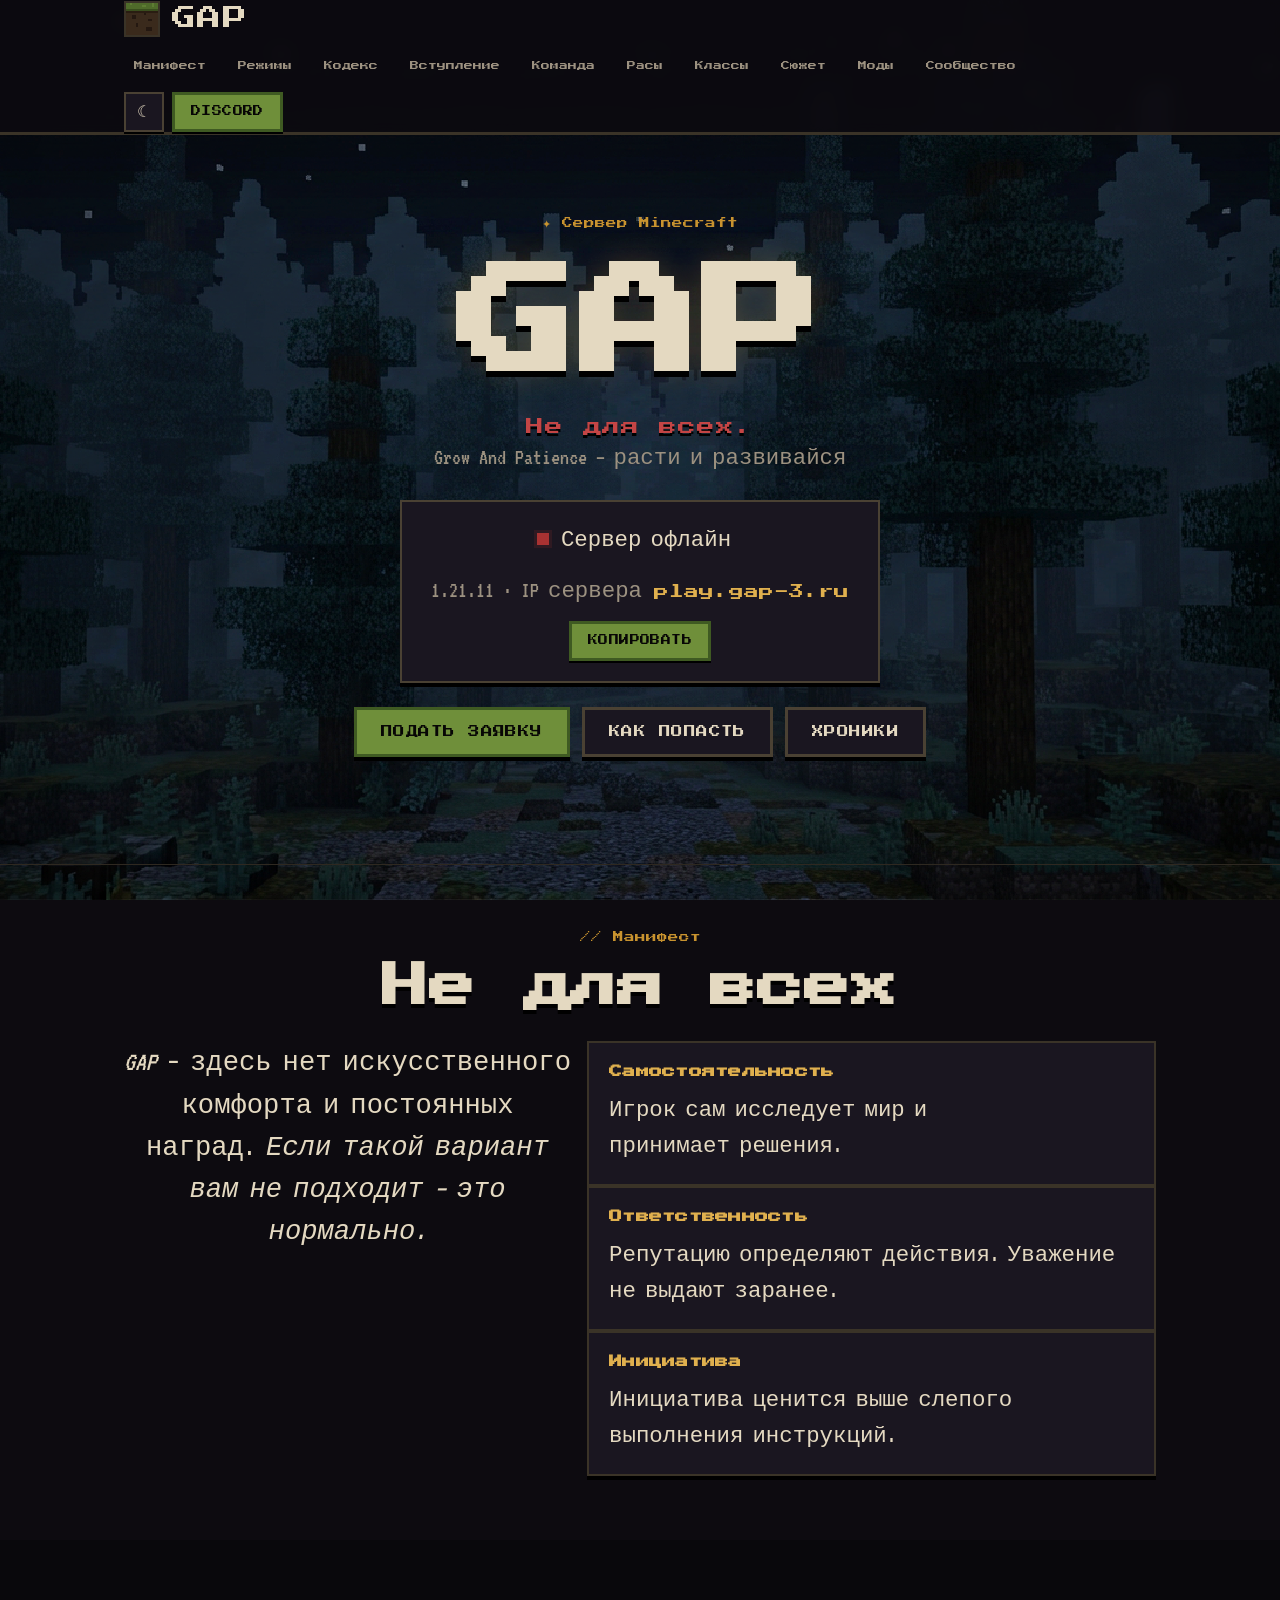
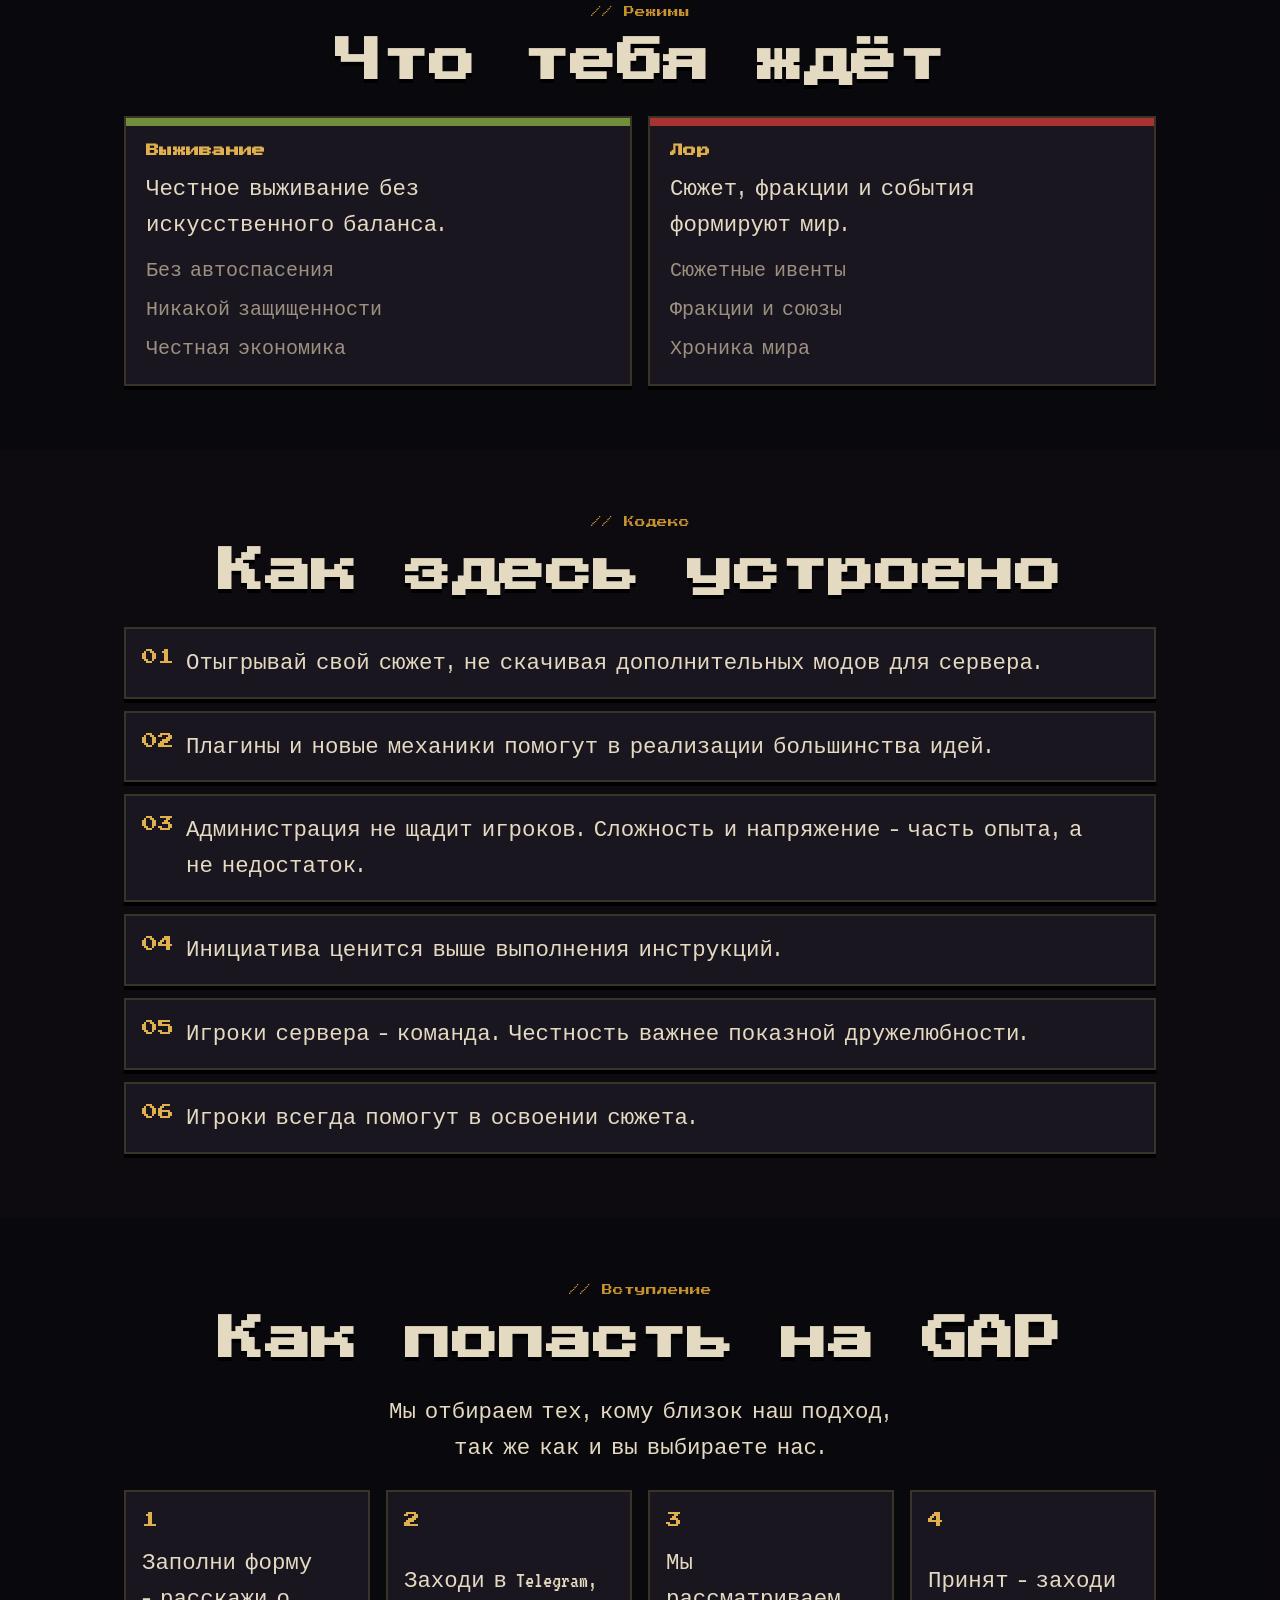
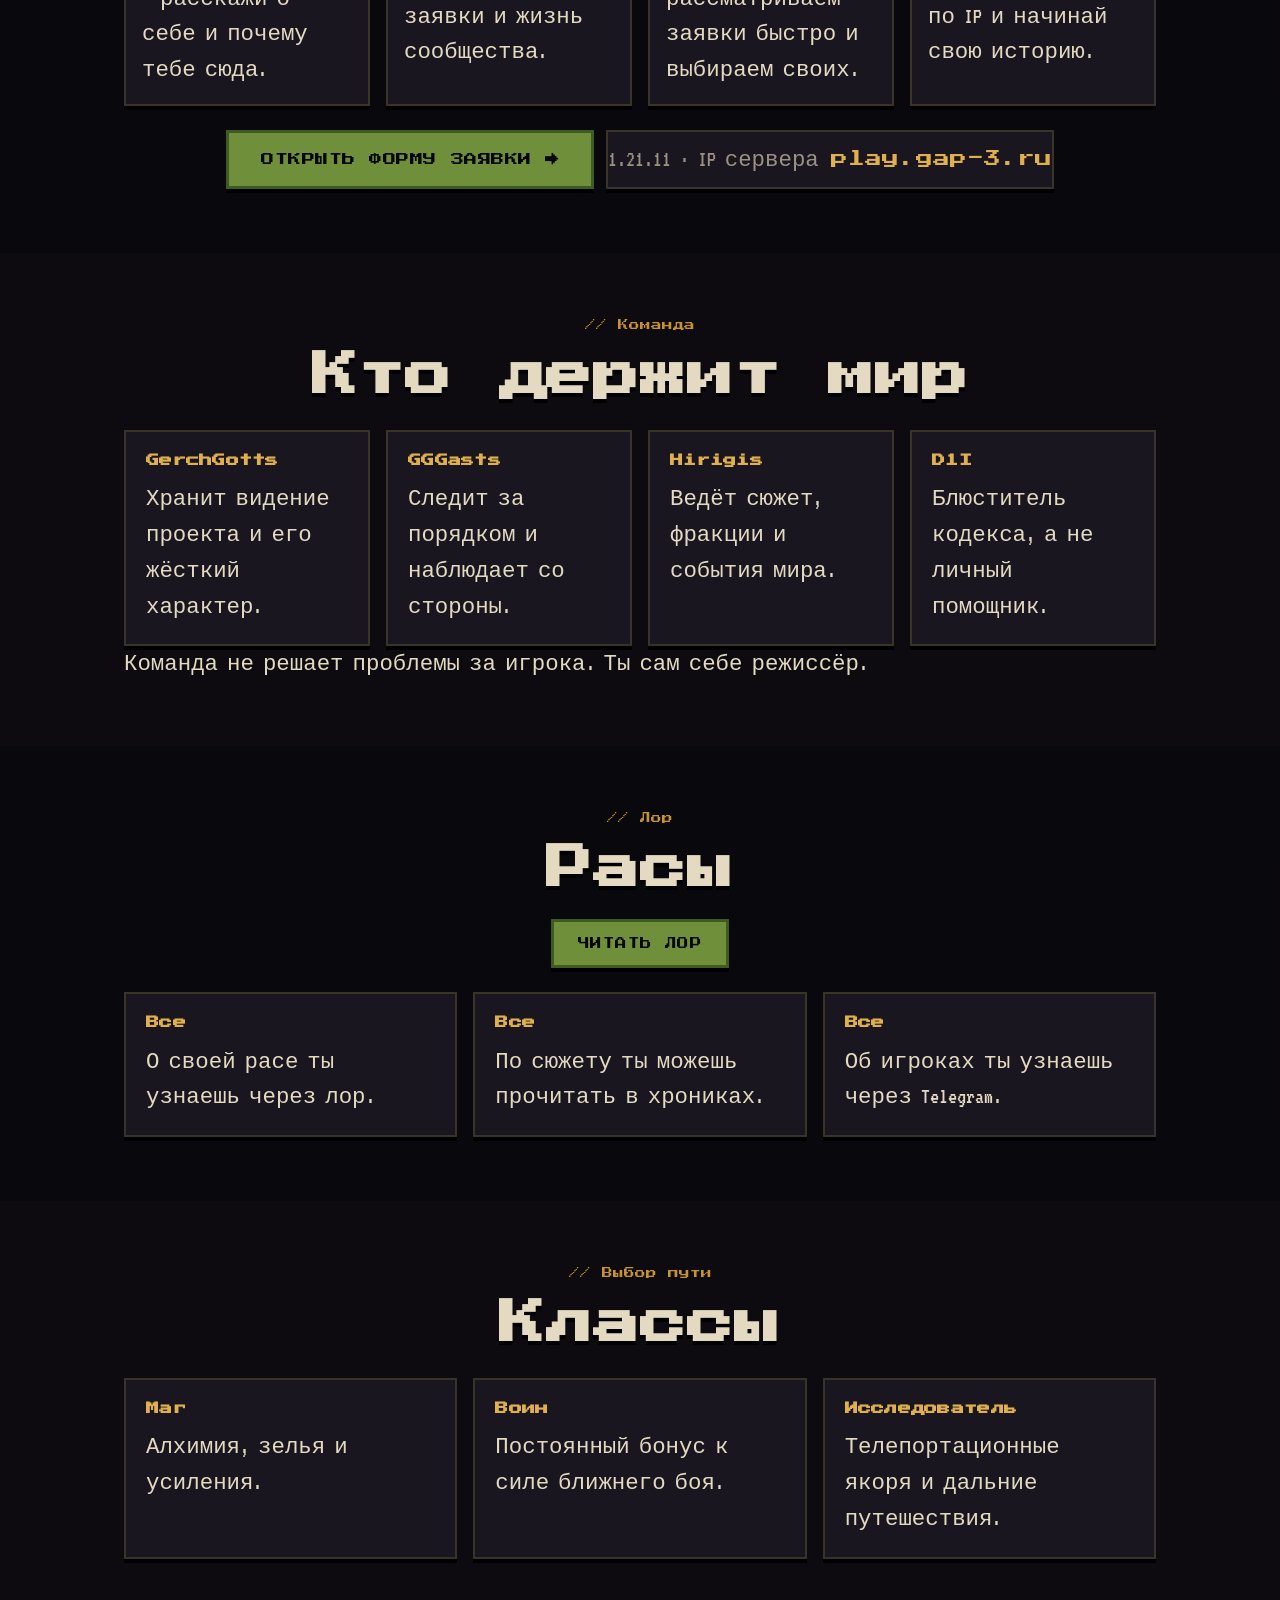
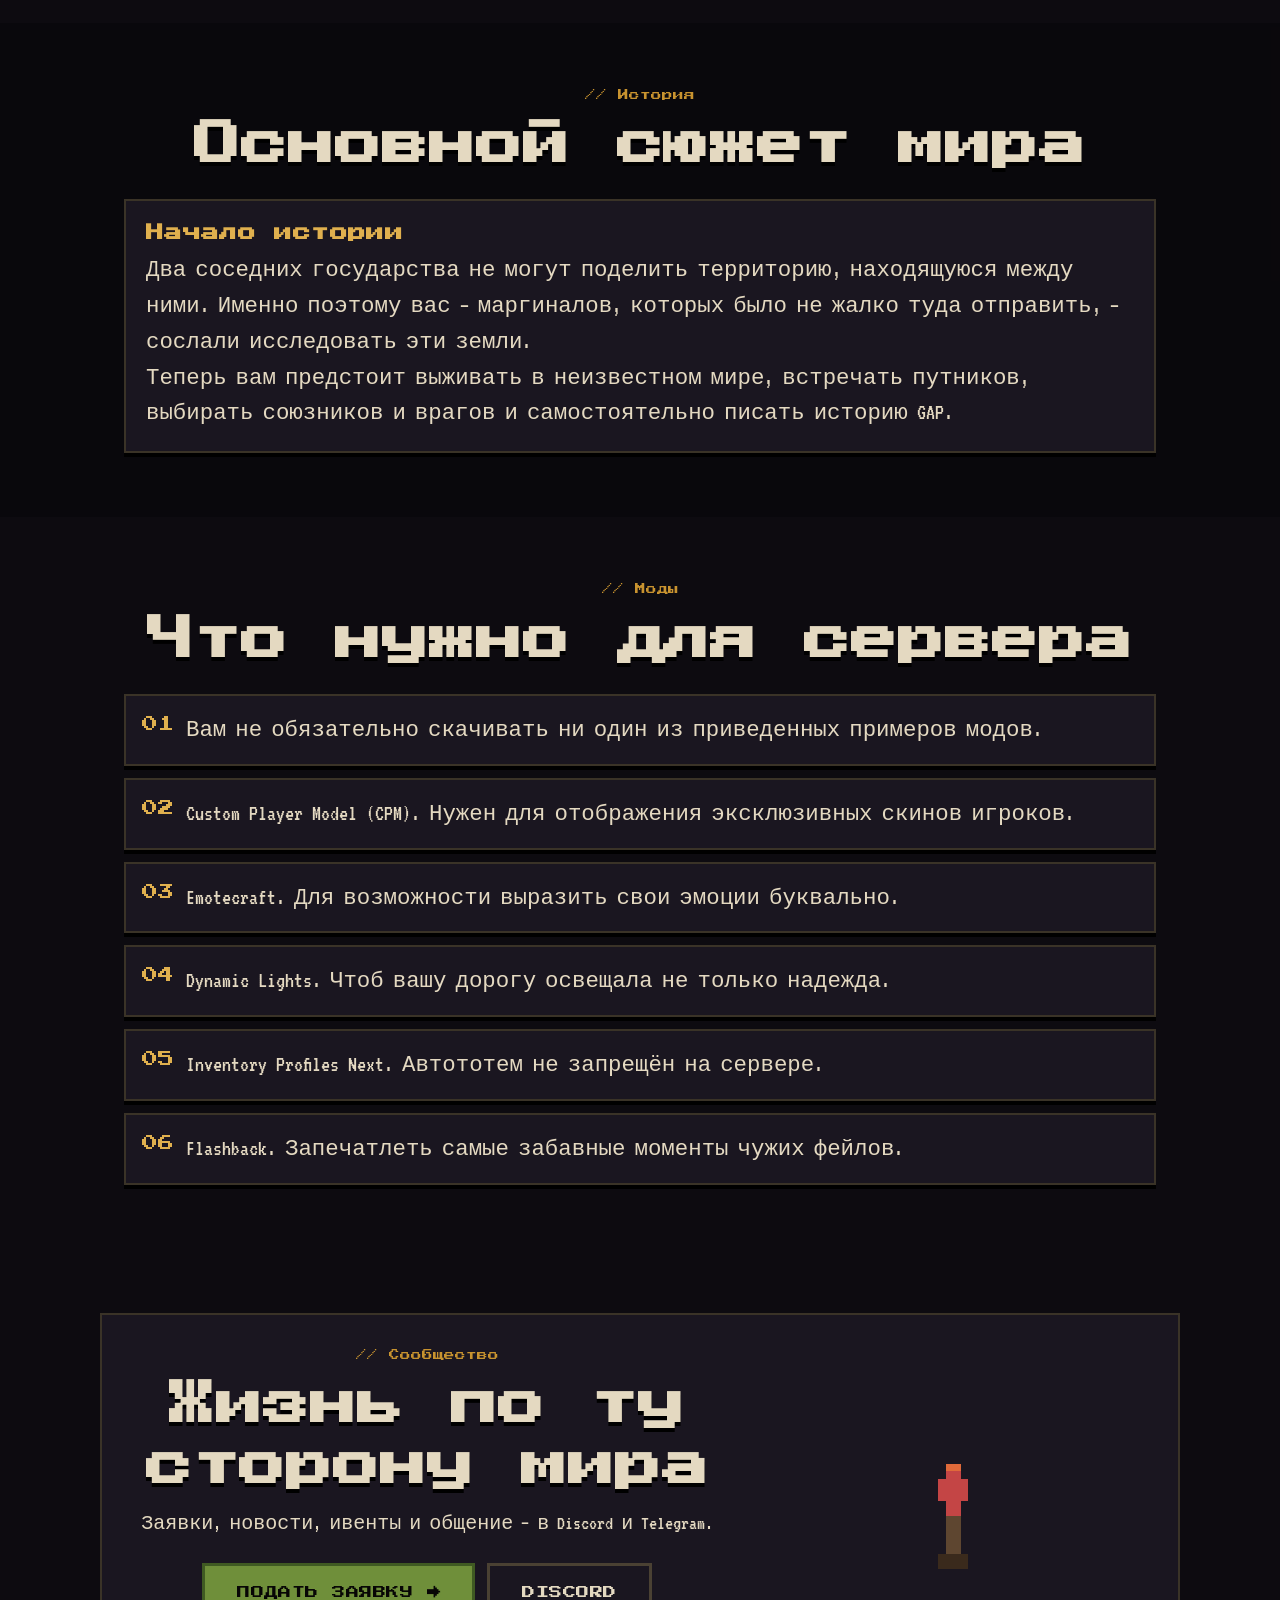
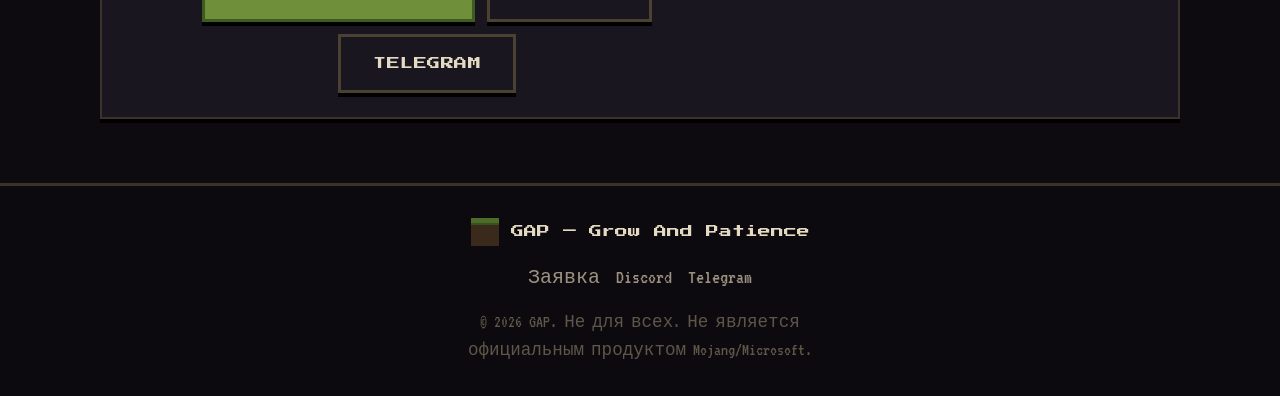
==== commit 2ff81c08: "Add files via upload" ====
--- a/index.html
+++ b/index.html
@@ -9,16 +9,12 @@
   <meta property="og:description" content="Minecraft-сервер, где ценят самостоятельность, ответственность и уважение, заработанное делом. IP: play.gap-3.ru" />
   <meta property="og:type" content="website" />
   <link rel="icon" type="image/svg+xml" href="favicon.svg" />
-
   <link rel="preconnect" href="https://fonts.googleapis.com" />
   <link rel="preconnect" href="https://fonts.gstatic.com" crossorigin />
   <link href="https://fonts.googleapis.com/css2?family=Press+Start+2P&family=VT323&display=swap" rel="stylesheet" />
-
   <link rel="stylesheet" href="style.css" />
-
 </head>
-<body>
-  <!-- ===== Header / Nav ===== -->
+<body id="top">
   <header class="header" id="header">
     <div class="container header__inner">
       <a href="#top" class="brand" aria-label="GAP — на главную">
@@ -50,31 +46,24 @@
           <li><a href="#klass" class="nav__link">Классы</a></li>
           <li><a href="#his" class="nav__link">Сюжет</a></li>
           <li><a href="#mods" class="nav__link">Моды</a></li>
+          <li><a href="#community" class="nav__link">Сообщество</a></li>
         </ul>
       </nav>
 
       <div class="header__actions">
-        <button class="icon-btn" data-theme-toggle aria-label="Сменить тему" type="button">
-          <svg width="20" height="20" viewBox="0 0 24 24" fill="none" stroke="currentColor" stroke-width="2"></svg>
-        </button>
-        <a href="https://docs.google.com/forms/d/e/1FAIpQLSevTM9x4Nj0kzvw-H3D0Pht1DlA0UzD4wT2avWDO1cuQO0ZNA/viewform?usp=publish-editor" class="btn btn--ghost btn--sm nav__cta" target="_blank" rel="noopener">Заявка</a>
+        <button class="icon-btn" data-theme-toggle aria-label="Сменить тему" type="button">☾</button>
         <a href="https://discord.gg/K4eqBtwQY" class="btn btn--primary btn--sm nav__cta" target="_blank" rel="noopener">Discord</a>
         <button class="nav__toggle" id="navToggle" aria-label="Меню" aria-expanded="false" aria-controls="nav" type="button">
           <span class="nav__toggle-bar"></span>
-          <span class="nav__toggle-bar"></span>
-          <span class="nav__toggle-bar"></span>
         </button>
       </div>
     </div>
   </header>
 
-  <main id="top">
-    <!-- ===== Hero ===== -->
+  <main>
     <section class="hero">
-      <div class="hero__sky" aria-hidden="true"></div>
-      <div class="hero__ground" aria-hidden="true"></div>
-      <div class="container hero__inner">
-        <span class="tag"><span class="tag__rune" aria-hidden="true">✦</span> Сервер Minecraft</span>
+      <div class="container">
+        <span class="section__kicker"><span aria-hidden="true">✦</span> Сервер Minecraft</span>
         <h1 class="hero__title">GAP</h1>
         <p class="hero__stark">Не для всех.</p>
         <p class="hero__subtitle">Grow And Patience — расти и развивайся</p>
@@ -82,11 +71,11 @@
         <div class="server-card" id="serverCard">
           <div class="server-card__status">
             <span class="status-dot" id="statusDot" aria-hidden="true"></span>
-            <span class="status-text" id="statusText">Игроки</span>
+            <span class="status-text" id="statusText">Проверка статуса…</span>
             <span class="status-players" id="statusPlayers"></span>
           </div>
           <div class="server-card__ip">
-            <span class="ip-label">1.21.11 IP сервера</span>
+            <span class="ip-label">1.21.11 · IP сервера</span>
             <code class="ip-value" id="ipValue">play.gap-3.ru</code>
             <button class="btn btn--primary btn--sm" id="copyIp" type="button">Копировать</button>
           </div>
@@ -95,17 +84,13 @@
         <div class="hero__cta">
           <a href="https://docs.google.com/forms/d/e/1FAIpQLSevTM9x4Nj0kzvw-H3D0Pht1DlA0UzD4wT2avWDO1cuQO0ZNA/viewform?usp=publish-editor" class="btn btn--primary" target="_blank" rel="noopener">Подать заявку</a>
           <a href="#join" class="btn btn--ghost">Как попасть</a>
-        </div>
+          <a href="chronicles.html" class="btn btn--ghost">Хроники</a>
+        </div>
+
         <span class="copy-toast" id="copyToast" role="status" aria-live="polite">IP скопирован</span>
       </div>
-             <div class="hero__cta">
-      <a href="chronicles.html" class="btn btn--ghost">
-    Хроники
-</a>
- </div>
-    </section>
-
-    <!-- ===== Manifesto ===== -->
+    </section>
+
     <section class="section" id="about">
       <div class="container">
         <header class="section__head">
@@ -114,38 +99,27 @@
         </header>
         <div class="about__grid">
           <p class="about__lead">
-            <em>GAP</em> — Здесь нет искусственного комфорта и постоянных
-            наград.
+            <em>GAP</em> — здесь нет искусственного комфорта и постоянных наград.
             <em>Если такой вариант вам не подходит — это нормально.</em>
           </p>
           <div class="about__cards">
             <article class="about-card">
-              <span class="about-card__icon"><svg viewBox="0 0 24 24" fill="none" stroke="currentColor" stroke-width="1.5" stroke-linecap="round" stroke-linejoin="round"><path d="M12 21V10"/><path d="M12 14C8 14 5 11 5 7c4 0 7 3 7 7Z"/><path d="M12 12c0-4 3-7 7-7 0 4-3 7-7 7Z"/></svg></span>
-              <div>
-                <h3 class="about-card__title">Самостоятельность</h3>
-                <p>Игрок сам исследует мир и принимает решения. Никто не ведёт за руку и не подсказывает каждый шаг.</p>
-              </div>
+              <h3 class="about-card__title">Самостоятельность</h3>
+              <p>Игрок сам исследует мир и принимает решения.</p>
             </article>
             <article class="about-card">
-              <span class="about-card__icon"><svg viewBox="0 0 24 24" fill="none" stroke="currentColor" stroke-width="1.5" stroke-linecap="round" stroke-linejoin="round"><path d="M12 3 4 6v6c0 4 3 7 8 9 5-2 8-5 8-9V6Z"/><path d="M9 12l2 2 4-4"/></svg></span>
-              <div>
-                <h3 class="about-card__title">Ответственность</h3>
-                <p>Репутацию определяют действия. Уважение не выдают заранее — его зарабатывают.</p>
-              </div>
+              <h3 class="about-card__title">Ответственность</h3>
+              <p>Репутацию определяют действия. Уважение не выдают заранее.</p>
             </article>
             <article class="about-card">
-              <span class="about-card__icon"><svg viewBox="0 0 24 24" fill="none" stroke="currentColor" stroke-width="1.5" stroke-linecap="round" stroke-linejoin="round"><path d="M13 2 4 14h7l-1 8 9-12h-7Z"/></svg></span>
-              <div>
-                <h3 class="about-card__title">Инициатива</h3>
-                <p>Инициатива ценится выше слепого выполнения инструкций. Делай — а не жди, когда подскажут.</p>
-              </div>
+              <h3 class="about-card__title">Инициатива</h3>
+              <p>Инициатива ценится выше слепого выполнения инструкций.</p>
             </article>
           </div>
         </div>
       </div>
     </section>
 
-    <!-- ===== Game modes ===== -->
     <section class="section section--alt" id="modes">
       <div class="container">
         <header class="section__head">
@@ -156,7 +130,7 @@
           <article class="mode-card">
             <div class="mode-card__bar mode-card__bar--moss"></div>
             <h3 class="mode-card__title">Выживание</h3>
-            <p>Честное выживание без искусственного баланса. Добывай ресурсы, защищай своё и договаривайся с соседями. Спасать тебя никто не придёт.</p>
+            <p>Честное выживание без искусственного баланса.</p>
             <ul class="mode-card__list" role="list">
               <li>Без автоспасения</li>
               <li>Никакой защищенности</li>
@@ -166,7 +140,7 @@
           <article class="mode-card">
             <div class="mode-card__bar mode-card__bar--blood"></div>
             <h3 class="mode-card__title">Лор</h3>
-            <p>Сюжет, фракции и события формируют мир. Твои решения влияют на историю сервера.</p>
+            <p>Сюжет, фракции и события формируют мир.</p>
             <ul class="mode-card__list" role="list">
               <li>Сюжетные ивенты</li>
               <li>Фракции и союзы</li>
@@ -177,7 +151,6 @@
       </div>
     </section>
 
-    <!-- ===== Code / Кодекс ===== -->
     <section class="section" id="code">
       <div class="container">
         <header class="section__head">
@@ -187,58 +160,55 @@
         <ol class="rules">
           <li class="rule"><span class="rule__num">01</span><p>Отыгрывай свой сюжет, не скачивая дополнительных модов для сервера.</p></li>
           <li class="rule"><span class="rule__num">02</span><p>Плагины и новые механики помогут в реализации большинства идей.</p></li>
-          <li class="rule"><span class="rule__num">03</span><p>Администарция не щадит игроков Сложность и напряжение — часть опыта, а не недостаток.</p></li>
+          <li class="rule"><span class="rule__num">03</span><p>Администрация не щадит игроков. Сложность и напряжение — часть опыта, а не недостаток.</p></li>
           <li class="rule"><span class="rule__num">04</span><p>Инициатива ценится выше выполнения инструкций.</p></li>
-          <li class="rule"><span class="rule__num">05</span><p>Игроки сервера — команда.Честность важнее показной дружелюбности.</p></li>
-          <li class="rule"><span class="rule__num">06</span><p>Игроки всегда помогут в освоении сюжета. Ты можешь как идти по нему, так и развиваться самостоятельно.</p></li>
+          <li class="rule"><span class="rule__num">05</span><p>Игроки сервера — команда. Честность важнее показной дружелюбности.</p></li>
+          <li class="rule"><span class="rule__num">06</span><p>Игроки всегда помогут в освоении сюжета.</p></li>
         </ol>
       </div>
     </section>
 
-    <!-- ===== Join ===== -->
     <section class="section section--alt" id="join">
       <div class="container">
         <header class="section__head">
           <span class="section__kicker">// Вступление</span>
           <h2 class="section__title">Как попасть на GAP</h2>
         </header>
-        <p class="join__intro">Мы отбираем тех, кому близок наш подход так же как и Вы выбираете нас.</p>
+        <p class="join__intro">Мы отбираем тех, кому близок наш подход, так же как и вы выбираете нас.</p>
+
         <ol class="steps">
           <li class="step">
             <span class="step__num">1</span>
-            <h3 class="step__title">Подай заявку</h3>
+            <h3 class="step__title"></h3>
             <p>Заполни форму — расскажи о себе и почему тебе сюда.</p>
           </li>
           <li class="step">
             <span class="step__num">2</span>
-            <h3 class="step__title">Загляни в Discord</h3>
-            <p>Там общение, заявки и жизнь сообщества.</p>
+            <h3 class="step__title"></h3>
+            <p>Заходи в Telegram, заявки и жизнь сообщества.</p>
           </li>
           <li class="step">
             <span class="step__num">3</span>
-            <h3 class="step__title">Дождись решения</h3>
-            <p>Мы рассматриваем заявки и выбираем своих.</p>
+            <h3 class="step__title"></h3>
+            <p>Мы рассматриваем заявки быстро и выбираем своих.</p>
           </li>
           <li class="step">
             <span class="step__num">4</span>
-            <h3 class="step__title">Подключайся</h3>
+            <h3 class="step__title"></h3>
             <p>Принят — заходи по IP и начинай свою историю.</p>
           </li>
         </ol>
+
         <div class="join__actions">
           <a href="https://docs.google.com/forms/d/e/1FAIpQLSevTM9x4Nj0kzvw-H3D0Pht1DlA0UzD4wT2avWDO1cuQO0ZNA/viewform?usp=publish-editor" class="btn btn--primary btn--lg" target="_blank" rel="noopener">Открыть форму заявки →</a>
-<div class="join__ip">
-    <span class="ip-label">1.21.11 IP сервера</span>
-    <code class="ip-value ip-value--lg" style="font-size:1rem;">
-        play.gap-3.ru
-    </code>
-</div>
-          </div>
-        </div>
-      </div>
-    </section>
-
-    <!-- ===== Team / Staff ===== -->
+          <div class="join__ip">
+            <span class="ip-label">1.21.11 · IP сервера</span>
+            <code class="ip-value ip-value--lg">play.gap-3.ru</code>
+          </div>
+        </div>
+      </div>
+    </section>
+
     <section class="section" id="team">
       <div class="container">
         <header class="section__head">
@@ -247,221 +217,92 @@
         </header>
         <div class="team__grid">
           <article class="staff-card">
-            <div class="staff-card__avatar"><svg viewBox="0 0 24 24" fill="none" stroke="currentColor" stroke-width="1.4" stroke-linecap="round" stroke-linejoin="round"><path d="M4 18h16"/><path d="M5 18 4 8l4 3 4-6 4 6 4-3-1 10"/></svg></div>
             <h3 class="staff-card__role">GerchGotts</h3>
             <p class="staff-card__desc">Хранит видение проекта и его жёсткий характер.</p>
           </article>
           <article class="staff-card">
-            <div class="staff-card__avatar"><svg viewBox="0 0 24 24" fill="none" stroke="currentColor" stroke-width="1.4" stroke-linecap="round" stroke-linejoin="round"><path d="M12 3 4 6v5c0 4 3 7 8 9 5-2 8-5 8-9V6Z"/><path d="M9 12l2 2 4-4"/></svg></div>
             <h3 class="staff-card__role">GGGasts</h3>
-            <p class="staff-card__desc">Следит за порядком, и наблюдает со стороны.</p>
+            <p class="staff-card__desc">Следит за порядком и наблюдает со стороны.</p>
           </article>
           <article class="staff-card">
-            <div class="staff-card__avatar"><svg viewBox="0 0 24 24" fill="none" stroke="currentColor" stroke-width="1.4" stroke-linecap="round" stroke-linejoin="round"><path d="M6 3h9l3 3v15H6Z"/><path d="M9 9h6M9 13h6M9 17h4"/></svg></div>
             <h3 class="staff-card__role">Hirigis</h3>
             <p class="staff-card__desc">Ведёт сюжет, фракции и события мира.</p>
           </article>
           <article class="staff-card">
-            <div class="staff-card__avatar"><svg viewBox="0 0 24 24" fill="none" stroke="currentColor" stroke-width="1.4" stroke-linecap="round" stroke-linejoin="round"><path d="M14 4 4 14v6h6L20 10Z"/><path d="m10 8 6 6"/></svg></div>
             <h3 class="staff-card__role">D1I</h3>
             <p class="staff-card__desc">Блюститель кодекса, а не личный помощник.</p>
           </article>
         </div>
-        <p class="team__note">Команда не решает проблемы за игрока. Ты - сам себе режиссер</p>
-        <p class="team__note">----------------------------------------------------------------</p>
-      </div>
-    </section>
-
-     <!-- ===== lors ===== -->
-<section class="section section--alt" id="lors"> 
-    <div class="container">
-
-        <header class="section__head">
-            <span class="section__kicker">// Лор</span>
-            <h2 class="section__title">Расы</h2>
-          <a href="lors.html" class="btn btn--primary">
-     Читать лор
-</a>
-        </header>
-
+        <p class="team__note">Команда не решает проблемы за игрока. Ты сам себе режиссёр.</p>
+      </div>
+    </section>
+
+    <section class="section section--alt" id="lors">
+      <div class="container">
+        <header class="section__head">
+          <span class="section__kicker">// Лор</span>
+          <h2 class="section__title">Расы</h2>
+          <a href="lors.html" class="btn btn--primary">Читать лор</a>
+        </header>
         <div class="team__grid">
-
-    </header>
-      </div>
-        <div>
-      <article class="staff-card">
-        <div class="staff-card__avatar">
-          <svg viewBox="0 0 24 24" fill="none" stroke="currentColor" stroke-width="1.4" stroke-linecap="round" stroke-linejoin="round">
-            <path d="M4 18h16"/>
-            <path d="M5 18 4 8l4 3 4-6 4 6 4-3-1 10"/>
-          </svg>
-        </div>
-        <div>
-          <h3 class="staff-card__role">Элитрианцы</h3>
-          <p class="staff-card__desc">
-            Статы: 6 сердец • увеличенная скорость • вечные элитры • крафт фейерверков и зарядов ветра.
-          </p>
-        </div>
-      </article>
-
-      <article class="staff-card">
-        <div class="staff-card__avatar">
-          <svg viewBox="0 0 24 24" fill="none" stroke="currentColor" stroke-width="1.4" stroke-linecap="round" stroke-linejoin="round">
-            <path d="M4 18h16"/>
-            <path d="M5 18 4 8l4 3 4-6 4 6 4-3-1 10"/>
-          </svg>
-        </div>
-        <div>
-          <h3 class="staff-card__role">Призмориты</h3>
-          <p class="staff-card__desc">
-            Статы: 8 сердец • дыхание под водой • бонусы к рыбалке • крафт особой еды и трезубцев.
-          </p>
-        </div>
-      </article>
-
-      <article class="staff-card">
-        <div class="staff-card__avatar">
-          <svg viewBox="0 0 24 24" fill="none" stroke="currentColor" stroke-width="1.4" stroke-linecap="round" stroke-linejoin="round">
-            <path d="M4 18h16"/>
-            <path d="M5 18 4 8l4 3 4-6 4 6 4-3-1 10"/>
-          </svg>
-        </div>
-        <div>
-          <h3 class="staff-card__role">Адорожденные</h3>
-          <p class="staff-card__desc">
-            Статы: 10 сердец • иммунитет к огню • повышенный урон • крафт адской брони.
-          </p>
-        </div>
-      </article>
-
-      <article class="staff-card">
-        <div class="staff-card__avatar">
-          <svg viewBox="0 0 24 24" fill="none" stroke="currentColor" stroke-width="1.4" stroke-linecap="round" stroke-linejoin="round">
-            <path d="M4 18h16"/>
-            <path d="M5 18 4 8l4 3 4-6 4 6 4-3-1 10"/>
-          </svg>
-        </div>
-        <div>
-          <h3 class="staff-card__role">Люди</h3>
-          <p class="staff-card__desc">
-            Статы: 8 сердец • улучшенная броня • усиленные инструменты • расширенный крафт оружия.
-          </p>
-        </div>
-      </article>
-
-      <article class="staff-card">
-        <div class="staff-card__avatar">
-          <svg viewBox="0 0 24 24" fill="none" stroke="currentColor" stroke-width="1.4" stroke-linecap="round" stroke-linejoin="round">
-            <path d="M4 18h16"/>
-            <path d="M5 18 4 8l4 3 4-6 4 6 4-3-1 10"/>
-          </svg>
-        </div>
-        <div>
-          <h3 class="staff-card__role">Кротолюди</h3>
-          <p class="staff-card__desc">
-            Статы: 10 сердец • ночное зрение • насыщение от добычи руды • спешка • особые кирки.
-          </p>
-        </div>
-      </article>
-
-    </div>
-</section> 
-      <!-- ===== klass ===== -->
-      <section class="section" id="klass">
-    <div class="container">
-
-<header class="section__head" style="margin-top:72px">
-    <span class="section__kicker">// Выбор пути</span>
-    <h2 class="section__title">Классы</h2>
-</header>
-
-<div class="team__grid">
-
-    <article class="staff-card">
-        <div class="staff-card__avatar">
-            <svg viewBox="0 0 24 24" fill="none" stroke="currentColor" stroke-width="1.4" stroke-linecap="round" stroke-linejoin="round">
-                <path d="M12 2v20"/>
-                <path d="M7 7h10"/>
-            </svg>
-        </div>
-        <h3 class="staff-card__role">Маг</h3>
-        <p class="staff-card__desc">
-            Владеет искусством алхимии. Может создавать различные зелья, открывая доступ к уникальным эффектам и усилениям. Некоторые рецепты остаются недоступны.
-        </p>
-    </article>
-
-    <article class="staff-card">
-        <div class="staff-card__avatar">
-            <svg viewBox="0 0 24 24" fill="none" stroke="currentColor" stroke-width="1.4" stroke-linecap="round" stroke-linejoin="round">
-                <path d="M12 2l3 6 6 3-6 3-3 8-3-8-6-3 6-3z"/>
-            </svg>
-        </div>
-        <h3 class="staff-card__role">Воин</h3>
-        <p class="staff-card__desc">
-            Закалённый в боях боец. Получает постоянный бонус к силе, позволяющий наносить больше урона в ближнем бою.
-        </p>
-    </article>
-
-    <article class="staff-card">
-        <div class="staff-card__avatar">
-            <svg viewBox="0 0 24 24" fill="none" stroke="currentColor" stroke-width="1.4" stroke-linecap="round" stroke-linejoin="round">
-                <path d="M12 2v20"/>
-                <path d="M2 12h20"/>
-            </svg>
-        </div>
-        <h3 class="staff-card__role">Исследователь</h3>
-        <p class="staff-card__desc">
-            Мастер дальних путешествий. Способен устанавливать собственные телепортационные якоря, быстро возвращаясь в уже исследованные места.
-        </p>
-    </article>
-
-</div>
-</section> 
-
-   <!-- ===== history ===== -->
-<section class="section section--alt" id="his">
-  <div class="container">
-
-    <header class="section__head">
-      <span class="section__kicker">// История</span>
-      <h2 class="section__title">Основной сюжет мира</h2>
-    </header>
-
-    <article class="staff-card">
-      <h3 class="staff-card__role">Начало истории</h3>
-      <p class="staff-card__desc">
-        Два соседних государства не могут поделить территорию, находящуюся между ними. Никто не хочет присваивать её себе. Именно поэтому вас — маргиналов, которых было не жалко туда отправить, — сослали исследовать эти земли. Официально вы прибыли искать новые возможности, но на деле от вас просто решили избавиться.
-        <br><br>
-        Теперь вам предстоит выживать в неизвестном мире, встречать путников, узнавать, что происходит за пределами этих земель, выбирать союзников и врагов и самостоятельно писать историю GAP. Только ваши решения определят, кем вы станете.
-      </p>
-    </article>
-
-  </div>
-</section>
- <!-- ===== mods ===== -->
+          <article class="staff-card"><h3 class="staff-card__role">Все</h3><p class="staff-card__desc">О своей расе ты узнаешь через лор.</p></article>
+          <article class="staff-card"><h3 class="staff-card__role">Все</h3><p class="staff-card__desc">По сюжету ты можешь прочитать в хрониках.</p></article>
+          <article class="staff-card"><h3 class="staff-card__role">Все</h3><p class="staff-card__desc">Об игроках ты узнаешь через Telegram.</p></article>
+        </div>
+      </div>
+    </section>
+
+    <section class="section" id="klass">
+      <div class="container">
+        <header class="section__head">
+          <span class="section__kicker">// Выбор пути</span>
+          <h2 class="section__title">Классы</h2>
+        </header>
+        <div class="team__grid">
+          <article class="staff-card"><h3 class="staff-card__role">Маг</h3><p class="staff-card__desc">Алхимия, зелья и усиления.</p></article>
+          <article class="staff-card"><h3 class="staff-card__role">Воин</h3><p class="staff-card__desc">Постоянный бонус к силе ближнего боя.</p></article>
+          <article class="staff-card"><h3 class="staff-card__role">Исследователь</h3><p class="staff-card__desc">Телепортационные якоря и дальние путешествия.</p></article>
+        </div>
+      </div>
+    </section>
+
+    <section class="section section--alt" id="his">
+      <div class="container">
+        <header class="section__head">
+          <span class="section__kicker">// История</span>
+          <h2 class="section__title">Основной сюжет мира</h2>
+        </header>
+        <article class="chapter">
+          <h3>Начало истории</h3>
+          <p>Два соседних государства не могут поделить территорию, находящуюся между ними. Именно поэтому вас — маргиналов, которых было не жалко туда отправить, — сослали исследовать эти земли.</p>
+          <p>Теперь вам предстоит выживать в неизвестном мире, встречать путников, выбирать союзников и врагов и самостоятельно писать историю GAP.</p>
+        </article>
+      </div>
+    </section>
+
     <section class="section" id="mods">
       <div class="container">
         <header class="section__head">
-          <span class="section__kicker">// моды</span>
+          <span class="section__kicker">// Моды</span>
           <h2 class="section__title">Что нужно для сервера</h2>
         </header>
-        <div class="rules">
-          <li class="rule"><span class="rule__num">01</span><p>Вам не обязательно скачивать ни один из приведенных примеров модов. Вас пустит на сервер и без них, просто они добавят вашей игре интереса.</p></li>
-          <li class="rule"><span class="rule__num">02</span><p>Custom Player Model (CPM). Нужен для отображения эксклюзивных скинов игроков</p></li>
-          <li class="rule"><span class="rule__num">03</span><p>Emotecraft. Для возможности высказать свои эмоции буквально</p></li>
+        <ul class="rules">
+          <li class="rule"><span class="rule__num">01</span><p>Вам не обязательно скачивать ни один из приведенных примеров модов.</p></li>
+          <li class="rule"><span class="rule__num">02</span><p>Custom Player Model (CPM). Нужен для отображения эксклюзивных скинов игроков.</p></li>
+          <li class="rule"><span class="rule__num">03</span><p>Emotecraft. Для возможности выразить свои эмоции буквально.</p></li>
           <li class="rule"><span class="rule__num">04</span><p>Dynamic Lights. Чтоб вашу дорогу освещала не только надежда.</p></li>
-          <li class="rule"><span class="rule__num">05</span><p>Inventory Profiles Next. Автототем не запрещен на сервере.</p></li>
+          <li class="rule"><span class="rule__num">05</span><p>Inventory Profiles Next. Автототем не запрещён на сервере.</p></li>
           <li class="rule"><span class="rule__num">06</span><p>Flashback. Запечатлеть самые забавные моменты чужих фейлов.</p></li>
-        </div>
-      </div>
-    </section>
-    <!-- ===== Community ===== -->
+        </ul>
+      </div>
+    </section>
+
     <section class="section community" id="community">
       <div class="container community__inner">
         <div class="community__text">
           <span class="section__kicker">// Сообщество</span>
           <h2 class="section__title">Жизнь по ту сторону мира</h2>
-          <p>Заявки, новости, ивенты и общение — в Discord и Telegram. Вступление начинается с формы.</p>
+          <p>Заявки, новости, ивенты и общение — в Discord и Telegram.</p>
           <div class="community__cta">
             <a href="https://docs.google.com/forms/d/e/1FAIpQLSevTM9x4Nj0kzvw-H3D0Pht1DlA0UzD4wT2avWDO1cuQO0ZNA/viewform?usp=publish-editor" class="btn btn--primary btn--lg" target="_blank" rel="noopener">Подать заявку →</a>
             <a href="https://discord.gg/K4eqBtwQY" class="btn btn--ghost btn--lg" target="_blank" rel="noopener">Discord</a>
@@ -481,7 +322,6 @@
     </section>
   </main>
 
-  <!-- ===== Footer ===== -->
   <footer class="footer">
     <div class="container footer__inner">
       <div class="footer__brand">
@@ -502,333 +342,5 @@
   </footer>
 
   <script src="main.js" defer></script>
-<script data-pplx-inline-edit>
-(function () {
-  if (window === window.top) return;
-
-  const allowedParentOrigins = ["https://www.perplexity.ai","https://perplexity.ai","https://testing.perplexity.ai","https://staging.perplexity.ai","https://*.preview.i.perplexity.ai","http://perplexity.localhost","http://localhost:1420","http://127.0.0.1:1420","http://localhost:3000","http://127.0.0.1:3000","http://localhost:5173","http://127.0.0.1:5173"];
-  const MAX_FONT_BYTES = 500 * 1024;
-  const MAX_TOTAL_FONT_BYTES = 2 * 1024 * 1024;
-  let scrollForwarding = false;
-  let scrollRaf = 0;
-  let trustedTopOrigin = null;
-
-  // Allow entries like "https://*.preview.i.perplexity.ai" — the wildcard
-  // matches a single DNS label (no dots), so "https://*.foo" cannot stretch
-  // across multiple labels.
-  function matchesAllowedOrigin(origin) {
-    if (!origin) return false;
-    for (const entry of allowedParentOrigins) {
-      if (!entry.includes("*")) {
-        if (entry === origin) return true;
-        continue;
-      }
-      const pattern = new RegExp(
-        "^" +
-          entry.replace(/[.+?^${}()|[\]\\]/g, "\\$&").replace(/\*/g, "[^.]+") +
-          "$",
-      );
-      if (pattern.test(origin)) return true;
-    }
-    return false;
-  }
-
-  // Trust decision: when the sender is same-origin-visible (event.origin is a
-  // real origin like https://www.perplexity.ai) we trust event.origin directly.
-  // When event.origin is "null" (opaque broker srcdoc), we fall back to the
-  // broker's stamped `parentOrigin` to identify the top window. The fallback
-  // is claim-only — we rely on the browser's native `targetOrigin` enforcement
-  // on the response path (see postToTrustedTop) to ensure replies can't be
-  // delivered to anyone but the actual top window of that claimed origin.
-  function getTrustedParentOrigin(event) {
-    const forwardedParentOrigin =
-      typeof event.data.parentOrigin === "string" ? event.data.parentOrigin : null;
-    const parentOrigin = event.origin === "null" ? forwardedParentOrigin : event.origin;
-    return matchesAllowedOrigin(parentOrigin) ? parentOrigin : null;
-  }
-
-  // All responses go to window.top with targetOrigin = the allowlisted origin.
-  // An attacker that iframes us inside their own null-origin broker can claim
-  // any parentOrigin they like, but the browser will drop the reply whenever
-  // the real top's origin doesn't match — so the screenshot never leaves.
-  function postToTrustedTop(message) {
-    if (!trustedTopOrigin) return;
-    try {
-      window.top.postMessage(message, trustedTopOrigin);
-    } catch (_error) {}
-  }
-
-  function inlineAll(original, clone) {
-    if (original.nodeType !== 1 || clone.nodeType !== 1) return;
-
-    try {
-      const computedStyle = getComputedStyle(original);
-      // cssText on a computed style is the serialized declaration in modern
-      // Chromium/Safari — a single read beats enumerating ~400 longhand
-      // properties. Firefox returns "" here, so we fall back on empty.
-      const serialized = computedStyle.cssText;
-      if (serialized) {
-        clone.style.cssText = serialized;
-      } else {
-        const parts = new Array(computedStyle.length);
-        for (let index = 0; index < computedStyle.length; index += 1) {
-          const property = computedStyle[index];
-          parts[index] = `${property}:${computedStyle.getPropertyValue(property)};`;
-        }
-        clone.style.cssText = parts.join("");
-      }
-    } catch (_error) {}
-
-    const originalChildren = original.children;
-    const clonedChildren = clone.children;
-    for (
-      let index = 0;
-      index < originalChildren.length && index < clonedChildren.length;
-      index += 1
-    ) {
-      inlineAll(originalChildren[index], clonedChildren[index]);
-    }
-  }
-
-  function extractFontUrl(srcValue) {
-    const matches = [
-      ...srcValue.matchAll(
-        /url\(["']?([^"')]+)["']?\)(?:\s*format\(["']?([^"')]+)["']?\))?/gi,
-      ),
-    ];
-    if (matches.length === 0) return null;
-    const woff2 = matches.find((m) => m[2] && m[2].toLowerCase().includes("woff2"));
-    if (woff2) return woff2[1];
-    const woff = matches.find((m) => m[2] && m[2].toLowerCase().includes("woff"));
-    if (woff) return woff[1];
-    return matches[0][1];
-  }
-
-  // Cache resolved font URL -> data URI across captures. Fonts on a page
-  // essentially never change, and a batch run emits multiple captures back to
-  // back — without this we'd refetch + re-base64 every time.
-  const fontDataUriCache = new Map();
-  const SRC_DECLARATION_RE = /src\s*:\s*[^;}]+/i;
-
-  async function fetchAsDataUri(url) {
-    if (fontDataUriCache.has(url)) return fontDataUriCache.get(url);
-    let dataUri = null;
-    try {
-      const response = await fetch(url, { mode: "cors", credentials: "omit" });
-      if (response.ok) {
-        const blob = await response.blob();
-        if (blob.size <= MAX_FONT_BYTES) {
-          dataUri = await new Promise((resolve) => {
-            const reader = new FileReader();
-            reader.onloadend = () =>
-              resolve(typeof reader.result === "string" ? reader.result : null);
-            reader.onerror = () => resolve(null);
-            reader.readAsDataURL(blob);
-          });
-        }
-      }
-    } catch (_error) {
-      dataUri = null;
-    }
-    fontDataUriCache.set(url, dataUri);
-    return dataUri;
-  }
-
-  function collectFontFaceRuleTexts() {
-    const rules = [];
-    for (const sheet of document.styleSheets) {
-      let cssRules;
-      try {
-        cssRules = sheet.cssRules;
-      } catch (_error) {
-        continue;
-      }
-      if (!cssRules) continue;
-      for (const rule of cssRules) {
-        const cssText = rule.cssText || "";
-        if (cssText.startsWith("@font-face")) rules.push(cssText);
-      }
-    }
-    return rules;
-  }
-
-  async function buildInlinedFontCss() {
-    const ruleTexts = collectFontFaceRuleTexts();
-    if (ruleTexts.length === 0) return null;
-
-    const resolved = ruleTexts.map((cssText) => {
-      if (!SRC_DECLARATION_RE.test(cssText)) return null;
-      const srcMatch = cssText.match(/src\s*:\s*([^;}]+)[;}]/i);
-      if (!srcMatch) return null;
-      const url = extractFontUrl(srcMatch[1]);
-      if (!url) return null;
-      try {
-        return { cssText, url: new URL(url, document.baseURI).href };
-      } catch (_error) {
-        return null;
-      }
-    });
-
-    const dataUris = await Promise.all(
-      resolved.map((entry) => (entry ? fetchAsDataUri(entry.url) : Promise.resolve(null))),
-    );
-
-    const inlined = [];
-    let totalBytes = 0;
-    for (let index = 0; index < resolved.length; index += 1) {
-      const entry = resolved[index];
-      const dataUri = dataUris[index];
-      if (!entry || !dataUri) continue;
-      const approxBytes = dataUri.length * 0.75;
-      if (totalBytes + approxBytes > MAX_TOTAL_FONT_BYTES) break;
-      totalBytes += approxBytes;
-      inlined.push(entry.cssText.replace(SRC_DECLARATION_RE, `src: url("${dataUri}")`));
-    }
-    return inlined.length > 0 ? inlined.join("\n") : null;
-  }
-
-  function stripExternal(clone) {
-    const images = clone.querySelectorAll("img");
-    for (let index = 0; index < images.length; index += 1) {
-      const src = images[index].getAttribute("src");
-      if (src && !src.startsWith("data:")) images[index].removeAttribute("src");
-    }
-
-    const elements = clone.querySelectorAll("*");
-    for (let index = 0; index < elements.length; index += 1) {
-      const style = elements[index].style.cssText;
-      if (style && style.includes("url(")) {
-        elements[index].style.cssText = style.replace(
-          /url\(["']?(?!data:)[^)"']*["']?\)/gi,
-          "none",
-        );
-      }
-    }
-  }
-
-  function emitScroll() {
-    scrollRaf = 0;
-    if (!scrollForwarding) return;
-    postToTrustedTop({
-      type: "INLINE_EDIT_SCROLL",
-      scrollX: window.scrollX,
-      scrollY: window.scrollY,
-    });
-  }
-
-  window.addEventListener(
-    "scroll",
-    function () {
-      if (!scrollForwarding || scrollRaf) return;
-      scrollRaf = requestAnimationFrame(emitScroll);
-    },
-    { passive: true, capture: true },
-  );
-
-  async function handleCaptureRequest(event) {
-    const requestId = event.data.requestId;
-    const scrollX = window.scrollX;
-    const scrollY = window.scrollY;
-    const width = window.innerWidth;
-    const height = window.innerHeight;
-
-    function postResult(dataUrl) {
-      postToTrustedTop({
-        type: "INLINE_EDIT_SCREENSHOT_RESULT",
-        requestId,
-        dataUrl,
-        scrollX,
-        scrollY,
-      });
-    }
-
-    try {
-      // Wait for any pending web fonts to resolve so both inline metrics and
-      // the @font-face inlining below see the same loaded faces.
-      if (document.fonts && document.fonts.ready) {
-        try {
-          await document.fonts.ready;
-        } catch (_error) {}
-      }
-
-      const clone = document.documentElement.cloneNode(true);
-      inlineAll(document.documentElement, clone);
-
-      const removedNodes = clone.querySelectorAll("script,link[rel=\"stylesheet\"],style");
-      for (let index = 0; index < removedNodes.length; index += 1) {
-        removedNodes[index].remove();
-      }
-
-      stripExternal(clone);
-
-      // Re-embed web fonts as data-URI @font-face rules so the SVG rasterizer
-      // can resolve them — external font URLs aren't fetched during
-      // foreignObject rendering, which would otherwise force a fallback face
-      // and change text metrics.
-      const inlinedFontCss = await buildInlinedFontCss();
-      if (inlinedFontCss) {
-        const styleEl = document.createElement("style");
-        styleEl.textContent = inlinedFontCss;
-        const head = clone.querySelector("head");
-        if (head) head.appendChild(styleEl);
-        else clone.insertBefore(styleEl, clone.firstChild);
-      }
-
-      const html = new XMLSerializer().serializeToString(clone);
-      const svg =
-        `<svg xmlns="http://www.w3.org/2000/svg" width="${width}" height="${height}">` +
-        '<foreignObject width="100%" height="100%">' +
-        `<div xmlns="http://www.w3.org/1999/xhtml" style="width:${width}px;height:${height}px;overflow:hidden">` +
-        `<div style="position:relative;left:-${scrollX}px;top:-${scrollY}px">` +
-        html +
-        "</div></div></foreignObject></svg>";
-      const svgUrl = `data:image/svg+xml;charset=utf-8,${encodeURIComponent(svg)}`;
-      const image = new Image();
-      image.onload = function () {
-        const canvas = document.createElement("canvas");
-        canvas.width = width;
-        canvas.height = height;
-        canvas.getContext("2d").drawImage(image, 0, 0);
-        postResult(canvas.toDataURL("image/png"));
-      };
-      image.onerror = function () {
-        postResult(null);
-      };
-      image.src = svgUrl;
-    } catch (_error) {
-      postResult(null);
-    }
-  }
-
-  window.addEventListener("message", function (event) {
-    if (!event.data) return;
-    // Only accept messages from the direct parent frame. Blocks sibling /
-    // unrelated-window postMessage senders that could otherwise reach us.
-    if (event.source !== window.parent) return;
-
-    const trustedParentOrigin = getTrustedParentOrigin(event);
-    if (!trustedParentOrigin) return;
-    trustedTopOrigin = trustedParentOrigin;
-
-    if (event.data.type === "INLINE_EDIT_SCROLL_START") {
-      scrollForwarding = true;
-      emitScroll();
-      return;
-    }
-
-    if (event.data.type === "INLINE_EDIT_SCROLL_STOP") {
-      scrollForwarding = false;
-      if (scrollRaf) cancelAnimationFrame(scrollRaf);
-      scrollRaf = 0;
-      return;
-    }
-
-    if (event.data.type !== "INLINE_EDIT_CAPTURE_REQUEST") return;
-
-    handleCaptureRequest(event);
-  });
-})();
-
-
-</script></body>
+</body>
 </html>
--- a/style.css
+++ b/style.css
@@ -1,22 +1,14 @@
-/* =========================================================
-   GAP — Grow And Patience
-   Grim dark Minecraft / pixel aesthetic. Dark-first.
-   ========================================================= */
-
-/* ---------- Design Tokens ---------- */
-:root,
-[data-theme='dark'] {
-  --color-bg: #12100e;
-  --color-bg-2: #16130f;
-  --color-surface: #1c1814;
-  --color-surface-2: #241f19;
-  --color-surface-offset: #1f1b16;
+:root {
+  --color-bg: #0d0b10;
+  --color-bg-2: #14111a;
+  --color-surface: #1a1620;
+  --color-surface-2: #221d2a;
   --color-divider: #2e2820;
   --color-border: #3a3327;
   --color-border-strong: #4a4133;
 
- --color-text: #d9ceb6;
-  --color-text-muted: #8c8270;
+  --color-text: #e4d9c1;
+  --color-text-muted: #9c9180;
   --color-text-faint: #5e5648;
 
   --color-moss: #6f8f3a;
@@ -31,26 +23,35 @@
   --color-ember: #c25e1c;
   --color-online: #6f8f3e;
 
-  --color-primary: var(--color-moss);
-  --color-primary-hover: var(--color-moss-hover);
-
-  --shadow-pixel: 0 4px 0 0 #070605;
-  --shadow-pixel-sm: 0 2px 0 0 #070605;
-  --hero-sky-1: #0a0908;
-  --hero-sky-2: #1c1810;
-  --hero-glow: rgba(194,94,28,0.18);
-  --hero-floor-1: #3a2a1c;
-  --hero-floor-2: #241810;
-  --title-color: #e8dcbf;
-  --title-glow: rgba(224,176,78,0.4);
-}
-
-[data-theme='light'] {
+  --shadow-pixel: 0 4px 0 0 #000;
+  --shadow-pixel-sm: 0 2px 0 0 #000;
+
+  --font-display: "Press Start 2P", monospace;
+  --font-body: "VT323", monospace;
+
+  --text-base: 1.25rem;
+  --text-lg: 1.5rem;
+
+  --space-2: 0.5rem;
+  --space-3: 0.75rem;
+  --space-4: 1rem;
+  --space-5: 1.25rem;
+  --space-6: 1.5rem;
+  --space-8: 2rem;
+  --space-10: 2.5rem;
+  --space-12: 3rem;
+  --space-16: 4rem;
+  --space-20: 5rem;
+
+  --content-default: 1080px;
+  --radius: 0;
+  --transition: 140ms steps(4);
+}
+:root[data-theme="light"] {
   --color-bg: #cfc4a8;
   --color-bg-2: #c8bca0;
   --color-surface: #ddd2b2;
   --color-surface-2: #e4dbc0;
-  --color-surface-offset: #d6caaa;
   --color-divider: #b8ac88;
   --color-border: #9c8c62;
   --color-border-strong: #7e6e48;
@@ -62,55 +63,27 @@
   --color-moss: #4a6b22;
   --color-moss-hover: #3f5a1e;
   --color-moss-dark: #324a18;
-  --color-dirt: #5e4630;
-  --color-dirt-dark: #3a2a1c;
   --color-blood: #7a2222;
   --color-blood-bright: #9b3030;
   --color-gold: #8a5a18;
   --color-gold-bright: #a06a1c;
   --color-ember: #a8531a;
   --color-online: #3f5a26;
-
-  --color-primary: var(--color-moss);
-  --color-primary-hover: var(--color-moss-hover);
-
-  --shadow-pixel: 0 4px 0 0 rgba(42,32,20,0.4);
-  --shadow-pixel-sm: 0 2px 0 0 rgba(42,32,20,0.35);
-  --hero-sky-1: #b9ad8c;
-  --hero-sky-2: #a89870;
-  --hero-glow: rgba(168,83,26,0.16);
-  --hero-floor-1: #5e4630;
-  --hero-floor-2: #4a3826;
-  --title-color: #2a2014;
-  --title-glow: rgba(138,90,24,0.2);
-}
-
-:root {
-  --font-display: 'Press Start 2P', 'VT323', monospace;
-  --font-body: 'VT323', 'Press Start 2P', monospace;
-
-  --text-xs: 0.875rem;
-  --text-sm: 1rem;
-  --text-base: 1.25rem;
-  --text-lg: 1.5rem;
-  --text-xl: 2rem;
-  --text-2xl: 2.75rem;
-  --text-hero: clamp(3rem, 13vw, 7.5rem);
-
-  --space-1: 0.25rem; --space-2: 0.5rem; --space-3: 0.75rem; --space-4: 1rem;
-  --space-5: 1.25rem; --space-6: 1.5rem; --space-8: 2rem; --space-10: 2.5rem;
-  --space-12: 3rem; --space-16: 4rem; --space-20: 5rem; --space-24: 6rem;
-
-  --content-default: 1080px;
-  --transition: 140ms steps(4);
-}
-
-/* ---------- Base reset ---------- */
-*, *::before, *::after { box-sizing: border-box; margin: 0; padding: 0; }
+}
+*,
+*::before,
+*::after {
+  box-sizing: border-box;
+  margin: 0;
+  padding: 0;
+  border-radius: var(--radius);
+}
 
 html {
-  -webkit-text-size-adjust: none; text-size-adjust: none;
-  scroll-behavior: smooth; scroll-padding-top: var(--space-20);
+  -webkit-text-size-adjust: none;
+  text-size-adjust: none;
+  scroll-behavior: smooth;
+  scroll-padding-top: var(--space-20);
 }
 
 body {
@@ -120,1304 +93,1087 @@
   line-height: 1.55;
   color: var(--color-text);
   background-color: var(--color-bg);
-  background-image:
-    radial-gradient(ellipse at 50% 0%, var(--color-bg-2), var(--color-bg) 60%),
-    radial-gradient(circle at 85% 70%, rgba(168,50,50,0.05), transparent 45%);
-  background-attachment: fixed;
   overflow-x: hidden;
   image-rendering: pixelated;
   -webkit-font-smoothing: none;
-}
-
-img, svg, canvas { display: block; max-width: 100%; height: auto; }
-ul[role='list'], ol[role='list'] { list-style: none; }
-a { color: inherit; text-decoration: none; }
-button { cursor: pointer; font: inherit; color: inherit; background: none; border: none; }
-
-h1, h2, h3 {
+  position: relative;
+}
+
+/* ===== Ночной хвойный лес / дневной луг ===== */
+body::before {
+  content: "";
+  position: fixed;
+  inset: 0;
+  z-index: -2;
+
+  background: url("img/forest-night.png") center center / cover no-repeat;
+  background-color: var(--color-bg);
+
+  pointer-events: none;
+
+  /* Только немного осветляем ночь */
+  filter: brightness(2.5);
+}
+
+[data-theme="light"] body::before {
+  background: url("img/meadow-day.png") center center / cover no-repeat;
+  background-color: var(--color-bg);
+
+  /* Для дня убираем осветление */
+  filter: brightness(1.4);
+}
+/* затемняющий оверлей для читаемости */
+body::after {
+  content: "";
+  position: fixed;
+  inset: 0;
+  z-index: -1;
+  background:
+    linear-gradient(
+      rgba(0, 0, 0, 0.25),
+      rgba(0, 0, 0, 0.45)
+    ),
+    radial-gradient(
+      circle at center,
+      rgba(0, 0, 0, 0.05) 0%,
+      rgba(0, 0, 0, 0.35) 100%
+    );
+  pointer-events: none;
+}
+
+/* День */
+[data-theme="light"] body::after {
+  background: rgba(255,255,255,0.08);
+}
+
+html, body {
+  margin: 0;
+  padding: 0;
+  overflow-x: hidden;
+  max-width: 100%;
+}
+
+img, svg, canvas {
+  display: block;
+  max-width: 100%;
+  height: auto;
+}
+
+ul[role="list"], ol[role="list"] {
+  list-style: none;
+}
+
+a {
+  color: inherit;
+  text-decoration: none;
+}
+
+button {
+  cursor: pointer;
+  font: inherit;
+  color: inherit;
+  background: none;
+  border: none;
+  border-radius: var(--radius);
+}
+
+h1, h2, h3, h4 {
   font-family: var(--font-display);
-  line-height: 1.25; text-wrap: balance; letter-spacing: 0.02em;
-}
-p, li { text-wrap: pretty; max-width: 100ch; }
-
-::selection { background: var(--color-moss); color: #070605; }
-:focus-visible { outline: 3px solid var(--color-gold-bright); outline-offset: 3px; }
+  line-height: 1.3;
+  text-wrap: balance;
+  letter-spacing: 0.02em;
+}
+
+p, li {
+  text-wrap: pretty;
+  overflow-wrap: anywhere;
+}
+
+::selection {
+  background: var(--color-moss);
+  color: #070605;
+}
+
+:focus-visible {
+  outline: 3px solid var(--color-gold-bright);
+  outline-offset: 3px;
+}
 
 @media (prefers-reduced-motion: reduce) {
-  *, *::before, *::after { animation-duration: 0.01ms !important; transition-duration: 0.01ms !important; scroll-behavior: auto !important; }
-}
-
-/* ---------- Layout ---------- */
-.container { width: 100%; max-width: var(--content-default); margin-inline: auto; padding-inline: var(--space-6); }
-
-/* ---------- Pixel button ---------- */
+  *,
+  *::before,
+  *::after {
+    animation-duration: 0.01ms !important;
+    transition-duration: 0.01ms !important;
+    scroll-behavior: auto !important;
+  }
+}
+
+.container {
+  width: 100%;
+  max-width: var(--content-default);
+  margin-inline: auto;
+  padding-inline: var(--space-6);
+}
+
+/* ===== Кнопки ===== */
 .btn {
-  display: inline-flex; align-items: center; justify-content: center; gap: var(--space-2);
-  font-family: var(--font-display); font-size: var(--text-xs); letter-spacing: 0.04em;
-  padding: var(--space-4) var(--space-6); border: 3px solid #070605; box-shadow: var(--shadow-pixel);
-  transition: transform var(--transition), box-shadow var(--transition), background var(--transition), color var(--transition);
-  text-transform: uppercase; line-height: 1;
-}
-.btn:active { transform: translateY(3px); box-shadow: var(--shadow-pixel-sm); }
-.btn--sm { font-size: 0.75rem; padding: var(--space-3) var(--space-4); box-shadow: var(--shadow-pixel-sm); }
-.btn--sm:active { transform: translateY(2px); box-shadow: none; }
-.btn--lg { font-size: var(--text-sm); padding: var(--space-5) var(--space-8); }
-
-.btn--primary { background: var(--color-moss); color: #070605; border-color: var(--color-moss-dark); }
-.btn--primary:hover { background: var(--color-moss-hover); box-shadow: 0 4px 0 0 #070605, 0 0 18px rgba(111,143,58,0.4); }
-.btn--ghost { background: var(--color-surface); color: var(--color-text); border-color: var(--color-border-strong); }
-.btn--ghost:hover { background: var(--color-surface-2); border-color: var(--color-moss); color: var(--color-moss-hover); }
-[data-theme='light'] .btn { border-color: #2a2014; }
-
-/* ---------- Header ---------- */
+  display: inline-flex;
+  align-items: center;
+  justify-content: center;
+  gap: var(--space-2);
+  font-family: var(--font-display);
+  font-size: 0.72rem;
+  letter-spacing: 0.04em;
+  padding: var(--space-4) var(--space-6);
+  border: 3px solid #000;
+  border-radius: var(--radius);
+  box-shadow: var(--shadow-pixel);
+  transition: transform var(--transition), box-shadow var(--transition),
+    background var(--transition), color var(--transition), border-color var(--transition);
+  text-transform: uppercase;
+  line-height: 1;
+  white-space: nowrap;
+}
+
+.btn:hover {
+  transform: translateY(-2px);
+}
+
+.btn:active {
+  transform: translateY(3px);
+  box-shadow: var(--shadow-pixel-sm);
+}
+
+.btn--sm {
+  font-size: 0.62rem;
+  padding: var(--space-3) var(--space-4);
+  box-shadow: var(--shadow-pixel-sm);
+}
+
+.btn--lg {
+  font-size: 0.82rem;
+  padding: var(--space-5) var(--space-8);
+}
+
+.btn--primary {
+  background: var(--color-moss);
+  color: #070605;
+  border-color: var(--color-moss-dark);
+}
+
+.btn--primary:hover {
+  background: var(--color-moss-hover);
+  box-shadow: 0 6px 0 0 #000, 0 0 20px rgba(111, 143, 58, 0.5);
+  border-color: var(--color-moss-hover);
+}
+
+.btn--ghost {
+  background: var(--color-surface);
+  color: var(--color-text);
+  border-color: var(--color-border-strong);
+}
+
+.btn--ghost:hover {
+  background: var(--color-surface-2);
+  border-color: var(--color-gold);
+  color: var(--color-gold-bright);
+  box-shadow: 0 6px 0 0 #000, 0 0 16px rgba(200, 147, 47, 0.3);
+}
+
+.btn:disabled {
+  opacity: 0.5;
+  cursor: not-allowed;
+  transform: none;
+}
+
+/* ===== Хедер ===== */
 .header {
-  position: sticky; top: 0; z-index: 50;
-  background: color-mix(in srgb, var(--color-bg) 88%, transparent);
-  backdrop-filter: blur(6px); border-bottom: 3px solid var(--color-border);
-}
-.header__inner { display: flex; align-items: center; justify-content: space-between; gap: var(--space-4); min-height: 72px; }
-.brand { display: flex; align-items: center; gap: var(--space-3); font-family: var(--font-display); font-size: var(--text-lg); color: var(--color-text); }
-.brand__logo { image-rendering: pixelated; border: 2px solid var(--color-border); background: var(--color-surface); }
-.brand__name { letter-spacing: 0.06em; }
-
-.nav__list { display: flex; align-items: center; gap: var(--space-6); list-style: none; }
+  position: sticky;
+  top: 0;
+  z-index: 50;
+  width: 100%;
+  background: color-mix(in srgb, var(--color-bg) 90%, transparent);
+  backdrop-filter: blur(8px);
+  border-bottom: 3px solid var(--color-border);
+}
+
+.header__inner {
+  display: flex;
+  align-items: center;
+  justify-content: space-between;
+  gap: var(--space-3);
+  min-height: 72px;
+  flex-wrap: wrap;
+}
+
+.brand {
+  display: flex;
+  align-items: center;
+  gap: var(--space-3);
+  font-family: var(--font-display);
+  font-size: var(--text-lg);
+  color: var(--color-text);
+  flex-shrink: 0;
+  transition: color var(--transition);
+}
+
+.brand:hover {
+  color: var(--color-gold-bright);
+}
+
+.brand__logo {
+  image-rendering: pixelated;
+  border: 2px solid var(--color-border);
+  background: var(--color-surface);
+  border-radius: var(--radius);
+}
+
+.brand__name {
+  letter-spacing: 0.06em;
+}
+
+.nav__list {
+  display: flex;
+  align-items: center;
+  flex-wrap: wrap;
+  justify-content: center;
+  gap: var(--space-3);
+  list-style: none;
+}
+
 .nav__link {
-  font-family: var(--font-display); font-size: 0.75rem; color: var(--color-text-muted);
-  text-transform: uppercase; letter-spacing: 0.04em; padding: var(--space-2) 0;
-  transition: color var(--transition); position: relative;
-}
-.nav__link:hover { color: var(--color-moss-hover); }
-.nav__link::after { content: ''; position: absolute; left: 0; bottom: -2px; width: 0; height: 3px; background: var(--color-moss); transition: width var(--transition); }
-.nav__link:hover::after { width: 100%; }
-
-.header__actions { display: flex; align-items: center; gap: var(--space-3); }
-.icon-btn { display: grid; place-items: center; width: 40px; height: 40px; border: 2px solid var(--color-border); background: var(--color-surface); color: var(--color-text); transition: background var(--transition), border-color var(--transition), color var(--transition); }
-.icon-btn:hover { border-color: var(--color-moss); color: var(--color-moss-hover); }
-
-.nav__toggle { display: none; flex-direction: column; gap: 5px; width: 40px; height: 40px; align-items: center; justify-content: center; border: 2px solid var(--color-border); background: var(--color-surface); }
-.nav__toggle-bar { width: 20px; height: 3px; background: var(--color-text); transition: transform var(--transition), opacity var(--transition); }
-.nav__toggle[aria-expanded='true'] .nav__toggle-bar:nth-child(1) { transform: translateY(8px) rotate(45deg); }
-.nav__toggle[aria-expanded='true'] .nav__toggle-bar:nth-child(2) { opacity: 0; }
-.nav__toggle[aria-expanded='true'] .nav__toggle-bar:nth-child(3) { transform: translateY(-8px) rotate(-45deg); }
-
-@media (max-width: 860px) {
-  .nav__toggle { display: flex; }
-  .nav { position: fixed; inset: 72px 0 auto 0; background: var(--color-bg); border-bottom: 3px solid var(--color-border); transform: translateY(-120%); transition: transform 200ms steps(6); padding: var(--space-6) var(--space-6) var(--space-8); }
-  .nav[data-open='true'] { transform: translateY(0); }
-  .nav__list { flex-direction: column; align-items: flex-start; gap: var(--space-5); }
-  .nav__link { font-size: var(--text-sm); }
-  .nav__cta { display: none; }
-}
-
-/* ---------- Hero ---------- */
-.hero { position: relative; padding-block: var(--space-24) var(--space-16); overflow: hidden; isolation: isolate; }
-.hero__sky { position: absolute; inset: 0; z-index: -2; background: radial-gradient(ellipse at 50% 80%, var(--hero-sky-2), var(--hero-sky-1) 70%); }
-.hero__sky::after { content: ''; position: absolute; inset: 0; background: radial-gradient(circle at 50% 78%, var(--hero-glow), transparent 45%); }
-.hero__ground { position: absolute; left: 0; right: 0; bottom: 0; height: 120px; z-index: -1; background: linear-gradient(180deg, var(--hero-floor-1), var(--hero-floor-2)); border-top: 6px solid var(--color-moss); box-shadow: inset 0 8px 0 -2px var(--color-moss-dark); }
-.hero__ground::after { content: ''; position: absolute; inset: 0; background-image: repeating-linear-gradient(90deg, transparent 0 24px, rgba(0,0,0,0.22) 24px 25px); }
-.hero__inner { position: relative; text-align: center; display: flex; flex-direction: column; align-items: center; gap: var(--space-6); padding-bottom: var(--space-20); }
-
-.tag { display: inline-flex; align-items: center; gap: var(--space-2); font-family: var(--font-display); font-size: 0.75rem; letter-spacing: 0.1em; text-transform: uppercase; color: var(--color-text); background: var(--color-surface); border: 2px solid var(--color-border); padding: var(--space-2) var(--space-4); box-shadow: var(--shadow-pixel-sm); }
-.tag__rune { color: var(--color-blood-bright); }
-
-.hero__title { font-size: var(--text-hero); color: var(--title-color); letter-spacing: 0.04em; text-shadow: 4px 0 0 var(--color-dirt-dark), 0 4px 0 var(--color-dirt-dark), 4px 4px 0 #070605, 0 0 30px var(--title-glow); }
-[data-theme='light'] .hero__title { text-shadow: 3px 0 0 var(--color-dirt-dark), 0 3px 0 var(--color-dirt-dark), 3px 3px 0 rgba(0,0,0,0.5); }
-.hero__stark { font-family: var(--font-display); font-size: var(--text-xl); color: var(--color-blood-bright); letter-spacing: 0.04em; text-shadow: 3px 3px 0 #070605; }
-[data-theme='light'] .hero__stark { text-shadow: 2px 2px 0 rgba(0,0,0,0.3); }
-.hero__subtitle { font-size: var(--text-xl); color: var(--color-text); font-family: var(--font-body); max-width: 18ch; }
-
-/* ---------- Server card ---------- */
-.server-card { width: 100%; max-width: 760px; background: var(--color-surface); border: 3px solid var(--color-border-strong); box-shadow: var(--shadow-pixel); display: flex; flex-direction: column; }
-.server-card__status { display: flex; align-items: center; gap: var(--space-3); padding: var(--space-4) var(--space-5); border-bottom: 3px solid var(--color-border); background: var(--color-surface-offset); font-size: var(--text-base); flex-wrap: wrap; }
-.status-dot { width: 14px; height: 14px; background: var(--color-text-faint); box-shadow: inset -3px -3px 0 rgba(0,0,0,0.3); flex-shrink: 0; }
-.status-dot.is-online { background: var(--color-online); animation: pulse 1.6s steps(8) infinite; box-shadow: inset -3px -3px 0 rgba(0,0,0,0.3), 0 0 10px var(--color-online); }
-.status-dot.is-offline { background: var(--color-blood); box-shadow: inset -3px -3px 0 rgba(0,0,0,0.3), 0 0 10px var(--color-blood); }
-@keyframes pulse { 0%,100% { opacity: 1; } 50% { opacity: 0.4; } }
-.status-text { color: var(--color-text); }
-.status-players { color: var(--color-text-muted); margin-left: auto; font-size: var(--text-base); }
-
-.server-card__ip { display: flex; align-items: center; gap: var(--space-4); padding: var(--space-5); flex-wrap: wrap; }
-.ip-label { font-family: var(--font-display); font-size: 0.625rem; text-transform: uppercase; letter-spacing: 0.08em; color: var(--color-text-muted); display: block; width: 100%; }
-.ip-value { font-family: var(--font-display); font-size: var(--text-base); color: var(--color-moss-hover); background: var(--color-bg); padding: var(--space-2) var(--space-4); border: 2px solid var(--color-border); flex: 1; min-width: 0; white-space: nowrap; overflow-x: auto; scrollbar-width: none; }
-.ip-value::-webkit-scrollbar { display: none; }
-.ip-value--lg { font-size: clamp(1rem, 5vw, 1.5rem); padding: var(--space-4) var(--space-6); text-align: center; }
-.server-card__ip .ip-value { font-size: 1rem; }
-.server-card__ip .btn { flex-shrink: 0; }
-
-.hero__cta { display: flex; gap: var(--space-4); flex-wrap: wrap; justify-content: center; }
-
-.copy-toast { font-family: var(--font-display); font-size: 0.75rem; color: #070605; background: var(--color-gold); padding: var(--space-3) var(--space-5); border: 2px solid #070605; box-shadow: var(--shadow-pixel-sm); opacity: 0; transform: translateY(8px); pointer-events: none; transition: opacity var(--transition), transform var(--transition); }
-.copy-toast.is-show { opacity: 1; transform: translateY(0); }
-
-@media (max-width: 480px) {
-  .server-card__ip { flex-direction: column; align-items: stretch; gap: var(--space-3); }
-  .server-card__ip .ip-value { font-size: 0.95rem; text-align: center; padding-block: var(--space-3); }
-  .server-card__ip .btn { width: 100%; }
-  .hero__stark { font-size: var(--text-lg); }
-  .hero__subtitle { font-size: var(--text-base); max-width: 26ch; }
-}
-
-/* ---------- Sections ---------- */
-.section { padding-block: clamp(var(--space-12), 8vw, var(--space-24)); position: relative; }
-.section--alt { background: var(--color-surface-offset); border-block: 3px solid var(--color-border); }
-.section__head { margin-bottom: var(--space-12); }
-.section__kicker { display: inline-block; font-family: var(--font-display); font-size: 0.75rem; color: var(--color-moss-hover); text-transform: uppercase; letter-spacing: 0.08em; margin-bottom: var(--space-4); }
-.section__title { font-size: var(--text-2xl); color: var(--color-text); text-shadow: 3px 3px 0 var(--color-dirt-dark); }
-[data-theme='light'] .section__title { text-shadow: 2px 2px 0 rgba(0,0,0,0.18); }
-
-/* ---------- About / Manifesto ---------- */
-.about__grid { display: grid; grid-template-columns: 1.1fr 1fr; gap: var(--space-12); align-items: start; }
-.about__lead { font-size: var(--text-lg); line-height: 1.6; }
-.about__lead strong { color: var(--color-moss-hover); }
-.about__lead em { color: var(--color-blood-bright); font-style: normal; }
-.about__cards { display: flex; flex-direction: column; gap: var(--space-5); }
-.about-card { background: var(--color-surface); border: 3px solid var(--color-border); box-shadow: var(--shadow-pixel-sm); padding: var(--space-6); display: flex; gap: var(--space-4); align-items: flex-start; transition: transform var(--transition), box-shadow var(--transition); }
-.about-card:hover { transform: translate(-2px, -2px); box-shadow: var(--shadow-pixel); border-color: var(--color-moss-dark); }
-.about-card__icon { flex-shrink: 0; width: 40px; height: 40px; display: grid; place-items: center; color: var(--color-gold-bright); background: var(--color-surface-offset); border: 2px solid var(--color-border); }
-.about-card__icon svg { width: 22px; height: 22px; }
-.about-card__title { font-size: var(--text-base); margin-bottom: var(--space-2); color: var(--color-moss-hover); }
-.about-card p { font-size: var(--text-base); color: var(--color-text-muted); }
-@media (max-width: 820px) { .about__grid { grid-template-columns: 1fr; } }
-
-/* ---------- Modes ---------- */
-.modes__grid { display: grid; grid-template-columns: repeat(2, 1fr); gap: var(--space-8); }
-.mode-card { background: var(--color-surface); border: 3px solid var(--color-border); box-shadow: var(--shadow-pixel); overflow: hidden; transition: transform var(--transition); }
-.mode-card:hover { transform: translateY(-4px); }
-.mode-card__bar { height: 10px; width: 100%; }
-.mode-card__bar--moss { background: var(--color-moss); box-shadow: inset 0 -4px 0 var(--color-moss-dark); }
-.mode-card__bar--blood { background: var(--color-blood); box-shadow: inset 0 -4px 0 #6e2020; }
-.mode-card { padding: var(--space-8); }
-.mode-card__title { font-size: var(--text-xl); margin-bottom: var(--space-4); color: var(--color-text); }
-.mode-card p { color: var(--color-text-muted); margin-bottom: var(--space-6); font-size: var(--text-base); }
-.mode-card__list { list-style: none; display: flex; flex-direction: column; gap: var(--space-3); }
-.mode-card__list li { font-size: var(--text-base); color: var(--color-text); padding-left: var(--space-6); position: relative; }
-.mode-card__list li::before { content: '▸'; position: absolute; left: 0; color: var(--color-moss); }
-@media (max-width: 720px) { .modes__grid { grid-template-columns: 1fr; } }
-
-/* ---------- Code / Кодекс ---------- */
-.rules { display: grid; grid-template-columns: repeat(2, 1fr); gap: var(--space-6); list-style: none; }
-.rule { background: var(--color-surface); border: 3px solid var(--color-border); box-shadow: var(--shadow-pixel-sm); padding: var(--space-6) var(--space-6) var(--space-6) var(--space-5); display: flex; gap: var(--space-5); align-items: flex-start; transition: border-color var(--transition); }
-.rule:hover { border-color: var(--color-blood); }
-.rule__num { font-family: var(--font-display); font-size: var(--text-lg); color: var(--color-blood-bright); flex-shrink: 0; text-shadow: 2px 2px 0 var(--color-dirt-dark); }
-.rule p { font-size: var(--text-base); color: var(--color-text); padding-top: var(--space-1); }
-@media (max-width: 720px) { .rules { grid-template-columns: 1fr; } }
-
-/* ---------- Join ---------- */
-.join__intro { font-size: var(--text-lg); color: var(--color-text-muted); margin-bottom: var(--space-10); max-width: 60ch; }
-.steps { list-style: none; display: grid; grid-template-columns: repeat(4, 1fr); gap: var(--space-6); }
-.step { background: var(--color-surface); border: 3px solid var(--color-border); box-shadow: var(--shadow-pixel-sm); padding: var(--space-6); position: relative; transition: transform var(--transition), box-shadow var(--transition); }
-.step:hover { transform: translateY(-3px); box-shadow: var(--shadow-pixel); border-color: var(--color-moss-dark); }
-.step__num { display: inline-grid; place-items: center; width: 48px; height: 48px; font-family: var(--font-display); font-size: var(--text-base); color: #070605; background: var(--color-moss); border: 2px solid var(--color-moss-dark); box-shadow: var(--shadow-pixel-sm); margin-bottom: var(--space-4); }
-.step__title { font-size: var(--text-base); margin-bottom: var(--space-3); color: var(--color-text); }
-.step p { font-size: var(--text-base); color: var(--color-text-muted); }
-.join__actions { margin-top: var(--space-10); display: flex; align-items: center; gap: var(--space-8); flex-wrap: wrap; justify-content: center; }
-.join__ip { display: flex; flex-direction: column; gap: var(--space-2); }
-@media (max-width: 860px) { .steps { grid-template-columns: repeat(2, 1fr); } }
-@media (max-width: 480px) { .steps { grid-template-columns: 1fr; } }
-
-/* ---------- Team ---------- */
-.team__grid { display: grid; grid-template-columns: repeat(4, 1fr); gap: var(--space-6); }
-.staff-card { background: var(--color-surface); border: 3px solid var(--color-border); box-shadow: var(--shadow-pixel-sm); padding: var(--space-8) var(--space-5); text-align: center; transition: transform var(--transition), box-shadow var(--transition); }
-.staff-card:hover { transform: translateY(-4px); box-shadow: var(--shadow-pixel); border-color: var(--color-moss-dark); }
-.staff-card__avatar { font-size: 2.5rem; width: 72px; height: 72px; margin: 0 auto var(--space-5); display: grid; place-items: center; color: var(--color-gold-bright); background: var(--color-surface-offset); border: 3px solid var(--color-border); }
-.staff-card__avatar svg { width: 32px; height: 32px; }
-.staff-card__role { font-size: var(--text-base); margin-bottom: var(--space-3); color: var(--color-moss-hover); }
-.staff-card__desc { font-size: var(--text-base); color: var(--color-text-muted); }
-.team__note { margin-top: var(--space-10); text-align: center; color: var(--color-text-muted); font-size: var(--text-base); }
-@media (max-width: 860px) { .team__grid { grid-template-columns: repeat(2, 1fr); } }
-@media (max-width: 480px) { .team__grid { grid-template-columns: 1fr; } }
-
-/* ---------- Community ---------- */
-.community { background: var(--color-surface); border-block: 3px solid var(--color-border); }
-.community__inner { display: flex; align-items: center; justify-content: space-between; gap: var(--space-12); flex-wrap: wrap; }
-.community__text { max-width: 560px; }
-.community__text .section__title { font-size: var(--text-xl); }
-.community__text p { font-size: var(--text-lg); color: var(--color-text-muted); margin-bottom: var(--space-6); }
-.community__cta { display: flex; flex-wrap: wrap; gap: var(--space-4); }
-.community__art { background: var(--color-surface-offset); border: 3px solid var(--color-border); box-shadow: var(--shadow-pixel), 0 0 24px rgba(194,69,69,0.25); padding: var(--space-8); }
-.community__art svg { image-rendering: pixelated; }
-
-/* ---------- Footer ---------- */
-.footer { background: var(--color-bg); border-top: 3px solid var(--color-border); padding-block: var(--space-10); }
-.footer__inner { display: flex; flex-direction: column; align-items: center; gap: var(--space-4); text-align: center; }
-.footer__brand { display: flex; align-items: center; gap: var(--space-3); font-family: var(--font-display); font-size: var(--text-base); color: var(--color-text); }
-.footer__brand svg { image-rendering: pixelated; }
-.footer__links { display: flex; gap: var(--space-6); flex-wrap: wrap; justify-content: center; }
-.footer__links a { font-size: var(--text-base); color: var(--color-text-muted); transition: color var(--transition); }
-.footer__links a:hover { color: var(--color-moss-hover); }
-.footer__copy { color: var(--color-text-faint); font-size: var(--text-base); }
-
-/* ---------- Reveal ---------- */
-.reveal { opacity: 0; transform: translateY(16px); transition: opacity 300ms steps(8), transform 300ms steps(8); }
-.reveal.is-visible { opacity: 1; transform: none; }
-
-/* ========================= */
-/* МОБИЛЬНАЯ АДАПТАЦИЯ */
-/* ========================= */
-@media (max-width: 768px) {
-
+  position: relative;
+  padding: var(--space-2) var(--space-2);
+  font-family: var(--font-display);
+  font-size: 0.55rem;
+  color: var(--color-text-muted);
+  white-space: nowrap;
+  border: 2px solid transparent;
+  transition: color var(--transition), border-color var(--transition),
+    background var(--transition), transform var(--transition);
+}
+
+.nav__link:hover,
+.nav__link:focus-visible {
+  color: var(--color-gold-bright);
+  border-color: var(--color-border-strong);
+  background: var(--color-surface);
+  transform: translateY(-1px);
+}
+
+.nav__toggle {
+  display: none;
+  align-items: center;
+  justify-content: center;
+  width: 44px;
+  height: 44px;
+  border: 2px solid var(--color-border-strong);
+  background: var(--color-surface);
+  box-shadow: var(--shadow-pixel-sm);
+  border-radius: var(--radius);
+  transition: border-color var(--transition), transform var(--transition);
+}
+
+.nav__toggle:hover {
+  border-color: var(--color-gold);
+  transform: translateY(-1px);
+}
+
+.nav__toggle-bar {
+  display: block;
+  width: 18px;
+  height: 2px;
+  background: var(--color-text);
+  position: relative;
+}
+
+.nav__toggle-bar::before,
+.nav__toggle-bar::after {
+  content: "";
+  position: absolute;
+  left: 0;
+  width: 18px;
+  height: 2px;
+  background: var(--color-text);
+}
+
+.nav__toggle-bar::before {
+  top: -6px;
+}
+
+.nav__toggle-bar::after {
+  top: 6px;
+}
+
+.icon-btn {
+  width: 40px;
+  height: 40px;
+  border: 2px solid var(--color-border-strong);
+  background: var(--color-surface);
+  box-shadow: var(--shadow-pixel-sm);
+  display: inline-flex;
+  align-items: center;
+  justify-content: center;
+  font-size: 1rem;
+  border-radius: var(--radius);
+  transition: border-color var(--transition), transform var(--transition);
+}
+
+.icon-btn:hover {
+  border-color: var(--color-gold);
+  transform: translateY(-1px);
+}
+
+.header__actions {
+  display: flex;
+  align-items: center;
+  gap: var(--space-2);
+  flex-shrink: 0;
+}
+
+/* ===== Hero ===== */
+.hero {
+  position: relative;
+  padding: var(--space-20) 0 var(--space-16);
+  border-bottom: 1px solid var(--color-divider);
+  text-align: center;
+}
+
+.hero--small {
+  padding: var(--space-16) 0 var(--space-10);
+}
+
+.hero--small .hero__title {
+  font-size: clamp(1.3rem, 4.5vw, 2rem);
+  text-shadow: 0 4px 0 #000;
+}
+
+.hero > .container {
+  display: flex;
+  flex-direction: column;
+  align-items: center;
+}
+
+.hero__title {
+  font-size: clamp(3rem, 13vw, 7.5rem);
+  margin: var(--space-4) 0 var(--space-2);
+  text-shadow: 0 6px 0 #000, 0 0 30px rgba(200, 147, 47, 0.25);
+}
+
+.hero__stark,
+.hero__subtitle,
+.hero__text,
+.season-subtitle,
+.chapter p,
+.race-card__subtitle,
+.staff-card__desc,
+.about-card p,
+.mode-card p,
+.rule p,
+.step p,
+.join__intro,
+.team__note,
+.ip-label,
+.ip-value,
+.status-text,
+.status-players {
+  font-family: var(--font-body);
+  font-size: 1.4rem;
+  line-height: 1.6;
+color: var(--color-text);
+}
+
+.hero__stark {
+  font-family: var(--font-display);
+  font-size: 1.1rem;
+  color: var(--color-blood-bright);
+  letter-spacing: 0.06em;
+  text-shadow: 0 3px 0 #000;
+}
+
+.hero__subtitle {
+  color: var(--color-text-muted);
+}
+
+.hero__cta,
+.community__cta,
+.join__actions {
+  display: flex;
+  flex-wrap: wrap;
+  gap: var(--space-3);
+  margin-top: var(--space-6);
+  justify-content: center;
+}
+
+/* ===== Секции ===== */
+.section,
+.season-page {
+  padding: var(--space-16) 0;
+}
+
+.section--alt {
+  background: rgba(0, 0, 0, 0.25);
+}
+
+.section__head {
+  display: flex;
+  flex-direction: column;
+  align-items: center;
+  text-align: center;
+  gap: var(--space-3);
+  margin-bottom: var(--space-6);
+}
+
+.section__head .btn {
+  margin-top: var(--space-2);
+}
+
+.section__kicker {
+  display: inline-block;
+  font-family: var(--font-display);
+  font-size: 0.66rem;
+  color: var(--color-gold);
+}
+
+.section__title {
+  font-size: clamp(1.75rem, 4vw, 2.9rem);
+  text-shadow: 0 4px 0 #000;
+  text-align: center;
+}
+
+.about__grid,
+.modes__grid,
+.team__grid,
+.chronicles-grid,
+.steps {
+  display: grid;
+  gap: var(--space-4);
+  margin-top: var(--space-6);
+}
+
+.about__grid {
+  grid-template-columns: 1.1fr 1.4fr;
+  align-items: start;
+}
+
+.about__lead {
+  font-size: 1.7rem;
+  text-align: center;
+}
+
+.about__cards,
+.modes__grid,
+.team__grid,
+.chronicles-grid {
+  grid-template-columns: repeat(auto-fit, minmax(220px, 1fr));
+}
+
+/* ===== Карточки (квадратный интерфейс + интерактив) ===== */
+.about-card,
+.mode-card,
+.staff-card,
+.chronicle-card,
+.chapter,
+.race-card,
+.rule,
+.step,
+.server-card,
+.join__ip,
+.community__inner {
+  background: var(--color-surface);
+  border: 2px solid var(--color-border);
+  box-shadow: var(--shadow-pixel);
+  border-radius: var(--radius);
+  transition: transform var(--transition), border-color var(--transition),
+    box-shadow var(--transition), background var(--transition);
+}
+
+.about-card,
+.mode-card,
+.staff-card,
+.chronicle-card,
+.chapter,
+.race-card {
+  padding: var(--space-5);
+}
+
+.about-card:hover,
+.mode-card:hover,
+.staff-card:hover,
+.chronicle-card:hover {
+  transform: translateY(-3px);
+  border-color: var(--color-gold);
+  box-shadow: 0 7px 0 0 #000, 0 0 18px rgba(200, 147, 47, 0.22);
+  background: var(--color-surface-2);
+}
+
+.rule:hover,
+.step:hover {
+  border-color: var(--color-moss);
+  transform: translateY(-2px);
+}
+
+.about-card__title,
+.mode-card__title,
+.staff-card__role,
+.step__title {
+  font-family: var(--font-display);
+  font-size: 0.82rem;
+  margin-bottom: var(--space-3);
+  color: var(--color-gold-bright);
+}
+
+.mode-card__bar {
+  height: 8px;
+  margin: calc(var(--space-5) * -1) calc(var(--space-5) * -1) var(--space-4);
+}
+
+.mode-card__bar--moss {
+  background: var(--color-moss);
+}
+
+.mode-card__bar--blood {
+  background: var(--color-blood);
+}
+
+.mode-card__list {
+  list-style: none;
+  padding: 0;
+  margin-top: var(--space-3);
+  display: grid;
+  gap: var(--space-2);
+  color: var(--color-text-muted);
+}
+
+.rules,
+.race-stats {
+  list-style: none;
+  padding: 0;
+  margin: var(--space-4) 0 0;
+  display: grid;
+  gap: var(--space-3);
+}
+
+.rule,
+.step {
+  display: grid;
+  grid-template-columns: auto 1fr;
+  gap: var(--space-3);
+  align-items: start;
+  padding: var(--space-4);
+}
+
+.rule__num,
+.step__num,
+.chronicle-card__icon {
+  font-family: var(--font-display);
+  font-size: 1rem;
+  color: var(--color-gold-bright);
+}
+
+.steps {
+  grid-template-columns: repeat(auto-fit, minmax(220px, 1fr));
+}
+
+.join__intro {
+  text-align: center;
+  max-width: 60ch;
+  margin-inline: auto;
+}
+
+.step__title {
+  text-align: left;
+}
+
+.step p {
+  text-align: left;
+}
+
+/* ===== Карточки рас ===== */
+.race-card {
+  display: grid;
+  grid-template-columns: 280px 1fr;
+  gap: var(--space-6);
+  align-items: start;
+  margin-top: var(--space-6);
+  min-width: 0;
+}
+
+.race-card:hover {
+  border-color: var(--color-moss);
+}
+
+.race-card__image img,
+.race-card__image--placeholder {
+  width: 100%;
+  border: 2px solid var(--color-border);
+  border-radius: var(--radius);
+}
+
+/* Липкое фото расы — следует за текстом при чтении */
+@media (min-width: 901px) {
+  .race-card__image {
+    align-self: stretch;
+  }
+  .race-card__image img {
+    position: sticky;
+    top: 84px;
+    width: 100%;
+  }
+}
+
+.race-card__image--placeholder {
+  aspect-ratio: 1;
+  display: flex;
+  align-items: center;
+  justify-content: center;
+  background: linear-gradient(135deg, var(--color-surface-2), var(--color-surface));
+  color: var(--color-text-faint);
+  font-family: var(--font-display);
+  font-size: 0.58rem;
+  text-align: center;
+  padding: var(--space-4);
+  min-width: 0;
+}
+
+.race-card__content {
+  min-width: 0;
+}
+
+.race-card__content h2,
+.chapter h3 {
+  margin-bottom: var(--space-2);
+}
+
+.race-card__content h2 {
+  font-size: 1.5rem;
+  color: var(--color-gold-bright);
+  text-shadow: 0 3px 0 #000;
+}
+
+.race-card__content h3,
+.race-card__content h4 {
+  margin-top: var(--space-5);
+  margin-bottom: var(--space-2);
+  font-size: 0.78rem;
+  color: var(--color-moss-hover);
+}
+
+.race-stats li {
+  padding: var(--space-2) 0;
+  border-bottom: 1px solid var(--color-divider);
+}
+
+/* ===== Серверная карточка ===== */
+.server-card {
+  display: grid;
+  gap: var(--space-4);
+  margin: var(--space-6) auto 0;
+  padding: var(--space-5);
+  max-width: 480px;
+  border-color: var(--color-border-strong);
+}
+
+.server-card:hover {
+  border-color: var(--color-moss);
+}
+
+.server-card__status,
+.server-card__ip,
+.join__ip {
+  display: flex;
+  flex-wrap: wrap;
+  align-items: center;
+  justify-content: center;
+  gap: var(--space-3);
+}
+
+.status-dot {
+  width: 12px;
+  height: 12px;
+  background: var(--color-online);
+  box-shadow: 0 0 0 3px rgba(111, 143, 62, 0.15);
+  flex-shrink: 0;
+}
+
+.status-dot--offline {
+  background: var(--color-blood);
+  box-shadow: 0 0 0 3px rgba(168, 50, 50, 0.15);
+}
+
+.ip-label {
+  color: var(--color-text-muted);
+}
+
+.ip-value {
+  color: var(--color-gold-bright);
+  font-family: var(--font-display);
+  font-size: 0.92rem;
+  overflow-wrap: anywhere;
+}
+
+.ip-value--lg {
+  font-size: 1.05rem;
+}
+
+.copy-toast {
+  display: inline-block;
+  margin-top: var(--space-3);
+  color: var(--color-gold);
+  opacity: 0;
+  transition: opacity var(--transition);
+}
+
+.copy-toast.is-visible {
+  opacity: 1;
+}
+
+.chronicle-card {
+  text-align: center;
+}
+
+.chronicle-card h3 {
+  font-family: var(--font-display);
+  font-size: 0.9rem;
+  margin-bottom: var(--space-3);
+  color: var(--color-gold-bright);
+}
+
+.chronicle-card .btn {
+  margin-top: var(--space-4);
+}
+
+.season-page .container {
+  padding-top: var(--space-2);
+}
+
+.chapter {
+  margin-top: var(--space-4);
+}
+
+.chapter h3 {
+  color: var(--color-gold-bright);
+  font-size: 1.1rem;
+}
+
+.race-divider {
+  height: 2px;
+  background: linear-gradient(90deg, transparent, var(--color-border-strong), transparent);
+  margin: var(--space-4) 0;
+}
+
+blockquote {
+  margin: var(--space-5) 0;
+  padding: var(--space-4) var(--space-5);
+  border-left: 4px solid var(--color-gold);
+  background: #1b1815;
+  color: #e8dcc0;
+  text-align: left;
+}
+
+[data-theme="light"] blockquote {
+  background: #d8ccb0;
+  color: #2a2014;
+}
+
+/* ===== Сообщество ===== */
+.community__inner {
+  display: grid;
+  grid-template-columns: 1.2fr 0.8fr;
+  gap: var(--space-6);
+  align-items: center;
+  padding: var(--space-6);
+}
+
+.community__text {
+  text-align: center;
+}
+
+.community__text .section__kicker,
+.community__text .section__title,
+.community__text p {
+  margin-bottom: var(--space-3);
+}
+
+.community__art {
+  display: flex;
+  justify-content: center;
+}
+
+/* ===== Футер ===== */
+.footer {
+  border-top: 3px solid var(--color-border);
+  background: color-mix(in srgb, var(--color-bg) 92%, #000 8%);
+  padding: var(--space-8) 0;
+  text-align: center;
+}
+
+.footer__inner {
+  display: grid;
+  gap: var(--space-4);
+  place-items: center;
+}
+
+.footer__brand {
+  display: flex;
+  align-items: center;
+  gap: var(--space-3);
+  font-family: var(--font-display);
+  font-size: 0.8rem;
+}
+
+.footer__links {
+  display: flex;
+  flex-wrap: wrap;
+  gap: var(--space-4);
+  color: var(--color-text-muted);
+  justify-content: center;
+}
+
+.footer__links a:hover {
+  color: var(--color-gold);
+}
+
+.footer__copy {
+  color: var(--color-text-faint);
+  font-size: 1.1rem;
+  max-width: 60ch;
+}
+
+/* ===== Навигация: состояния ===== */
+.nav {
+  position: relative;
+}
+
+.nav[data-open="true"] {
+  display: block;
+}
+
+/* ===== Мобильная адаптация ===== */
+@media (max-width: 900px) {
   .container {
-    padding-inline: 16px;
+    width: 100%;
+    padding-inline: var(--space-4);
   }
 
   .header__inner {
     min-height: 64px;
-  }
-
-  .hero {
-    padding-block: 40px 30px;
-  }
-
-  .hero__title {
-    font-size: 56px;
-    line-height: .9;
-  }
-
-  .hero__subtitle {
-    font-size: 1.1rem;
-    max-width: 100%;
-    padding-inline: 10px;
-  }
-
-  .hero__cta {
-    flex-direction: column;
-    width: 100%;
-  }
-
-  .hero__cta .btn {
-    width: 100%;
-  }
-
-  .server-card {
-    max-width: 100%;
-  }
-
-  .server-card__status {
-    flex-direction: column;
-    align-items: flex-start;
-    gap: 8px;
-  }
-
-  .status-players {
-    margin-left: 0;
-  }
-
-  .server-card__ip {
-    flex-direction: column;
-  }
-
-  .ip-value {
-    width: 100%;
-    text-align: center;
-  }
-
-  .section__title {
-    font-size: 1.8rem;
-  }
-
-  .section__head {
-    text-align: center;
-  }
-
-  .about__lead,
-  .community__text p,
-  .staff-card__desc,
-  .rule p {
-    font-size: 1.1rem;
-  }
-
-  .team__grid,
-  .modes__grid,
-  .rules,
-  .steps {
-    grid-template-columns: 1fr;
-  }
-
-  .community__inner {
-    flex-direction: column;
-    text-align: center;
-  }
-
-  .community__cta {
-    justify-content: center;
-  }
-
-  .footer__links {
-    flex-direction: column;
-    gap: 12px;
-  }
-
-  .staff-card {
-    padding: 24px 18px;
-  }
-}
-
-@media (max-width: 480px) {
-
-  :root {
-    --text-base: 1.1rem;
-    --text-lg: 1.25rem;
-    --text-xl: 1.6rem;
-    --text-2xl: 2rem;
-  }
-
-  .hero__title {
-    font-size: clamp(48px, 18vw, 72px);
-  }
-
-  .brand__name {
-    font-size: .9rem;
-  }
-
-  .btn {
-    font-size: .75rem;
-    padding: 12px 16px;
-  }
-
-  .staff-card__avatar {
-    width: 60px;
-    height: 60px;
-  }
-
-  .staff-card__avatar svg {
+    padding: 10px 0;
+    flex-wrap: nowrap;
+    justify-content: space-between;
+  }
+
+  .brand {
+    font-size: 0.85rem;
+    gap: var(--space-2);
+  }
+
+  .brand__logo {
     width: 28px;
     height: 28px;
   }
 
-  .section {
-    padding-block: 50px;
-  }
-}
-/* ===== Исправление блока "Манифест" ===== */
-
-@media (max-width: 768px) {
-
-  .about__grid{
-    display:flex;
-    flex-direction:column;
-    gap:24px;
-  }
-
-  .about__lead{
-    max-width:100%;
-    font-size:1.1rem;
-    text-align:center;
-    margin:0 auto;
-  }
-
-  .about__cards{
-    width:100%;
-  }
-
-  .about-card{
-    width:100%;
-    padding:20px;
-  }
-
-  .about-card p{
-    max-width:100%;
-  }
-
-}
-
-@media (max-width:480px){
-
-  .about-card{
-    display:flex;
-    flex-direction:column;
-    align-items:center;
-    text-align:center;
-    gap:16px;
-  }
-
-  .about-card__icon{
-    margin:0;
-  }
-
-}
-
-/* ===== Исправление блока Join для телефона ===== */
-
-@media (max-width: 768px) {
-
+  .header__actions .btn,
+  .nav__cta {
+    display: none;
+  }
+
+  .nav__toggle {
+    display: inline-flex;
+  }
+
+  .nav {
+    position: fixed;
+    top: 64px;
+    left: 0;
+    right: 0;
+    width: 100%;
+    max-width: 100%;
+    display: none;
+    padding: var(--space-3);
+    background: color-mix(in srgb, var(--color-bg) 97%, transparent);
+    border-bottom: 3px solid var(--color-border);
+    backdrop-filter: blur(8px);
+    z-index: 55;
+    opacity: 0;
+    transform: translateY(-6px);
+    transition: opacity 160ms steps(4), transform 160ms steps(4);
+    overflow: hidden;
+  }
+
+  .nav[data-open="true"] {
+    display: block;
+    opacity: 1;
+    transform: translateY(0);
+  }
+
+  .nav__list {
+    display: grid;
+    grid-template-columns: 1fr;
+    gap: 8px;
+  }
+
+  .nav__link {
+    display: block;
+    padding: 14px 16px;
+    font-size: 0.66rem;
+    background: var(--color-surface);
+    border: 1px solid var(--color-border);
+    box-shadow: var(--shadow-pixel-sm);
+  }
+
+  .hero {
+    padding-top: 40px;
+    padding-bottom: 40px;
+  }
+
+  .hero__title {
+    font-size: clamp(2.5rem, 16vw, 4.5rem);
+  }
+
+  .hero--small .hero__title {
+    font-size: clamp(1.3rem, 7vw, 2rem);
+  }
+
+  .hero__stark,
+  .hero__subtitle,
+  .hero__text,
+  .season-subtitle,
+  .chapter p,
+  .race-card__subtitle,
+  .staff-card__desc,
+  .about-card p,
+  .mode-card p,
+  .rule p,
+  .step p,
+  .join__intro,
+  .team__note,
+  .ip-label,
+  .ip-value,
+  .status-text,
+  .status-players {
+    font-size: 1.2rem;
+    line-height: 1.5;
+  }
+
+  .hero__cta,
+  .community__cta,
   .join__actions {
     flex-direction: column;
-    align-items: center;
-    gap: 20px;
-  }
-
-  .join__ip {
+    align-items: stretch;
+  }
+
+  .hero__cta .btn,
+  .community__cta .btn,
+  .join__actions .btn {
     width: 100%;
-    max-width: 320px;
-  }
-
-  .ip-value--lg {
-    display: block;
+  }
+
+  .about__grid,
+  .about__cards,
+  .modes__grid,
+  .team__grid,
+  .chronicles-grid,
+  .community__inner {
+    grid-template-columns: 1fr;
+  }
+
+  .race-card {
+    grid-template-columns: 1fr;
+    gap: var(--space-4);
+    padding: var(--space-4);
+  }
+
+  .race-card__content h2 {
+    font-size: 1.15rem;
+  }
+
+  .race-card__content h3,
+  .race-card__content h4 {
+    font-size: 0.72rem;
+  }
+
+  .chapter,
+  .about-card,
+  .mode-card,
+  .staff-card,
+  .chronicle-card {
+    padding: var(--space-4);
+  }
+
+  .rule,
+  .step {
+    padding: var(--space-4);
+  }
+
+  .community__inner {
+    padding: var(--space-4);
+  }
+
+  /* На мобильном фон не фиксирован — убираем «съезжание» */
+  body::before {
+    position: absolute;
+    background-attachment: scroll;
+  }
+}
+
+@media (max-width: 520px) {
+  .container {
+    padding-inline: var(--space-3);
+  }
+
+  .header__inner {
+    min-height: 60px;
+    padding: 8px 0;
+  }
+
+  .brand {
+    font-size: 0.72rem;
+  }
+
+  .nav {
+    top: 60px;
+    padding: var(--space-2);
+  }
+
+  .nav__link {
+    font-size: 0.6rem;
+    padding: 12px 14px;
+  }
+
+  .section,
+  .hero,
+  .season-page {
+    padding-top: 32px;
+    padding-bottom: 32px;
+  }
+
+  .section__title {
+    font-size: clamp(1.4rem, 7vw, 2rem);
+  }
+
+  .hero--small .hero__title {
+    font-size: clamp(1.1rem, 6vw, 1.5rem);
+  }
+
+  .btn {
+    min-height: 44px;
+    padding: 10px 14px;
+    font-size: 0.6rem;
+  }
+
+  .race-card__image img,
+  .race-card__image--placeholder {
     width: 100%;
-    box-sizing: border-box;
-
-    font-size: 0.85rem;
-    padding: 12px 16px;
-
-    white-space: nowrap;
-    overflow: hidden;
-
-    text-align: center;
-  }
-
-}
-
-/* ===== Исправление Кодекса и Модов на телефонах ===== */
-@media (max-width:768px){
-
-    .rules{
-        display:flex;
-        flex-direction:column;
-        gap:16px;
-        padding:0;
-        margin:32px 0 0;
-    }
-
-    .rule{
-        display:flex;
-        align-items:flex-start;
-        gap:14px;
-        width:100%;
-        box-sizing:border-box;
-        padding:18px;
-    }
-
-    .rule__num{
-        min-width:52px;
-        flex-shrink:0;
-        text-align:center;
-    }
-
-    .rule p{
-        margin:0;
-        width:100%;
-        word-break:break-word;
-    }
-
-}
-/* ===== MOBILE FIX: Моды + Кодекс ===== */
-
-@media (max-width:768px){
-
-  /* обе секции */
-  .modes__grid,
-  .rules{
-    display:grid;
-    grid-template-columns:1fr;
-    gap:18px;
-    width:100%;
-  }
-
-  /* карточки модов */
-  .mode-card{
-    width:100%;
-    padding:20px;
-    margin:0;
-    box-sizing:border-box;
-  }
-
-  .mode-card__title{
-    font-size:1.35rem;
-    line-height:1.3;
-    margin-bottom:12px;
-  }
-
-  .mode-card p{
-    margin-bottom:16px;
-    font-size:1.05rem;
-  }
-
-  .mode-card__list{
-    gap:10px;
-  }
-
-  .mode-card__list li{
-    padding-left:22px;
-    font-size:1rem;
-    line-height:1.45;
-  }
-
-  /* карточки кодекса */
-  .rule{
-    width:100%;
-    padding:20px;
-    margin:0;
-    box-sizing:border-box;
-    display:flex;
-    align-items:flex-start;
-    gap:16px;
-  }
-
-  .rule__num{
-    flex:0 0 42px;
-    min-width:42px;
-    font-size:1.25rem;
-    text-align:center;
-  }
-
-  .rule p{
-    margin:0;
-    font-size:1.05rem;
-    line-height:1.5;
-    word-break:break-word;
-  }
-
-}
-/* ===== FIX CODEX + MODS MOBILE ===== */
-
-.rules{
-    list-style:none;
-    margin:0;
-    padding:0;
-}
-
-.rule{
-    width:100%;
-}
-
-@media (max-width:768px){
-
-    .rules{
-        display:flex;
-        flex-direction:column;
-        gap:16px;
-        width:100%;
-    }
-
-    .rule{
-        display:flex;
-        align-items:flex-start;
-        width:100%;
-        gap:16px;
-        padding:18px;
-        margin:0;
-        box-sizing:border-box;
-    }
-
-    .rule__num{
-        width:42px;
-        min-width:42px;
-        text-align:center;
-        line-height:1;
-        margin-top:4px;
-    }
-
-    .rule p{
-        flex:1;
-        margin:0;
-        max-width:none;
-        word-break:break-word;
-    }
-
-}
-/* ===== Карточки рас ===== */
-
-.race-card{
-    display:grid;
-    grid-template-columns:340px 1fr;
-    gap:40px;
-    margin:80px 0;
-    padding:35px;
-    background:var(--surface);
-    border:1px solid var(--line);
-    border-radius:18px;
-    align-items:start;
-}
-
-.race-card__image img{
-    width:100%;
-    border-radius:14px;
-    display:block;
-    border:1px solid var(--line);
-}
-
-.race-card__content h2{
-    color: var(--title-color);
-}
-
-.race-card__subtitle{
-    color: var(--color-gold);
-}
-
-.race-card__content h3{
-    color: var(--color-gold);
-}
-
-.race-card__content h4{
-    color: var(--color-text);
-}
-
-.race-card__content p{
-    color: var(--color-text-muted);
-}
-
-
-.race-stats{
-    list-style:none;
-    padding:0;
-    margin:20px 0 35px;
-    display:grid;
-    grid-template-columns:repeat(auto-fit,minmax(250px,1fr));
-    gap:12px;
-}
-
-.race-stats li{
-    background:#1b1815;
-    border:1px solid var(--line);
-    border-radius:10px;
-    padding:14px 16px;
-}
-
-blockquote{
-    margin:35px 0;
-    padding:20px;
-    border-left:4px solid var(--accent);
-    background:#181512;
-    color: var(--color-text);
-    font-style:italic;
-}
-
-@media(max-width:900px){
-
-.race-card{
-    grid-template-columns:1fr;
-}
-
-}
-/* ===========================
-   Карточка расы
-=========================== */
-
-.race-card{
-    display:grid;
-    grid-template-columns:420px 1fr;
-    gap:55px;
-
-    margin:90px 0;
-    padding:45px;
-
-    background:linear-gradient(180deg,#191613,#131110);
-    border:1px solid #3b3227;
-    border-radius:18px;
-
-    box-shadow:
-        0 0 40px rgba(0,0,0,.45),
-        inset 0 0 30px rgba(255,255,255,.02);
-
-    align-items:start;
-}
-
-.race-card__image{
-    position:sticky;
-    top:40px;
-}
-
-.race-card__image img{
-
-    width:100%;
-    display:block;
-
-    border-radius:14px;
-
-    border:1px solid #5b4930;
-
-    box-shadow:
-        0 15px 40px rgba(0,0,0,.45);
-
-    transition:.35s;
-}
-
-.race-card__image img:hover{
-
-    transform:scale(1.02);
-
-}
-
-.race-card__content h2{
-
-    margin:0;
-
-    font-size:46px;
-
-    letter-spacing:2px;
-
-    color:#f0e0ba;
-
-}
-
-.race-card__subtitle{
-
-    margin:10px 0 35px;
-
-    font-size:19px;
-
-    color:#bc9363;
-
-    font-style:italic;
-
-}
-
-/* ======================
-    Заголовки
-====================== */
-
-.race-card h3{
-
-    margin-top:45px;
-    margin-bottom:18px;
-
-    font-size:25px;
-
-    color:#d5b07a;
-
-    border-bottom:1px solid #3d3124;
-
-    padding-bottom:8px;
-
-}
-
-.race-card h4{
-
-    margin-top:28px;
-    margin-bottom:10px;
-
-    color:#d9c6a0;
-
-}
-
-/* ======================
-    Текст
-====================== */
-
-.race-card p{
-
-    line-height:2;
-
-    color:#c8bfb2;
-
-    font-size:17px;
-
-    text-align:justify;
-
-}
-
-/* ======================
-    Статы
-====================== */
-
-.race-stats{
-
-    list-style:none;
-
-    padding:0;
-
-    margin:25px 0;
-
-    display:grid;
-
-    grid-template-columns:repeat(2,1fr);
-
-    gap:16px;
-
-}
-
-.race-stats li{
-
-    padding:18px 20px;
-
-    background:#181512;
-
-    border:1px solid #46392b;
-
-    border-radius:12px;
-
-    transition:.3s;
-
-    font-size:16px;
-
-}
-
-.race-stats li:hover{
-
-    transform:translateY(-3px);
-
-    border-color:#8d6942;
-
-    box-shadow:0 8px 20px rgba(0,0,0,.3);
-
-}
-
-/* ======================
-      Цитата
-====================== */
-
-blockquote{
-
-    margin-top:45px;
-
-    padding:28px;
-
-    background:#171412;
-
-    border-left:5px solid #b88b54;
-
-    color:#ddd;
-
-    font-size:18px;
-
-    font-style:italic;
-
-}
-
-/* ======================
-      Общие
-====================== */
-
-.section__title{
-
-    font-size:56px;
-
-    margin-bottom:70px;
-
-}
-
-.hero__title{
-
-    font-size:78px;
-
-}
-
-/* ======================
-      ПК
-====================== */
-
-@media (min-width:1400px){
-
-.container{
-
-    width:1450px;
-
-    max-width: 980px;
-
-}
-
-.race-card{
-
-    grid-template-columns:460px 1fr;
-
-}
-
-.race-card__content{
-
-    padding-right:40px;
-
-}
-
-}
-.race-divider{
-
-    width:100%;
-    height:1px;
-
-    margin:45px 0;
-
-    background:linear-gradient(
-        90deg,
-        transparent,
-        #6f5433,
-        #caa36a,
-        #6f5433,
-        transparent
-    );
-
-}
-
-.race-card h3{
-
-    display:flex;
-    align-items:center;
-    gap:18px;
-
-    margin-bottom:25px;
-
-    font-size:28px;
-
-    color:#d6b27d;
-
-    letter-spacing:2px;
-
-}
-
-.race-card h3::after{
-
-    content:"";
-
-    flex:1;
-
-    height:1px;
-
-    background:#453629;
-
-}
-
-/* ==========================
-        TOP BAR
-========================== */
-
-.topbar{
-    position:sticky;
-    top:0;
-    z-index:1000;
-
-    background:rgba(14,12,11,.95);
-    backdrop-filter:blur(12px);
-
-    border-bottom:1px solid rgba(201,147,80,.18);
-
-    box-shadow:
-        0 8px 30px rgba(0,0,0,.45);
-}
-
-.topbar__inner{
-
-    display:flex;
-    justify-content:space-between;
-    align-items:center;
-
-    height:82px;
-}
-
-
-/* ==========================
-          LOGO
-========================== */
-
-.logo{
-
-    display:flex;
-    align-items:center;
-    gap:14px;
-
-    text-decoration:none;
-
-    color:#f4e5c5;
-
-    font-size:24px;
-    font-weight:700;
-
-    letter-spacing:.08em;
-
-    transition:.3s;
-}
-
-.logo:hover{
-
-    color:#ffcf82;
-}
-
-.logo__icon{
-
-    width:42px;
-    height:42px;
-
-    display:flex;
-    align-items:center;
-    justify-content:center;
-
-    border:1px solid rgba(201,147,80,.4);
-
-    background:#171311;
-
-    color:#d39a55;
-
-    font-size:22px;
-
-    transform:rotate(45deg);
-}
-
-.logo__icon::before{
-
-    content:"✦";
-
-    transform:rotate(-45deg);
-}
-
-/* Телефон */
-
-@media (max-width:900px){
-
-.lore-page .topbar__inner{
-    flex-direction:column;
-    align-items:flex-start;
-}
-
-.lore-page .nav{
-    width:100%;
-    overflow-x:auto;
-    flex-wrap:nowrap;
-    padding-bottom:8px;
-    scrollbar-width:none;
-}
-
-.lore-page .nav::-webkit-scrollbar{
-    display:none;
-}
-
-.lore-page .nav a{
-    flex:0 0 auto;
-}
-
-}
-.topbar{
-    position:sticky;
-    top:0;
-    z-index:1000;
-    background:#151210;
-    border-bottom:1px solid #3b3026;
-}
-
-.topbar__inner{
-    max-width:1400px;
-    margin:auto;
-
-    display:flex;
-    align-items:center;
-    justify-content:space-between;
-
-    gap:30px;
-    padding:14px 24px;
-}
-/* Только страница лора */
-
-.lore-page .topbar{
-    position:sticky;
-    top:0;
-    z-index:100;
-    background:rgba(15,12,10,.95);
-    backdrop-filter:blur(12px);
-    border-bottom:1px solid var(--line);
-}
-
-.lore-page .topbar__inner{
-    display:flex;
-    justify-content:space-between;
-    align-items:center;
-    gap:30px;
-    padding:18px 0;
-}
-
-.lore-page .logo{
-    display:flex;
-    align-items:center;
-    gap:10px;
-    font-size:20px;
-    font-weight:700;
-    color:#fff;
-    text-decoration:none;
-    white-space:nowrap;
-}
-
-.lore-page .nav{
-    display:flex;
-    flex-wrap:wrap;
-    justify-content:flex-end;
-    gap:10px;
-}
-
-.lore-page .nav a{
-    padding:8px 14px;
-    border:1px solid var(--line);
-    border-radius:999px;
-    text-decoration:none;
-    color:#d8cfc2;
-    font-size:14px;
-}
-/* Телефон */
-
-@media (max-width:900px){
-
-.lore-page .topbar__inner{
-    flex-direction:column;
-    align-items:flex-start;
-}
-
-.lore-page .nav{
-    width:100%;
-    overflow-x:auto;
-    flex-wrap:nowrap;
-    padding-bottom:8px;
-    scrollbar-width:none;
-}
-
-.lore-page .nav::-webkit-scrollbar{
-    display:none;
-}
-
-.lore-page .nav a{
-    flex:0 0 auto;
-}
-
-}
-body {
-    color: var(--color-text);
-}
-
-.hero__title {
-    color: var(--title-color);
-}
-
-.section__title {
-    color: var(--color-text);
-}
-/* ==========================
-   Телефон — уменьшение текста
-========================== */
-
-@media (max-width:768px){
-:root{
-    --text-base: 1rem;
-    --text-lg: 1.15rem;
-    --text-xl: 1.35rem;
-    --text-2xl: 1.7rem; 
-   
-    body{
-        font-size:15px;
-    }
-
-    h1{
-        font-size:2rem !important;
-    }
-
-    h2{
-        font-size:1.6rem !important;
-    }
-
-    h3{
-        font-size:1.25rem !important;
-    }
-
-    p,
-    li{
-        font-size:.95rem !important;
-        line-height:1.55;
-    }
-
-    .rule p,
-    .mode-card p,
-    .about-card p,
-    .staff-card__desc,
-    .join__intro{
-        font-size:.95rem !important;
-    }
-
-    .rule__num{
-        font-size:1rem !important;
-    }
-}
-
-@media (max-width:480px){
-
-    body{
-        font-size:14px;
-    }
-
-    h1{
-        font-size:1.8rem !important;
-    }
-
-    h2{
-        font-size:1.4rem !important;
-    }
-
-    h3{
-        font-size:1.15rem !important;
-    }
-
-    p,
-    li{
-        font-size:.9rem !important;
-    }
-}
-@media (max-width:768px){
-
-    .section__title{
-        font-size:32px !important;
-    }
-
-    .hero__title{
-        font-size:48px !important;
-    }
-
-    .rule p,
-    .mode-card p,
-    .about-card p,
-    .join__intro,
-    .staff-card__desc{
-        font-size:16px !important;
-    }
-
-    .mode-card__title,
-    .race-card h3,
-    .rule h3{
-        font-size:22px !important;
-    }
-
-    .rule__num{
-        font-size:20px !important;
-    }
-}
-
-@media (max-width:480px){
-
-    .section__title{
-        font-size:28px !important;
-    }
-
-    .hero__title{
-        font-size:42px !important;
-    }
-
-    .rule p,
-    .mode-card p{
-        font-size:15px !important;
-    }
-
-}
-@media (max-width:768px){
-    body{
-        outline:10px solid red !important;
-    }
-}
-html,
-body {
-    margin: 0;
-    padding: 0;
-    overflow-x: hidden;
-}
-
-.header {
-    width: 100%;
-    left: 0;
-    right: 0;
-}
-
-.container {
-    width: 100%;
-    max-width: 1200px;
-    margin: 0 auto;
-    padding: 0 20px;
-    box-sizing: border-box;
-}
-
-.header__inner{
-    display:flex;
-    align-items:center;
-    justify-content:space-between;
-    height:72px;
-    width:100%;
-}
+    height: auto;
+  }
+
+  .footer__links {
+    gap: 12px;
+  }
+
+  .footer__copy {
+    font-size: 1rem;
+  }
+}
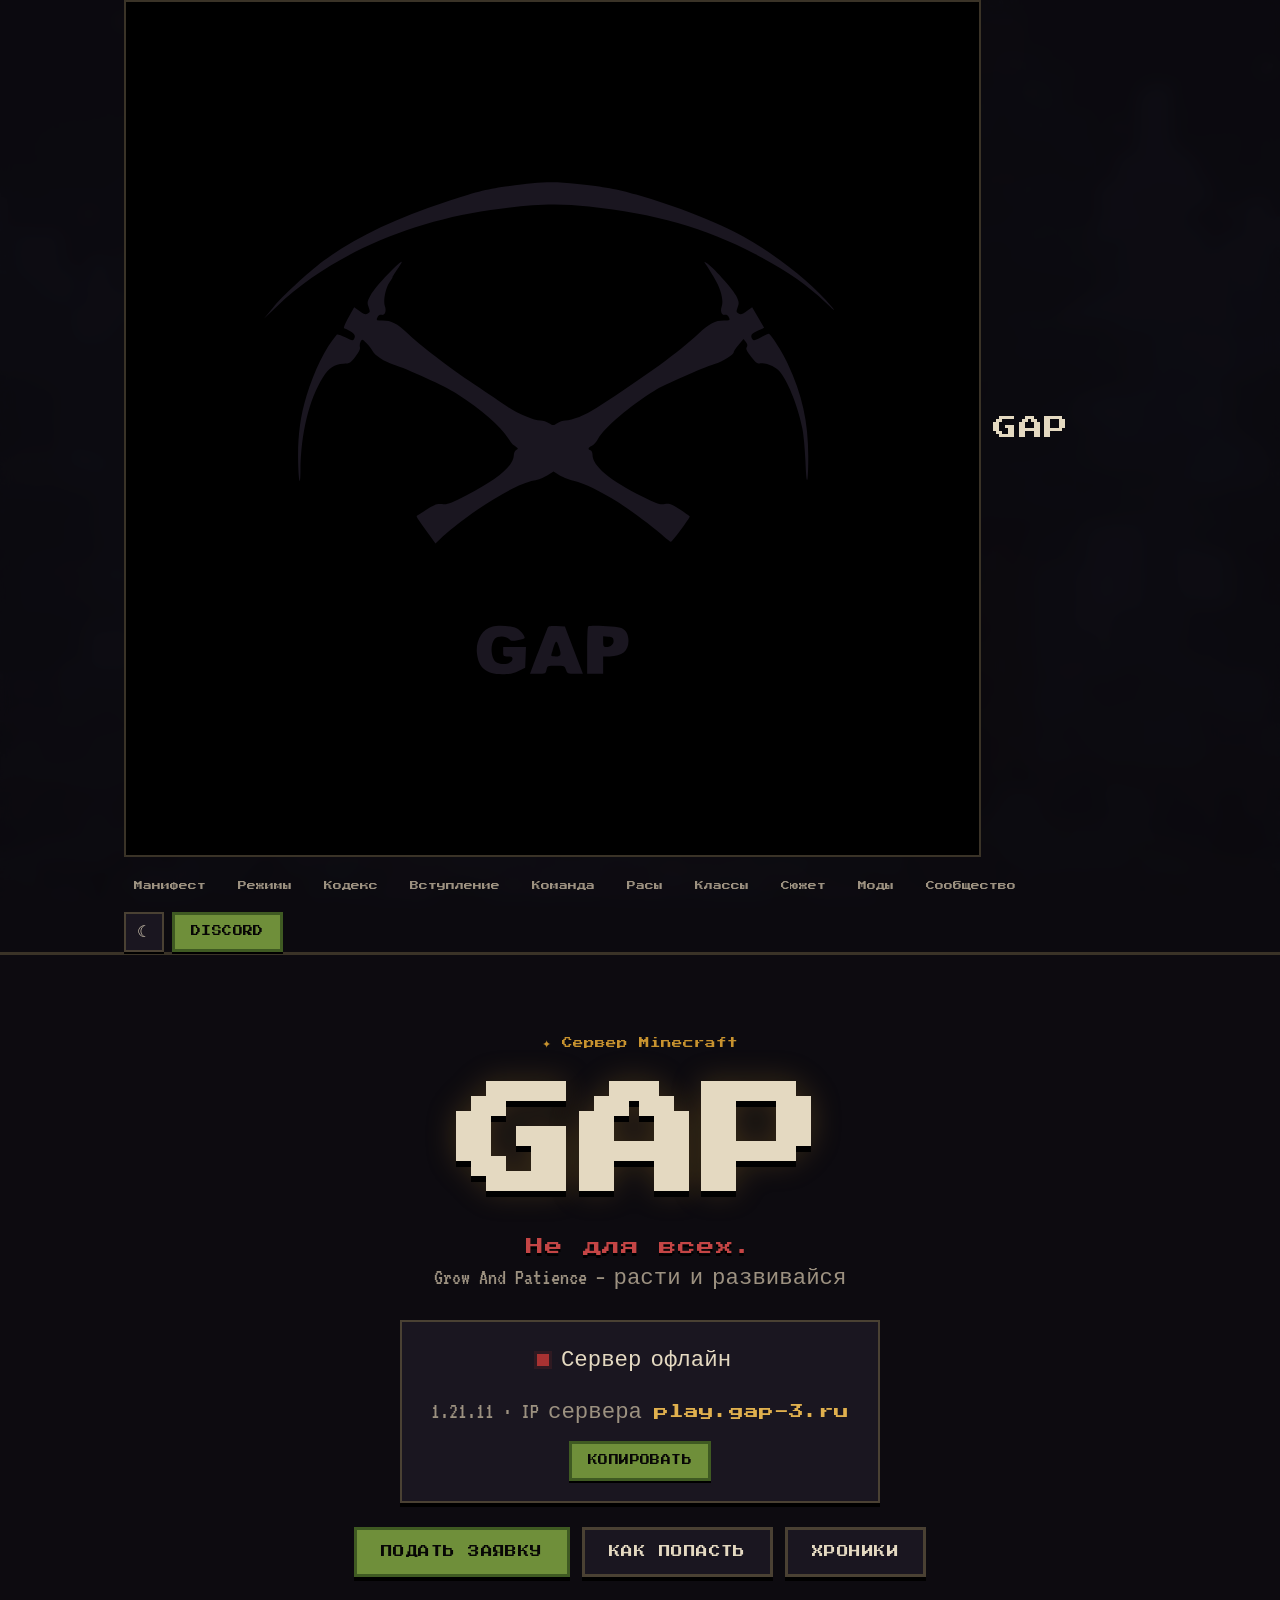
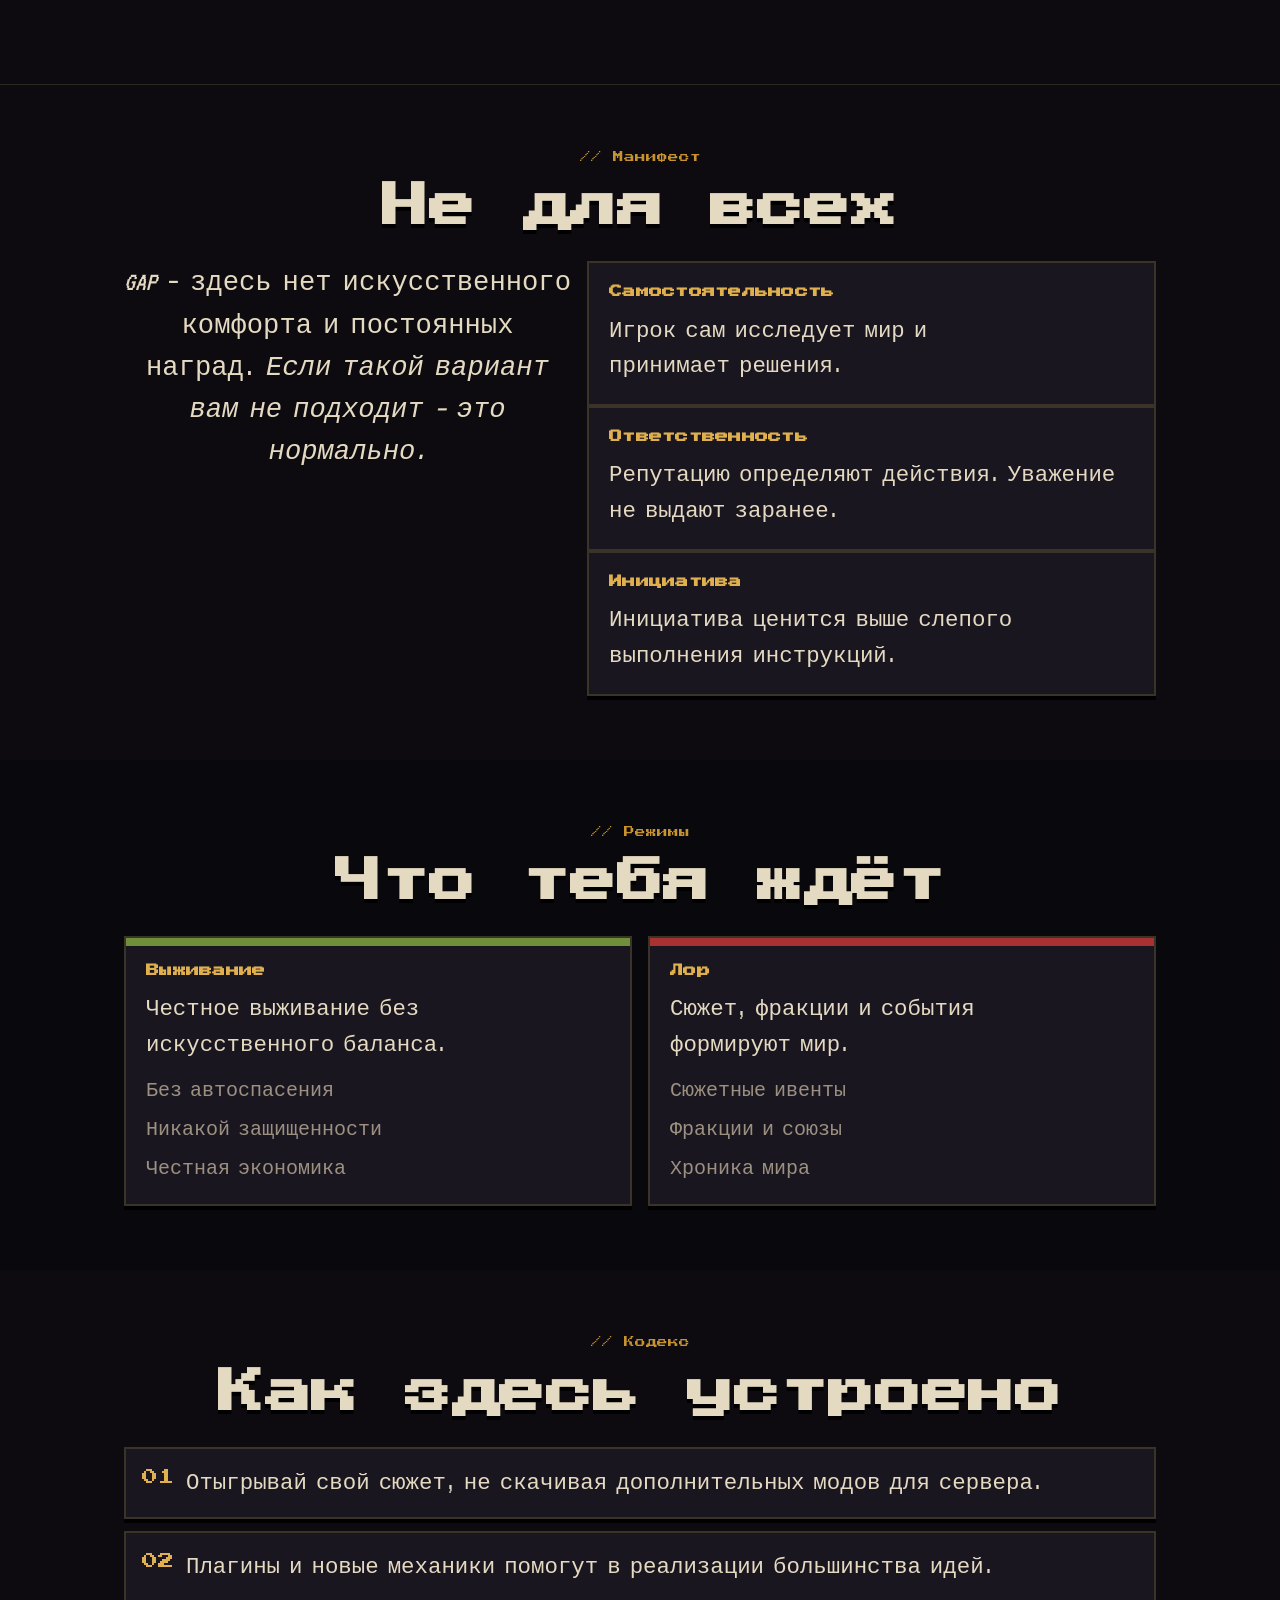
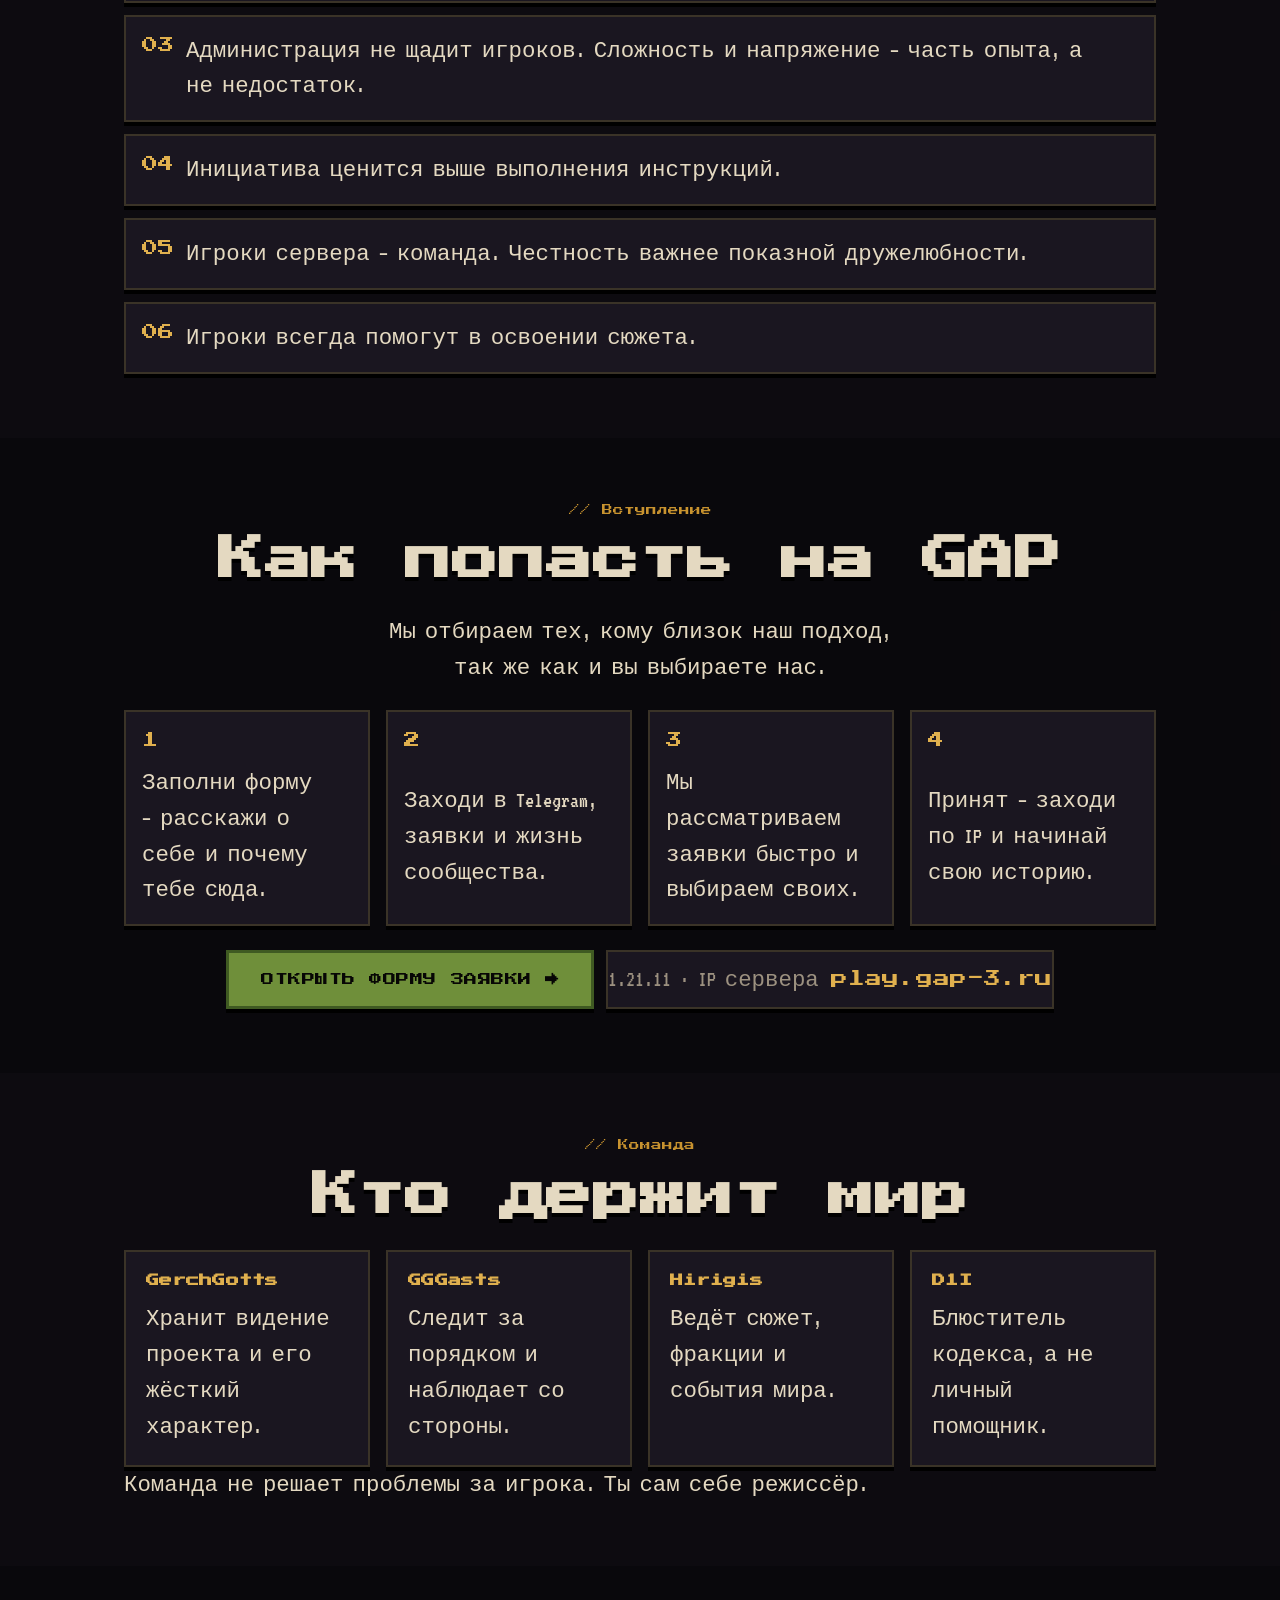
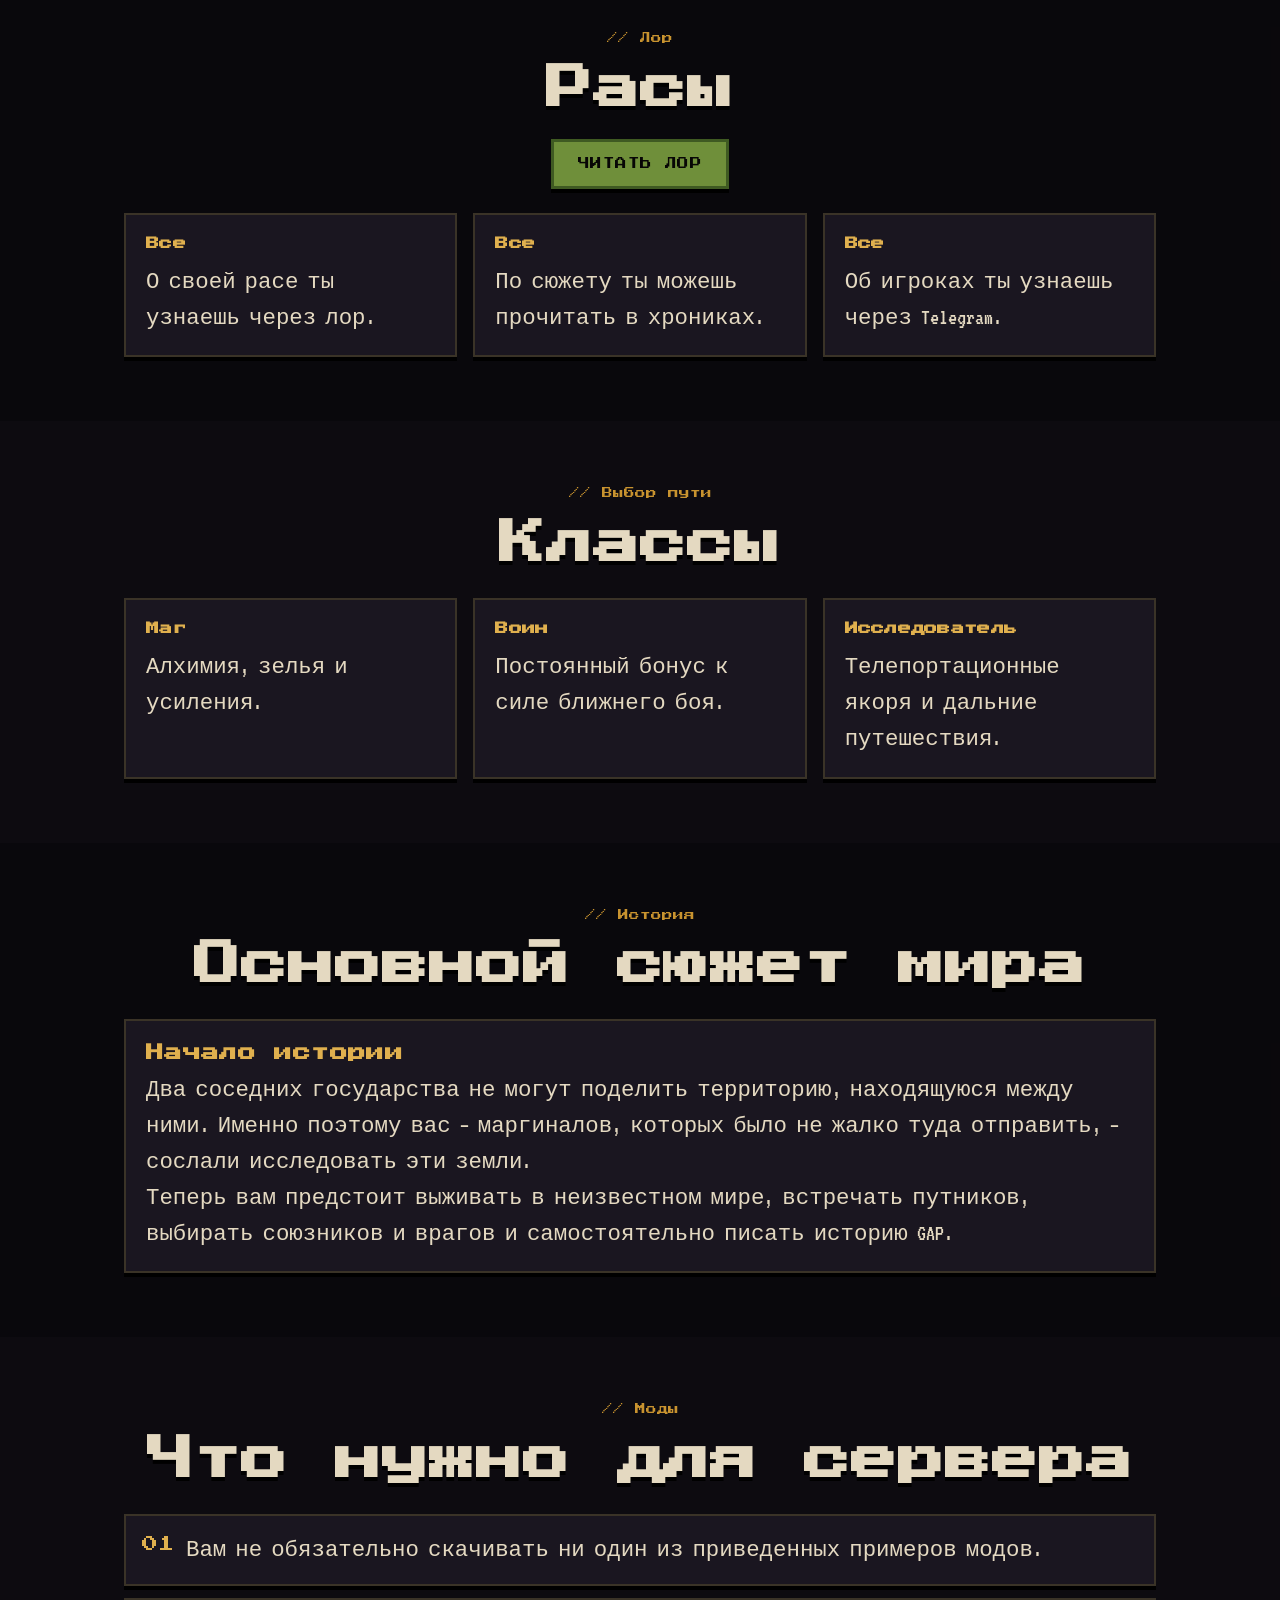
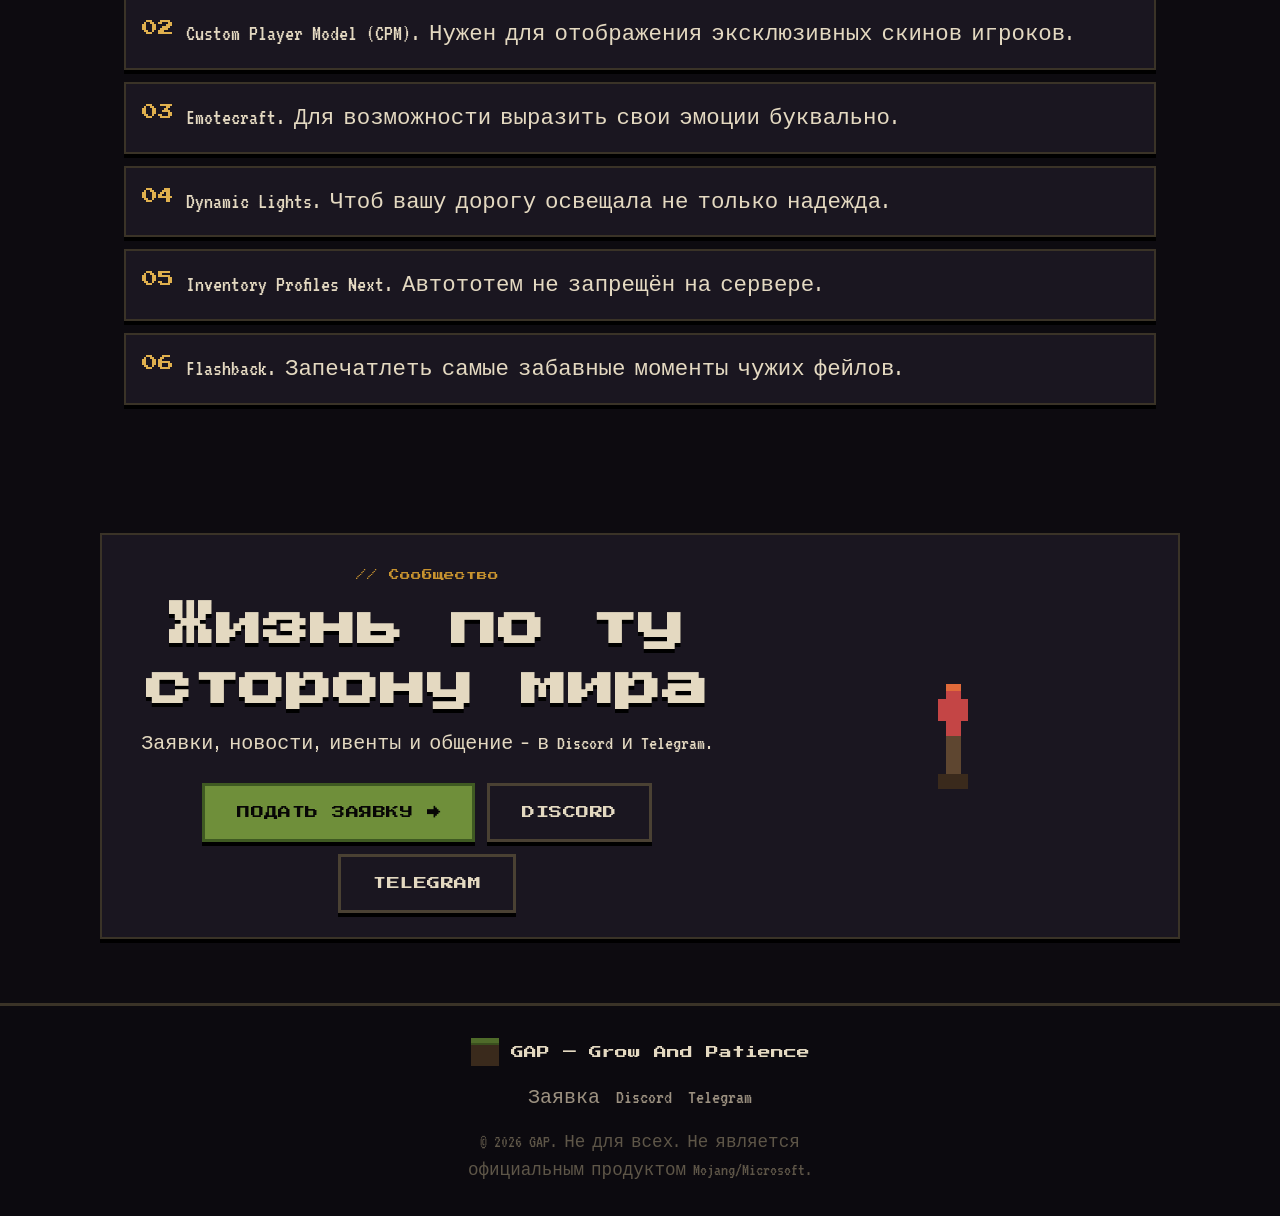
==== commit fb35fcf2: "Update index.html" ====
--- a/index.html
+++ b/index.html
@@ -18,20 +18,7 @@
   <header class="header" id="header">
     <div class="container header__inner">
       <a href="#top" class="brand" aria-label="GAP — на главную">
-        <svg class="brand__logo" width="36" height="36" viewBox="0 0 16 16" aria-hidden="true" shape-rendering="crispEdges">
-          <rect x="0" y="0" width="16" height="16" fill="#3a2a1c"/>
-          <rect x="0" y="0" width="16" height="4" fill="#4f6b2a"/>
-          <rect x="0" y="3" width="16" height="1" fill="#3a4f1e"/>
-          <rect x="2" y="0" width="1" height="1" fill="#5e7d33"/>
-          <rect x="8" y="1" width="2" height="1" fill="#5e7d33"/>
-          <rect x="13" y="0" width="1" height="2" fill="#5e7d33"/>
-          <rect x="0" y="4" width="16" height="1" fill="#2a1d12"/>
-          <rect x="3" y="6" width="2" height="2" fill="#241811"/>
-          <rect x="9" y="5" width="1" height="1" fill="#241811"/>
-          <rect x="11" y="8" width="2" height="1" fill="#241811"/>
-          <rect x="5" y="10" width="1" height="2" fill="#241811"/>
-          <rect x="10" y="12" width="3" height="2" fill="#241811"/>
-        </svg>
+        <img src="favicon.svg" alt="GAP" class="brand__logo">
         <span class="brand__name">GAP</span>
       </a>
 
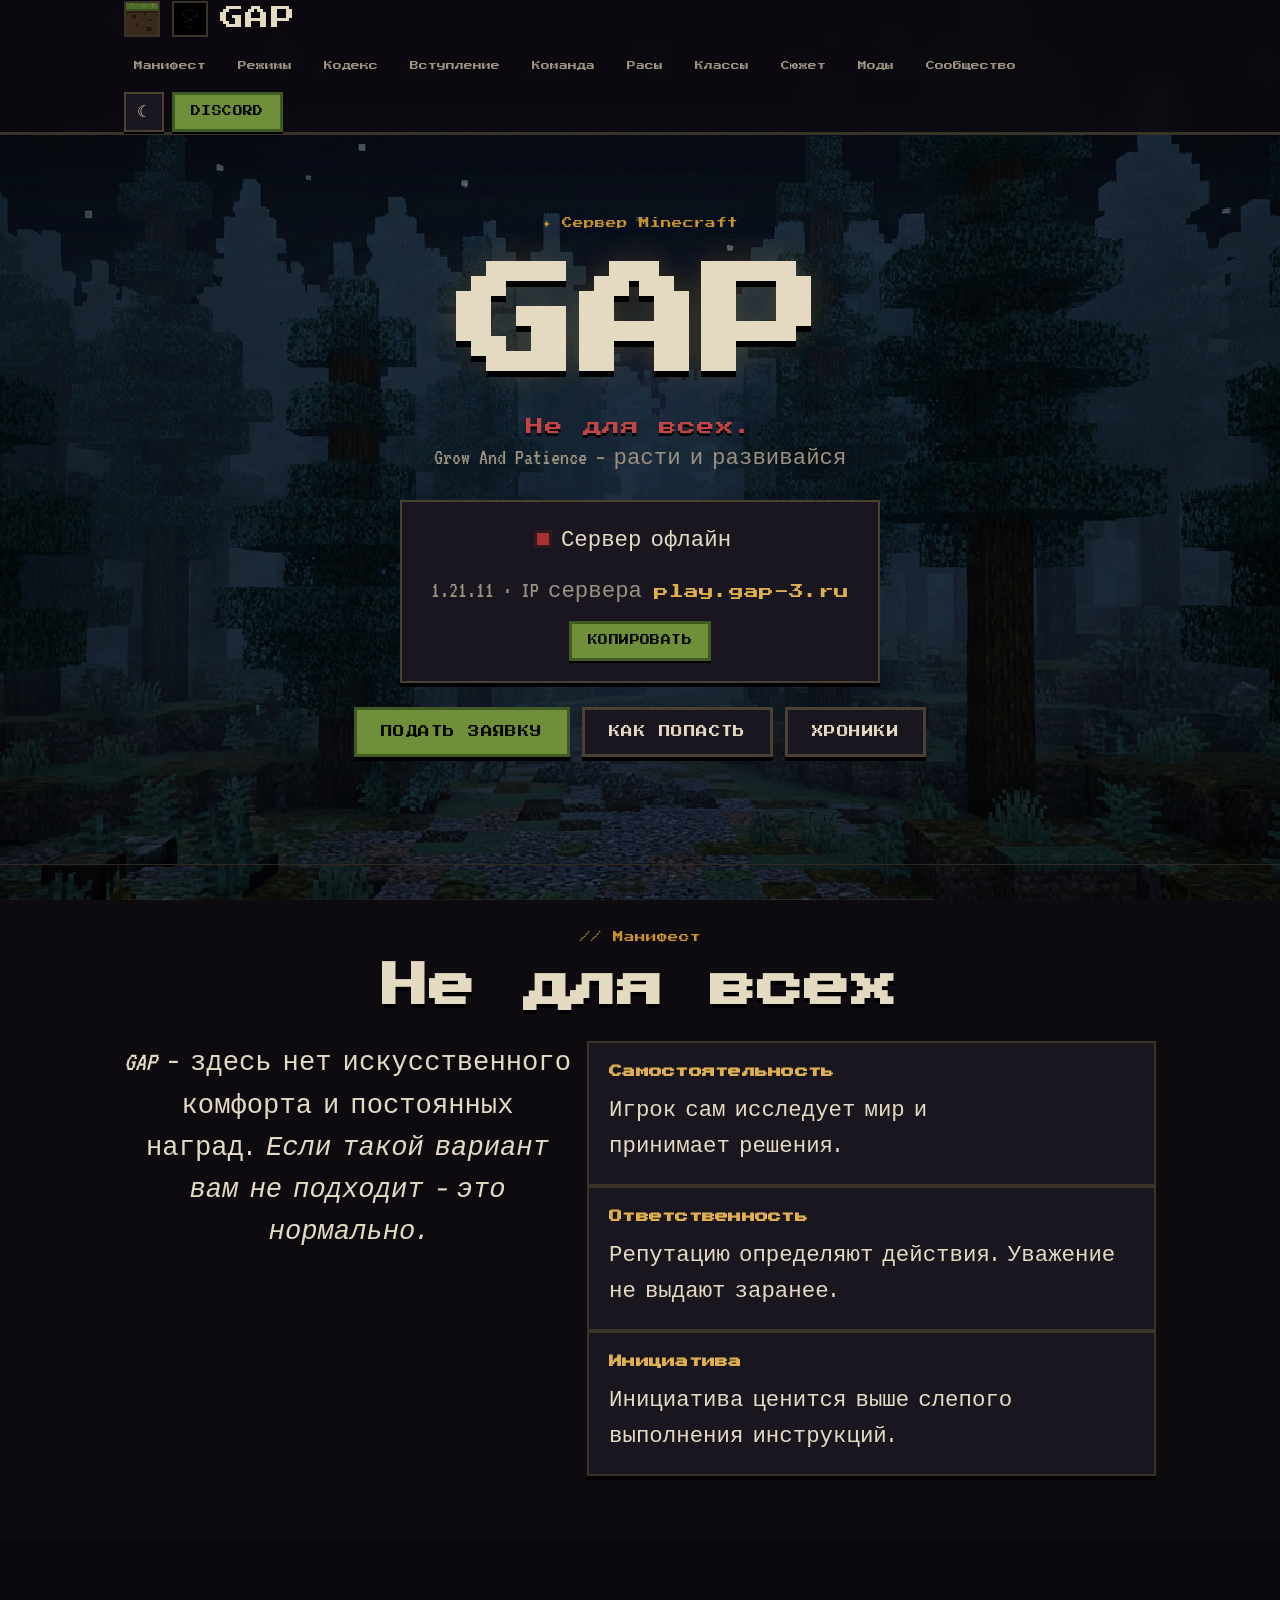
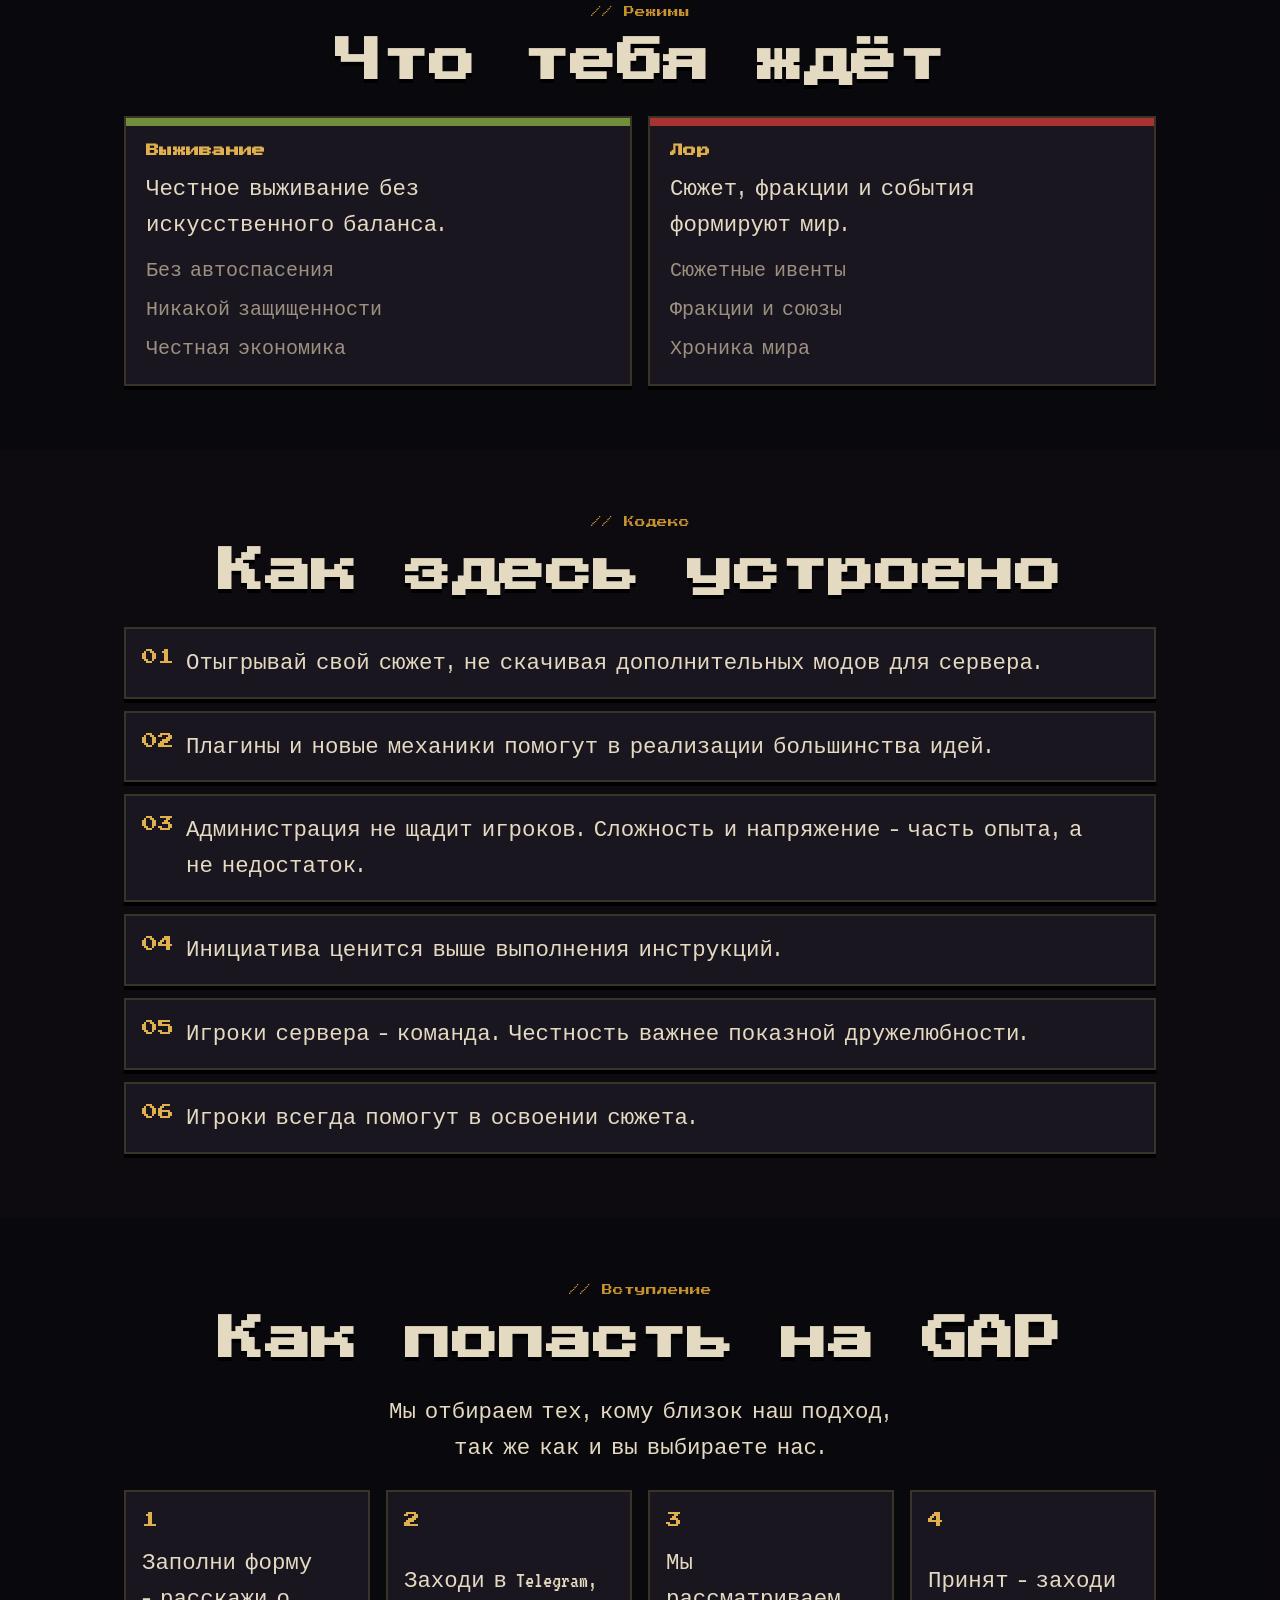
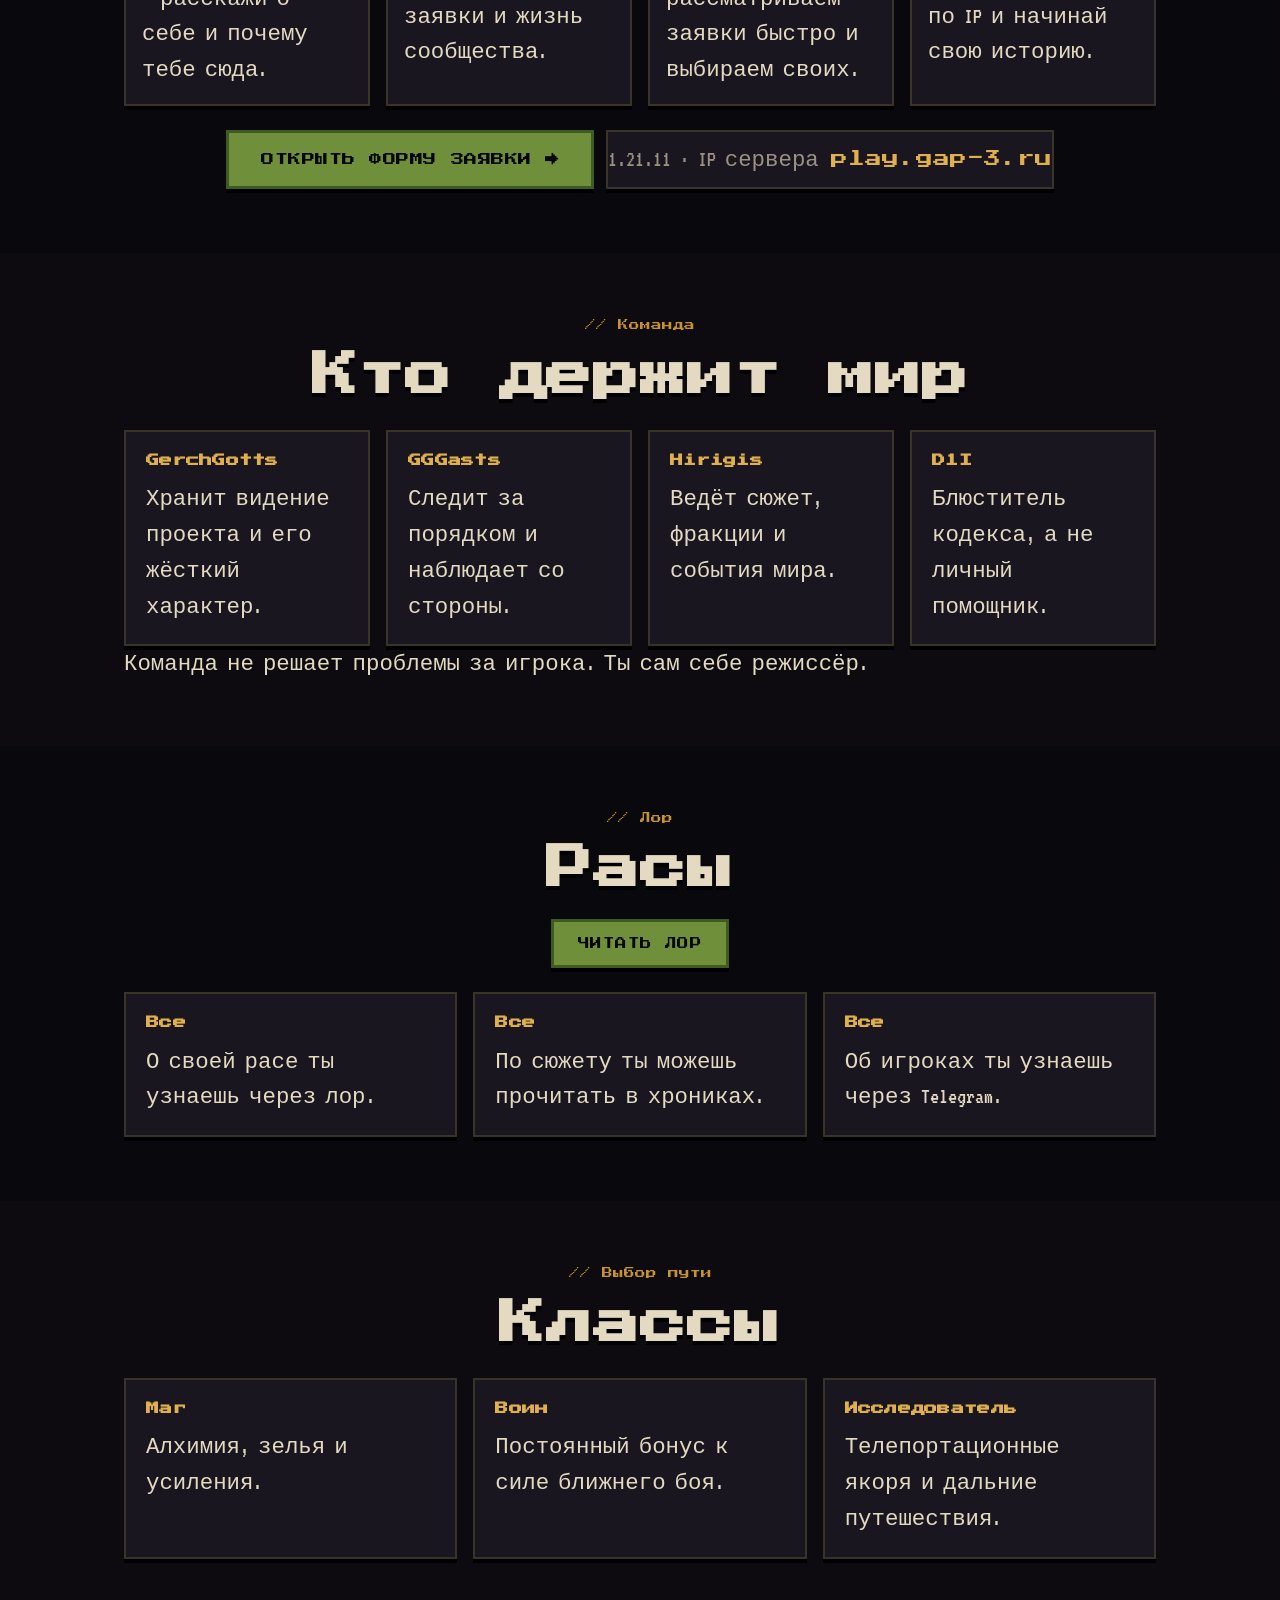
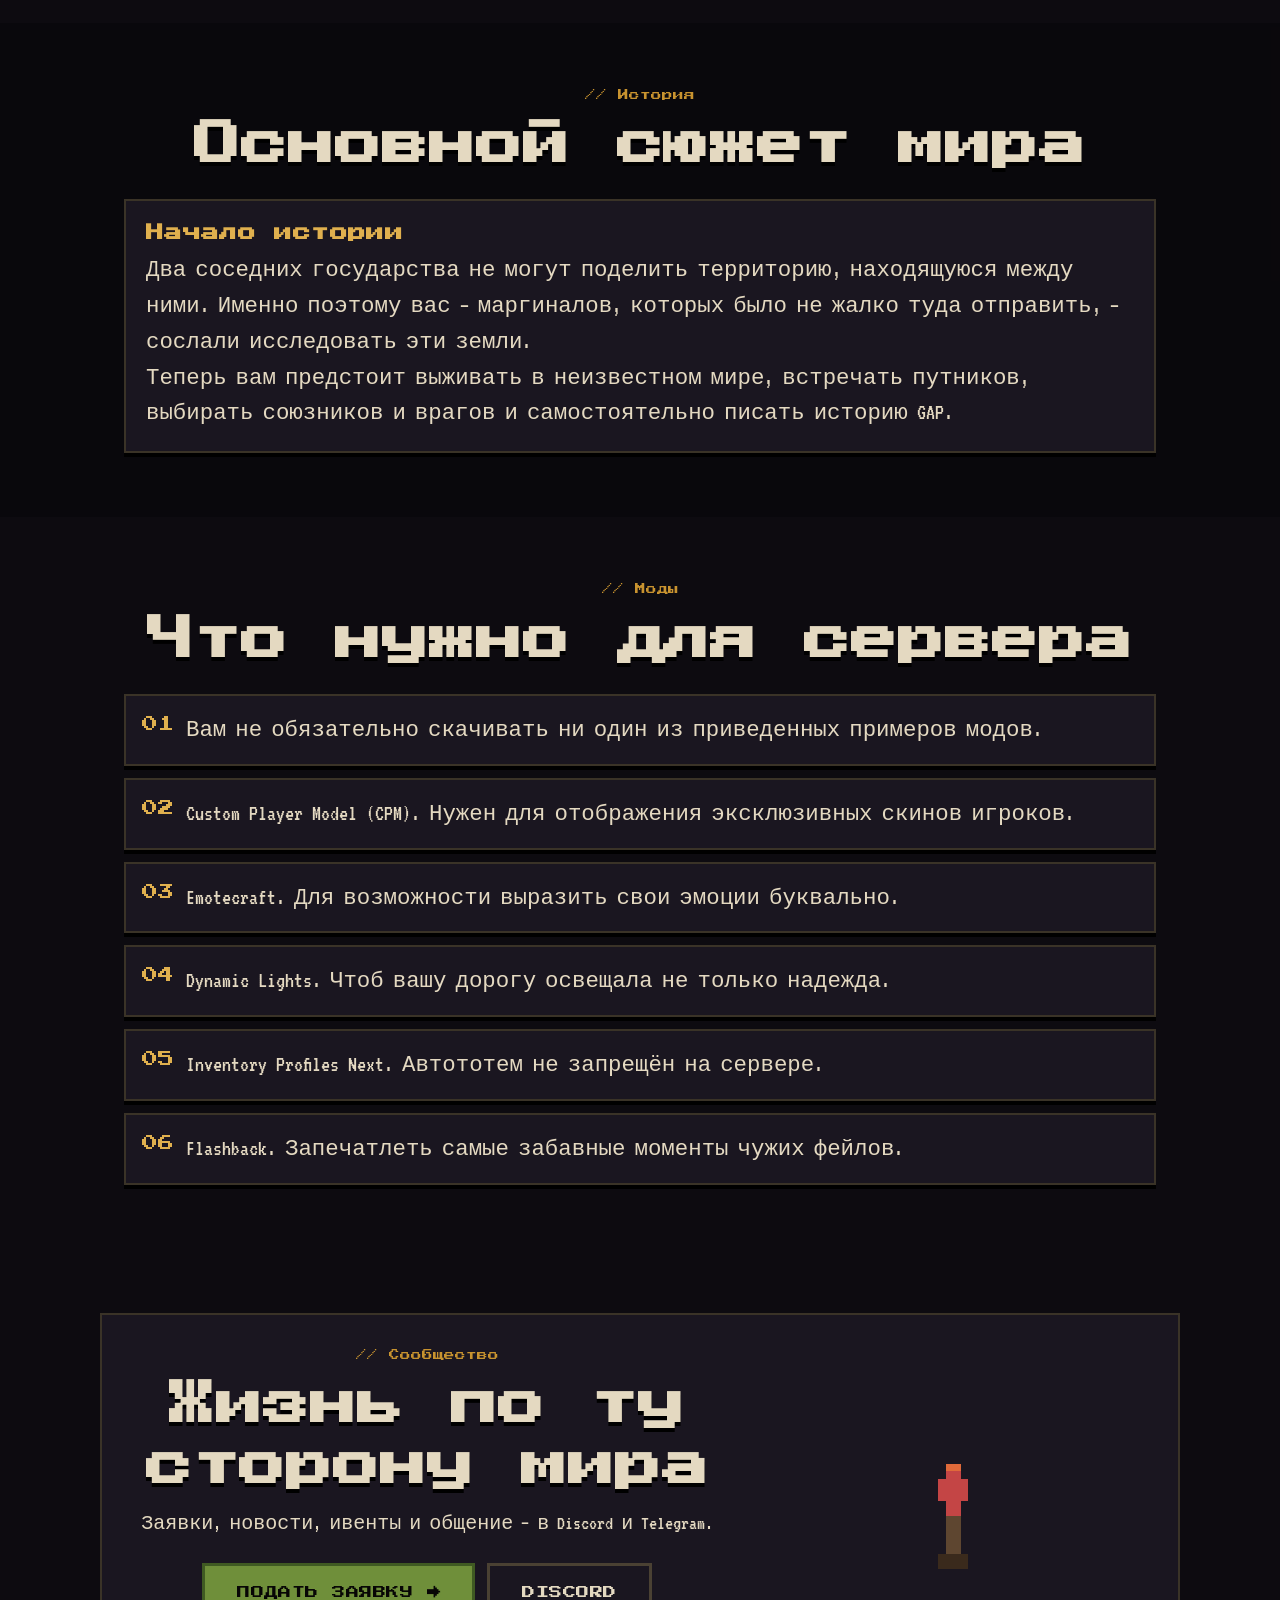
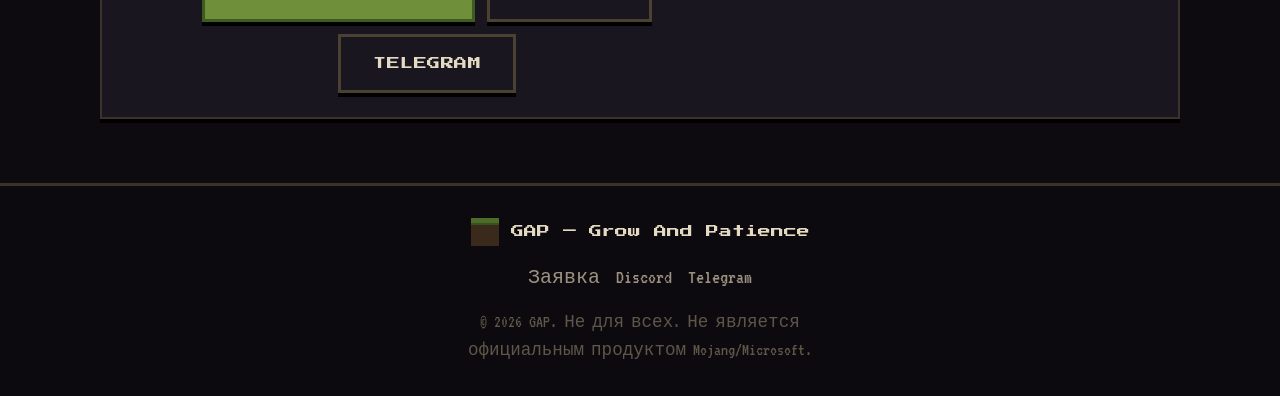
==== commit 6f0b628a: "Update index.html" ====
--- a/index.html
+++ b/index.html
@@ -18,6 +18,21 @@
   <header class="header" id="header">
     <div class="container header__inner">
       <a href="#top" class="brand" aria-label="GAP — на главную">
+        <svg class="brand__logo" width="36" height="36" viewBox="0 0 16 16" aria-hidden="true" 
+          shape-rendering="crispEdges"> 
+          <rect x="0" y="0" width="16" height="16" fill="#3a2a1c"/> 
+          <rect x="0" y="0" width="16" height="4" fill="#4f6b2a"/> 
+          <rect x="0" y="3" width="16" height="1" fill="#3a4f1e"/> 
+          <rect x="2" y="0" width="1" height="1" fill="#5e7d33"/> 
+          <rect x="8" y="1" width="2" height="1" fill="#5e7d33"/>
+          <rect x="13" y="0" width="1" height="2" fill="#5e7d33"/> 
+          <rect x="0" y="4" width="16" height="1" fill="#2a1d12"/>
+          <rect x="3" y="6" width="2" height="2" fill="#241811"/> 
+          <rect x="9" y="5" width="1" height="1" fill="#241811"/> 
+          <rect x="11" y="8" width="2" height="1" fill="#241811"/> 
+          <rect x="5" y="10" width="1" height="2" fill="#241811"/>
+          <rect x="10" y="12" width="3" height="2" fill="#241811"/>
+        </svg>
         <img src="favicon.svg" alt="GAP" class="brand__logo">
         <span class="brand__name">GAP</span>
       </a>
--- a/style.css
+++ b/style.css
@@ -1177,3 +1177,10 @@
     font-size: 1rem;
   }
 }
+  /* лого */
+.brand__logo {
+  width: 36px;
+  height: 36px;
+  object-fit: contain;
+  display: block;
+}
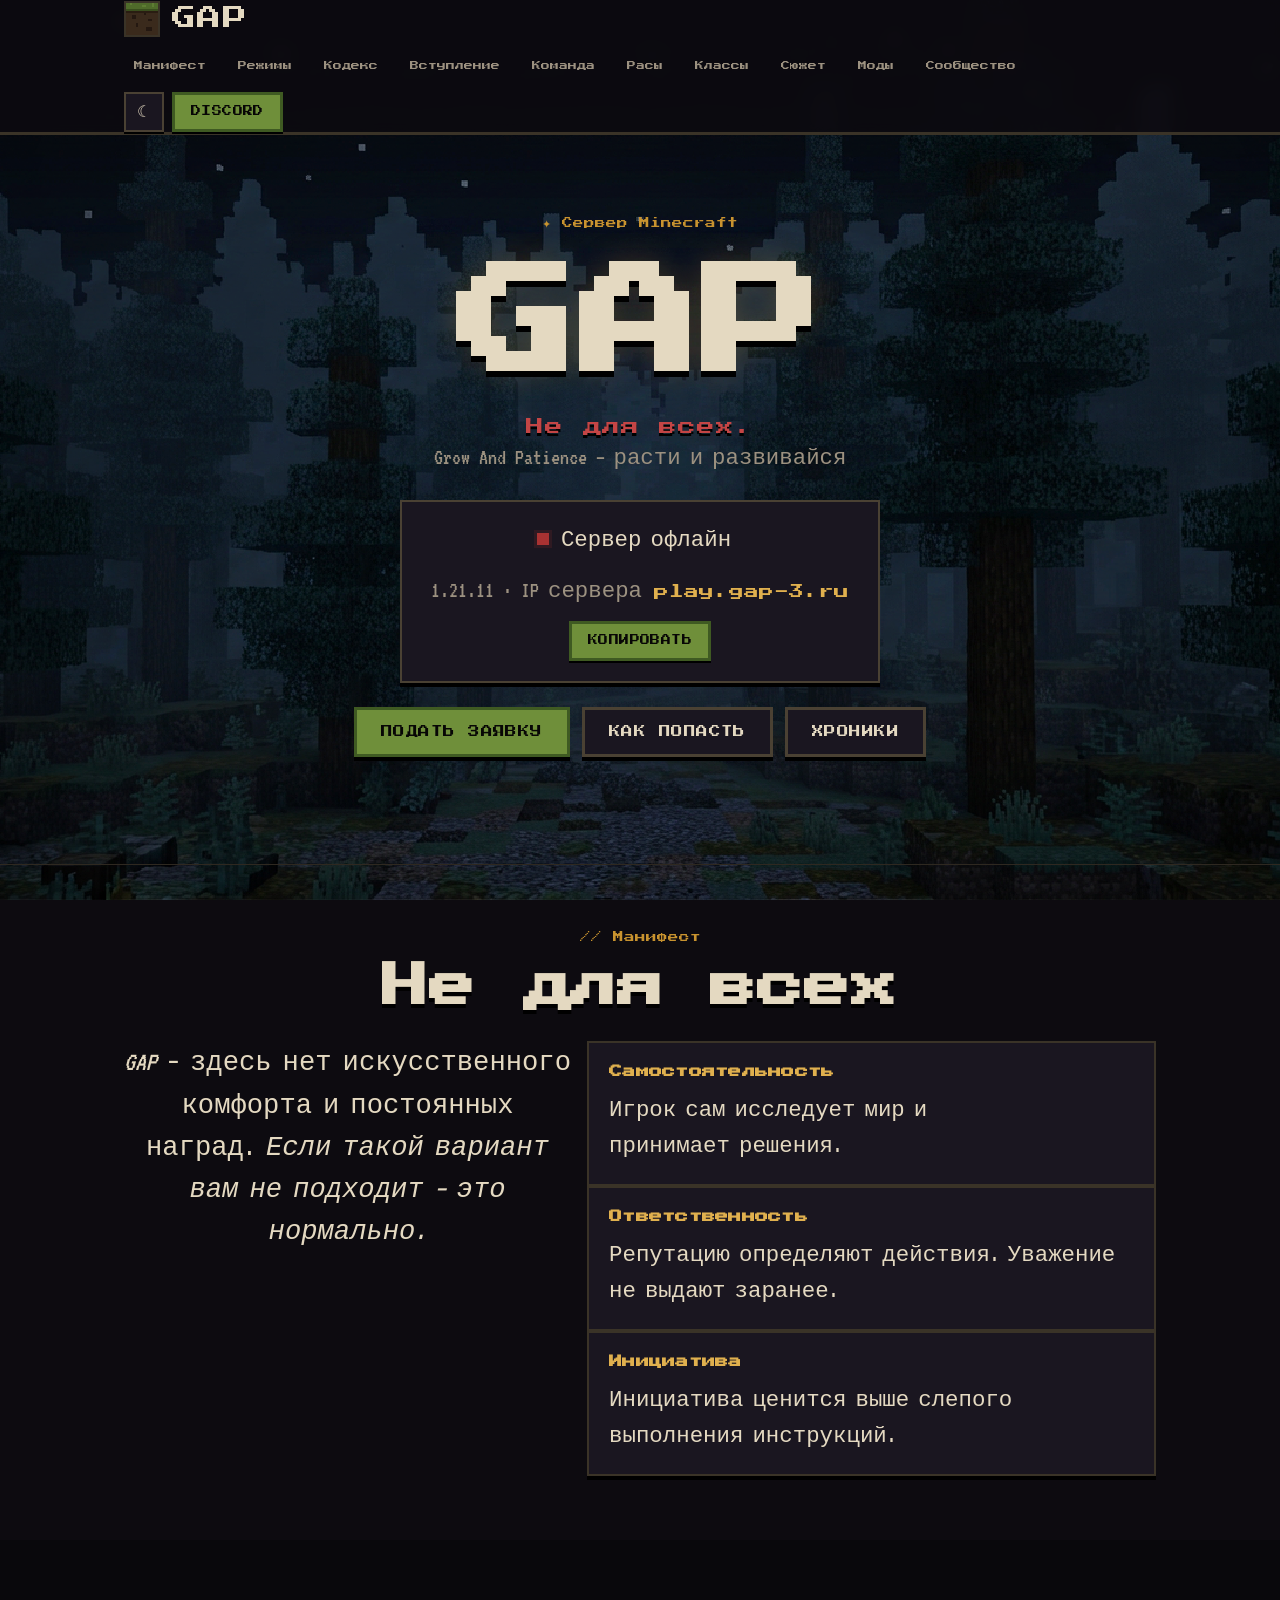
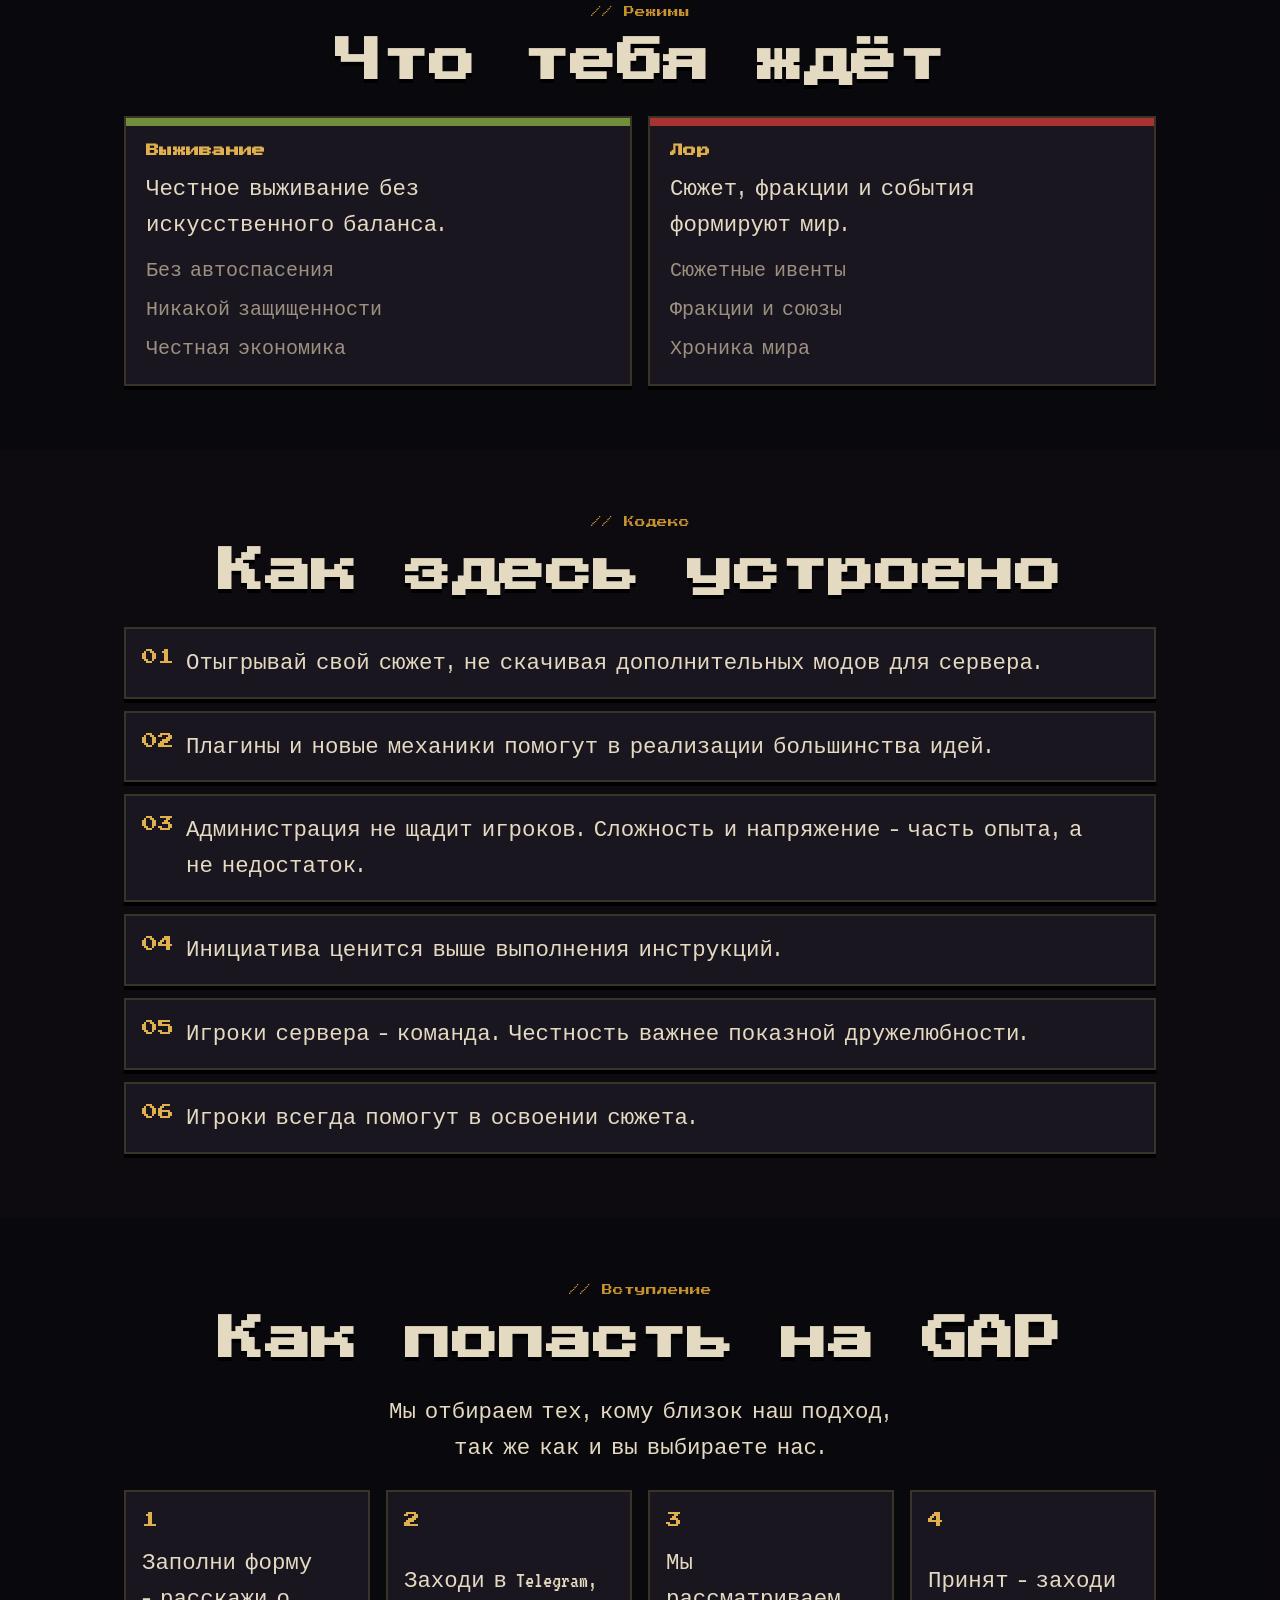
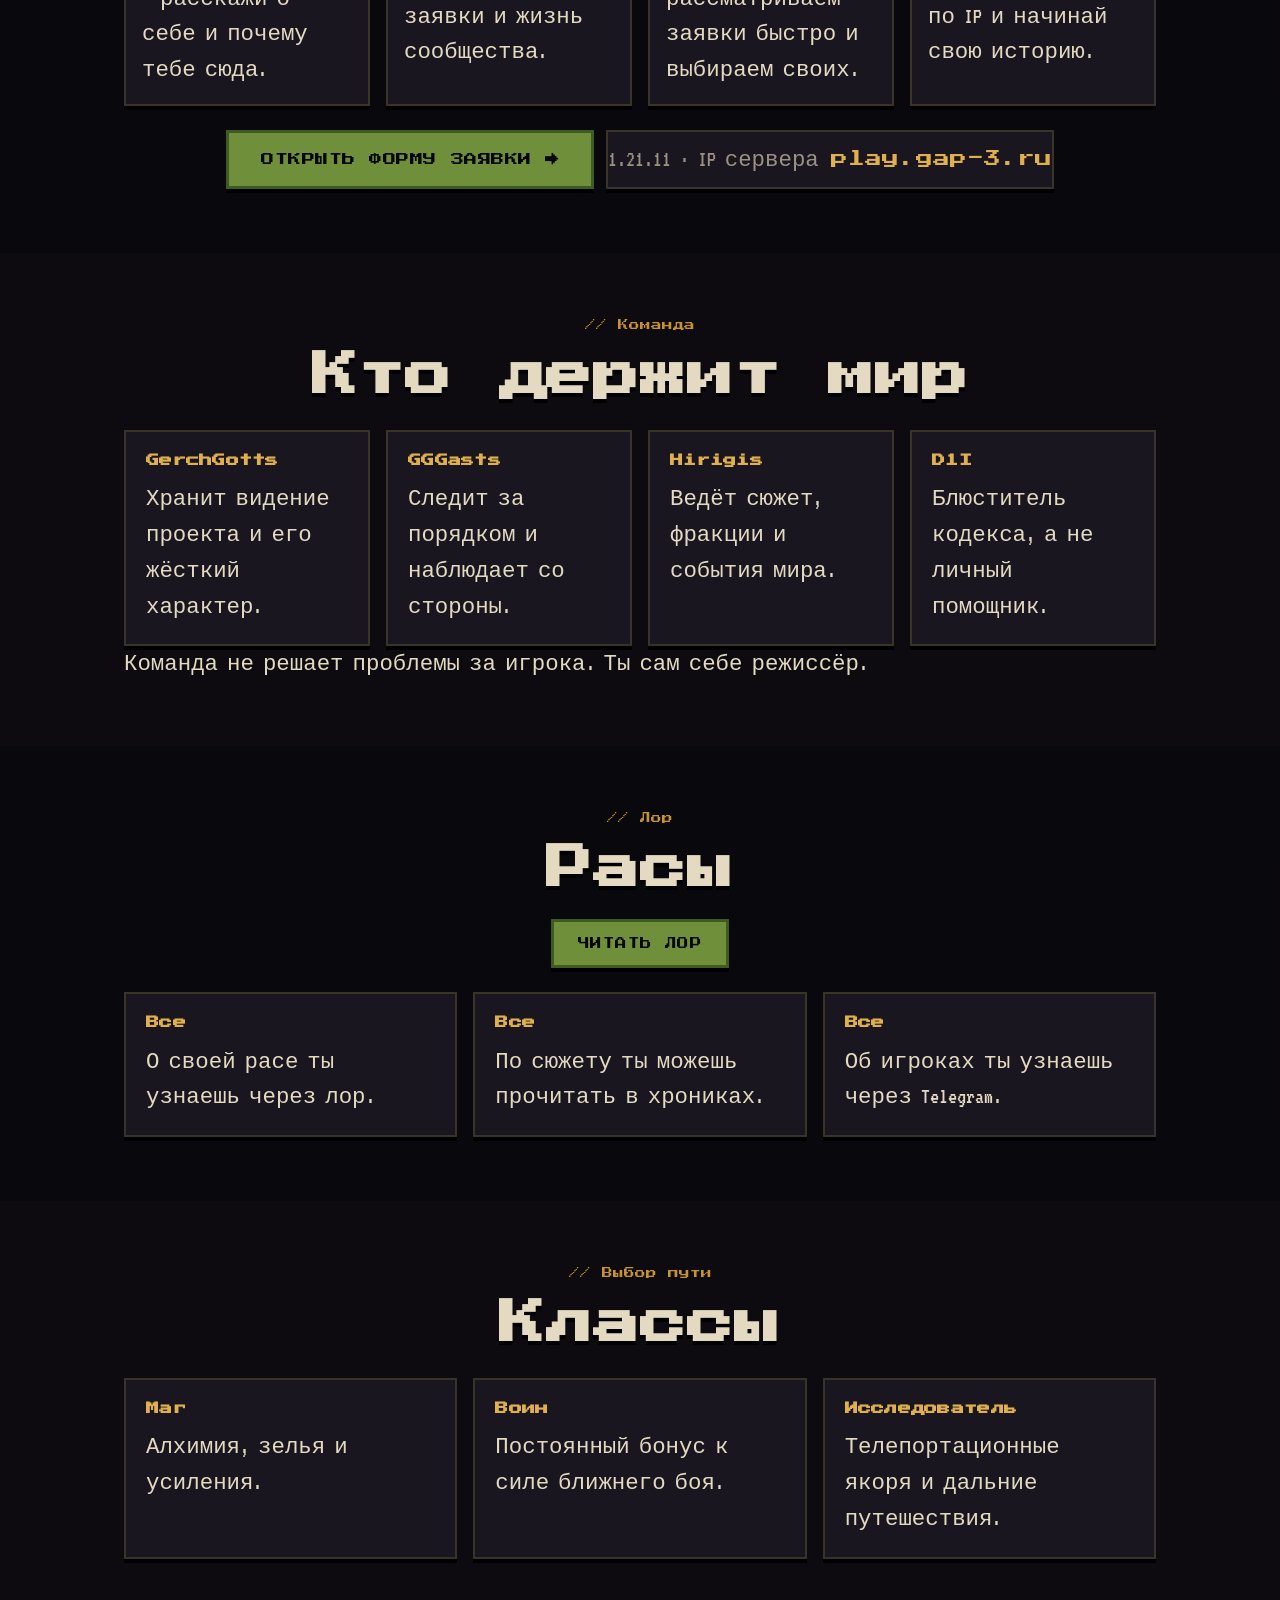
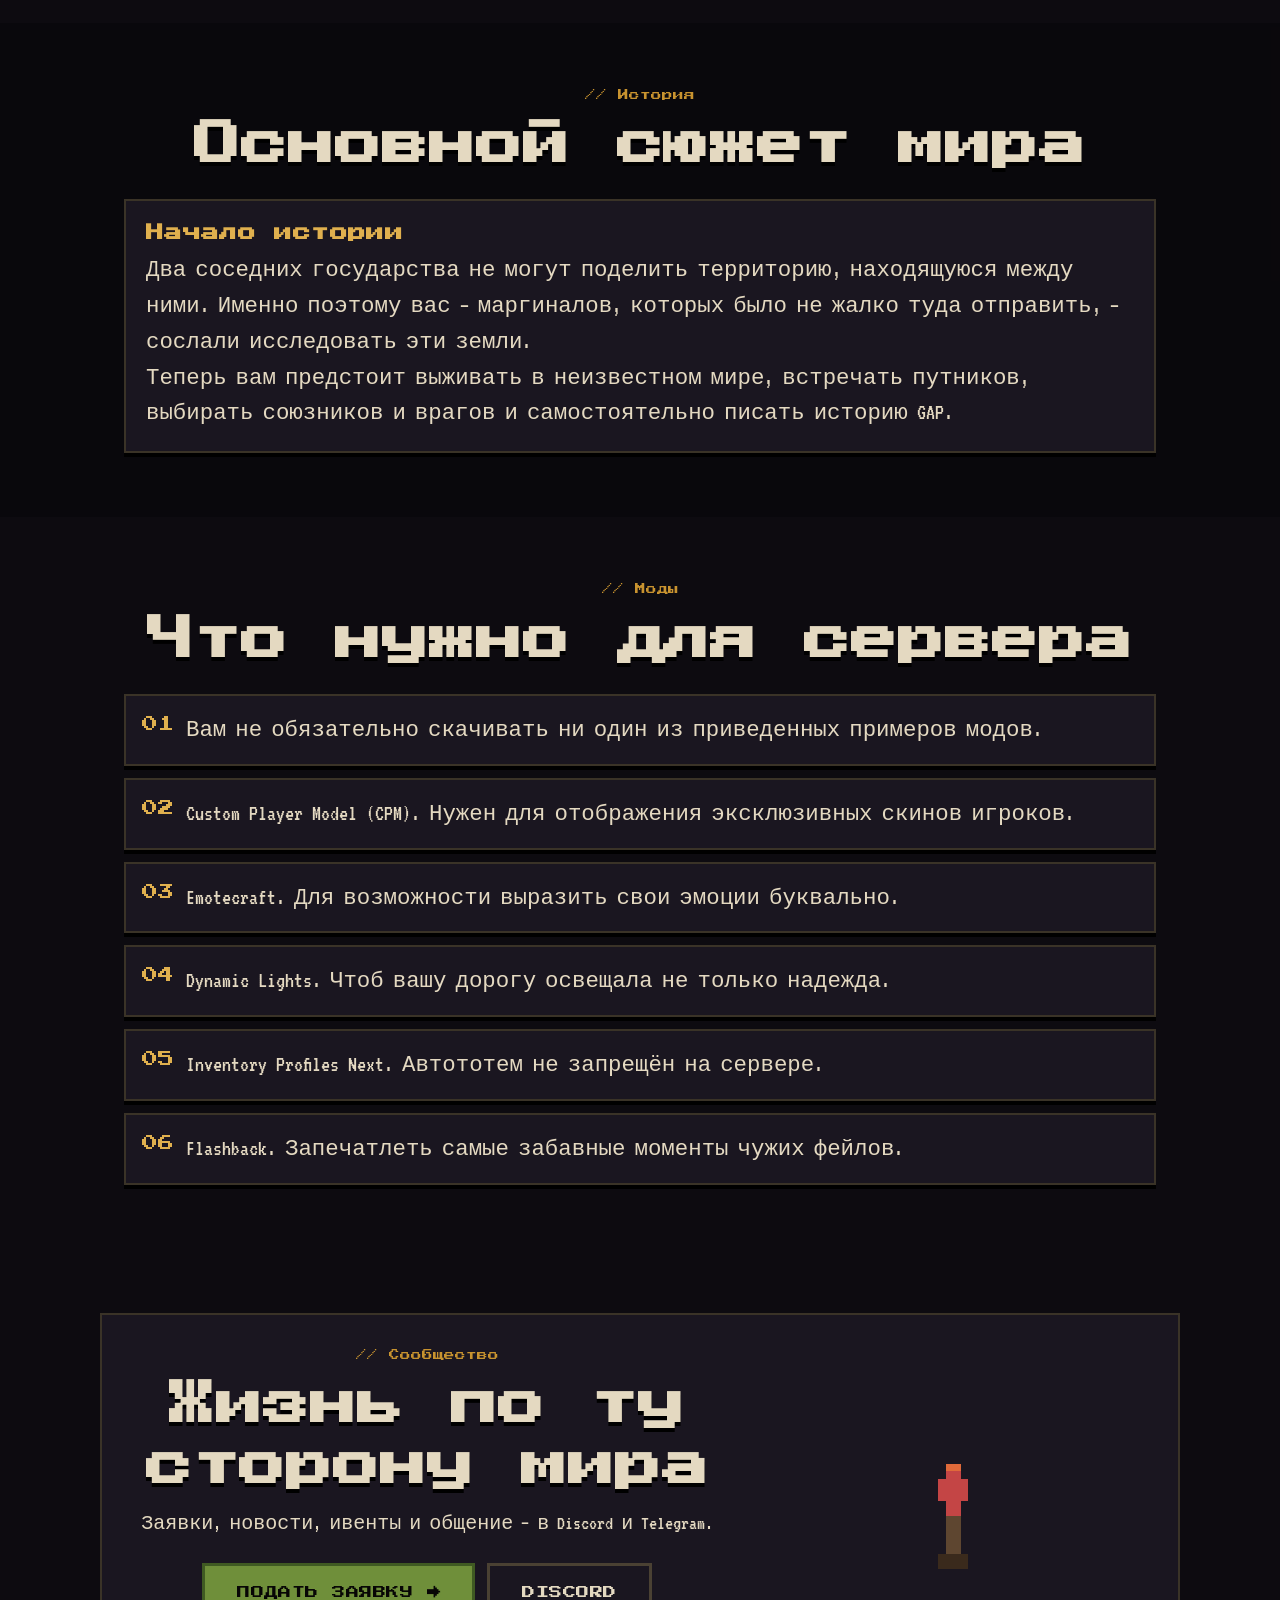
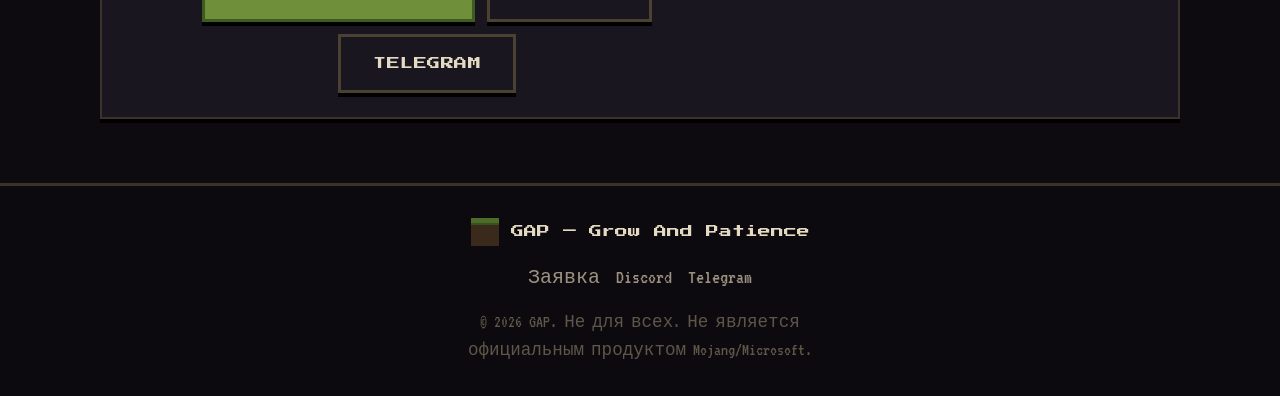
==== commit 8ca35ec4: "Update index.html" ====
--- a/index.html
+++ b/index.html
@@ -14,26 +14,24 @@
   <link href="https://fonts.googleapis.com/css2?family=Press+Start+2P&family=VT323&display=swap" rel="stylesheet" />
   <link rel="stylesheet" href="style.css" />
 </head>
-<body id="top">
+<body id="top"> 
   <header class="header" id="header">
-    <div class="container header__inner">
-      <a href="#top" class="brand" aria-label="GAP — на главную">
-        <svg class="brand__logo" width="36" height="36" viewBox="0 0 16 16" aria-hidden="true" 
-          shape-rendering="crispEdges"> 
+    <div class="container header__inner"> 
+      <a href="#top" class="brand" aria-label="GAP — на главную"> 
+        <svg class="brand__logo" width="36" height="36" viewBox="0 0 16 16" aria-hidden="true" shape-rendering="crispEdges"> 
           <rect x="0" y="0" width="16" height="16" fill="#3a2a1c"/> 
           <rect x="0" y="0" width="16" height="4" fill="#4f6b2a"/> 
           <rect x="0" y="3" width="16" height="1" fill="#3a4f1e"/> 
           <rect x="2" y="0" width="1" height="1" fill="#5e7d33"/> 
-          <rect x="8" y="1" width="2" height="1" fill="#5e7d33"/>
+          <rect x="8" y="1" width="2" height="1" fill="#5e7d33"/> 
           <rect x="13" y="0" width="1" height="2" fill="#5e7d33"/> 
           <rect x="0" y="4" width="16" height="1" fill="#2a1d12"/>
-          <rect x="3" y="6" width="2" height="2" fill="#241811"/> 
+          <rect x="3" y="6" width="2" height="2" fill="#241811"/>
           <rect x="9" y="5" width="1" height="1" fill="#241811"/> 
-          <rect x="11" y="8" width="2" height="1" fill="#241811"/> 
+          <rect x="11" y="8" width="2" height="1" fill="#241811"/>
           <rect x="5" y="10" width="1" height="2" fill="#241811"/>
           <rect x="10" y="12" width="3" height="2" fill="#241811"/>
         </svg>
-        <img src="favicon.svg" alt="GAP" class="brand__logo">
         <span class="brand__name">GAP</span>
       </a>
 
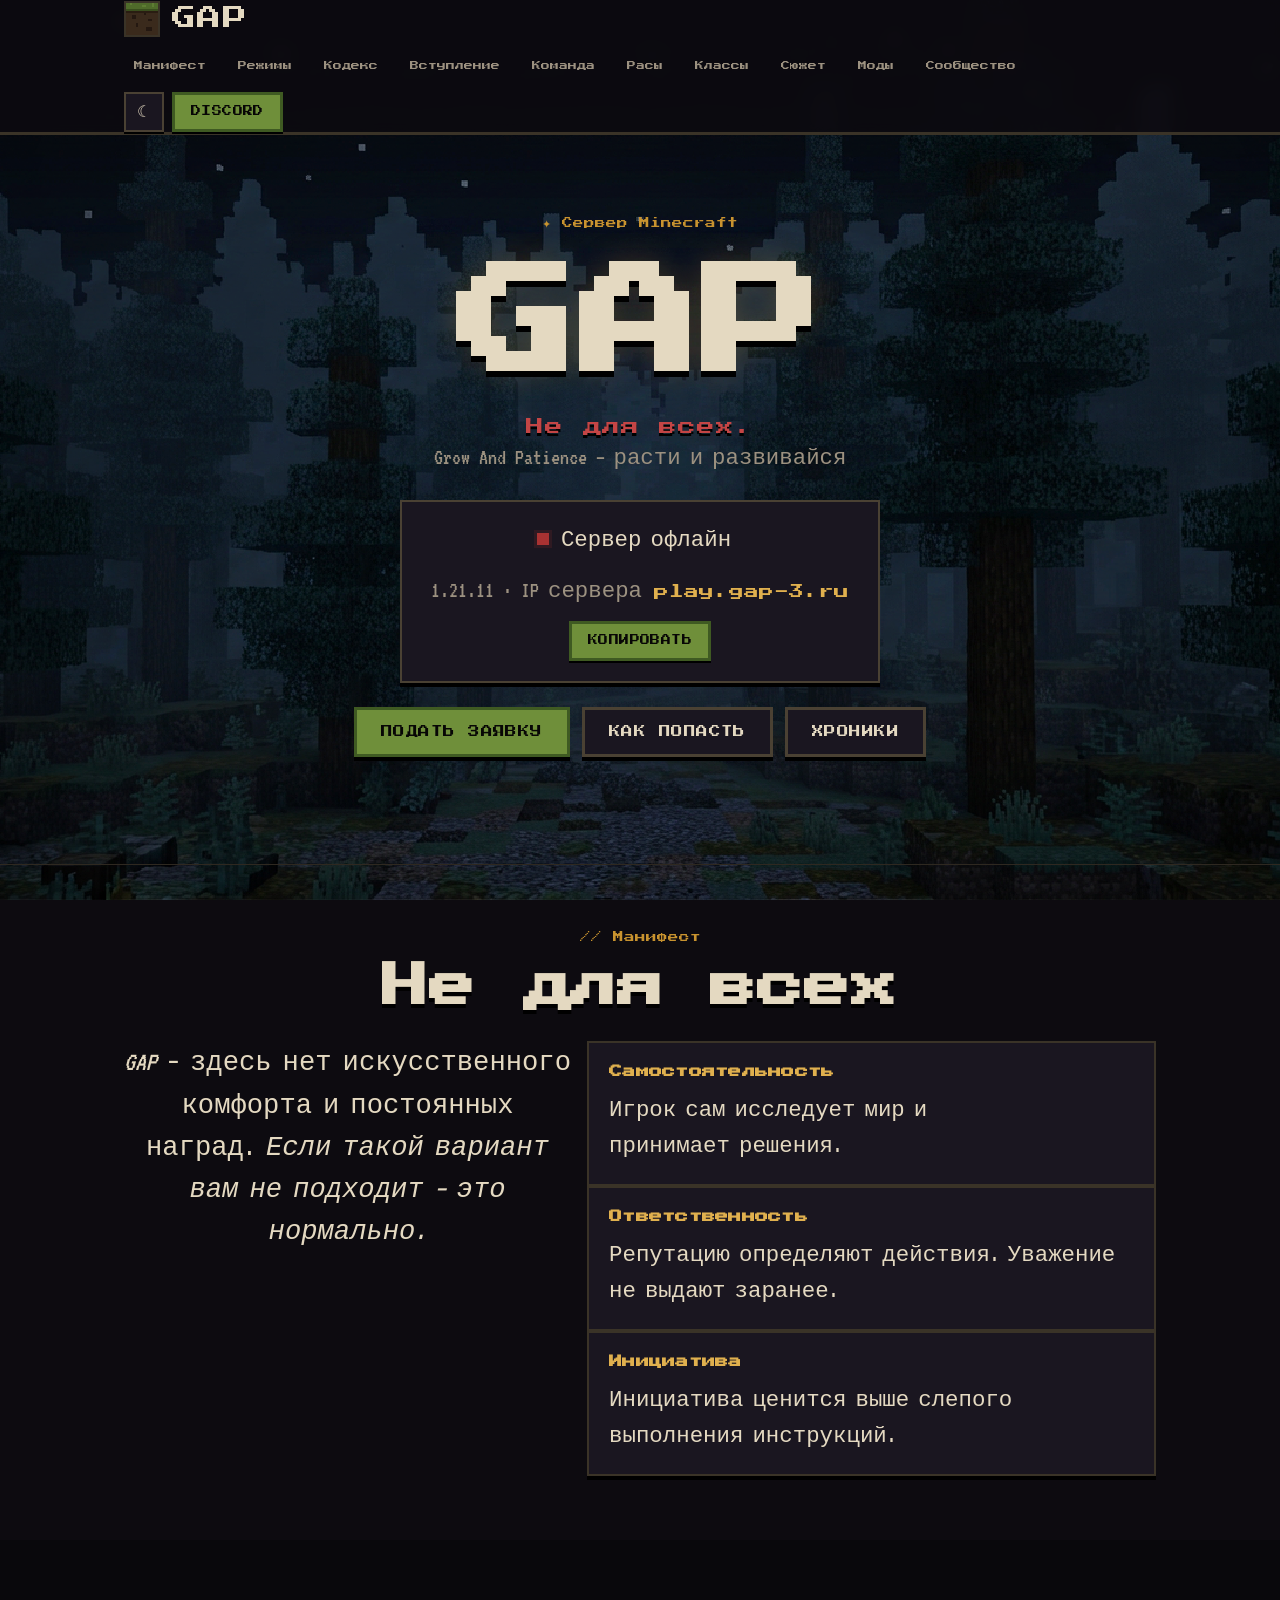
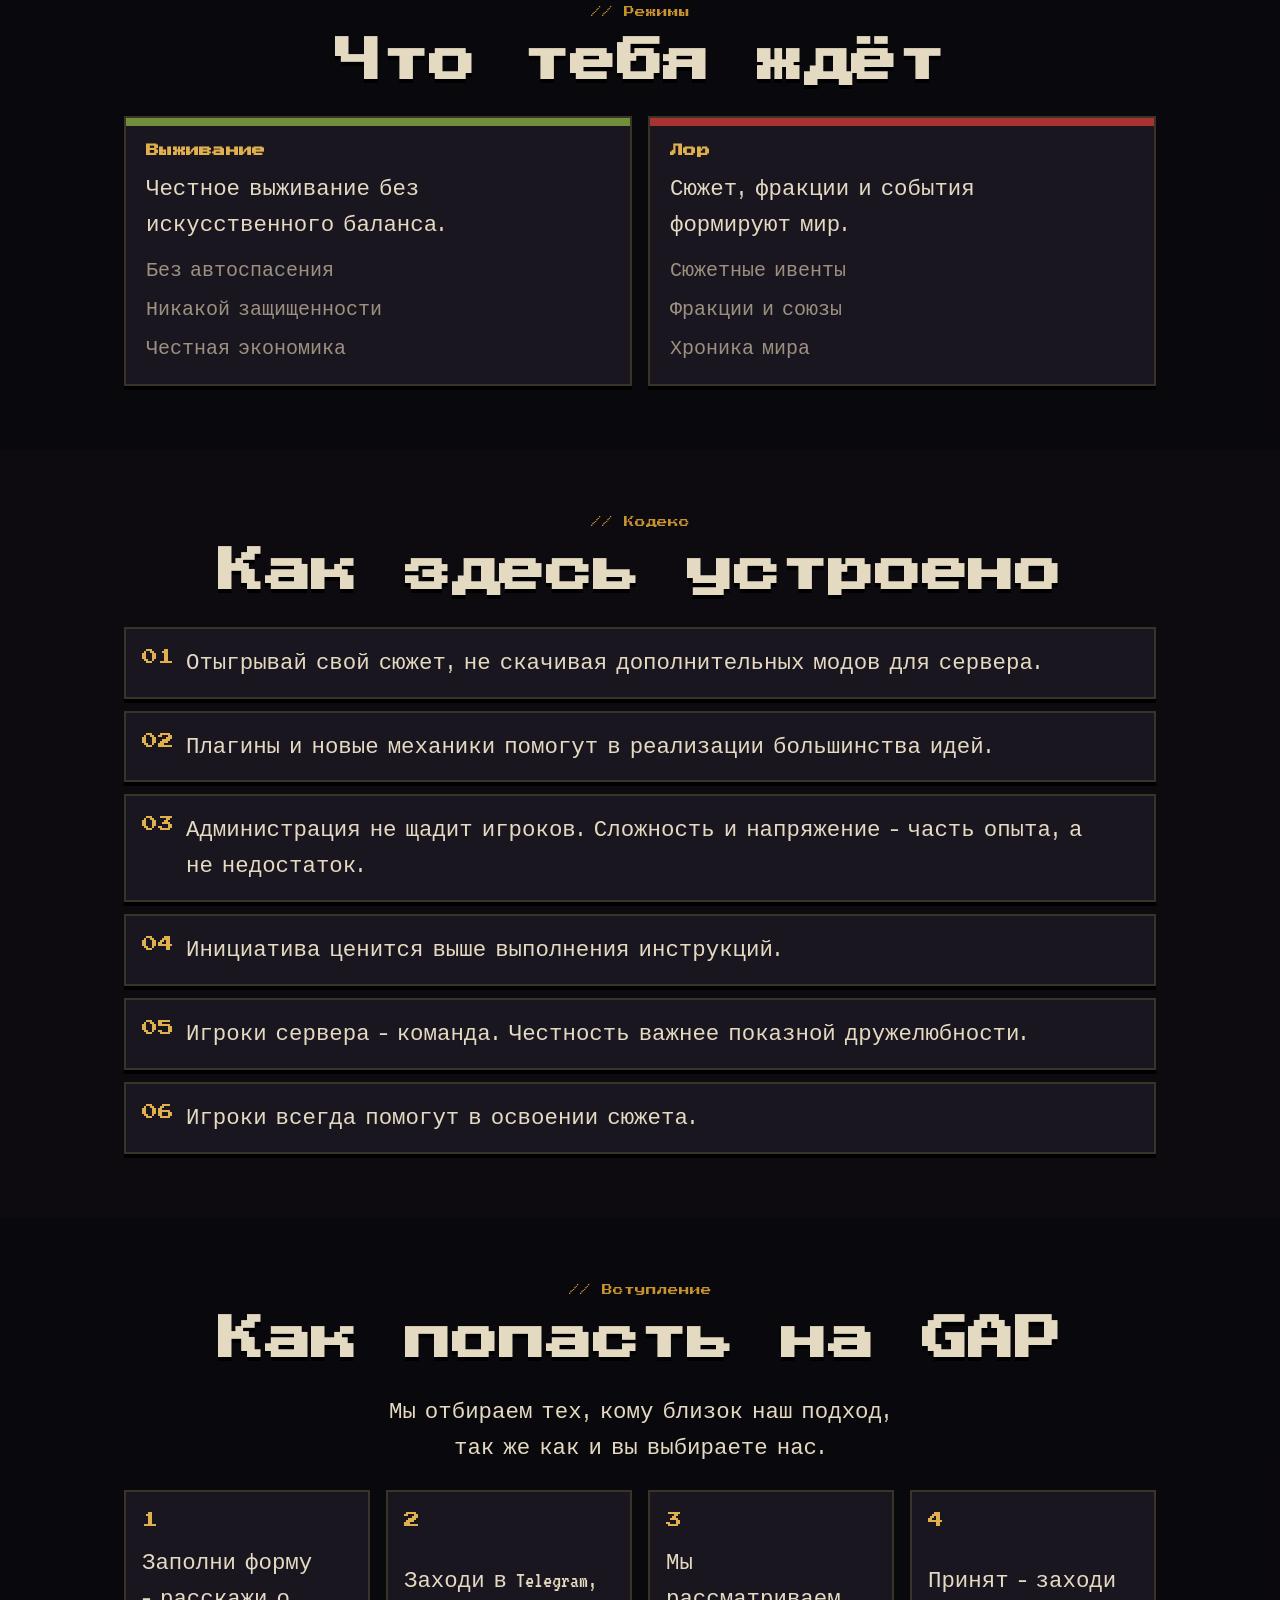
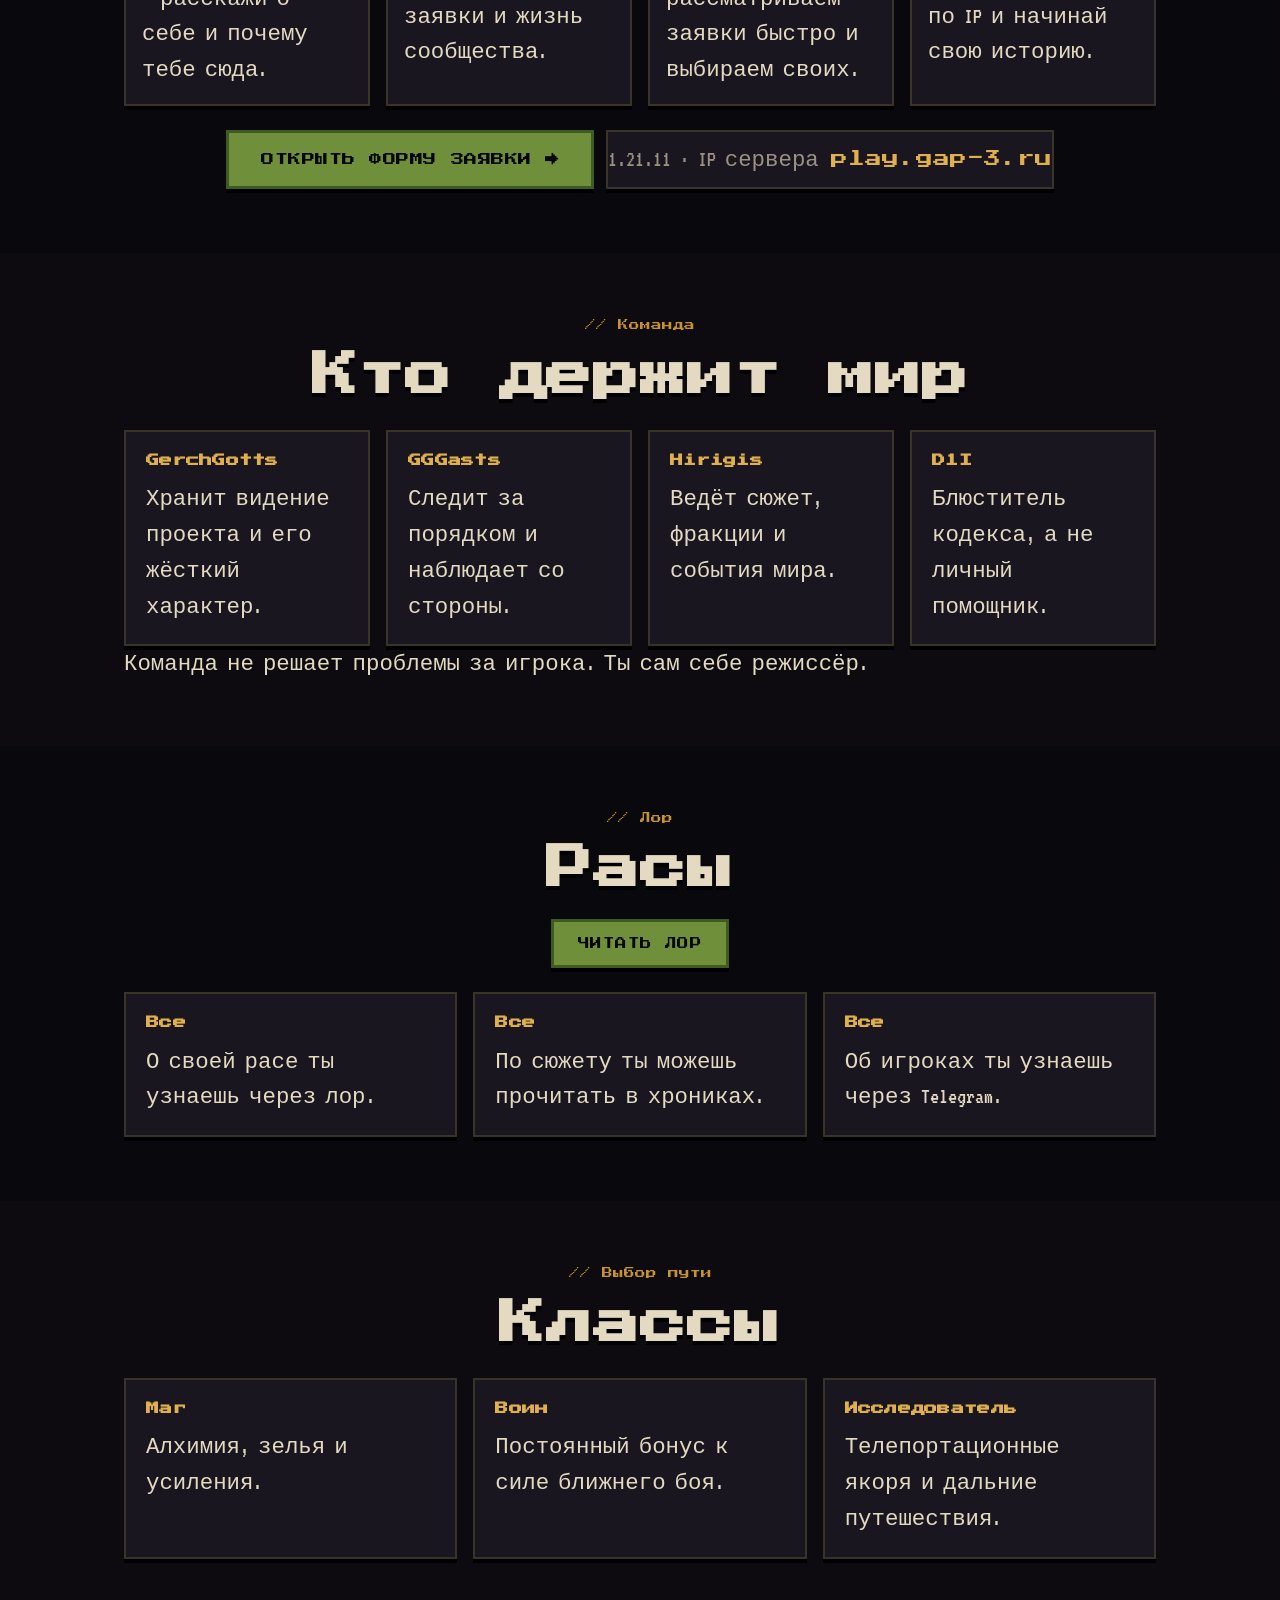
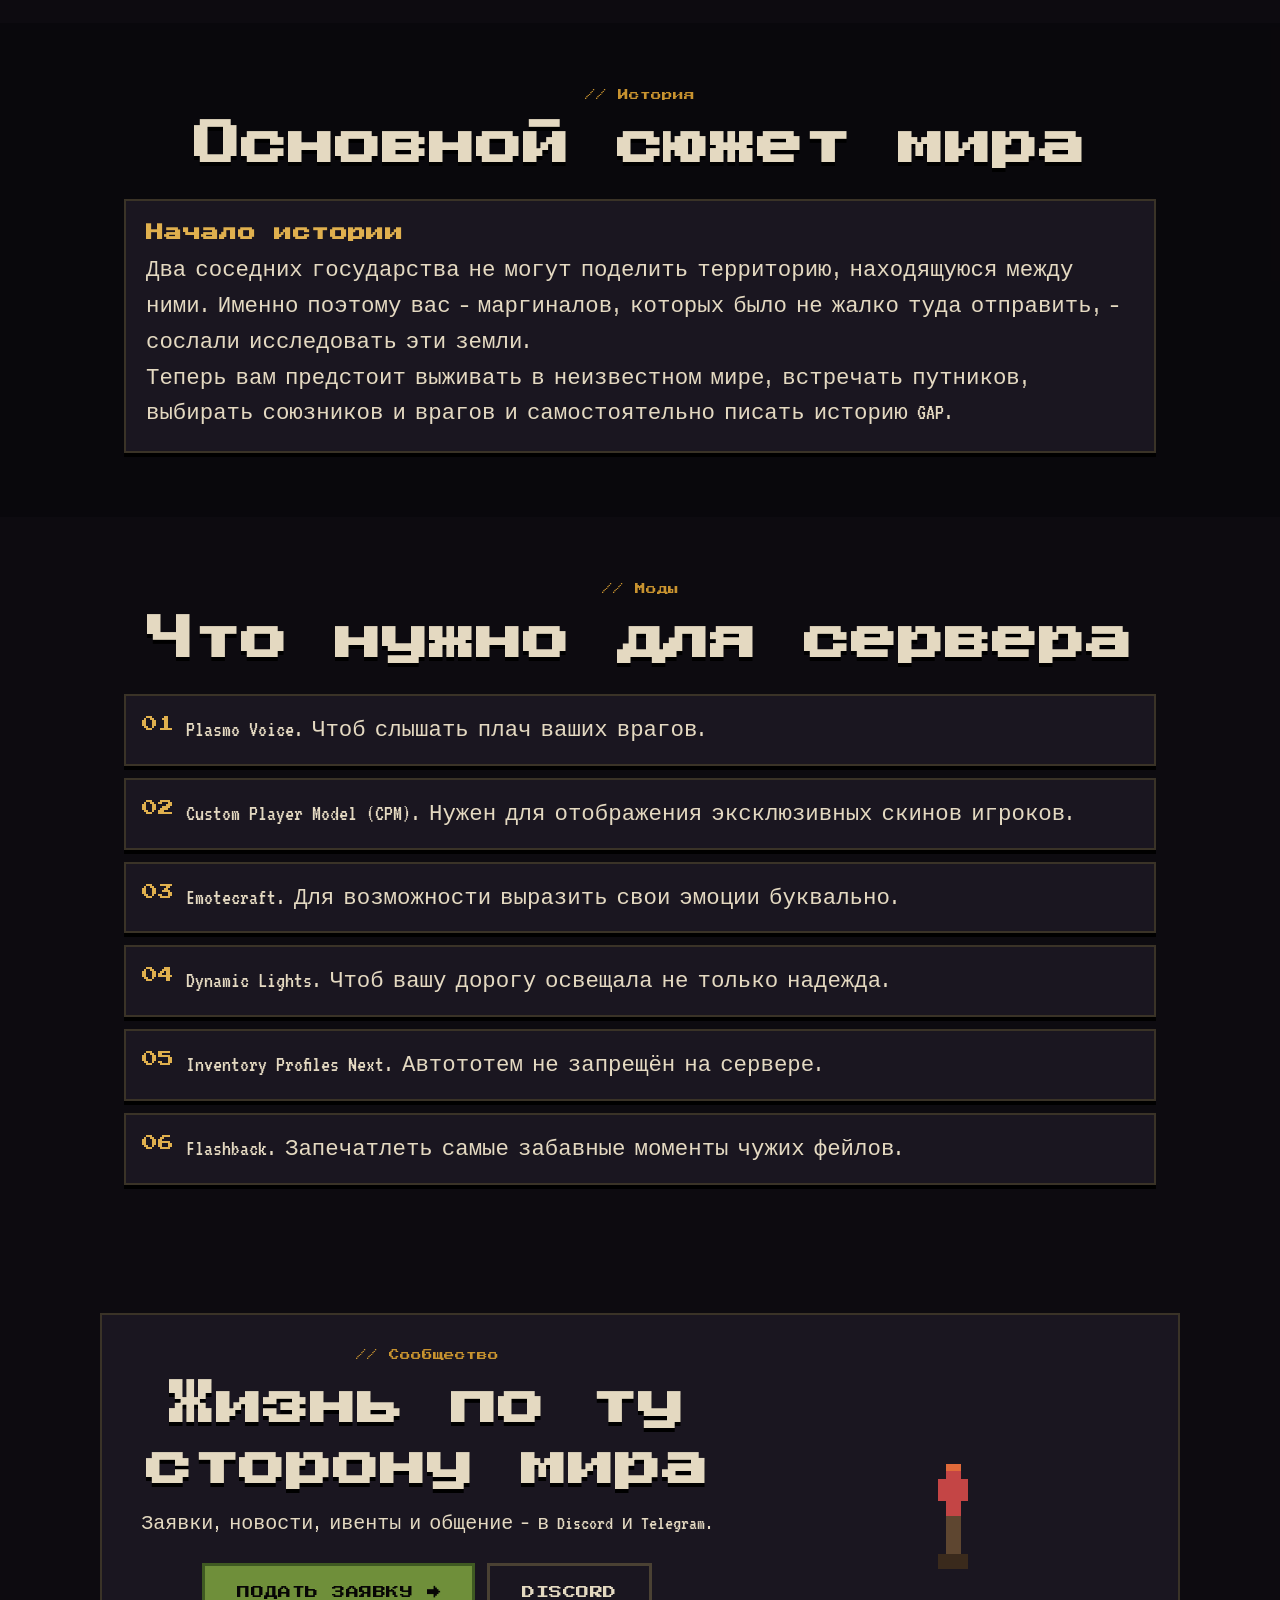
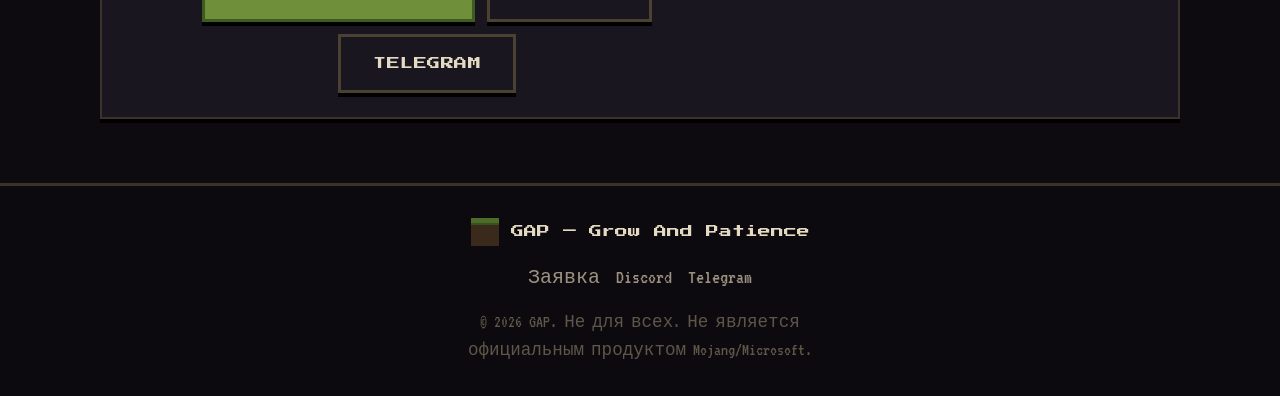
==== commit 198edbb0: "Update index.html" ====
--- a/index.html
+++ b/index.html
@@ -287,7 +287,7 @@
           <h2 class="section__title">Что нужно для сервера</h2>
         </header>
         <ul class="rules">
-          <li class="rule"><span class="rule__num">01</span><p>Вам не обязательно скачивать ни один из приведенных примеров модов.</p></li>
+          <li class="rule"><span class="rule__num">01</span><p>Plasmo Voice. Чтоб слышать плач ваших врагов.</p></li>
           <li class="rule"><span class="rule__num">02</span><p>Custom Player Model (CPM). Нужен для отображения эксклюзивных скинов игроков.</p></li>
           <li class="rule"><span class="rule__num">03</span><p>Emotecraft. Для возможности выразить свои эмоции буквально.</p></li>
           <li class="rule"><span class="rule__num">04</span><p>Dynamic Lights. Чтоб вашу дорогу освещала не только надежда.</p></li>
--- a/style.css
+++ b/style.css
@@ -1177,10 +1177,4 @@
     font-size: 1rem;
   }
 }
-  /* лого */
-.brand__logo {
-  width: 36px;
-  height: 36px;
-  object-fit: contain;
-  display: block;
-}
+
